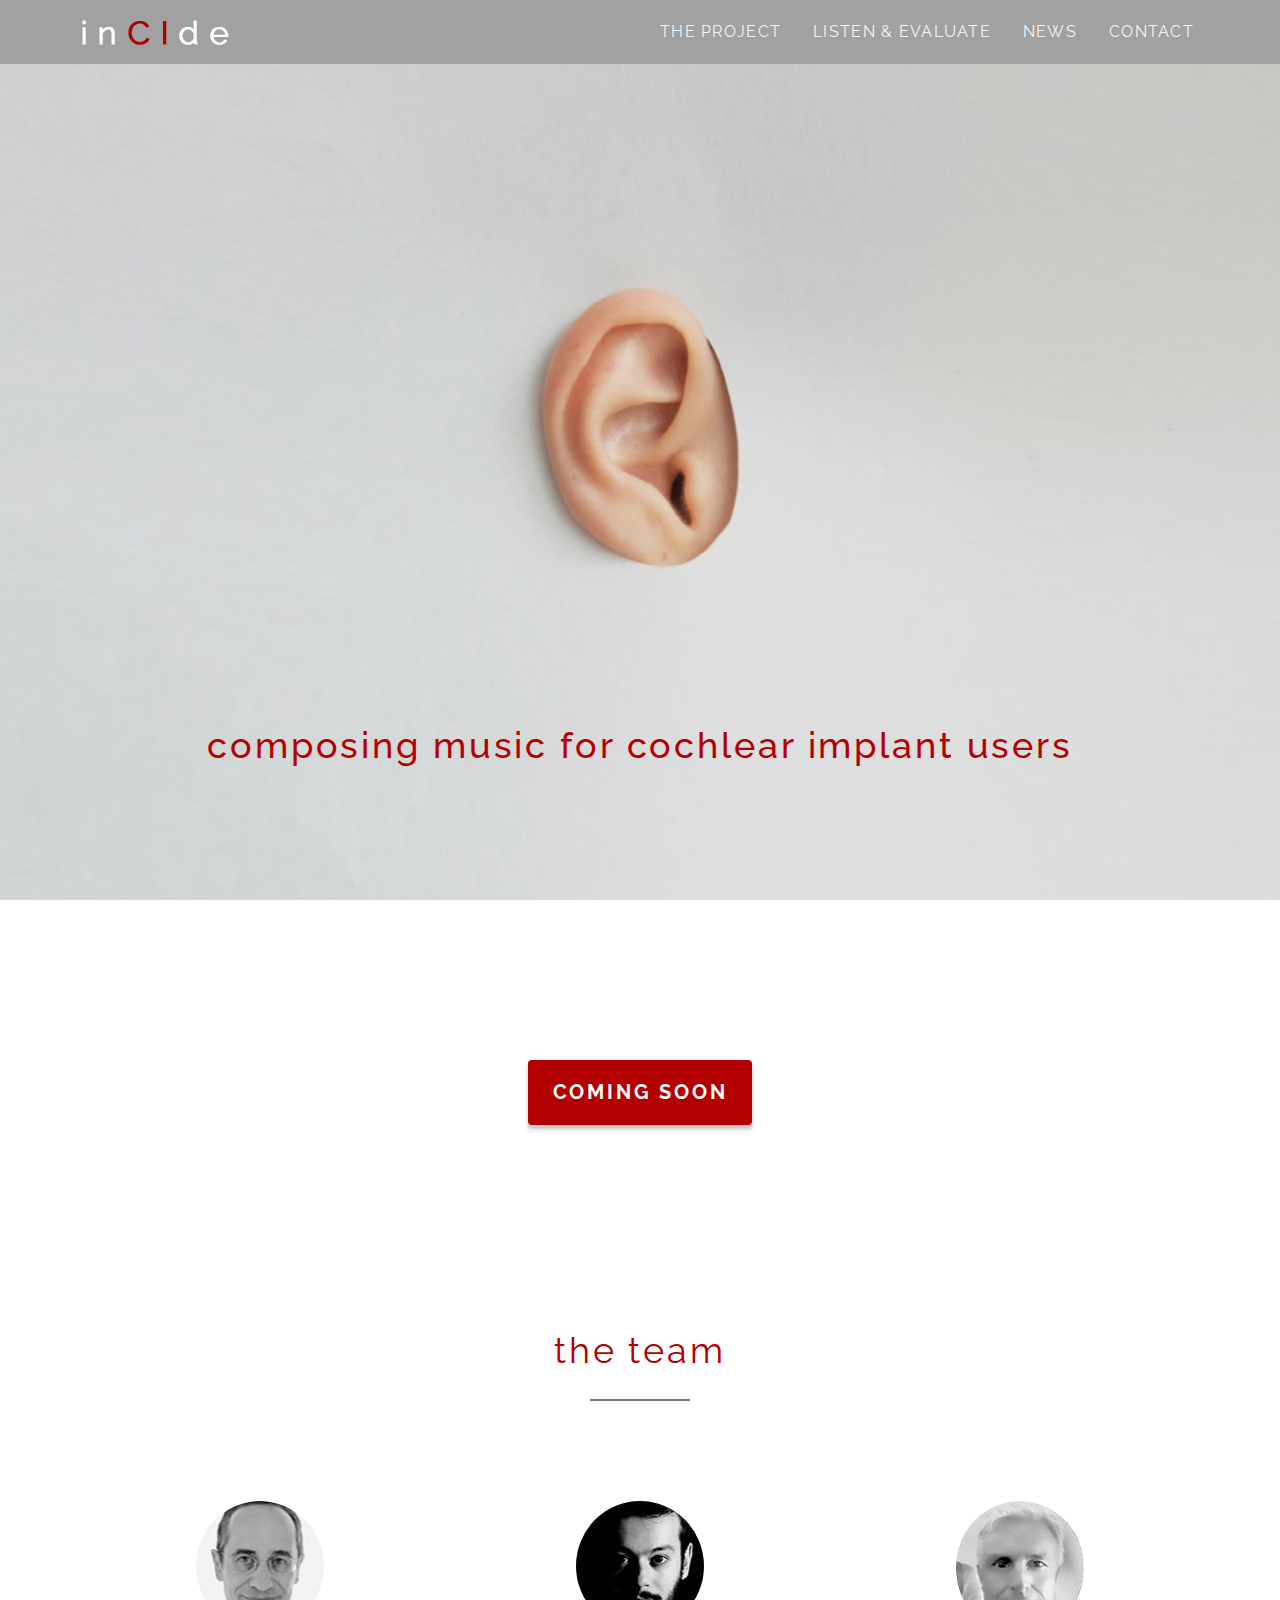
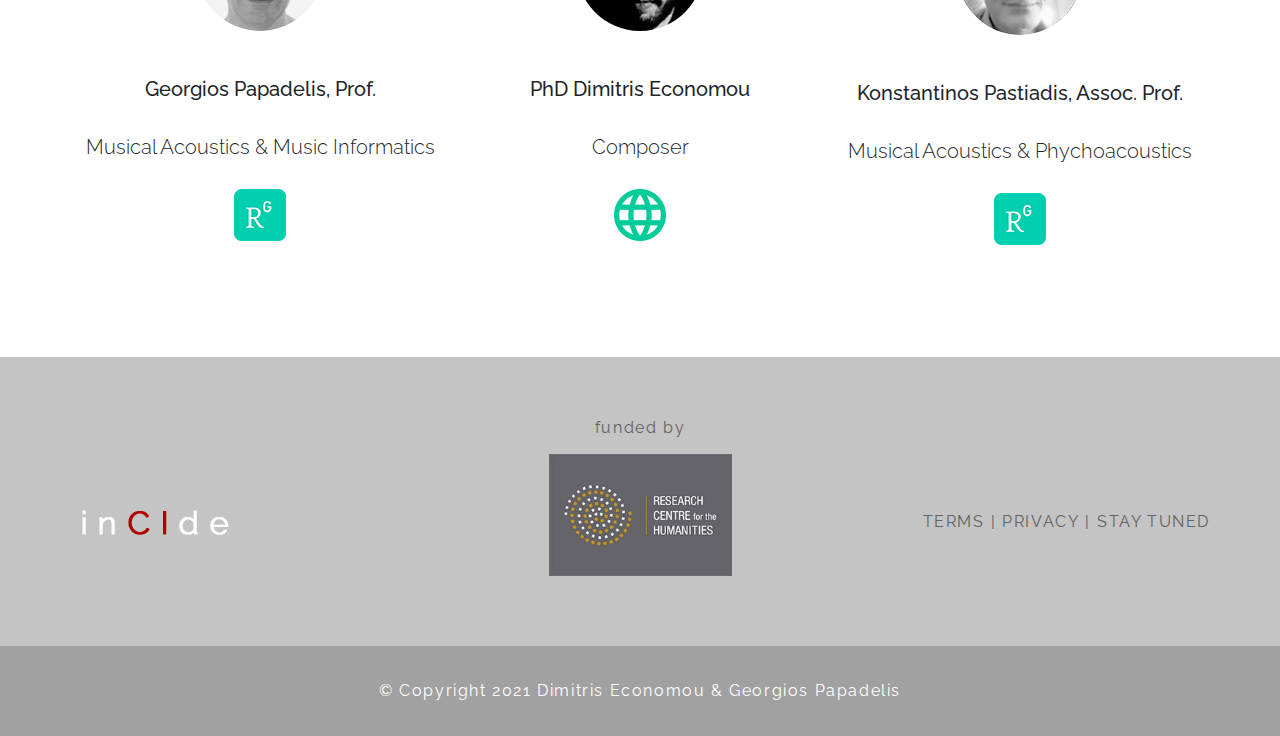
==== index.html @ 52bbc8c1 "update 1.0.10" ====
<!DOCTYPE html><html lang="en"><head><meta name="robots" content="noindex, nofollow"><title>Home | inCIde</title><meta name="description" content="Composing music for cochlear implant users"><link rel="canonical" href="https://incide.mus.auth.gr/"><meta charset="utf-8"><meta name="viewport" content="width=device-width,initial-scale=1"><link rel="apple-touch-icon" sizes="120x120" href="assets/icons/apple-touch-icon-120x120.png"><link rel="apple-touch-icon" sizes="152x152" href="assets/icons/apple-touch-icon-152x152.png"><link rel="apple-touch-icon" sizes="180x180" href="assets/icons/apple-touch-icon-180x180.png"><link rel="icon" type="image/png" sizes="32x32" href="assets/icons/favicon-32x32.png"><link rel="icon" type="image/png" sizes="16x16" href="assets/icons/favicon-16x16.png"><link rel="manifest" href="assets/icons/site.webmanifest"><link rel="mask-icon" href="assets/icons/safari-pinned-tab.svg" color="#b20000"><link rel="shortcut icon" href="assets/icons/favicon.ico?v=1.0.6"><meta name="apple-mobile-web-app-title" content="inCIde"><meta name="application-name" content="inCIde"><meta name="msapplication-TileColor" content="#b20000"><meta name="msapplication-config" content="assets/icons/browserconfig.xml"><meta name="theme-color" content="#b20000"><link rel="preconnect" href="https://fonts.gstatic.com"><link href="https://fonts.googleapis.com/css2?family=Raleway:ital,wght@0,300;0,400;0,500;1,300;1,400;1,500&amp;display=swap" rel="stylesheet" type="text/css"><link href="css/styles.css?v=1.0.10" rel="stylesheet"></head><meta property="og:locale" content="en_US"><meta property="og:type" content="website"><meta property="og:site_name" content="inCIde"><meta property="article:modified_time" content="2021-04-22T00:36:32+00:00"><meta property="og:description" content="Composing music for cochlear implant users"><meta property="og:url" content="https://incide.mus.auth.gr/"><meta property="og:image" content="https://incide.mus.auth.gr/assets/icons/og-image.jpg"><meta property="og:image:width" content="512"><meta property="og:image:height" content="268"><meta property="og:title" content="Home | inCIde"><meta name="twitter:card" content="summary_large_image"><body><nav class="navbar navbar-expand-lg navbar-light bg-light-inc"><div class="container"><a class="navbar-brand" href="/"><img src="assets/img/incide-logo-173x44.png" width="173" height="44" alt="incide logo - Home page"></a><button class="navbar-toggler collapsed" type="button" data-toggle="collapse" data-target="#navbarSupportedContent" aria-controls="navbarSupportedContent" aria-expanded="false" aria-label="Toggle navigation"><span class="navbar-toggler-icon"></span></button><div class="collapse navbar-collapse" id="navbarSupportedContent"><ul class="navbar-nav ml-auto"><li class="nav-item"><a class="nav-link" href="the-project/">THE PROJECT</a></li><li class="nav-item"><a class="nav-link" href="listen-and-evaluate/">LISTEN & EVALUATE</a></li><li class="nav-item"><a class="nav-link" href="news/">NEWS</a></li><li class="nav-item"><a class="nav-link" href="contact/">CONTACT</a></li></ul></div></div></nav><div class="inc-hero"><h1 class="inc-hero-text">composing music for cochlear implant users</h1></div><section class="inc-section inc-text-36"><div class="inc-section-inner"><div class="inc-mt-60"><a class="inc-button" href="/">COMING SOON</a></div></div></section><section class="inc-section inc-text-36 inc-flex-column-center"><h2 class="mb-5 inc-section-title">the team</h2><div class="inc-divider"></div></section><section class="testimonials text-center"><div class="container"><div class="row"><div class="col-lg-4"><div class="testimonial-item mx-auto mb-5 mb-lg-0"><img class="img-fluid rounded-circle mb-3" src="assets/img/Papadelis-photo-130x130.jpg" alt="Georgios Papadelis" width="128" height="130"><p>Georgios Papadelis, Prof.</p><p class="font-weight-light">Musical Acoustics & Music Informatics</p><a href="https://www.researchgate.net/profile/Georgios-Papadelis" target="_blank" rel="noopener" title="ResearchGate Profile"><img alt="ResearchGate-logo" src="assets/img/researchgate-52x52.png" width="52" height="52"></a></div></div><div class="col-lg-4"><div class="testimonial-item mx-auto mb-5 mb-lg-0"><img class="img-fluid rounded-circle mb-3" src="assets/img/Economou-photo-130x130.jpg" alt="Dimitris Economou" width="128" height="130"><p>PhD Dimitris Economou</p><p class="font-weight-light">Composer</p><a href="https://dimitris-economou.com/" target="_blank" rel="noopener" title="Website"><img alt="Dimitris Economou website" src="assets/img/global-52x52.png" width="52" height="52"></a></div></div><div class="col-lg-4"><div class="testimonial-item mx-auto mb-5 mb-lg-0"><img class="img-fluid rounded-circle mb-3" src="assets/img/Pastiadis-photo-130x134.jpg" alt="Konstantinos Pastiadis" width="128" height="134"><p>Konstantinos Pastiadis, Assoc. Prof.</p><p class="font-weight-light">Musical Acoustics & Phychoacoustics</p><a href="https://www.researchgate.net/profile/Konstantinos-Pastiadis" target="_blank" rel="noopener" title="ResearchGate Profile"><img alt="ResearchGate-logo" src="assets/img/researchgate-52x52.png" width="52" height="52"></a></div></div></div></div></section><section class="footer-area"><div class="container inc-widget"><div class="row inc-flex-row-space-between"><div class="col-md-4 inc-pt-50"><a href="/"><img width="173" height="44" src="assets/img/incide-logo-173x44.png" alt="inCIde-logo home page" loading="lazy"></a></div><div class="col-md-4 inc-flex-column-center inc-widget"><p class="inc-footer-text">funded by</p><a href="https://www.rchumanities.gr/en/" target="_blank" rel="noopener"><img src="assets/img/KEAE-RCH_LOGO_EN_250x167_graybg.jpg" width="183" height="122" alt="Research Center for the Humanities website"></a></div><div class="col-md-4 inc-text-right inc-footer-text inc-widget inc-pt-50"><a class="inc-footer-text" href="#">TERMS</a><span class="inc-color-dark-grey inc-mrl-6">|</span><a class="inc-footer-text" href="#">PRIVACY</a><span class="inc-color-dark-grey inc-mrl-6">|</span><a class="inc-footer-text" href="#">STAY TUNED</a></div></div></div></section><footer class="site-footer inc-text-center" id="colophon" role="contentinfo"><div class="site-info container"><div class="row"><div class="inc-copyright col-md-12">© Copyright 2021 Dimitris Economou &amp; Georgios Papadelis</div></div></div></footer><script src="https://code.jquery.com/jquery-3.5.1.slim.min.js"></script><script src="https://cdn.jsdelivr.net/npm/bootstrap@4.6.0/dist/js/bootstrap.bundle.min.js"></script></body></html>
---- css/styles.css ----
@charset "UTF-8";:root{--blue:#007bff;--indigo:#6610f2;--purple:#6f42c1;--pink:#e83e8c;--red:#dc3545;--orange:#fd7e14;--yellow:#ffc107;--green:#28a745;--teal:#20c997;--cyan:#17a2b8;--white:#fff;--gray:#6c757d;--gray-dark:#343a40;--primary:#007bff;--secondary:#6c757d;--success:#28a745;--info:#17a2b8;--warning:#ffc107;--danger:#dc3545;--light:#f8f9fa;--dark:#343a40;--breakpoint-xs:0;--breakpoint-sm:576px;--breakpoint-md:768px;--breakpoint-lg:992px;--breakpoint-xl:1200px;--font-family-sans-serif:-apple-system,BlinkMacSystemFont,"Segoe UI",Roboto,"Helvetica Neue",Arial,"Noto Sans","Liberation Sans",sans-serif,"Apple Color Emoji","Segoe UI Emoji","Segoe UI Symbol","Noto Color Emoji";--font-family-monospace:SFMono-Regular,Menlo,Monaco,Consolas,"Liberation Mono","Courier New",monospace}*,::after,::before{box-sizing:border-box}html{font-family:sans-serif;line-height:1.15;-webkit-text-size-adjust:100%;-webkit-tap-highlight-color:transparent}article,aside,figcaption,figure,footer,header,hgroup,main,nav,section{display:block}body{margin:0;font-family:Raleway,-apple-system,BlinkMacSystemFont,"Segoe UI",Roboto,"Helvetica Neue",Arial,sans-serif,"Apple Color Emoji","Segoe UI Emoji","Segoe UI Symbol","Noto Color Emoji";font-size:1rem;font-weight:400;line-height:1.5;color:#212529;text-align:left;background-color:#fff}[tabindex="-1"]:focus:not(:focus-visible){outline:0!important}hr{box-sizing:content-box;height:0;overflow:visible}h1,h2,h3,h4,h5,h6{margin-top:0;margin-bottom:.5rem}p{margin-top:0;margin-bottom:1rem}abbr[data-original-title],abbr[title]{text-decoration:underline;-webkit-text-decoration:underline dotted;text-decoration:underline dotted;cursor:help;border-bottom:0;-webkit-text-decoration-skip-ink:none;text-decoration-skip-ink:none}address{margin-bottom:1rem;font-style:normal;line-height:inherit}dl,ol,ul{margin-top:0;margin-bottom:1rem}ol ol,ol ul,ul ol,ul ul{margin-bottom:0}dt{font-weight:700}dd{margin-bottom:.5rem;margin-left:0}blockquote{margin:0 0 1rem}b,strong{font-weight:bolder}small{font-size:80%}sub,sup{position:relative;font-size:75%;line-height:0;vertical-align:baseline}sub{bottom:-.25em}sup{top:-.5em}a{color:#007bff;text-decoration:none;background-color:transparent}a:hover{color:#0056b3;text-decoration:underline}a:not([href]):not([class]){color:inherit;text-decoration:none}a:not([href]):not([class]):hover{color:inherit;text-decoration:none}code,kbd,pre,samp{font-family:SFMono-Regular,Menlo,Monaco,Consolas,"Liberation Mono","Courier New",monospace;font-size:1em}pre{margin-top:0;margin-bottom:1rem;overflow:auto;-ms-overflow-style:scrollbar}figure{margin:0 0 1rem}img{vertical-align:middle;border-style:none}svg{overflow:hidden;vertical-align:middle}table{border-collapse:collapse}caption{padding-top:.75rem;padding-bottom:.75rem;color:#6c757d;text-align:left;caption-side:bottom}th{text-align:inherit;text-align:-webkit-match-parent}label{display:inline-block;margin-bottom:.5rem}button{border-radius:0}button:focus:not(:focus-visible){outline:0}button,input,optgroup,select,textarea{margin:0;font-family:inherit;font-size:inherit;line-height:inherit}button,input{overflow:visible}button,select{text-transform:none}[role=button]{cursor:pointer}select{word-wrap:normal}[type=button],[type=reset],[type=submit],button{-webkit-appearance:button}[type=button]:not(:disabled),[type=reset]:not(:disabled),[type=submit]:not(:disabled),button:not(:disabled){cursor:pointer}[type=button]::-moz-focus-inner,[type=reset]::-moz-focus-inner,[type=submit]::-moz-focus-inner,button::-moz-focus-inner{padding:0;border-style:none}input[type=checkbox],input[type=radio]{box-sizing:border-box;padding:0}textarea{overflow:auto;resize:vertical}fieldset{min-width:0;padding:0;margin:0;border:0}legend{display:block;width:100%;max-width:100%;padding:0;margin-bottom:.5rem;font-size:1.5rem;line-height:inherit;color:inherit;white-space:normal}progress{vertical-align:baseline}[type=number]::-webkit-inner-spin-button,[type=number]::-webkit-outer-spin-button{height:auto}[type=search]{outline-offset:-2px;-webkit-appearance:none}[type=search]::-webkit-search-decoration{-webkit-appearance:none}::-webkit-file-upload-button{font:inherit;-webkit-appearance:button}output{display:inline-block}summary{display:list-item;cursor:pointer}template{display:none}[hidden]{display:none!important}.h1,.h2,.h3,.h4,.h5,.h6,h1,h2,h3,h4,h5,h6{margin-bottom:.5rem;font-weight:700;line-height:1.2}.h1,h1{font-size:2.5rem}.h2,h2{font-size:2rem}.h3,h3{font-size:1.75rem}.h4,h4{font-size:1.5rem}.h5,h5{font-size:1.25rem}.h6,h6{font-size:1rem}.lead{font-size:1.25rem;font-weight:300}.display-1{font-size:6rem;font-weight:300;line-height:1.2}.display-2{font-size:5.5rem;font-weight:300;line-height:1.2}.display-3{font-size:4.5rem;font-weight:300;line-height:1.2}.display-4{font-size:3.5rem;font-weight:300;line-height:1.2}hr{margin-top:1rem;margin-bottom:1rem;border:0;border-top:1px solid rgba(0,0,0,.1)}.small,small{font-size:80%;font-weight:400}.mark,mark{padding:.2em;background-color:#fcf8e3}.list-unstyled{padding-left:0;list-style:none}.list-inline{padding-left:0;list-style:none}.list-inline-item{display:inline-block}.list-inline-item:not(:last-child){margin-right:.5rem}.initialism{font-size:90%;text-transform:uppercase}.blockquote{margin-bottom:1rem;font-size:1.25rem}.blockquote-footer{display:block;font-size:80%;color:#6c757d}.blockquote-footer::before{content:"— "}.container,.container-fluid,.container-lg,.container-md,.container-sm,.container-xl{width:100%;padding-right:15px;padding-left:15px;margin-right:auto;margin-left:auto}@media (min-width:576px){.container,.container-sm{max-width:540px}}@media (min-width:768px){.container,.container-md,.container-sm{max-width:720px}}@media (min-width:992px){.container,.container-lg,.container-md,.container-sm{max-width:960px}}@media (min-width:1200px){.container,.container-lg,.container-md,.container-sm,.container-xl{max-width:1140px}}.row{display:flex;flex-wrap:wrap;margin-right:-15px;margin-left:-15px}.no-gutters{margin-right:0;margin-left:0}.no-gutters>.col,.no-gutters>[class*=col-]{padding-right:0;padding-left:0}.col,.col-1,.col-10,.col-11,.col-12,.col-2,.col-3,.col-4,.col-5,.col-6,.col-7,.col-8,.col-9,.col-auto,.col-lg,.col-lg-1,.col-lg-10,.col-lg-11,.col-lg-12,.col-lg-2,.col-lg-3,.col-lg-4,.col-lg-5,.col-lg-6,.col-lg-7,.col-lg-8,.col-lg-9,.col-lg-auto,.col-md,.col-md-1,.col-md-10,.col-md-11,.col-md-12,.col-md-2,.col-md-3,.col-md-4,.col-md-5,.col-md-6,.col-md-7,.col-md-8,.col-md-9,.col-md-auto,.col-sm,.col-sm-1,.col-sm-10,.col-sm-11,.col-sm-12,.col-sm-2,.col-sm-3,.col-sm-4,.col-sm-5,.col-sm-6,.col-sm-7,.col-sm-8,.col-sm-9,.col-sm-auto,.col-xl,.col-xl-1,.col-xl-10,.col-xl-11,.col-xl-12,.col-xl-2,.col-xl-3,.col-xl-4,.col-xl-5,.col-xl-6,.col-xl-7,.col-xl-8,.col-xl-9,.col-xl-auto{position:relative;width:100%;padding-right:15px;padding-left:15px}.col{flex-basis:0;flex-grow:1;max-width:100%}.row-cols-1>*{flex:0 0 100%;max-width:100%}.row-cols-2>*{flex:0 0 50%;max-width:50%}.row-cols-3>*{flex:0 0 33.3333333333%;max-width:33.3333333333%}.row-cols-4>*{flex:0 0 25%;max-width:25%}.row-cols-5>*{flex:0 0 20%;max-width:20%}.row-cols-6>*{flex:0 0 16.6666666667%;max-width:16.6666666667%}.col-auto{flex:0 0 auto;width:auto;max-width:100%}.col-1{flex:0 0 8.3333333333%;max-width:8.3333333333%}.col-2{flex:0 0 16.6666666667%;max-width:16.6666666667%}.col-3{flex:0 0 25%;max-width:25%}.col-4{flex:0 0 33.3333333333%;max-width:33.3333333333%}.col-5{flex:0 0 41.6666666667%;max-width:41.6666666667%}.col-6{flex:0 0 50%;max-width:50%}.col-7{flex:0 0 58.3333333333%;max-width:58.3333333333%}.col-8{flex:0 0 66.6666666667%;max-width:66.6666666667%}.col-9{flex:0 0 75%;max-width:75%}.col-10{flex:0 0 83.3333333333%;max-width:83.3333333333%}.col-11{flex:0 0 91.6666666667%;max-width:91.6666666667%}.col-12{flex:0 0 100%;max-width:100%}.order-first{order:-1}.order-last{order:13}.order-0{order:0}.order-1{order:1}.order-2{order:2}.order-3{order:3}.order-4{order:4}.order-5{order:5}.order-6{order:6}.order-7{order:7}.order-8{order:8}.order-9{order:9}.order-10{order:10}.order-11{order:11}.order-12{order:12}.offset-1{margin-left:8.3333333333%}.offset-2{margin-left:16.6666666667%}.offset-3{margin-left:25%}.offset-4{margin-left:33.3333333333%}.offset-5{margin-left:41.6666666667%}.offset-6{margin-left:50%}.offset-7{margin-left:58.3333333333%}.offset-8{margin-left:66.6666666667%}.offset-9{margin-left:75%}.offset-10{margin-left:83.3333333333%}.offset-11{margin-left:91.6666666667%}@media (min-width:576px){.col-sm{flex-basis:0;flex-grow:1;max-width:100%}.row-cols-sm-1>*{flex:0 0 100%;max-width:100%}.row-cols-sm-2>*{flex:0 0 50%;max-width:50%}.row-cols-sm-3>*{flex:0 0 33.3333333333%;max-width:33.3333333333%}.row-cols-sm-4>*{flex:0 0 25%;max-width:25%}.row-cols-sm-5>*{flex:0 0 20%;max-width:20%}.row-cols-sm-6>*{flex:0 0 16.6666666667%;max-width:16.6666666667%}.col-sm-auto{flex:0 0 auto;width:auto;max-width:100%}.col-sm-1{flex:0 0 8.3333333333%;max-width:8.3333333333%}.col-sm-2{flex:0 0 16.6666666667%;max-width:16.6666666667%}.col-sm-3{flex:0 0 25%;max-width:25%}.col-sm-4{flex:0 0 33.3333333333%;max-width:33.3333333333%}.col-sm-5{flex:0 0 41.6666666667%;max-width:41.6666666667%}.col-sm-6{flex:0 0 50%;max-width:50%}.col-sm-7{flex:0 0 58.3333333333%;max-width:58.3333333333%}.col-sm-8{flex:0 0 66.6666666667%;max-width:66.6666666667%}.col-sm-9{flex:0 0 75%;max-width:75%}.col-sm-10{flex:0 0 83.3333333333%;max-width:83.3333333333%}.col-sm-11{flex:0 0 91.6666666667%;max-width:91.6666666667%}.col-sm-12{flex:0 0 100%;max-width:100%}.order-sm-first{order:-1}.order-sm-last{order:13}.order-sm-0{order:0}.order-sm-1{order:1}.order-sm-2{order:2}.order-sm-3{order:3}.order-sm-4{order:4}.order-sm-5{order:5}.order-sm-6{order:6}.order-sm-7{order:7}.order-sm-8{order:8}.order-sm-9{order:9}.order-sm-10{order:10}.order-sm-11{order:11}.order-sm-12{order:12}.offset-sm-0{margin-left:0}.offset-sm-1{margin-left:8.3333333333%}.offset-sm-2{margin-left:16.6666666667%}.offset-sm-3{margin-left:25%}.offset-sm-4{margin-left:33.3333333333%}.offset-sm-5{margin-left:41.6666666667%}.offset-sm-6{margin-left:50%}.offset-sm-7{margin-left:58.3333333333%}.offset-sm-8{margin-left:66.6666666667%}.offset-sm-9{margin-left:75%}.offset-sm-10{margin-left:83.3333333333%}.offset-sm-11{margin-left:91.6666666667%}}@media (min-width:768px){.col-md{flex-basis:0;flex-grow:1;max-width:100%}.row-cols-md-1>*{flex:0 0 100%;max-width:100%}.row-cols-md-2>*{flex:0 0 50%;max-width:50%}.row-cols-md-3>*{flex:0 0 33.3333333333%;max-width:33.3333333333%}.row-cols-md-4>*{flex:0 0 25%;max-width:25%}.row-cols-md-5>*{flex:0 0 20%;max-width:20%}.row-cols-md-6>*{flex:0 0 16.6666666667%;max-width:16.6666666667%}.col-md-auto{flex:0 0 auto;width:auto;max-width:100%}.col-md-1{flex:0 0 8.3333333333%;max-width:8.3333333333%}.col-md-2{flex:0 0 16.6666666667%;max-width:16.6666666667%}.col-md-3{flex:0 0 25%;max-width:25%}.col-md-4{flex:0 0 33.3333333333%;max-width:33.3333333333%}.col-md-5{flex:0 0 41.6666666667%;max-width:41.6666666667%}.col-md-6{flex:0 0 50%;max-width:50%}.col-md-7{flex:0 0 58.3333333333%;max-width:58.3333333333%}.col-md-8{flex:0 0 66.6666666667%;max-width:66.6666666667%}.col-md-9{flex:0 0 75%;max-width:75%}.col-md-10{flex:0 0 83.3333333333%;max-width:83.3333333333%}.col-md-11{flex:0 0 91.6666666667%;max-width:91.6666666667%}.col-md-12{flex:0 0 100%;max-width:100%}.order-md-first{order:-1}.order-md-last{order:13}.order-md-0{order:0}.order-md-1{order:1}.order-md-2{order:2}.order-md-3{order:3}.order-md-4{order:4}.order-md-5{order:5}.order-md-6{order:6}.order-md-7{order:7}.order-md-8{order:8}.order-md-9{order:9}.order-md-10{order:10}.order-md-11{order:11}.order-md-12{order:12}.offset-md-0{margin-left:0}.offset-md-1{margin-left:8.3333333333%}.offset-md-2{margin-left:16.6666666667%}.offset-md-3{margin-left:25%}.offset-md-4{margin-left:33.3333333333%}.offset-md-5{margin-left:41.6666666667%}.offset-md-6{margin-left:50%}.offset-md-7{margin-left:58.3333333333%}.offset-md-8{margin-left:66.6666666667%}.offset-md-9{margin-left:75%}.offset-md-10{margin-left:83.3333333333%}.offset-md-11{margin-left:91.6666666667%}}@media (min-width:992px){.col-lg{flex-basis:0;flex-grow:1;max-width:100%}.row-cols-lg-1>*{flex:0 0 100%;max-width:100%}.row-cols-lg-2>*{flex:0 0 50%;max-width:50%}.row-cols-lg-3>*{flex:0 0 33.3333333333%;max-width:33.3333333333%}.row-cols-lg-4>*{flex:0 0 25%;max-width:25%}.row-cols-lg-5>*{flex:0 0 20%;max-width:20%}.row-cols-lg-6>*{flex:0 0 16.6666666667%;max-width:16.6666666667%}.col-lg-auto{flex:0 0 auto;width:auto;max-width:100%}.col-lg-1{flex:0 0 8.3333333333%;max-width:8.3333333333%}.col-lg-2{flex:0 0 16.6666666667%;max-width:16.6666666667%}.col-lg-3{flex:0 0 25%;max-width:25%}.col-lg-4{flex:0 0 33.3333333333%;max-width:33.3333333333%}.col-lg-5{flex:0 0 41.6666666667%;max-width:41.6666666667%}.col-lg-6{flex:0 0 50%;max-width:50%}.col-lg-7{flex:0 0 58.3333333333%;max-width:58.3333333333%}.col-lg-8{flex:0 0 66.6666666667%;max-width:66.6666666667%}.col-lg-9{flex:0 0 75%;max-width:75%}.col-lg-10{flex:0 0 83.3333333333%;max-width:83.3333333333%}.col-lg-11{flex:0 0 91.6666666667%;max-width:91.6666666667%}.col-lg-12{flex:0 0 100%;max-width:100%}.order-lg-first{order:-1}.order-lg-last{order:13}.order-lg-0{order:0}.order-lg-1{order:1}.order-lg-2{order:2}.order-lg-3{order:3}.order-lg-4{order:4}.order-lg-5{order:5}.order-lg-6{order:6}.order-lg-7{order:7}.order-lg-8{order:8}.order-lg-9{order:9}.order-lg-10{order:10}.order-lg-11{order:11}.order-lg-12{order:12}.offset-lg-0{margin-left:0}.offset-lg-1{margin-left:8.3333333333%}.offset-lg-2{margin-left:16.6666666667%}.offset-lg-3{margin-left:25%}.offset-lg-4{margin-left:33.3333333333%}.offset-lg-5{margin-left:41.6666666667%}.offset-lg-6{margin-left:50%}.offset-lg-7{margin-left:58.3333333333%}.offset-lg-8{margin-left:66.6666666667%}.offset-lg-9{margin-left:75%}.offset-lg-10{margin-left:83.3333333333%}.offset-lg-11{margin-left:91.6666666667%}}@media (min-width:1200px){.col-xl{flex-basis:0;flex-grow:1;max-width:100%}.row-cols-xl-1>*{flex:0 0 100%;max-width:100%}.row-cols-xl-2>*{flex:0 0 50%;max-width:50%}.row-cols-xl-3>*{flex:0 0 33.3333333333%;max-width:33.3333333333%}.row-cols-xl-4>*{flex:0 0 25%;max-width:25%}.row-cols-xl-5>*{flex:0 0 20%;max-width:20%}.row-cols-xl-6>*{flex:0 0 16.6666666667%;max-width:16.6666666667%}.col-xl-auto{flex:0 0 auto;width:auto;max-width:100%}.col-xl-1{flex:0 0 8.3333333333%;max-width:8.3333333333%}.col-xl-2{flex:0 0 16.6666666667%;max-width:16.6666666667%}.col-xl-3{flex:0 0 25%;max-width:25%}.col-xl-4{flex:0 0 33.3333333333%;max-width:33.3333333333%}.col-xl-5{flex:0 0 41.6666666667%;max-width:41.6666666667%}.col-xl-6{flex:0 0 50%;max-width:50%}.col-xl-7{flex:0 0 58.3333333333%;max-width:58.3333333333%}.col-xl-8{flex:0 0 66.6666666667%;max-width:66.6666666667%}.col-xl-9{flex:0 0 75%;max-width:75%}.col-xl-10{flex:0 0 83.3333333333%;max-width:83.3333333333%}.col-xl-11{flex:0 0 91.6666666667%;max-width:91.6666666667%}.col-xl-12{flex:0 0 100%;max-width:100%}.order-xl-first{order:-1}.order-xl-last{order:13}.order-xl-0{order:0}.order-xl-1{order:1}.order-xl-2{order:2}.order-xl-3{order:3}.order-xl-4{order:4}.order-xl-5{order:5}.order-xl-6{order:6}.order-xl-7{order:7}.order-xl-8{order:8}.order-xl-9{order:9}.order-xl-10{order:10}.order-xl-11{order:11}.order-xl-12{order:12}.offset-xl-0{margin-left:0}.offset-xl-1{margin-left:8.3333333333%}.offset-xl-2{margin-left:16.6666666667%}.offset-xl-3{margin-left:25%}.offset-xl-4{margin-left:33.3333333333%}.offset-xl-5{margin-left:41.6666666667%}.offset-xl-6{margin-left:50%}.offset-xl-7{margin-left:58.3333333333%}.offset-xl-8{margin-left:66.6666666667%}.offset-xl-9{margin-left:75%}.offset-xl-10{margin-left:83.3333333333%}.offset-xl-11{margin-left:91.6666666667%}}.fade{transition:opacity .15s linear}@media (prefers-reduced-motion:reduce){.fade{transition:none}}.fade:not(.show){opacity:0}.collapse:not(.show){display:none}.collapsing{position:relative;height:0;overflow:hidden;transition:height .35s ease}@media (prefers-reduced-motion:reduce){.collapsing{transition:none}}.nav{display:flex;flex-wrap:wrap;padding-left:0;margin-bottom:0;list-style:none}.nav-link{display:block;padding:.5rem 1rem}.nav-link:focus,.nav-link:hover{text-decoration:none}.nav-link.disabled{color:#6c757d;pointer-events:none;cursor:default}.nav-tabs{border-bottom:1px solid #dee2e6}.nav-tabs .nav-link{margin-bottom:-1px;border:1px solid transparent;border-top-left-radius:.25rem;border-top-right-radius:.25rem}.nav-tabs .nav-link:focus,.nav-tabs .nav-link:hover{border-color:#e9ecef #e9ecef #dee2e6}.nav-tabs .nav-link.disabled{color:#6c757d;background-color:transparent;border-color:transparent}.nav-tabs .nav-item.show .nav-link,.nav-tabs .nav-link.active{color:#495057;background-color:#fff;border-color:#dee2e6 #dee2e6 #fff}.nav-tabs .dropdown-menu{margin-top:-1px;border-top-left-radius:0;border-top-right-radius:0}.nav-pills .nav-link{border-radius:.25rem}.nav-pills .nav-link.active,.nav-pills .show>.nav-link{color:#fff;background-color:#007bff}.nav-fill .nav-item,.nav-fill>.nav-link{flex:1 1 auto;text-align:center}.nav-justified .nav-item,.nav-justified>.nav-link{flex-basis:0;flex-grow:1;text-align:center}.tab-content>.tab-pane{display:none}.tab-content>.active{display:block}.navbar{position:relative;display:flex;flex-wrap:wrap;align-items:center;justify-content:space-between;padding:.5rem 1rem}.navbar .container,.navbar .container-fluid,.navbar .container-lg,.navbar .container-md,.navbar .container-sm,.navbar .container-xl{display:flex;flex-wrap:wrap;align-items:center;justify-content:space-between}.navbar-brand{display:inline-block;padding-top:.3125rem;padding-bottom:.3125rem;margin-right:1rem;font-size:1.25rem;line-height:inherit;white-space:nowrap}.navbar-brand:focus,.navbar-brand:hover{text-decoration:none}.navbar-nav{display:flex;flex-direction:column;padding-left:0;margin-bottom:0;list-style:none}.navbar-nav .nav-link{padding-right:0;padding-left:0}.navbar-nav .dropdown-menu{position:static;float:none}.navbar-text{display:inline-block;padding-top:.5rem;padding-bottom:.5rem}.navbar-collapse{flex-basis:100%;flex-grow:1;align-items:center}.navbar-toggler{padding:.25rem .75rem;font-size:1.25rem;line-height:1;background-color:transparent;border:1px solid transparent;border-radius:.25rem}.navbar-toggler:focus,.navbar-toggler:hover{text-decoration:none}.navbar-toggler-icon{display:inline-block;width:1.5em;height:1.5em;vertical-align:middle;content:"";background:50%/100% 100% no-repeat}.navbar-nav-scroll{max-height:75vh;overflow-y:auto}@media (max-width:575.98px){.navbar-expand-sm>.container,.navbar-expand-sm>.container-fluid,.navbar-expand-sm>.container-lg,.navbar-expand-sm>.container-md,.navbar-expand-sm>.container-sm,.navbar-expand-sm>.container-xl{padding-right:0;padding-left:0}}@media (min-width:576px){.navbar-expand-sm{flex-flow:row nowrap;justify-content:flex-start}.navbar-expand-sm .navbar-nav{flex-direction:row}.navbar-expand-sm .navbar-nav .dropdown-menu{position:absolute}.navbar-expand-sm .navbar-nav .nav-link{padding-right:.5rem;padding-left:.5rem}.navbar-expand-sm>.container,.navbar-expand-sm>.container-fluid,.navbar-expand-sm>.container-lg,.navbar-expand-sm>.container-md,.navbar-expand-sm>.container-sm,.navbar-expand-sm>.container-xl{flex-wrap:nowrap}.navbar-expand-sm .navbar-nav-scroll{overflow:visible}.navbar-expand-sm .navbar-collapse{display:flex!important;flex-basis:auto}.navbar-expand-sm .navbar-toggler{display:none}}@media (max-width:767.98px){.navbar-expand-md>.container,.navbar-expand-md>.container-fluid,.navbar-expand-md>.container-lg,.navbar-expand-md>.container-md,.navbar-expand-md>.container-sm,.navbar-expand-md>.container-xl{padding-right:0;padding-left:0}}@media (min-width:768px){.navbar-expand-md{flex-flow:row nowrap;justify-content:flex-start}.navbar-expand-md .navbar-nav{flex-direction:row}.navbar-expand-md .navbar-nav .dropdown-menu{position:absolute}.navbar-expand-md .navbar-nav .nav-link{padding-right:.5rem;padding-left:.5rem}.navbar-expand-md>.container,.navbar-expand-md>.container-fluid,.navbar-expand-md>.container-lg,.navbar-expand-md>.container-md,.navbar-expand-md>.container-sm,.navbar-expand-md>.container-xl{flex-wrap:nowrap}.navbar-expand-md .navbar-nav-scroll{overflow:visible}.navbar-expand-md .navbar-collapse{display:flex!important;flex-basis:auto}.navbar-expand-md .navbar-toggler{display:none}}@media (max-width:991.98px){.navbar-expand-lg>.container,.navbar-expand-lg>.container-fluid,.navbar-expand-lg>.container-lg,.navbar-expand-lg>.container-md,.navbar-expand-lg>.container-sm,.navbar-expand-lg>.container-xl{padding-right:0;padding-left:0}}@media (min-width:992px){.navbar-expand-lg{flex-flow:row nowrap;justify-content:flex-start}.navbar-expand-lg .navbar-nav{flex-direction:row}.navbar-expand-lg .navbar-nav .dropdown-menu{position:absolute}.navbar-expand-lg .navbar-nav .nav-link{padding-right:.5rem;padding-left:.5rem}.navbar-expand-lg>.container,.navbar-expand-lg>.container-fluid,.navbar-expand-lg>.container-lg,.navbar-expand-lg>.container-md,.navbar-expand-lg>.container-sm,.navbar-expand-lg>.container-xl{flex-wrap:nowrap}.navbar-expand-lg .navbar-nav-scroll{overflow:visible}.navbar-expand-lg .navbar-collapse{display:flex!important;flex-basis:auto}.navbar-expand-lg .navbar-toggler{display:none}}@media (max-width:1199.98px){.navbar-expand-xl>.container,.navbar-expand-xl>.container-fluid,.navbar-expand-xl>.container-lg,.navbar-expand-xl>.container-md,.navbar-expand-xl>.container-sm,.navbar-expand-xl>.container-xl{padding-right:0;padding-left:0}}@media (min-width:1200px){.navbar-expand-xl{flex-flow:row nowrap;justify-content:flex-start}.navbar-expand-xl .navbar-nav{flex-direction:row}.navbar-expand-xl .navbar-nav .dropdown-menu{position:absolute}.navbar-expand-xl .navbar-nav .nav-link{padding-right:.5rem;padding-left:.5rem}.navbar-expand-xl>.container,.navbar-expand-xl>.container-fluid,.navbar-expand-xl>.container-lg,.navbar-expand-xl>.container-md,.navbar-expand-xl>.container-sm,.navbar-expand-xl>.container-xl{flex-wrap:nowrap}.navbar-expand-xl .navbar-nav-scroll{overflow:visible}.navbar-expand-xl .navbar-collapse{display:flex!important;flex-basis:auto}.navbar-expand-xl .navbar-toggler{display:none}}.navbar-expand{flex-flow:row nowrap;justify-content:flex-start}.navbar-expand>.container,.navbar-expand>.container-fluid,.navbar-expand>.container-lg,.navbar-expand>.container-md,.navbar-expand>.container-sm,.navbar-expand>.container-xl{padding-right:0;padding-left:0}.navbar-expand .navbar-nav{flex-direction:row}.navbar-expand .navbar-nav .dropdown-menu{position:absolute}.navbar-expand .navbar-nav .nav-link{padding-right:.5rem;padding-left:.5rem}.navbar-expand>.container,.navbar-expand>.container-fluid,.navbar-expand>.container-lg,.navbar-expand>.container-md,.navbar-expand>.container-sm,.navbar-expand>.container-xl{flex-wrap:nowrap}.navbar-expand .navbar-nav-scroll{overflow:visible}.navbar-expand .navbar-collapse{display:flex!important;flex-basis:auto}.navbar-expand .navbar-toggler{display:none}.navbar-light .navbar-brand{color:rgba(0,0,0,.9)}.navbar-light .navbar-brand:focus,.navbar-light .navbar-brand:hover{color:rgba(0,0,0,.9)}.navbar-light .navbar-nav .nav-link{color:rgba(0,0,0,.5)}.navbar-light .navbar-nav .nav-link:focus,.navbar-light .navbar-nav .nav-link:hover{color:rgba(0,0,0,.7)}.navbar-light .navbar-nav .nav-link.disabled{color:rgba(0,0,0,.3)}.navbar-light .navbar-nav .active>.nav-link,.navbar-light .navbar-nav .nav-link.active,.navbar-light .navbar-nav .nav-link.show,.navbar-light .navbar-nav .show>.nav-link{color:rgba(0,0,0,.9)}.navbar-light .navbar-toggler{color:rgba(0,0,0,.5);border-color:rgba(0,0,0,.1)}.navbar-light .navbar-toggler-icon{background-image:url("data:image/svg+xml,%3csvg xmlns='http://www.w3.org/2000/svg' width='30' height='30' viewBox='0 0 30 30'%3e%3cpath stroke='rgba%280, 0, 0, 0.5%29' stroke-linecap='round' stroke-miterlimit='10' stroke-width='2' d='M4 7h22M4 15h22M4 23h22'/%3e%3c/svg%3e")}.navbar-light .navbar-text{color:rgba(0,0,0,.5)}.navbar-light .navbar-text a{color:rgba(0,0,0,.9)}.navbar-light .navbar-text a:focus,.navbar-light .navbar-text a:hover{color:rgba(0,0,0,.9)}.navbar-dark .navbar-brand{color:#fff}.navbar-dark .navbar-brand:focus,.navbar-dark .navbar-brand:hover{color:#fff}.navbar-dark .navbar-nav .nav-link{color:rgba(255,255,255,.5)}.navbar-dark .navbar-nav .nav-link:focus,.navbar-dark .navbar-nav .nav-link:hover{color:rgba(255,255,255,.75)}.navbar-dark .navbar-nav .nav-link.disabled{color:rgba(255,255,255,.25)}.navbar-dark .navbar-nav .active>.nav-link,.navbar-dark .navbar-nav .nav-link.active,.navbar-dark .navbar-nav .nav-link.show,.navbar-dark .navbar-nav .show>.nav-link{color:#fff}.navbar-dark .navbar-toggler{color:rgba(255,255,255,.5);border-color:rgba(255,255,255,.1)}.navbar-dark .navbar-toggler-icon{background-image:url("data:image/svg+xml,%3csvg xmlns='http://www.w3.org/2000/svg' width='30' height='30' viewBox='0 0 30 30'%3e%3cpath stroke='rgba%28255, 255, 255, 0.5%29' stroke-linecap='round' stroke-miterlimit='10' stroke-width='2' d='M4 7h22M4 15h22M4 23h22'/%3e%3c/svg%3e")}.navbar-dark .navbar-text{color:rgba(255,255,255,.5)}.navbar-dark .navbar-text a{color:#fff}.navbar-dark .navbar-text a:focus,.navbar-dark .navbar-text a:hover{color:#fff}.align-baseline{vertical-align:baseline!important}.align-top{vertical-align:top!important}.align-middle{vertical-align:middle!important}.align-bottom{vertical-align:bottom!important}.align-text-bottom{vertical-align:text-bottom!important}.align-text-top{vertical-align:text-top!important}.bg-primary{background-color:#007bff!important}a.bg-primary:focus,a.bg-primary:hover,button.bg-primary:focus,button.bg-primary:hover{background-color:#0062cc!important}.bg-secondary{background-color:#6c757d!important}a.bg-secondary:focus,a.bg-secondary:hover,button.bg-secondary:focus,button.bg-secondary:hover{background-color:#545b62!important}.bg-success{background-color:#28a745!important}a.bg-success:focus,a.bg-success:hover,button.bg-success:focus,button.bg-success:hover{background-color:#1e7e34!important}.bg-info{background-color:#17a2b8!important}a.bg-info:focus,a.bg-info:hover,button.bg-info:focus,button.bg-info:hover{background-color:#117a8b!important}.bg-warning{background-color:#ffc107!important}a.bg-warning:focus,a.bg-warning:hover,button.bg-warning:focus,button.bg-warning:hover{background-color:#d39e00!important}.bg-danger{background-color:#dc3545!important}a.bg-danger:focus,a.bg-danger:hover,button.bg-danger:focus,button.bg-danger:hover{background-color:#bd2130!important}.bg-light{background-color:#f8f9fa!important}a.bg-light:focus,a.bg-light:hover,button.bg-light:focus,button.bg-light:hover{background-color:#dae0e5!important}.bg-dark{background-color:#343a40!important}a.bg-dark:focus,a.bg-dark:hover,button.bg-dark:focus,button.bg-dark:hover{background-color:#1d2124!important}.bg-white{background-color:#fff!important}.bg-transparent{background-color:transparent!important}.border{border:1px solid #dee2e6!important}.border-top{border-top:1px solid #dee2e6!important}.border-right{border-right:1px solid #dee2e6!important}.border-bottom{border-bottom:1px solid #dee2e6!important}.border-left{border-left:1px solid #dee2e6!important}.border-0{border:0!important}.border-top-0{border-top:0!important}.border-right-0{border-right:0!important}.border-bottom-0{border-bottom:0!important}.border-left-0{border-left:0!important}.border-primary{border-color:#007bff!important}.border-secondary{border-color:#6c757d!important}.border-success{border-color:#28a745!important}.border-info{border-color:#17a2b8!important}.border-warning{border-color:#ffc107!important}.border-danger{border-color:#dc3545!important}.border-light{border-color:#f8f9fa!important}.border-dark{border-color:#343a40!important}.border-white{border-color:#fff!important}.rounded-sm{border-radius:.2rem!important}.rounded{border-radius:.25rem!important}.rounded-top{border-top-left-radius:.25rem!important;border-top-right-radius:.25rem!important}.rounded-right{border-top-right-radius:.25rem!important;border-bottom-right-radius:.25rem!important}.rounded-bottom{border-bottom-right-radius:.25rem!important;border-bottom-left-radius:.25rem!important}.rounded-left{border-top-left-radius:.25rem!important;border-bottom-left-radius:.25rem!important}.rounded-lg{border-radius:.3rem!important}.rounded-circle{border-radius:50%!important}.rounded-pill{border-radius:50rem!important}.rounded-0{border-radius:0!important}.clearfix::after{display:block;clear:both;content:""}.d-none{display:none!important}.d-inline{display:inline!important}.d-inline-block{display:inline-block!important}.d-block{display:block!important}.d-table{display:table!important}.d-table-row{display:table-row!important}.d-table-cell{display:table-cell!important}.d-flex{display:flex!important}.d-inline-flex{display:inline-flex!important}@media (min-width:576px){.d-sm-none{display:none!important}.d-sm-inline{display:inline!important}.d-sm-inline-block{display:inline-block!important}.d-sm-block{display:block!important}.d-sm-table{display:table!important}.d-sm-table-row{display:table-row!important}.d-sm-table-cell{display:table-cell!important}.d-sm-flex{display:flex!important}.d-sm-inline-flex{display:inline-flex!important}}@media (min-width:768px){.d-md-none{display:none!important}.d-md-inline{display:inline!important}.d-md-inline-block{display:inline-block!important}.d-md-block{display:block!important}.d-md-table{display:table!important}.d-md-table-row{display:table-row!important}.d-md-table-cell{display:table-cell!important}.d-md-flex{display:flex!important}.d-md-inline-flex{display:inline-flex!important}}@media (min-width:992px){.d-lg-none{display:none!important}.d-lg-inline{display:inline!important}.d-lg-inline-block{display:inline-block!important}.d-lg-block{display:block!important}.d-lg-table{display:table!important}.d-lg-table-row{display:table-row!important}.d-lg-table-cell{display:table-cell!important}.d-lg-flex{display:flex!important}.d-lg-inline-flex{display:inline-flex!important}}@media (min-width:1200px){.d-xl-none{display:none!important}.d-xl-inline{display:inline!important}.d-xl-inline-block{display:inline-block!important}.d-xl-block{display:block!important}.d-xl-table{display:table!important}.d-xl-table-row{display:table-row!important}.d-xl-table-cell{display:table-cell!important}.d-xl-flex{display:flex!important}.d-xl-inline-flex{display:inline-flex!important}}@media print{.d-print-none{display:none!important}.d-print-inline{display:inline!important}.d-print-inline-block{display:inline-block!important}.d-print-block{display:block!important}.d-print-table{display:table!important}.d-print-table-row{display:table-row!important}.d-print-table-cell{display:table-cell!important}.d-print-flex{display:flex!important}.d-print-inline-flex{display:inline-flex!important}}.embed-responsive{position:relative;display:block;width:100%;padding:0;overflow:hidden}.embed-responsive::before{display:block;content:""}.embed-responsive .embed-responsive-item,.embed-responsive embed,.embed-responsive iframe,.embed-responsive object,.embed-responsive video{position:absolute;top:0;bottom:0;left:0;width:100%;height:100%;border:0}.embed-responsive-21by9::before{padding-top:42.8571428571%}.embed-responsive-16by9::before{padding-top:56.25%}.embed-responsive-4by3::before{padding-top:75%}.embed-responsive-1by1::before{padding-top:100%}.flex-row{flex-direction:row!important}.flex-column{flex-direction:column!important}.flex-row-reverse{flex-direction:row-reverse!important}.flex-column-reverse{flex-direction:column-reverse!important}.flex-wrap{flex-wrap:wrap!important}.flex-nowrap{flex-wrap:nowrap!important}.flex-wrap-reverse{flex-wrap:wrap-reverse!important}.flex-fill{flex:1 1 auto!important}.flex-grow-0{flex-grow:0!important}.flex-grow-1{flex-grow:1!important}.flex-shrink-0{flex-shrink:0!important}.flex-shrink-1{flex-shrink:1!important}.justify-content-start{justify-content:flex-start!important}.justify-content-end{justify-content:flex-end!important}.justify-content-center{justify-content:center!important}.justify-content-between{justify-content:space-between!important}.justify-content-around{justify-content:space-around!important}.align-items-start{align-items:flex-start!important}.align-items-end{align-items:flex-end!important}.align-items-center{align-items:center!important}.align-items-baseline{align-items:baseline!important}.align-items-stretch{align-items:stretch!important}.align-content-start{align-content:flex-start!important}.align-content-end{align-content:flex-end!important}.align-content-center{align-content:center!important}.align-content-between{align-content:space-between!important}.align-content-around{align-content:space-around!important}.align-content-stretch{align-content:stretch!important}.align-self-auto{align-self:auto!important}.align-self-start{align-self:flex-start!important}.align-self-end{align-self:flex-end!important}.align-self-center{align-self:center!important}.align-self-baseline{align-self:baseline!important}.align-self-stretch{align-self:stretch!important}@media (min-width:576px){.flex-sm-row{flex-direction:row!important}.flex-sm-column{flex-direction:column!important}.flex-sm-row-reverse{flex-direction:row-reverse!important}.flex-sm-column-reverse{flex-direction:column-reverse!important}.flex-sm-wrap{flex-wrap:wrap!important}.flex-sm-nowrap{flex-wrap:nowrap!important}.flex-sm-wrap-reverse{flex-wrap:wrap-reverse!important}.flex-sm-fill{flex:1 1 auto!important}.flex-sm-grow-0{flex-grow:0!important}.flex-sm-grow-1{flex-grow:1!important}.flex-sm-shrink-0{flex-shrink:0!important}.flex-sm-shrink-1{flex-shrink:1!important}.justify-content-sm-start{justify-content:flex-start!important}.justify-content-sm-end{justify-content:flex-end!important}.justify-content-sm-center{justify-content:center!important}.justify-content-sm-between{justify-content:space-between!important}.justify-content-sm-around{justify-content:space-around!important}.align-items-sm-start{align-items:flex-start!important}.align-items-sm-end{align-items:flex-end!important}.align-items-sm-center{align-items:center!important}.align-items-sm-baseline{align-items:baseline!important}.align-items-sm-stretch{align-items:stretch!important}.align-content-sm-start{align-content:flex-start!important}.align-content-sm-end{align-content:flex-end!important}.align-content-sm-center{align-content:center!important}.align-content-sm-between{align-content:space-between!important}.align-content-sm-around{align-content:space-around!important}.align-content-sm-stretch{align-content:stretch!important}.align-self-sm-auto{align-self:auto!important}.align-self-sm-start{align-self:flex-start!important}.align-self-sm-end{align-self:flex-end!important}.align-self-sm-center{align-self:center!important}.align-self-sm-baseline{align-self:baseline!important}.align-self-sm-stretch{align-self:stretch!important}}@media (min-width:768px){.flex-md-row{flex-direction:row!important}.flex-md-column{flex-direction:column!important}.flex-md-row-reverse{flex-direction:row-reverse!important}.flex-md-column-reverse{flex-direction:column-reverse!important}.flex-md-wrap{flex-wrap:wrap!important}.flex-md-nowrap{flex-wrap:nowrap!important}.flex-md-wrap-reverse{flex-wrap:wrap-reverse!important}.flex-md-fill{flex:1 1 auto!important}.flex-md-grow-0{flex-grow:0!important}.flex-md-grow-1{flex-grow:1!important}.flex-md-shrink-0{flex-shrink:0!important}.flex-md-shrink-1{flex-shrink:1!important}.justify-content-md-start{justify-content:flex-start!important}.justify-content-md-end{justify-content:flex-end!important}.justify-content-md-center{justify-content:center!important}.justify-content-md-between{justify-content:space-between!important}.justify-content-md-around{justify-content:space-around!important}.align-items-md-start{align-items:flex-start!important}.align-items-md-end{align-items:flex-end!important}.align-items-md-center{align-items:center!important}.align-items-md-baseline{align-items:baseline!important}.align-items-md-stretch{align-items:stretch!important}.align-content-md-start{align-content:flex-start!important}.align-content-md-end{align-content:flex-end!important}.align-content-md-center{align-content:center!important}.align-content-md-between{align-content:space-between!important}.align-content-md-around{align-content:space-around!important}.align-content-md-stretch{align-content:stretch!important}.align-self-md-auto{align-self:auto!important}.align-self-md-start{align-self:flex-start!important}.align-self-md-end{align-self:flex-end!important}.align-self-md-center{align-self:center!important}.align-self-md-baseline{align-self:baseline!important}.align-self-md-stretch{align-self:stretch!important}}@media (min-width:992px){.flex-lg-row{flex-direction:row!important}.flex-lg-column{flex-direction:column!important}.flex-lg-row-reverse{flex-direction:row-reverse!important}.flex-lg-column-reverse{flex-direction:column-reverse!important}.flex-lg-wrap{flex-wrap:wrap!important}.flex-lg-nowrap{flex-wrap:nowrap!important}.flex-lg-wrap-reverse{flex-wrap:wrap-reverse!important}.flex-lg-fill{flex:1 1 auto!important}.flex-lg-grow-0{flex-grow:0!important}.flex-lg-grow-1{flex-grow:1!important}.flex-lg-shrink-0{flex-shrink:0!important}.flex-lg-shrink-1{flex-shrink:1!important}.justify-content-lg-start{justify-content:flex-start!important}.justify-content-lg-end{justify-content:flex-end!important}.justify-content-lg-center{justify-content:center!important}.justify-content-lg-between{justify-content:space-between!important}.justify-content-lg-around{justify-content:space-around!important}.align-items-lg-start{align-items:flex-start!important}.align-items-lg-end{align-items:flex-end!important}.align-items-lg-center{align-items:center!important}.align-items-lg-baseline{align-items:baseline!important}.align-items-lg-stretch{align-items:stretch!important}.align-content-lg-start{align-content:flex-start!important}.align-content-lg-end{align-content:flex-end!important}.align-content-lg-center{align-content:center!important}.align-content-lg-between{align-content:space-between!important}.align-content-lg-around{align-content:space-around!important}.align-content-lg-stretch{align-content:stretch!important}.align-self-lg-auto{align-self:auto!important}.align-self-lg-start{align-self:flex-start!important}.align-self-lg-end{align-self:flex-end!important}.align-self-lg-center{align-self:center!important}.align-self-lg-baseline{align-self:baseline!important}.align-self-lg-stretch{align-self:stretch!important}}@media (min-width:1200px){.flex-xl-row{flex-direction:row!important}.flex-xl-column{flex-direction:column!important}.flex-xl-row-reverse{flex-direction:row-reverse!important}.flex-xl-column-reverse{flex-direction:column-reverse!important}.flex-xl-wrap{flex-wrap:wrap!important}.flex-xl-nowrap{flex-wrap:nowrap!important}.flex-xl-wrap-reverse{flex-wrap:wrap-reverse!important}.flex-xl-fill{flex:1 1 auto!important}.flex-xl-grow-0{flex-grow:0!important}.flex-xl-grow-1{flex-grow:1!important}.flex-xl-shrink-0{flex-shrink:0!important}.flex-xl-shrink-1{flex-shrink:1!important}.justify-content-xl-start{justify-content:flex-start!important}.justify-content-xl-end{justify-content:flex-end!important}.justify-content-xl-center{justify-content:center!important}.justify-content-xl-between{justify-content:space-between!important}.justify-content-xl-around{justify-content:space-around!important}.align-items-xl-start{align-items:flex-start!important}.align-items-xl-end{align-items:flex-end!important}.align-items-xl-center{align-items:center!important}.align-items-xl-baseline{align-items:baseline!important}.align-items-xl-stretch{align-items:stretch!important}.align-content-xl-start{align-content:flex-start!important}.align-content-xl-end{align-content:flex-end!important}.align-content-xl-center{align-content:center!important}.align-content-xl-between{align-content:space-between!important}.align-content-xl-around{align-content:space-around!important}.align-content-xl-stretch{align-content:stretch!important}.align-self-xl-auto{align-self:auto!important}.align-self-xl-start{align-self:flex-start!important}.align-self-xl-end{align-self:flex-end!important}.align-self-xl-center{align-self:center!important}.align-self-xl-baseline{align-self:baseline!important}.align-self-xl-stretch{align-self:stretch!important}}.float-left{float:left!important}.float-right{float:right!important}.float-none{float:none!important}@media (min-width:576px){.float-sm-left{float:left!important}.float-sm-right{float:right!important}.float-sm-none{float:none!important}}@media (min-width:768px){.float-md-left{float:left!important}.float-md-right{float:right!important}.float-md-none{float:none!important}}@media (min-width:992px){.float-lg-left{float:left!important}.float-lg-right{float:right!important}.float-lg-none{float:none!important}}@media (min-width:1200px){.float-xl-left{float:left!important}.float-xl-right{float:right!important}.float-xl-none{float:none!important}}.user-select-all{-webkit-user-select:all!important;-moz-user-select:all!important;user-select:all!important}.user-select-auto{-webkit-user-select:auto!important;-moz-user-select:auto!important;-ms-user-select:auto!important;user-select:auto!important}.user-select-none{-webkit-user-select:none!important;-moz-user-select:none!important;-ms-user-select:none!important;user-select:none!important}.overflow-auto{overflow:auto!important}.overflow-hidden{overflow:hidden!important}.position-static{position:static!important}.position-relative{position:relative!important}.position-absolute{position:absolute!important}.position-fixed{position:fixed!important}.position-sticky{position:sticky!important}.fixed-top{position:fixed;top:0;right:0;left:0;z-index:1030}.fixed-bottom{position:fixed;right:0;bottom:0;left:0;z-index:1030}@supports (position:sticky){.sticky-top{position:sticky;top:0;z-index:1020}}.sr-only{position:absolute;width:1px;height:1px;padding:0;margin:-1px;overflow:hidden;clip:rect(0,0,0,0);white-space:nowrap;border:0}.sr-only-focusable:active,.sr-only-focusable:focus{position:static;width:auto;height:auto;overflow:visible;clip:auto;white-space:normal}.shadow-sm{box-shadow:0 .125rem .25rem rgba(0,0,0,.075)!important}.shadow{box-shadow:0 .5rem 1rem rgba(0,0,0,.15)!important}.shadow-lg{box-shadow:0 1rem 3rem rgba(0,0,0,.175)!important}.shadow-none{box-shadow:none!important}.w-25{width:25%!important}.w-50{width:50%!important}.w-75{width:75%!important}.w-100{width:100%!important}.w-auto{width:auto!important}.h-25{height:25%!important}.h-50{height:50%!important}.h-75{height:75%!important}.h-100{height:100%!important}.h-auto{height:auto!important}.mw-100{max-width:100%!important}.mh-100{max-height:100%!important}.min-vw-100{min-width:100vw!important}.min-vh-100{min-height:100vh!important}.vw-100{width:100vw!important}.vh-100{height:100vh!important}.m-0{margin:0!important}.mt-0,.my-0{margin-top:0!important}.mr-0,.mx-0{margin-right:0!important}.mb-0,.my-0{margin-bottom:0!important}.ml-0,.mx-0{margin-left:0!important}.m-1{margin:.25rem!important}.mt-1,.my-1{margin-top:.25rem!important}.mr-1,.mx-1{margin-right:.25rem!important}.mb-1,.my-1{margin-bottom:.25rem!important}.ml-1,.mx-1{margin-left:.25rem!important}.m-2{margin:.5rem!important}.mt-2,.my-2{margin-top:.5rem!important}.mr-2,.mx-2{margin-right:.5rem!important}.mb-2,.my-2{margin-bottom:.5rem!important}.ml-2,.mx-2{margin-left:.5rem!important}.m-3{margin:1rem!important}.mt-3,.my-3{margin-top:1rem!important}.mr-3,.mx-3{margin-right:1rem!important}.mb-3,.my-3{margin-bottom:1rem!important}.ml-3,.mx-3{margin-left:1rem!important}.m-4{margin:1.5rem!important}.mt-4,.my-4{margin-top:1.5rem!important}.mr-4,.mx-4{margin-right:1.5rem!important}.mb-4,.my-4{margin-bottom:1.5rem!important}.ml-4,.mx-4{margin-left:1.5rem!important}.m-5{margin:3rem!important}.mt-5,.my-5{margin-top:3rem!important}.mr-5,.mx-5{margin-right:3rem!important}.mb-5,.my-5{margin-bottom:3rem!important}.ml-5,.mx-5{margin-left:3rem!important}.p-0{padding:0!important}.pt-0,.py-0{padding-top:0!important}.pr-0,.px-0{padding-right:0!important}.pb-0,.py-0{padding-bottom:0!important}.pl-0,.px-0{padding-left:0!important}.p-1{padding:.25rem!important}.pt-1,.py-1{padding-top:.25rem!important}.pr-1,.px-1{padding-right:.25rem!important}.pb-1,.py-1{padding-bottom:.25rem!important}.pl-1,.px-1{padding-left:.25rem!important}.p-2{padding:.5rem!important}.pt-2,.py-2{padding-top:.5rem!important}.pr-2,.px-2{padding-right:.5rem!important}.pb-2,.py-2{padding-bottom:.5rem!important}.pl-2,.px-2{padding-left:.5rem!important}.p-3{padding:1rem!important}.pt-3,.py-3{padding-top:1rem!important}.pr-3,.px-3{padding-right:1rem!important}.pb-3,.py-3{padding-bottom:1rem!important}.pl-3,.px-3{padding-left:1rem!important}.p-4{padding:1.5rem!important}.pt-4,.py-4{padding-top:1.5rem!important}.pr-4,.px-4{padding-right:1.5rem!important}.pb-4,.py-4{padding-bottom:1.5rem!important}.pl-4,.px-4{padding-left:1.5rem!important}.p-5{padding:3rem!important}.pt-5,.py-5{padding-top:3rem!important}.pr-5,.px-5{padding-right:3rem!important}.pb-5,.py-5{padding-bottom:3rem!important}.pl-5,.px-5{padding-left:3rem!important}.m-n1{margin:-.25rem!important}.mt-n1,.my-n1{margin-top:-.25rem!important}.mr-n1,.mx-n1{margin-right:-.25rem!important}.mb-n1,.my-n1{margin-bottom:-.25rem!important}.ml-n1,.mx-n1{margin-left:-.25rem!important}.m-n2{margin:-.5rem!important}.mt-n2,.my-n2{margin-top:-.5rem!important}.mr-n2,.mx-n2{margin-right:-.5rem!important}.mb-n2,.my-n2{margin-bottom:-.5rem!important}.ml-n2,.mx-n2{margin-left:-.5rem!important}.m-n3{margin:-1rem!important}.mt-n3,.my-n3{margin-top:-1rem!important}.mr-n3,.mx-n3{margin-right:-1rem!important}.mb-n3,.my-n3{margin-bottom:-1rem!important}.ml-n3,.mx-n3{margin-left:-1rem!important}.m-n4{margin:-1.5rem!important}.mt-n4,.my-n4{margin-top:-1.5rem!important}.mr-n4,.mx-n4{margin-right:-1.5rem!important}.mb-n4,.my-n4{margin-bottom:-1.5rem!important}.ml-n4,.mx-n4{margin-left:-1.5rem!important}.m-n5{margin:-3rem!important}.mt-n5,.my-n5{margin-top:-3rem!important}.mr-n5,.mx-n5{margin-right:-3rem!important}.mb-n5,.my-n5{margin-bottom:-3rem!important}.ml-n5,.mx-n5{margin-left:-3rem!important}.m-auto{margin:auto!important}.mt-auto,.my-auto{margin-top:auto!important}.mr-auto,.mx-auto{margin-right:auto!important}.mb-auto,.my-auto{margin-bottom:auto!important}.ml-auto,.mx-auto{margin-left:auto!important}@media (min-width:576px){.m-sm-0{margin:0!important}.mt-sm-0,.my-sm-0{margin-top:0!important}.mr-sm-0,.mx-sm-0{margin-right:0!important}.mb-sm-0,.my-sm-0{margin-bottom:0!important}.ml-sm-0,.mx-sm-0{margin-left:0!important}.m-sm-1{margin:.25rem!important}.mt-sm-1,.my-sm-1{margin-top:.25rem!important}.mr-sm-1,.mx-sm-1{margin-right:.25rem!important}.mb-sm-1,.my-sm-1{margin-bottom:.25rem!important}.ml-sm-1,.mx-sm-1{margin-left:.25rem!important}.m-sm-2{margin:.5rem!important}.mt-sm-2,.my-sm-2{margin-top:.5rem!important}.mr-sm-2,.mx-sm-2{margin-right:.5rem!important}.mb-sm-2,.my-sm-2{margin-bottom:.5rem!important}.ml-sm-2,.mx-sm-2{margin-left:.5rem!important}.m-sm-3{margin:1rem!important}.mt-sm-3,.my-sm-3{margin-top:1rem!important}.mr-sm-3,.mx-sm-3{margin-right:1rem!important}.mb-sm-3,.my-sm-3{margin-bottom:1rem!important}.ml-sm-3,.mx-sm-3{margin-left:1rem!important}.m-sm-4{margin:1.5rem!important}.mt-sm-4,.my-sm-4{margin-top:1.5rem!important}.mr-sm-4,.mx-sm-4{margin-right:1.5rem!important}.mb-sm-4,.my-sm-4{margin-bottom:1.5rem!important}.ml-sm-4,.mx-sm-4{margin-left:1.5rem!important}.m-sm-5{margin:3rem!important}.mt-sm-5,.my-sm-5{margin-top:3rem!important}.mr-sm-5,.mx-sm-5{margin-right:3rem!important}.mb-sm-5,.my-sm-5{margin-bottom:3rem!important}.ml-sm-5,.mx-sm-5{margin-left:3rem!important}.p-sm-0{padding:0!important}.pt-sm-0,.py-sm-0{padding-top:0!important}.pr-sm-0,.px-sm-0{padding-right:0!important}.pb-sm-0,.py-sm-0{padding-bottom:0!important}.pl-sm-0,.px-sm-0{padding-left:0!important}.p-sm-1{padding:.25rem!important}.pt-sm-1,.py-sm-1{padding-top:.25rem!important}.pr-sm-1,.px-sm-1{padding-right:.25rem!important}.pb-sm-1,.py-sm-1{padding-bottom:.25rem!important}.pl-sm-1,.px-sm-1{padding-left:.25rem!important}.p-sm-2{padding:.5rem!important}.pt-sm-2,.py-sm-2{padding-top:.5rem!important}.pr-sm-2,.px-sm-2{padding-right:.5rem!important}.pb-sm-2,.py-sm-2{padding-bottom:.5rem!important}.pl-sm-2,.px-sm-2{padding-left:.5rem!important}.p-sm-3{padding:1rem!important}.pt-sm-3,.py-sm-3{padding-top:1rem!important}.pr-sm-3,.px-sm-3{padding-right:1rem!important}.pb-sm-3,.py-sm-3{padding-bottom:1rem!important}.pl-sm-3,.px-sm-3{padding-left:1rem!important}.p-sm-4{padding:1.5rem!important}.pt-sm-4,.py-sm-4{padding-top:1.5rem!important}.pr-sm-4,.px-sm-4{padding-right:1.5rem!important}.pb-sm-4,.py-sm-4{padding-bottom:1.5rem!important}.pl-sm-4,.px-sm-4{padding-left:1.5rem!important}.p-sm-5{padding:3rem!important}.pt-sm-5,.py-sm-5{padding-top:3rem!important}.pr-sm-5,.px-sm-5{padding-right:3rem!important}.pb-sm-5,.py-sm-5{padding-bottom:3rem!important}.pl-sm-5,.px-sm-5{padding-left:3rem!important}.m-sm-n1{margin:-.25rem!important}.mt-sm-n1,.my-sm-n1{margin-top:-.25rem!important}.mr-sm-n1,.mx-sm-n1{margin-right:-.25rem!important}.mb-sm-n1,.my-sm-n1{margin-bottom:-.25rem!important}.ml-sm-n1,.mx-sm-n1{margin-left:-.25rem!important}.m-sm-n2{margin:-.5rem!important}.mt-sm-n2,.my-sm-n2{margin-top:-.5rem!important}.mr-sm-n2,.mx-sm-n2{margin-right:-.5rem!important}.mb-sm-n2,.my-sm-n2{margin-bottom:-.5rem!important}.ml-sm-n2,.mx-sm-n2{margin-left:-.5rem!important}.m-sm-n3{margin:-1rem!important}.mt-sm-n3,.my-sm-n3{margin-top:-1rem!important}.mr-sm-n3,.mx-sm-n3{margin-right:-1rem!important}.mb-sm-n3,.my-sm-n3{margin-bottom:-1rem!important}.ml-sm-n3,.mx-sm-n3{margin-left:-1rem!important}.m-sm-n4{margin:-1.5rem!important}.mt-sm-n4,.my-sm-n4{margin-top:-1.5rem!important}.mr-sm-n4,.mx-sm-n4{margin-right:-1.5rem!important}.mb-sm-n4,.my-sm-n4{margin-bottom:-1.5rem!important}.ml-sm-n4,.mx-sm-n4{margin-left:-1.5rem!important}.m-sm-n5{margin:-3rem!important}.mt-sm-n5,.my-sm-n5{margin-top:-3rem!important}.mr-sm-n5,.mx-sm-n5{margin-right:-3rem!important}.mb-sm-n5,.my-sm-n5{margin-bottom:-3rem!important}.ml-sm-n5,.mx-sm-n5{margin-left:-3rem!important}.m-sm-auto{margin:auto!important}.mt-sm-auto,.my-sm-auto{margin-top:auto!important}.mr-sm-auto,.mx-sm-auto{margin-right:auto!important}.mb-sm-auto,.my-sm-auto{margin-bottom:auto!important}.ml-sm-auto,.mx-sm-auto{margin-left:auto!important}}@media (min-width:768px){.m-md-0{margin:0!important}.mt-md-0,.my-md-0{margin-top:0!important}.mr-md-0,.mx-md-0{margin-right:0!important}.mb-md-0,.my-md-0{margin-bottom:0!important}.ml-md-0,.mx-md-0{margin-left:0!important}.m-md-1{margin:.25rem!important}.mt-md-1,.my-md-1{margin-top:.25rem!important}.mr-md-1,.mx-md-1{margin-right:.25rem!important}.mb-md-1,.my-md-1{margin-bottom:.25rem!important}.ml-md-1,.mx-md-1{margin-left:.25rem!important}.m-md-2{margin:.5rem!important}.mt-md-2,.my-md-2{margin-top:.5rem!important}.mr-md-2,.mx-md-2{margin-right:.5rem!important}.mb-md-2,.my-md-2{margin-bottom:.5rem!important}.ml-md-2,.mx-md-2{margin-left:.5rem!important}.m-md-3{margin:1rem!important}.mt-md-3,.my-md-3{margin-top:1rem!important}.mr-md-3,.mx-md-3{margin-right:1rem!important}.mb-md-3,.my-md-3{margin-bottom:1rem!important}.ml-md-3,.mx-md-3{margin-left:1rem!important}.m-md-4{margin:1.5rem!important}.mt-md-4,.my-md-4{margin-top:1.5rem!important}.mr-md-4,.mx-md-4{margin-right:1.5rem!important}.mb-md-4,.my-md-4{margin-bottom:1.5rem!important}.ml-md-4,.mx-md-4{margin-left:1.5rem!important}.m-md-5{margin:3rem!important}.mt-md-5,.my-md-5{margin-top:3rem!important}.mr-md-5,.mx-md-5{margin-right:3rem!important}.mb-md-5,.my-md-5{margin-bottom:3rem!important}.ml-md-5,.mx-md-5{margin-left:3rem!important}.p-md-0{padding:0!important}.pt-md-0,.py-md-0{padding-top:0!important}.pr-md-0,.px-md-0{padding-right:0!important}.pb-md-0,.py-md-0{padding-bottom:0!important}.pl-md-0,.px-md-0{padding-left:0!important}.p-md-1{padding:.25rem!important}.pt-md-1,.py-md-1{padding-top:.25rem!important}.pr-md-1,.px-md-1{padding-right:.25rem!important}.pb-md-1,.py-md-1{padding-bottom:.25rem!important}.pl-md-1,.px-md-1{padding-left:.25rem!important}.p-md-2{padding:.5rem!important}.pt-md-2,.py-md-2{padding-top:.5rem!important}.pr-md-2,.px-md-2{padding-right:.5rem!important}.pb-md-2,.py-md-2{padding-bottom:.5rem!important}.pl-md-2,.px-md-2{padding-left:.5rem!important}.p-md-3{padding:1rem!important}.pt-md-3,.py-md-3{padding-top:1rem!important}.pr-md-3,.px-md-3{padding-right:1rem!important}.pb-md-3,.py-md-3{padding-bottom:1rem!important}.pl-md-3,.px-md-3{padding-left:1rem!important}.p-md-4{padding:1.5rem!important}.pt-md-4,.py-md-4{padding-top:1.5rem!important}.pr-md-4,.px-md-4{padding-right:1.5rem!important}.pb-md-4,.py-md-4{padding-bottom:1.5rem!important}.pl-md-4,.px-md-4{padding-left:1.5rem!important}.p-md-5{padding:3rem!important}.pt-md-5,.py-md-5{padding-top:3rem!important}.pr-md-5,.px-md-5{padding-right:3rem!important}.pb-md-5,.py-md-5{padding-bottom:3rem!important}.pl-md-5,.px-md-5{padding-left:3rem!important}.m-md-n1{margin:-.25rem!important}.mt-md-n1,.my-md-n1{margin-top:-.25rem!important}.mr-md-n1,.mx-md-n1{margin-right:-.25rem!important}.mb-md-n1,.my-md-n1{margin-bottom:-.25rem!important}.ml-md-n1,.mx-md-n1{margin-left:-.25rem!important}.m-md-n2{margin:-.5rem!important}.mt-md-n2,.my-md-n2{margin-top:-.5rem!important}.mr-md-n2,.mx-md-n2{margin-right:-.5rem!important}.mb-md-n2,.my-md-n2{margin-bottom:-.5rem!important}.ml-md-n2,.mx-md-n2{margin-left:-.5rem!important}.m-md-n3{margin:-1rem!important}.mt-md-n3,.my-md-n3{margin-top:-1rem!important}.mr-md-n3,.mx-md-n3{margin-right:-1rem!important}.mb-md-n3,.my-md-n3{margin-bottom:-1rem!important}.ml-md-n3,.mx-md-n3{margin-left:-1rem!important}.m-md-n4{margin:-1.5rem!important}.mt-md-n4,.my-md-n4{margin-top:-1.5rem!important}.mr-md-n4,.mx-md-n4{margin-right:-1.5rem!important}.mb-md-n4,.my-md-n4{margin-bottom:-1.5rem!important}.ml-md-n4,.mx-md-n4{margin-left:-1.5rem!important}.m-md-n5{margin:-3rem!important}.mt-md-n5,.my-md-n5{margin-top:-3rem!important}.mr-md-n5,.mx-md-n5{margin-right:-3rem!important}.mb-md-n5,.my-md-n5{margin-bottom:-3rem!important}.ml-md-n5,.mx-md-n5{margin-left:-3rem!important}.m-md-auto{margin:auto!important}.mt-md-auto,.my-md-auto{margin-top:auto!important}.mr-md-auto,.mx-md-auto{margin-right:auto!important}.mb-md-auto,.my-md-auto{margin-bottom:auto!important}.ml-md-auto,.mx-md-auto{margin-left:auto!important}}@media (min-width:992px){.m-lg-0{margin:0!important}.mt-lg-0,.my-lg-0{margin-top:0!important}.mr-lg-0,.mx-lg-0{margin-right:0!important}.mb-lg-0,.my-lg-0{margin-bottom:0!important}.ml-lg-0,.mx-lg-0{margin-left:0!important}.m-lg-1{margin:.25rem!important}.mt-lg-1,.my-lg-1{margin-top:.25rem!important}.mr-lg-1,.mx-lg-1{margin-right:.25rem!important}.mb-lg-1,.my-lg-1{margin-bottom:.25rem!important}.ml-lg-1,.mx-lg-1{margin-left:.25rem!important}.m-lg-2{margin:.5rem!important}.mt-lg-2,.my-lg-2{margin-top:.5rem!important}.mr-lg-2,.mx-lg-2{margin-right:.5rem!important}.mb-lg-2,.my-lg-2{margin-bottom:.5rem!important}.ml-lg-2,.mx-lg-2{margin-left:.5rem!important}.m-lg-3{margin:1rem!important}.mt-lg-3,.my-lg-3{margin-top:1rem!important}.mr-lg-3,.mx-lg-3{margin-right:1rem!important}.mb-lg-3,.my-lg-3{margin-bottom:1rem!important}.ml-lg-3,.mx-lg-3{margin-left:1rem!important}.m-lg-4{margin:1.5rem!important}.mt-lg-4,.my-lg-4{margin-top:1.5rem!important}.mr-lg-4,.mx-lg-4{margin-right:1.5rem!important}.mb-lg-4,.my-lg-4{margin-bottom:1.5rem!important}.ml-lg-4,.mx-lg-4{margin-left:1.5rem!important}.m-lg-5{margin:3rem!important}.mt-lg-5,.my-lg-5{margin-top:3rem!important}.mr-lg-5,.mx-lg-5{margin-right:3rem!important}.mb-lg-5,.my-lg-5{margin-bottom:3rem!important}.ml-lg-5,.mx-lg-5{margin-left:3rem!important}.p-lg-0{padding:0!important}.pt-lg-0,.py-lg-0{padding-top:0!important}.pr-lg-0,.px-lg-0{padding-right:0!important}.pb-lg-0,.py-lg-0{padding-bottom:0!important}.pl-lg-0,.px-lg-0{padding-left:0!important}.p-lg-1{padding:.25rem!important}.pt-lg-1,.py-lg-1{padding-top:.25rem!important}.pr-lg-1,.px-lg-1{padding-right:.25rem!important}.pb-lg-1,.py-lg-1{padding-bottom:.25rem!important}.pl-lg-1,.px-lg-1{padding-left:.25rem!important}.p-lg-2{padding:.5rem!important}.pt-lg-2,.py-lg-2{padding-top:.5rem!important}.pr-lg-2,.px-lg-2{padding-right:.5rem!important}.pb-lg-2,.py-lg-2{padding-bottom:.5rem!important}.pl-lg-2,.px-lg-2{padding-left:.5rem!important}.p-lg-3{padding:1rem!important}.pt-lg-3,.py-lg-3{padding-top:1rem!important}.pr-lg-3,.px-lg-3{padding-right:1rem!important}.pb-lg-3,.py-lg-3{padding-bottom:1rem!important}.pl-lg-3,.px-lg-3{padding-left:1rem!important}.p-lg-4{padding:1.5rem!important}.pt-lg-4,.py-lg-4{padding-top:1.5rem!important}.pr-lg-4,.px-lg-4{padding-right:1.5rem!important}.pb-lg-4,.py-lg-4{padding-bottom:1.5rem!important}.pl-lg-4,.px-lg-4{padding-left:1.5rem!important}.p-lg-5{padding:3rem!important}.pt-lg-5,.py-lg-5{padding-top:3rem!important}.pr-lg-5,.px-lg-5{padding-right:3rem!important}.pb-lg-5,.py-lg-5{padding-bottom:3rem!important}.pl-lg-5,.px-lg-5{padding-left:3rem!important}.m-lg-n1{margin:-.25rem!important}.mt-lg-n1,.my-lg-n1{margin-top:-.25rem!important}.mr-lg-n1,.mx-lg-n1{margin-right:-.25rem!important}.mb-lg-n1,.my-lg-n1{margin-bottom:-.25rem!important}.ml-lg-n1,.mx-lg-n1{margin-left:-.25rem!important}.m-lg-n2{margin:-.5rem!important}.mt-lg-n2,.my-lg-n2{margin-top:-.5rem!important}.mr-lg-n2,.mx-lg-n2{margin-right:-.5rem!important}.mb-lg-n2,.my-lg-n2{margin-bottom:-.5rem!important}.ml-lg-n2,.mx-lg-n2{margin-left:-.5rem!important}.m-lg-n3{margin:-1rem!important}.mt-lg-n3,.my-lg-n3{margin-top:-1rem!important}.mr-lg-n3,.mx-lg-n3{margin-right:-1rem!important}.mb-lg-n3,.my-lg-n3{margin-bottom:-1rem!important}.ml-lg-n3,.mx-lg-n3{margin-left:-1rem!important}.m-lg-n4{margin:-1.5rem!important}.mt-lg-n4,.my-lg-n4{margin-top:-1.5rem!important}.mr-lg-n4,.mx-lg-n4{margin-right:-1.5rem!important}.mb-lg-n4,.my-lg-n4{margin-bottom:-1.5rem!important}.ml-lg-n4,.mx-lg-n4{margin-left:-1.5rem!important}.m-lg-n5{margin:-3rem!important}.mt-lg-n5,.my-lg-n5{margin-top:-3rem!important}.mr-lg-n5,.mx-lg-n5{margin-right:-3rem!important}.mb-lg-n5,.my-lg-n5{margin-bottom:-3rem!important}.ml-lg-n5,.mx-lg-n5{margin-left:-3rem!important}.m-lg-auto{margin:auto!important}.mt-lg-auto,.my-lg-auto{margin-top:auto!important}.mr-lg-auto,.mx-lg-auto{margin-right:auto!important}.mb-lg-auto,.my-lg-auto{margin-bottom:auto!important}.ml-lg-auto,.mx-lg-auto{margin-left:auto!important}}@media (min-width:1200px){.m-xl-0{margin:0!important}.mt-xl-0,.my-xl-0{margin-top:0!important}.mr-xl-0,.mx-xl-0{margin-right:0!important}.mb-xl-0,.my-xl-0{margin-bottom:0!important}.ml-xl-0,.mx-xl-0{margin-left:0!important}.m-xl-1{margin:.25rem!important}.mt-xl-1,.my-xl-1{margin-top:.25rem!important}.mr-xl-1,.mx-xl-1{margin-right:.25rem!important}.mb-xl-1,.my-xl-1{margin-bottom:.25rem!important}.ml-xl-1,.mx-xl-1{margin-left:.25rem!important}.m-xl-2{margin:.5rem!important}.mt-xl-2,.my-xl-2{margin-top:.5rem!important}.mr-xl-2,.mx-xl-2{margin-right:.5rem!important}.mb-xl-2,.my-xl-2{margin-bottom:.5rem!important}.ml-xl-2,.mx-xl-2{margin-left:.5rem!important}.m-xl-3{margin:1rem!important}.mt-xl-3,.my-xl-3{margin-top:1rem!important}.mr-xl-3,.mx-xl-3{margin-right:1rem!important}.mb-xl-3,.my-xl-3{margin-bottom:1rem!important}.ml-xl-3,.mx-xl-3{margin-left:1rem!important}.m-xl-4{margin:1.5rem!important}.mt-xl-4,.my-xl-4{margin-top:1.5rem!important}.mr-xl-4,.mx-xl-4{margin-right:1.5rem!important}.mb-xl-4,.my-xl-4{margin-bottom:1.5rem!important}.ml-xl-4,.mx-xl-4{margin-left:1.5rem!important}.m-xl-5{margin:3rem!important}.mt-xl-5,.my-xl-5{margin-top:3rem!important}.mr-xl-5,.mx-xl-5{margin-right:3rem!important}.mb-xl-5,.my-xl-5{margin-bottom:3rem!important}.ml-xl-5,.mx-xl-5{margin-left:3rem!important}.p-xl-0{padding:0!important}.pt-xl-0,.py-xl-0{padding-top:0!important}.pr-xl-0,.px-xl-0{padding-right:0!important}.pb-xl-0,.py-xl-0{padding-bottom:0!important}.pl-xl-0,.px-xl-0{padding-left:0!important}.p-xl-1{padding:.25rem!important}.pt-xl-1,.py-xl-1{padding-top:.25rem!important}.pr-xl-1,.px-xl-1{padding-right:.25rem!important}.pb-xl-1,.py-xl-1{padding-bottom:.25rem!important}.pl-xl-1,.px-xl-1{padding-left:.25rem!important}.p-xl-2{padding:.5rem!important}.pt-xl-2,.py-xl-2{padding-top:.5rem!important}.pr-xl-2,.px-xl-2{padding-right:.5rem!important}.pb-xl-2,.py-xl-2{padding-bottom:.5rem!important}.pl-xl-2,.px-xl-2{padding-left:.5rem!important}.p-xl-3{padding:1rem!important}.pt-xl-3,.py-xl-3{padding-top:1rem!important}.pr-xl-3,.px-xl-3{padding-right:1rem!important}.pb-xl-3,.py-xl-3{padding-bottom:1rem!important}.pl-xl-3,.px-xl-3{padding-left:1rem!important}.p-xl-4{padding:1.5rem!important}.pt-xl-4,.py-xl-4{padding-top:1.5rem!important}.pr-xl-4,.px-xl-4{padding-right:1.5rem!important}.pb-xl-4,.py-xl-4{padding-bottom:1.5rem!important}.pl-xl-4,.px-xl-4{padding-left:1.5rem!important}.p-xl-5{padding:3rem!important}.pt-xl-5,.py-xl-5{padding-top:3rem!important}.pr-xl-5,.px-xl-5{padding-right:3rem!important}.pb-xl-5,.py-xl-5{padding-bottom:3rem!important}.pl-xl-5,.px-xl-5{padding-left:3rem!important}.m-xl-n1{margin:-.25rem!important}.mt-xl-n1,.my-xl-n1{margin-top:-.25rem!important}.mr-xl-n1,.mx-xl-n1{margin-right:-.25rem!important}.mb-xl-n1,.my-xl-n1{margin-bottom:-.25rem!important}.ml-xl-n1,.mx-xl-n1{margin-left:-.25rem!important}.m-xl-n2{margin:-.5rem!important}.mt-xl-n2,.my-xl-n2{margin-top:-.5rem!important}.mr-xl-n2,.mx-xl-n2{margin-right:-.5rem!important}.mb-xl-n2,.my-xl-n2{margin-bottom:-.5rem!important}.ml-xl-n2,.mx-xl-n2{margin-left:-.5rem!important}.m-xl-n3{margin:-1rem!important}.mt-xl-n3,.my-xl-n3{margin-top:-1rem!important}.mr-xl-n3,.mx-xl-n3{margin-right:-1rem!important}.mb-xl-n3,.my-xl-n3{margin-bottom:-1rem!important}.ml-xl-n3,.mx-xl-n3{margin-left:-1rem!important}.m-xl-n4{margin:-1.5rem!important}.mt-xl-n4,.my-xl-n4{margin-top:-1.5rem!important}.mr-xl-n4,.mx-xl-n4{margin-right:-1.5rem!important}.mb-xl-n4,.my-xl-n4{margin-bottom:-1.5rem!important}.ml-xl-n4,.mx-xl-n4{margin-left:-1.5rem!important}.m-xl-n5{margin:-3rem!important}.mt-xl-n5,.my-xl-n5{margin-top:-3rem!important}.mr-xl-n5,.mx-xl-n5{margin-right:-3rem!important}.mb-xl-n5,.my-xl-n5{margin-bottom:-3rem!important}.ml-xl-n5,.mx-xl-n5{margin-left:-3rem!important}.m-xl-auto{margin:auto!important}.mt-xl-auto,.my-xl-auto{margin-top:auto!important}.mr-xl-auto,.mx-xl-auto{margin-right:auto!important}.mb-xl-auto,.my-xl-auto{margin-bottom:auto!important}.ml-xl-auto,.mx-xl-auto{margin-left:auto!important}}.stretched-link::after{position:absolute;top:0;right:0;bottom:0;left:0;z-index:1;pointer-events:auto;content:"";background-color:rgba(0,0,0,0)}.text-monospace{font-family:SFMono-Regular,Menlo,Monaco,Consolas,"Liberation Mono","Courier New",monospace!important}.text-justify{text-align:justify!important}.text-wrap{white-space:normal!important}.text-nowrap{white-space:nowrap!important}.text-truncate{overflow:hidden;text-overflow:ellipsis;white-space:nowrap}.text-left{text-align:left!important}.text-right{text-align:right!important}.text-center{text-align:center!important}@media (min-width:576px){.text-sm-left{text-align:left!important}.text-sm-right{text-align:right!important}.text-sm-center{text-align:center!important}}@media (min-width:768px){.text-md-left{text-align:left!important}.text-md-right{text-align:right!important}.text-md-center{text-align:center!important}}@media (min-width:992px){.text-lg-left{text-align:left!important}.text-lg-right{text-align:right!important}.text-lg-center{text-align:center!important}}@media (min-width:1200px){.text-xl-left{text-align:left!important}.text-xl-right{text-align:right!important}.text-xl-center{text-align:center!important}}.text-lowercase{text-transform:lowercase!important}.text-uppercase{text-transform:uppercase!important}.text-capitalize{text-transform:capitalize!important}.font-weight-light{font-weight:300!important}.font-weight-lighter{font-weight:lighter!important}.font-weight-normal{font-weight:400!important}.font-weight-bold{font-weight:700!important}.font-weight-bolder{font-weight:bolder!important}.font-italic{font-style:italic!important}.text-white{color:#fff!important}.text-primary{color:#007bff!important}a.text-primary:focus,a.text-primary:hover{color:#0056b3!important}.text-secondary{color:#6c757d!important}a.text-secondary:focus,a.text-secondary:hover{color:#494f54!important}.text-success{color:#28a745!important}a.text-success:focus,a.text-success:hover{color:#19692c!important}.text-info{color:#17a2b8!important}a.text-info:focus,a.text-info:hover{color:#0f6674!important}.text-warning{color:#ffc107!important}a.text-warning:focus,a.text-warning:hover{color:#ba8b00!important}.text-danger{color:#dc3545!important}a.text-danger:focus,a.text-danger:hover{color:#a71d2a!important}.text-light{color:#f8f9fa!important}a.text-light:focus,a.text-light:hover{color:#cbd3da!important}.text-dark{color:#343a40!important}a.text-dark:focus,a.text-dark:hover{color:#121416!important}.text-body{color:#212529!important}.text-muted{color:#6c757d!important}.text-black-50{color:rgba(0,0,0,.5)!important}.text-white-50{color:rgba(255,255,255,.5)!important}.text-hide{font:0/0 a;color:transparent;text-shadow:none;background-color:transparent;border:0}.text-decoration-none{text-decoration:none!important}.text-break{word-break:break-word!important;word-wrap:break-word!important}.text-reset{color:inherit!important}.visible{visibility:visible!important}.invisible{visibility:hidden!important}body{font-family:Raleway,-apple-system,BlinkMacSystemFont,"Segoe UI",Roboto,"Helvetica Neue",Arial,sans-serif,"Apple Color Emoji","Segoe UI Emoji","Segoe UI Symbol","Noto Color Emoji";font-weight:400;line-height:1.6}a{color:#b20000;text-decoration:none;background-color:transparent}a:hover{color:#b20000;text-decoration:none}.bg-light-inc{background-color:#a1a1a1}.inc-text-main-color{color:#b20000}.inc-project-hero{width:100%;height:250px;background:url(../assets/img/project-hero.jpg);background-size:cover;background-position:center center;background-repeat:no-repeat;background-attachment:scroll}.inc-news-hero{width:100%;height:250px;background:url(../assets/img/pxfuel-2.jpg);background-size:cover;background-position:center center;background-repeat:no-repeat;background-attachment:scroll}.inc-contact-hero{width:100%;height:250px;background:url(../assets/img/pxfuel-1.jpg);background-size:cover;background-position:center center;background-repeat:no-repeat;background-attachment:scroll}.inc-listen-and-evaluate-hero{width:100%;height:250px;background:url(../assets/img/listen-and-evaluate-hero.jpg);background-size:cover;background-position:center center;background-repeat:no-repeat;background-attachment:scroll}.inc-section-title{font-family:Raleway;font-style:normal;font-weight:400;font-size:36px;line-height:50px;text-align:center;letter-spacing:.08em;color:#b20000}.inc-divider{width:100px;height:2px;background-color:#7b7b7b;text-align:center}.inc-section{padding:100px 16px;background-color:#fff}.inc-section-no-pad{padding:0 16px 100px 0;background-color:#fff}.inc-section-inner{display:flex;flex-direction:column;align-items:center;max-width:1040px;margin:auto;font-size:19px;line-height:33px;text-align:center;letter-spacing:.08em;color:#000}.inc-card{padding:16px;background-color:#fff}.inc-card-content{padding:16px;background-color:#fff;border-radius:4px;max-width:1040px;margin:auto;font-size:19px;line-height:33px;text-align:left;letter-spacing:.08em;color:#000;box-shadow:0 4px 5px 0 rgba(0,0,0,.14),0 1px 10px 0 rgba(0,0,0,.12),0 2px 4px -1px rgba(0,0,0,.3)}.inc-spacer{height:64px;background-color:#fff}.inc-button{color:#fffefe;background-color:#b20000;border:none;border-radius:4px;cursor:pointer;display:flex;align-items:center;font-size:20px;font-weight:700;padding:16px 25px;text-align:center;text-decoration:none;overflow-wrap:break-word;letter-spacing:.14em;box-shadow:0 4px 4px rgba(0,0,0,.25);transition:all .3s ease}.inc-button:hover{color:#ff8e8e}.inc-mt-60{margin-top:60px}.inc-mt-50{margin-top:50px}.inc-pt-16{padding-top:16px}.inc-pt-24{padding-top:24px}.inc-pt-48{padding-top:48px}.inc-pt-50{padding-top:50px}.inc-text-center{text-align:center}.inc-text-right{text-align:right}.inc-mrl-6{margin:0 6px}.inc-footer-text{letter-spacing:.1em;color:#626262;font-size:16px;font-weight:400;position:relative;line-height:21px}.inc-footer-text:hover{color:#b20000}.footer-area{background-color:#c3c4c3;color:#fff;padding:60px 16px 70px 16px}.footer-area .col-md-4:not(.inc-pt-50),.footer-area .container{padding-left:0;padding-right:0}.footer-area .footer-widget-area{padding:100px 0 100px}.app-flex-row-center,.footer-area .footer-widget-area{display:flex;flex-direction:row;align-items:center;justify-content:space-between}#colophon{background-color:#a1a1a1}#colophon{padding:34px 0;border-top:none}.container{width:100%}.inc-flex-row-center{display:flex;flex-direction:row;align-items:center;justify-content:center;flex-wrap:wrap}.inc-flex-column-center{display:flex;flex-direction:column;align-items:center}.inc-flex-row-space-between{display:flex;flex-direction:row;align-items:center;justify-content:space-between}.inc-flex-row-start-space-between{display:flex;flex-direction:row;justify-content:space-between}.inc-copyright{font-size:14px;font-style:normal;font-weight:400;font-size:16px;line-height:22px;text-align:center;letter-spacing:.1em;color:#fff}@media screen and (min-width:768px){article.col-md-6{max-width:45%}}@media screen and (max-width:768px){.footer-area .footer-widget-area,.inc-flex-row-space-between{flex-direction:column}.inc-widget{margin-bottom:38px}.footer-area .col-md-4{text-align:center!important}.inc-pt-50{padding-top:0}.inc-flex-row-start-space-between{display:flex;flex-direction:column;justify-content:space-between}}article h2{font-size:1.5rem}h1.mb-5,h2.mb-5{margin-bottom:1.5rem!important}header.masthead{position:relative;background-color:#343a40;background:url("../assets/img/bg-masthead.jpg") no-repeat center center;background-size:cover;padding-top:8rem;padding-bottom:8rem}header.masthead .overlay{position:absolute;background-color:#212529;height:100%;width:100%;top:0;left:0;opacity:.3}header.masthead h1{font-size:2rem}@media (min-width:768px){header.masthead{padding-top:12rem;padding-bottom:12rem}header.masthead h1{font-size:3rem}}.navbar{padding:.3rem 1rem}.navbar .container{padding-left:0;padding-right:0}.nav-link{font-size:18px;font-family:Raleway;font-style:normal;font-weight:600;display:flex;align-items:center;text-align:center;letter-spacing:.08em;color:#fff;opacity:.9}.navbar-light .navbar-nav .nav-link{color:#fff;font-size:16px;font-weight:400;padding:.5em 1em;position:relative;line-height:21px}.navbar-light .navbar-nav .nav-link:hover{color:#b20000}.inc-hero-text{font-family:Raleway;font-style:normal;font-weight:500;font-size:36px;line-height:50px;letter-spacing:.08em;color:#b30000;text-align:center;position:absolute;top:80%}.inc-hero{width:100%;height:calc(100vh - 63.59px);display:flex;justify-content:center;align-items:center;text-align:center;background:url("../assets/img/incide-hero-1920x900.jpg") rgba(23,23,23,.1);background-blend-mode:multiply;background-size:cover;background-position:center center;background-repeat:no-repeat;background-attachment:scroll}@media screen and (max-width:599px){.inc-hero-text{font-size:22px;line-height:36px;letter-spacing:.04em;top:80%}}@media screen and (max-width:767px) and (min-width:600px){.inc-hero-text{font-size:36px}}@media screen and (max-width:1023px) and (min-width:768px){.inc-hero-text{font-size:36px}}.testimonials{padding-top:0;padding-bottom:7rem}.testimonials .testimonial-item img{max-width:8rem}.testimonials p{font-size:1.25rem;font-weight:500;margin:26px 0}footer.footer{padding-top:4rem;padding-bottom:4rem}
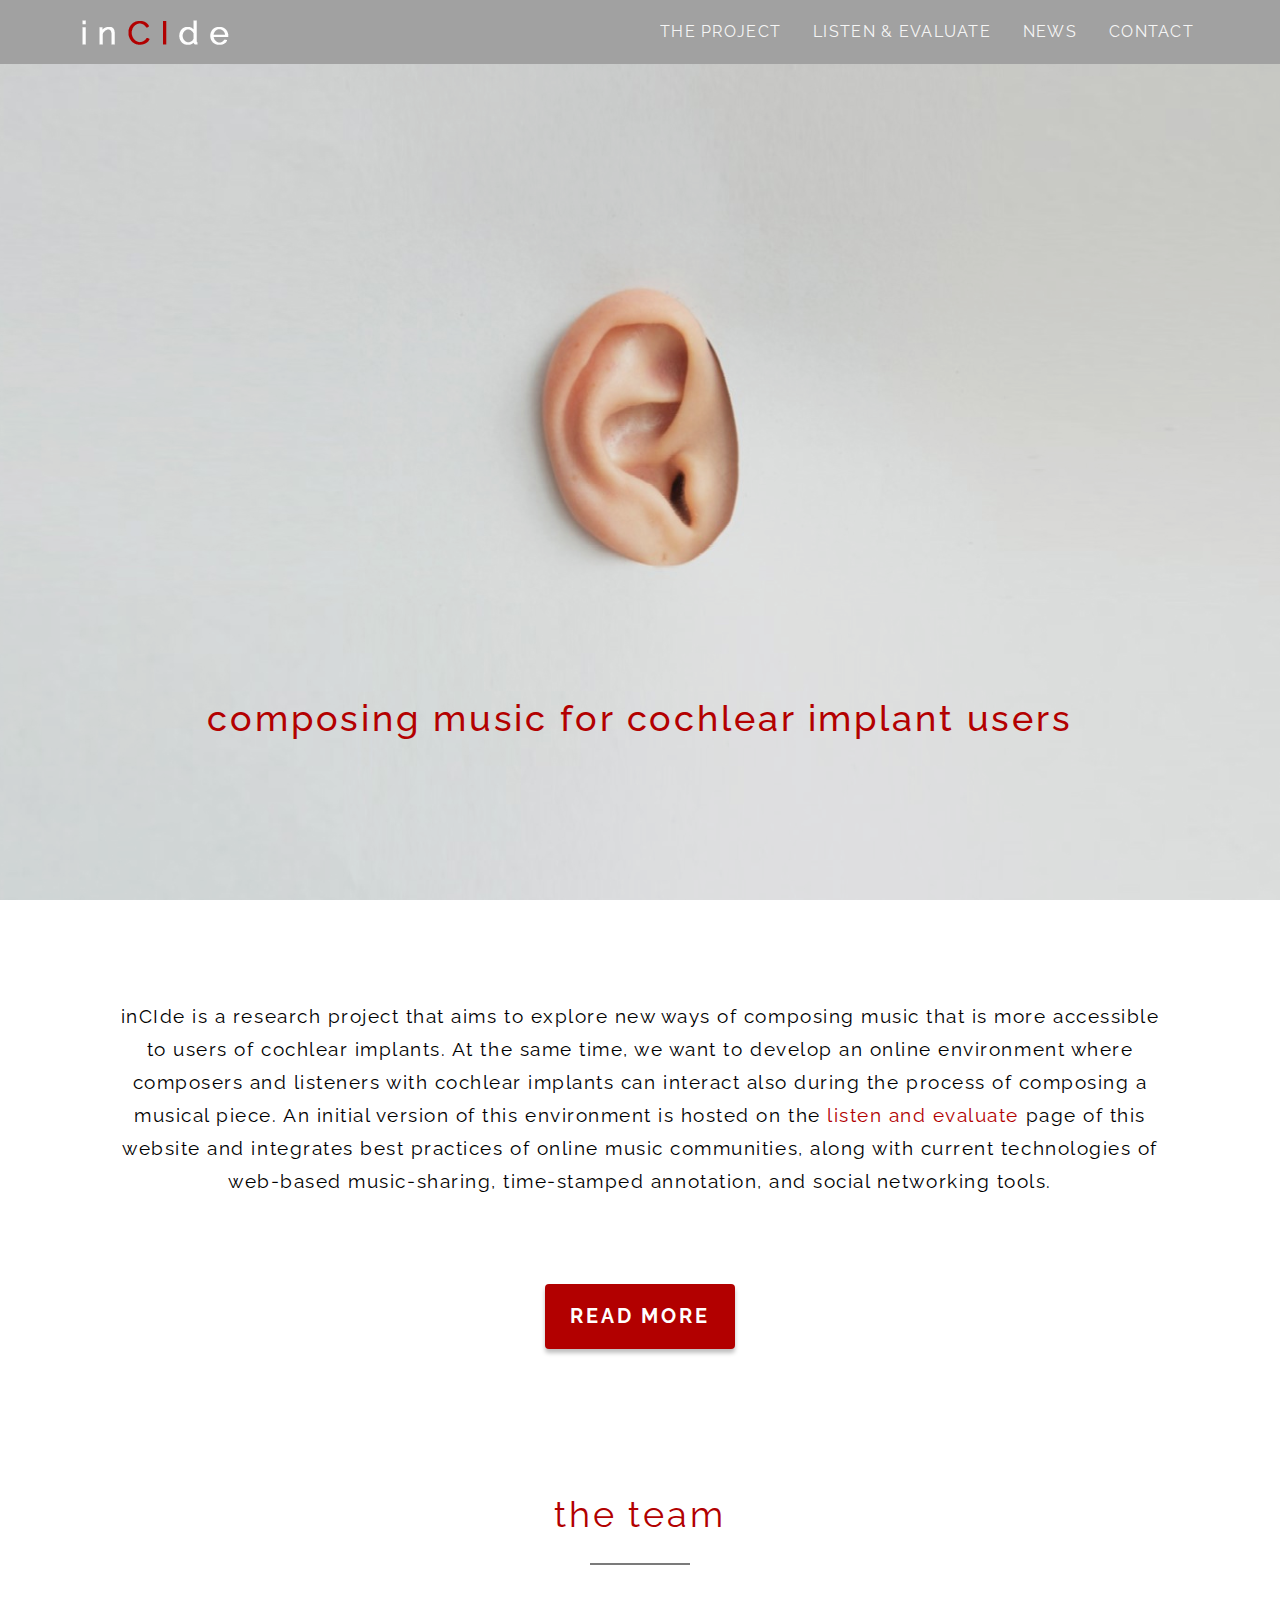
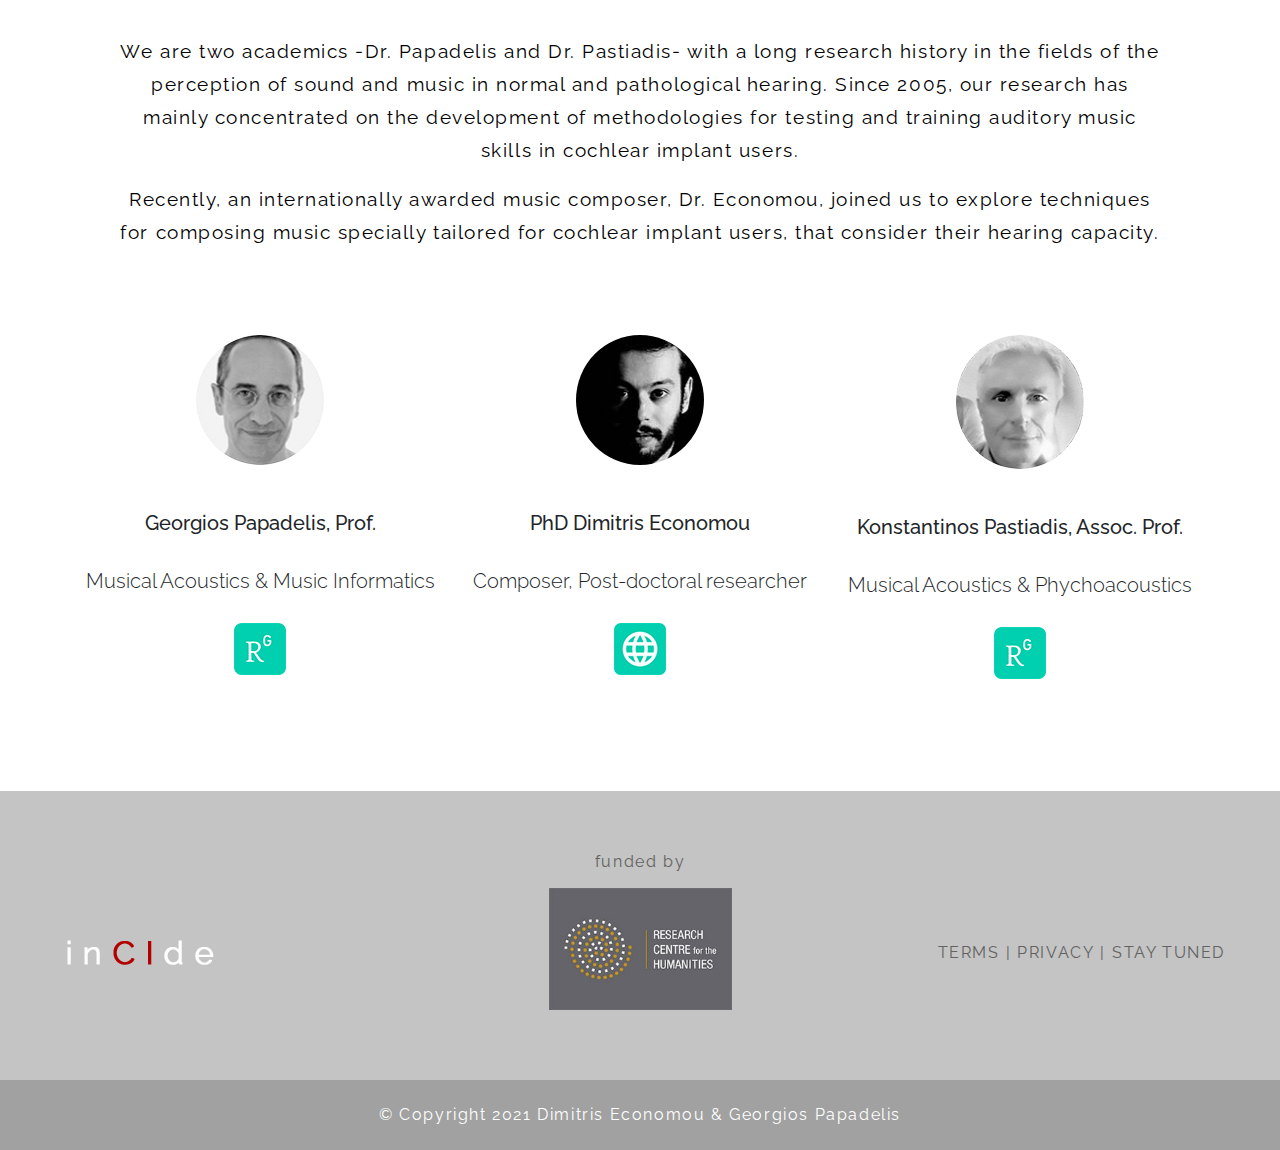
==== commit 43214421: "1.0.16" ====
--- a/index.html
+++ b/index.html
@@ -1 +1 @@
-<!DOCTYPE html><html lang="en"><head><meta name="robots" content="noindex, nofollow"><title>Home | inCIde</title><meta name="description" content="Composing music for cochlear implant users"><link rel="canonical" href="https://incide.mus.auth.gr/"><meta charset="utf-8"><meta name="viewport" content="width=device-width,initial-scale=1"><link rel="apple-touch-icon" sizes="120x120" href="assets/icons/apple-touch-icon-120x120.png"><link rel="apple-touch-icon" sizes="152x152" href="assets/icons/apple-touch-icon-152x152.png"><link rel="apple-touch-icon" sizes="180x180" href="assets/icons/apple-touch-icon-180x180.png"><link rel="icon" type="image/png" sizes="32x32" href="assets/icons/favicon-32x32.png"><link rel="icon" type="image/png" sizes="16x16" href="assets/icons/favicon-16x16.png"><link rel="manifest" href="assets/icons/site.webmanifest"><link rel="mask-icon" href="assets/icons/safari-pinned-tab.svg" color="#b20000"><link rel="shortcut icon" href="assets/icons/favicon.ico?v=1.0.6"><meta name="apple-mobile-web-app-title" content="inCIde"><meta name="application-name" content="inCIde"><meta name="msapplication-TileColor" content="#b20000"><meta name="msapplication-config" content="assets/icons/browserconfig.xml"><meta name="theme-color" content="#b20000"><link rel="preconnect" href="https://fonts.gstatic.com"><link href="https://fonts.googleapis.com/css2?family=Raleway:ital,wght@0,300;0,400;0,500;1,300;1,400;1,500&amp;display=swap" rel="stylesheet" type="text/css"><link href="css/styles.css?v=1.0.10" rel="stylesheet"></head><meta property="og:locale" content="en_US"><meta property="og:type" content="website"><meta property="og:site_name" content="inCIde"><meta property="article:modified_time" content="2021-04-22T00:36:32+00:00"><meta property="og:description" content="Composing music for cochlear implant users"><meta property="og:url" content="https://incide.mus.auth.gr/"><meta property="og:image" content="https://incide.mus.auth.gr/assets/icons/og-image.jpg"><meta property="og:image:width" content="512"><meta property="og:image:height" content="268"><meta property="og:title" content="Home | inCIde"><meta name="twitter:card" content="summary_large_image"><body><nav class="navbar navbar-expand-lg navbar-light bg-light-inc"><div class="container"><a class="navbar-brand" href="/"><img src="assets/img/incide-logo-173x44.png" width="173" height="44" alt="incide logo - Home page"></a><button class="navbar-toggler collapsed" type="button" data-toggle="collapse" data-target="#navbarSupportedContent" aria-controls="navbarSupportedContent" aria-expanded="false" aria-label="Toggle navigation"><span class="navbar-toggler-icon"></span></button><div class="collapse navbar-collapse" id="navbarSupportedContent"><ul class="navbar-nav ml-auto"><li class="nav-item"><a class="nav-link" href="the-project/">THE PROJECT</a></li><li class="nav-item"><a class="nav-link" href="listen-and-evaluate/">LISTEN & EVALUATE</a></li><li class="nav-item"><a class="nav-link" href="news/">NEWS</a></li><li class="nav-item"><a class="nav-link" href="contact/">CONTACT</a></li></ul></div></div></nav><div class="inc-hero"><h1 class="inc-hero-text">composing music for cochlear implant users</h1></div><section class="inc-section inc-text-36"><div class="inc-section-inner"><div class="inc-mt-60"><a class="inc-button" href="/">COMING SOON</a></div></div></section><section class="inc-section inc-text-36 inc-flex-column-center"><h2 class="mb-5 inc-section-title">the team</h2><div class="inc-divider"></div></section><section class="testimonials text-center"><div class="container"><div class="row"><div class="col-lg-4"><div class="testimonial-item mx-auto mb-5 mb-lg-0"><img class="img-fluid rounded-circle mb-3" src="assets/img/Papadelis-photo-130x130.jpg" alt="Georgios Papadelis" width="128" height="130"><p>Georgios Papadelis, Prof.</p><p class="font-weight-light">Musical Acoustics & Music Informatics</p><a href="https://www.researchgate.net/profile/Georgios-Papadelis" target="_blank" rel="noopener" title="ResearchGate Profile"><img alt="ResearchGate-logo" src="assets/img/researchgate-52x52.png" width="52" height="52"></a></div></div><div class="col-lg-4"><div class="testimonial-item mx-auto mb-5 mb-lg-0"><img class="img-fluid rounded-circle mb-3" src="assets/img/Economou-photo-130x130.jpg" alt="Dimitris Economou" width="128" height="130"><p>PhD Dimitris Economou</p><p class="font-weight-light">Composer</p><a href="https://dimitris-economou.com/" target="_blank" rel="noopener" title="Website"><img alt="Dimitris Economou website" src="assets/img/global-52x52.png" width="52" height="52"></a></div></div><div class="col-lg-4"><div class="testimonial-item mx-auto mb-5 mb-lg-0"><img class="img-fluid rounded-circle mb-3" src="assets/img/Pastiadis-photo-130x134.jpg" alt="Konstantinos Pastiadis" width="128" height="134"><p>Konstantinos Pastiadis, Assoc. Prof.</p><p class="font-weight-light">Musical Acoustics & Phychoacoustics</p><a href="https://www.researchgate.net/profile/Konstantinos-Pastiadis" target="_blank" rel="noopener" title="ResearchGate Profile"><img alt="ResearchGate-logo" src="assets/img/researchgate-52x52.png" width="52" height="52"></a></div></div></div></div></section><section class="footer-area"><div class="container inc-widget"><div class="row inc-flex-row-space-between"><div class="col-md-4 inc-pt-50"><a href="/"><img width="173" height="44" src="assets/img/incide-logo-173x44.png" alt="inCIde-logo home page" loading="lazy"></a></div><div class="col-md-4 inc-flex-column-center inc-widget"><p class="inc-footer-text">funded by</p><a href="https://www.rchumanities.gr/en/" target="_blank" rel="noopener"><img src="assets/img/KEAE-RCH_LOGO_EN_250x167_graybg.jpg" width="183" height="122" alt="Research Center for the Humanities website"></a></div><div class="col-md-4 inc-text-right inc-footer-text inc-widget inc-pt-50"><a class="inc-footer-text" href="#">TERMS</a><span class="inc-color-dark-grey inc-mrl-6">|</span><a class="inc-footer-text" href="#">PRIVACY</a><span class="inc-color-dark-grey inc-mrl-6">|</span><a class="inc-footer-text" href="#">STAY TUNED</a></div></div></div></section><footer class="site-footer inc-text-center" id="colophon" role="contentinfo"><div class="site-info container"><div class="row"><div class="inc-copyright col-md-12">© Copyright 2021 Dimitris Economou &amp; Georgios Papadelis</div></div></div></footer><script src="https://code.jquery.com/jquery-3.5.1.slim.min.js"></script><script src="https://cdn.jsdelivr.net/npm/bootstrap@4.6.0/dist/js/bootstrap.bundle.min.js"></script></body></html>+<!DOCTYPE html><html lang="en"><head><meta name="robots" content="noindex, nofollow"><meta charset="utf-8"><meta name="viewport" content="width=device-width,initial-scale=1"><meta http-equiv="X-UA-Compatible" content="IE=edge"><title>Home | inCIde</title><meta name="description" content="Composing music for cochlear implant users"><link rel="canonical" href="https://incide.mus.auth.gr/"><meta property="og:locale" content="en_US"><meta property="og:type" content="website"><meta property="og:site_name" content="inCIde"><meta property="article:modified_time" content="2021-04-22T00:36:32+00:00"><meta property="og:description" content="Composing music for cochlear implant users"><meta property="og:url" content="https://incide.mus.auth.gr/"><meta property="og:image" content="https://incide.mus.auth.gr/assets/icons/incide-og-image-min.jpg"><meta property="og:image:width" content="800"><meta property="og:image:height" content="416"><meta property="og:title" content="Home | inCIde"><meta name="twitter:card" content="summary_large_image"><link rel="shortcut icon" href="assets/icons/favicon.ico?v=1.0.6"><link rel="icon" type="image/png" sizes="32x32" href="assets/icons/favicon-32x32.png"><link rel="icon" type="image/png" sizes="16x16" href="assets/icons/favicon-16x16.png"><link rel="mask-icon" href="assets/icons/safari-pinned-tab.svg" color="#b20000"><link rel="apple-touch-icon" sizes="120x120" href="assets/icons/apple-touch-icon-120x120.png"><link rel="apple-touch-icon" sizes="152x152" href="assets/icons/apple-touch-icon-152x152.png"><link rel="apple-touch-icon" sizes="180x180" href="assets/icons/apple-touch-icon-180x180.png"><meta name="apple-mobile-web-app-title" content="inCIde"><meta name="application-name" content="inCIde"><meta name="msapplication-TileColor" content="#b20000"><meta name="msapplication-config" content="assets/icons/browserconfig.xml"><meta name="theme-color" content="#b20000"><link rel="preconnect" href="https://fonts.gstatic.com"><link href="https://fonts.googleapis.com/css2?family=Raleway:ital,wght@0,300;0,400;0,500;1,300;1,400;1,500&amp;display=swap" rel="stylesheet" type="text/css"><link href="css/styles.css?v=1.0.16" rel="stylesheet"></head><body><nav class="navbar navbar-expand-lg navbar-light bg-light-inc"><div class="container"><a class="navbar-brand" href="/"><img src="assets/img/incide-logo-173x44.png" width="173" height="44" alt="incide logo - Home page"></a><button class="navbar-toggler collapsed" type="button" data-toggle="collapse" data-target="#navbarSupportedContent" aria-controls="navbarSupportedContent" aria-expanded="false" aria-label="Toggle navigation"><span class="navbar-toggler-icon"></span></button><div class="collapse navbar-collapse" id="navbarSupportedContent"><ul class="navbar-nav ml-auto"><li class="nav-item"><a class="nav-link" href="the-project/">THE PROJECT</a></li><li class="nav-item"><a class="nav-link" href="listen-and-evaluate/">LISTEN & EVALUATE</a></li><li class="nav-item"><a class="nav-link" href="news/">NEWS</a></li><li class="nav-item"><a class="nav-link" href="contact/">CONTACT</a></li></ul></div></div></nav><div class="inc-hero"><h1 class="inc-hero-text">composing music for cochlear implant users</h1></div><section class="inc-mt-30 inc-section inc-text-36"><div class="inc-section-inner"><p>inCIde is a research project that aims to explore new ways of composing music that is more accessible to users of cochlear implants. At the same time, we want to develop an online environment where composers and listeners with cochlear implants can interact also during the process of composing a musical piece. An initial version of this environment is hosted on the <a href="listen-and-evaluate">listen and evaluate</a> page of this website and integrates best practices of online music communities, along with current technologies of web-based music-sharing, time-stamped annotation, and social networking tools.</p></div></section><section class="inc-section-no-pad"><div class="inc-section-inner"><div><a class="inc-button" href="the-project">READ MORE</a></div></div></section><section class="inc-section inc-text-36 inc-flex-column-center"><h2 class="mb-5 inc-section-title">the team</h2><div class="inc-divider"></div></section><section class="inc-section-no-pad inc-text-36"><div class="inc-section-inner"><p>We are two academics -Dr. Papadelis and Dr. Pastiadis- with a long research history in the fields of the perception of sound and music in normal and pathological hearing. Since 2005, our research has mainly concentrated on the development of methodologies for testing and training auditory music skills in cochlear implant users.</p><p>Recently, an internationally awarded music composer, Dr. Economou, joined us to explore techniques for composing music specially tailored for cochlear implant users, that consider their hearing capacity.</p></div></section><section class="testimonials text-center"><div class="container"><div class="row"><div class="col-lg-4"><div class="testimonial-item mx-auto mb-5 mb-lg-0"><img class="img-fluid rounded-circle mb-3" src="assets/img/Papadelis-photo-130x130.jpg" alt="Georgios Papadelis" width="130" height="130"><p>Georgios Papadelis, Prof.</p><p class="font-weight-light">Musical Acoustics & Music Informatics</p><a href="https://www.researchgate.net/profile/Georgios-Papadelis" target="_blank" rel="noopener" title="ResearchGate Profile"><img alt="ResearchGate-logo" src="assets/img/researchgate-52x52.png" width="52" height="52"></a></div></div><div class="col-lg-4"><div class="testimonial-item mx-auto mb-5 mb-lg-0"><img class="img-fluid rounded-circle mb-3" src="assets/img/Economou-photo-130x130.jpg" alt="Dimitris Economou" width="130" height="130"><p>PhD Dimitris Economou</p><p class="font-weight-light">Composer, Post-doctoral researcher</p><a href="https://dimitris-economou.com/" target="_blank" rel="noopener" title="Website"><img alt="Dimitris Economou website" src="assets/img/web-52x52.png" width="52" height="52"></a></div></div><div class="col-lg-4"><div class="testimonial-item mx-auto mb-5 mb-lg-0"><img class="img-fluid rounded-circle mb-3" src="assets/img/Pastiadis-photo-130x134.jpg" alt="Konstantinos Pastiadis" width="130" height="134"><p>Konstantinos Pastiadis, Assoc. Prof.</p><p class="font-weight-light">Musical Acoustics & Phychoacoustics</p><a href="https://www.researchgate.net/profile/Konstantinos-Pastiadis" target="_blank" rel="noopener" title="ResearchGate Profile"><img alt="ResearchGate-logo" src="assets/img/researchgate-52x52.png" width="52" height="52"></a></div></div></div></div></section><section class="footer-area"><div class="container inc-widget"><div class="row inc-flex-row-space-between"><div class="col-md-4 inc-pt-43"><a href="/"><img width="173" height="44" src="assets/img/incide-logo-173x44.png" alt="inCIde-logo home page" loading="lazy"></a></div><div class="col-md-4 inc-flex-column-center inc-widget"><p class="inc-footer-text">funded by</p><a href="https://www.rchumanities.gr/en/" target="_blank" rel="noopener"><img src="assets/img/KEAE-RCH_LOGO_EN_250x167_graybg.jpg" width="183" height="122" alt="Research Center for the Humanities website"></a></div><div class="col-md-4 inc-text-right inc-footer-text inc-widget inc-pt-43"><a class="inc-footer-text" href="#">TERMS</a><span class="inc-color-dark-grey inc-mrl-6">|</span><a class="inc-footer-text" href="#">PRIVACY</a><span class="inc-color-dark-grey inc-mrl-6">|</span><a class="inc-footer-text" href="contact">STAY TUNED</a></div></div></div></section><footer class="site-footer inc-text-center" id="colophon" role="contentinfo"><div class="site-info container"><div class="row"><div class="inc-copyright col-md-12">© Copyright 2021 Dimitris Economou &amp; Georgios Papadelis</div></div></div></footer><script src="https://code.jquery.com/jquery-3.5.1.slim.min.js"></script><script src="https://cdn.jsdelivr.net/npm/bootstrap@4.6.0/dist/js/bootstrap.bundle.min.js"></script></body></html>--- a/css/styles.css
+++ b/css/styles.css
@@ -1 +1 @@
-@charset "UTF-8";:root{--blue:#007bff;--indigo:#6610f2;--purple:#6f42c1;--pink:#e83e8c;--red:#dc3545;--orange:#fd7e14;--yellow:#ffc107;--green:#28a745;--teal:#20c997;--cyan:#17a2b8;--white:#fff;--gray:#6c757d;--gray-dark:#343a40;--primary:#007bff;--secondary:#6c757d;--success:#28a745;--info:#17a2b8;--warning:#ffc107;--danger:#dc3545;--light:#f8f9fa;--dark:#343a40;--breakpoint-xs:0;--breakpoint-sm:576px;--breakpoint-md:768px;--breakpoint-lg:992px;--breakpoint-xl:1200px;--font-family-sans-serif:-apple-system,BlinkMacSystemFont,"Segoe UI",Roboto,"Helvetica Neue",Arial,"Noto Sans","Liberation Sans",sans-serif,"Apple Color Emoji","Segoe UI Emoji","Segoe UI Symbol","Noto Color Emoji";--font-family-monospace:SFMono-Regular,Menlo,Monaco,Consolas,"Liberation Mono","Courier New",monospace}*,::after,::before{box-sizing:border-box}html{font-family:sans-serif;line-height:1.15;-webkit-text-size-adjust:100%;-webkit-tap-highlight-color:transparent}article,aside,figcaption,figure,footer,header,hgroup,main,nav,section{display:block}body{margin:0;font-family:Raleway,-apple-system,BlinkMacSystemFont,"Segoe UI",Roboto,"Helvetica Neue",Arial,sans-serif,"Apple Color Emoji","Segoe UI Emoji","Segoe UI Symbol","Noto Color Emoji";font-size:1rem;font-weight:400;line-height:1.5;color:#212529;text-align:left;background-color:#fff}[tabindex="-1"]:focus:not(:focus-visible){outline:0!important}hr{box-sizing:content-box;height:0;overflow:visible}h1,h2,h3,h4,h5,h6{margin-top:0;margin-bottom:.5rem}p{margin-top:0;margin-bottom:1rem}abbr[data-original-title],abbr[title]{text-decoration:underline;-webkit-text-decoration:underline dotted;text-decoration:underline dotted;cursor:help;border-bottom:0;-webkit-text-decoration-skip-ink:none;text-decoration-skip-ink:none}address{margin-bottom:1rem;font-style:normal;line-height:inherit}dl,ol,ul{margin-top:0;margin-bottom:1rem}ol ol,ol ul,ul ol,ul ul{margin-bottom:0}dt{font-weight:700}dd{margin-bottom:.5rem;margin-left:0}blockquote{margin:0 0 1rem}b,strong{font-weight:bolder}small{font-size:80%}sub,sup{position:relative;font-size:75%;line-height:0;vertical-align:baseline}sub{bottom:-.25em}sup{top:-.5em}a{color:#007bff;text-decoration:none;background-color:transparent}a:hover{color:#0056b3;text-decoration:underline}a:not([href]):not([class]){color:inherit;text-decoration:none}a:not([href]):not([class]):hover{color:inherit;text-decoration:none}code,kbd,pre,samp{font-family:SFMono-Regular,Menlo,Monaco,Consolas,"Liberation Mono","Courier New",monospace;font-size:1em}pre{margin-top:0;margin-bottom:1rem;overflow:auto;-ms-overflow-style:scrollbar}figure{margin:0 0 1rem}img{vertical-align:middle;border-style:none}svg{overflow:hidden;vertical-align:middle}table{border-collapse:collapse}caption{padding-top:.75rem;padding-bottom:.75rem;color:#6c757d;text-align:left;caption-side:bottom}th{text-align:inherit;text-align:-webkit-match-parent}label{display:inline-block;margin-bottom:.5rem}button{border-radius:0}button:focus:not(:focus-visible){outline:0}button,input,optgroup,select,textarea{margin:0;font-family:inherit;font-size:inherit;line-height:inherit}button,input{overflow:visible}button,select{text-transform:none}[role=button]{cursor:pointer}select{word-wrap:normal}[type=button],[type=reset],[type=submit],button{-webkit-appearance:button}[type=button]:not(:disabled),[type=reset]:not(:disabled),[type=submit]:not(:disabled),button:not(:disabled){cursor:pointer}[type=button]::-moz-focus-inner,[type=reset]::-moz-focus-inner,[type=submit]::-moz-focus-inner,button::-moz-focus-inner{padding:0;border-style:none}input[type=checkbox],input[type=radio]{box-sizing:border-box;padding:0}textarea{overflow:auto;resize:vertical}fieldset{min-width:0;padding:0;margin:0;border:0}legend{display:block;width:100%;max-width:100%;padding:0;margin-bottom:.5rem;font-size:1.5rem;line-height:inherit;color:inherit;white-space:normal}progress{vertical-align:baseline}[type=number]::-webkit-inner-spin-button,[type=number]::-webkit-outer-spin-button{height:auto}[type=search]{outline-offset:-2px;-webkit-appearance:none}[type=search]::-webkit-search-decoration{-webkit-appearance:none}::-webkit-file-upload-button{font:inherit;-webkit-appearance:button}output{display:inline-block}summary{display:list-item;cursor:pointer}template{display:none}[hidden]{display:none!important}.h1,.h2,.h3,.h4,.h5,.h6,h1,h2,h3,h4,h5,h6{margin-bottom:.5rem;font-weight:700;line-height:1.2}.h1,h1{font-size:2.5rem}.h2,h2{font-size:2rem}.h3,h3{font-size:1.75rem}.h4,h4{font-size:1.5rem}.h5,h5{font-size:1.25rem}.h6,h6{font-size:1rem}.lead{font-size:1.25rem;font-weight:300}.display-1{font-size:6rem;font-weight:300;line-height:1.2}.display-2{font-size:5.5rem;font-weight:300;line-height:1.2}.display-3{font-size:4.5rem;font-weight:300;line-height:1.2}.display-4{font-size:3.5rem;font-weight:300;line-height:1.2}hr{margin-top:1rem;margin-bottom:1rem;border:0;border-top:1px solid rgba(0,0,0,.1)}.small,small{font-size:80%;font-weight:400}.mark,mark{padding:.2em;background-color:#fcf8e3}.list-unstyled{padding-left:0;list-style:none}.list-inline{padding-left:0;list-style:none}.list-inline-item{display:inline-block}.list-inline-item:not(:last-child){margin-right:.5rem}.initialism{font-size:90%;text-transform:uppercase}.blockquote{margin-bottom:1rem;font-size:1.25rem}.blockquote-footer{display:block;font-size:80%;color:#6c757d}.blockquote-footer::before{content:"— "}.container,.container-fluid,.container-lg,.container-md,.container-sm,.container-xl{width:100%;padding-right:15px;padding-left:15px;margin-right:auto;margin-left:auto}@media (min-width:576px){.container,.container-sm{max-width:540px}}@media (min-width:768px){.container,.container-md,.container-sm{max-width:720px}}@media (min-width:992px){.container,.container-lg,.container-md,.container-sm{max-width:960px}}@media (min-width:1200px){.container,.container-lg,.container-md,.container-sm,.container-xl{max-width:1140px}}.row{display:flex;flex-wrap:wrap;margin-right:-15px;margin-left:-15px}.no-gutters{margin-right:0;margin-left:0}.no-gutters>.col,.no-gutters>[class*=col-]{padding-right:0;padding-left:0}.col,.col-1,.col-10,.col-11,.col-12,.col-2,.col-3,.col-4,.col-5,.col-6,.col-7,.col-8,.col-9,.col-auto,.col-lg,.col-lg-1,.col-lg-10,.col-lg-11,.col-lg-12,.col-lg-2,.col-lg-3,.col-lg-4,.col-lg-5,.col-lg-6,.col-lg-7,.col-lg-8,.col-lg-9,.col-lg-auto,.col-md,.col-md-1,.col-md-10,.col-md-11,.col-md-12,.col-md-2,.col-md-3,.col-md-4,.col-md-5,.col-md-6,.col-md-7,.col-md-8,.col-md-9,.col-md-auto,.col-sm,.col-sm-1,.col-sm-10,.col-sm-11,.col-sm-12,.col-sm-2,.col-sm-3,.col-sm-4,.col-sm-5,.col-sm-6,.col-sm-7,.col-sm-8,.col-sm-9,.col-sm-auto,.col-xl,.col-xl-1,.col-xl-10,.col-xl-11,.col-xl-12,.col-xl-2,.col-xl-3,.col-xl-4,.col-xl-5,.col-xl-6,.col-xl-7,.col-xl-8,.col-xl-9,.col-xl-auto{position:relative;width:100%;padding-right:15px;padding-left:15px}.col{flex-basis:0;flex-grow:1;max-width:100%}.row-cols-1>*{flex:0 0 100%;max-width:100%}.row-cols-2>*{flex:0 0 50%;max-width:50%}.row-cols-3>*{flex:0 0 33.3333333333%;max-width:33.3333333333%}.row-cols-4>*{flex:0 0 25%;max-width:25%}.row-cols-5>*{flex:0 0 20%;max-width:20%}.row-cols-6>*{flex:0 0 16.6666666667%;max-width:16.6666666667%}.col-auto{flex:0 0 auto;width:auto;max-width:100%}.col-1{flex:0 0 8.3333333333%;max-width:8.3333333333%}.col-2{flex:0 0 16.6666666667%;max-width:16.6666666667%}.col-3{flex:0 0 25%;max-width:25%}.col-4{flex:0 0 33.3333333333%;max-width:33.3333333333%}.col-5{flex:0 0 41.6666666667%;max-width:41.6666666667%}.col-6{flex:0 0 50%;max-width:50%}.col-7{flex:0 0 58.3333333333%;max-width:58.3333333333%}.col-8{flex:0 0 66.6666666667%;max-width:66.6666666667%}.col-9{flex:0 0 75%;max-width:75%}.col-10{flex:0 0 83.3333333333%;max-width:83.3333333333%}.col-11{flex:0 0 91.6666666667%;max-width:91.6666666667%}.col-12{flex:0 0 100%;max-width:100%}.order-first{order:-1}.order-last{order:13}.order-0{order:0}.order-1{order:1}.order-2{order:2}.order-3{order:3}.order-4{order:4}.order-5{order:5}.order-6{order:6}.order-7{order:7}.order-8{order:8}.order-9{order:9}.order-10{order:10}.order-11{order:11}.order-12{order:12}.offset-1{margin-left:8.3333333333%}.offset-2{margin-left:16.6666666667%}.offset-3{margin-left:25%}.offset-4{margin-left:33.3333333333%}.offset-5{margin-left:41.6666666667%}.offset-6{margin-left:50%}.offset-7{margin-left:58.3333333333%}.offset-8{margin-left:66.6666666667%}.offset-9{margin-left:75%}.offset-10{margin-left:83.3333333333%}.offset-11{margin-left:91.6666666667%}@media (min-width:576px){.col-sm{flex-basis:0;flex-grow:1;max-width:100%}.row-cols-sm-1>*{flex:0 0 100%;max-width:100%}.row-cols-sm-2>*{flex:0 0 50%;max-width:50%}.row-cols-sm-3>*{flex:0 0 33.3333333333%;max-width:33.3333333333%}.row-cols-sm-4>*{flex:0 0 25%;max-width:25%}.row-cols-sm-5>*{flex:0 0 20%;max-width:20%}.row-cols-sm-6>*{flex:0 0 16.6666666667%;max-width:16.6666666667%}.col-sm-auto{flex:0 0 auto;width:auto;max-width:100%}.col-sm-1{flex:0 0 8.3333333333%;max-width:8.3333333333%}.col-sm-2{flex:0 0 16.6666666667%;max-width:16.6666666667%}.col-sm-3{flex:0 0 25%;max-width:25%}.col-sm-4{flex:0 0 33.3333333333%;max-width:33.3333333333%}.col-sm-5{flex:0 0 41.6666666667%;max-width:41.6666666667%}.col-sm-6{flex:0 0 50%;max-width:50%}.col-sm-7{flex:0 0 58.3333333333%;max-width:58.3333333333%}.col-sm-8{flex:0 0 66.6666666667%;max-width:66.6666666667%}.col-sm-9{flex:0 0 75%;max-width:75%}.col-sm-10{flex:0 0 83.3333333333%;max-width:83.3333333333%}.col-sm-11{flex:0 0 91.6666666667%;max-width:91.6666666667%}.col-sm-12{flex:0 0 100%;max-width:100%}.order-sm-first{order:-1}.order-sm-last{order:13}.order-sm-0{order:0}.order-sm-1{order:1}.order-sm-2{order:2}.order-sm-3{order:3}.order-sm-4{order:4}.order-sm-5{order:5}.order-sm-6{order:6}.order-sm-7{order:7}.order-sm-8{order:8}.order-sm-9{order:9}.order-sm-10{order:10}.order-sm-11{order:11}.order-sm-12{order:12}.offset-sm-0{margin-left:0}.offset-sm-1{margin-left:8.3333333333%}.offset-sm-2{margin-left:16.6666666667%}.offset-sm-3{margin-left:25%}.offset-sm-4{margin-left:33.3333333333%}.offset-sm-5{margin-left:41.6666666667%}.offset-sm-6{margin-left:50%}.offset-sm-7{margin-left:58.3333333333%}.offset-sm-8{margin-left:66.6666666667%}.offset-sm-9{margin-left:75%}.offset-sm-10{margin-left:83.3333333333%}.offset-sm-11{margin-left:91.6666666667%}}@media (min-width:768px){.col-md{flex-basis:0;flex-grow:1;max-width:100%}.row-cols-md-1>*{flex:0 0 100%;max-width:100%}.row-cols-md-2>*{flex:0 0 50%;max-width:50%}.row-cols-md-3>*{flex:0 0 33.3333333333%;max-width:33.3333333333%}.row-cols-md-4>*{flex:0 0 25%;max-width:25%}.row-cols-md-5>*{flex:0 0 20%;max-width:20%}.row-cols-md-6>*{flex:0 0 16.6666666667%;max-width:16.6666666667%}.col-md-auto{flex:0 0 auto;width:auto;max-width:100%}.col-md-1{flex:0 0 8.3333333333%;max-width:8.3333333333%}.col-md-2{flex:0 0 16.6666666667%;max-width:16.6666666667%}.col-md-3{flex:0 0 25%;max-width:25%}.col-md-4{flex:0 0 33.3333333333%;max-width:33.3333333333%}.col-md-5{flex:0 0 41.6666666667%;max-width:41.6666666667%}.col-md-6{flex:0 0 50%;max-width:50%}.col-md-7{flex:0 0 58.3333333333%;max-width:58.3333333333%}.col-md-8{flex:0 0 66.6666666667%;max-width:66.6666666667%}.col-md-9{flex:0 0 75%;max-width:75%}.col-md-10{flex:0 0 83.3333333333%;max-width:83.3333333333%}.col-md-11{flex:0 0 91.6666666667%;max-width:91.6666666667%}.col-md-12{flex:0 0 100%;max-width:100%}.order-md-first{order:-1}.order-md-last{order:13}.order-md-0{order:0}.order-md-1{order:1}.order-md-2{order:2}.order-md-3{order:3}.order-md-4{order:4}.order-md-5{order:5}.order-md-6{order:6}.order-md-7{order:7}.order-md-8{order:8}.order-md-9{order:9}.order-md-10{order:10}.order-md-11{order:11}.order-md-12{order:12}.offset-md-0{margin-left:0}.offset-md-1{margin-left:8.3333333333%}.offset-md-2{margin-left:16.6666666667%}.offset-md-3{margin-left:25%}.offset-md-4{margin-left:33.3333333333%}.offset-md-5{margin-left:41.6666666667%}.offset-md-6{margin-left:50%}.offset-md-7{margin-left:58.3333333333%}.offset-md-8{margin-left:66.6666666667%}.offset-md-9{margin-left:75%}.offset-md-10{margin-left:83.3333333333%}.offset-md-11{margin-left:91.6666666667%}}@media (min-width:992px){.col-lg{flex-basis:0;flex-grow:1;max-width:100%}.row-cols-lg-1>*{flex:0 0 100%;max-width:100%}.row-cols-lg-2>*{flex:0 0 50%;max-width:50%}.row-cols-lg-3>*{flex:0 0 33.3333333333%;max-width:33.3333333333%}.row-cols-lg-4>*{flex:0 0 25%;max-width:25%}.row-cols-lg-5>*{flex:0 0 20%;max-width:20%}.row-cols-lg-6>*{flex:0 0 16.6666666667%;max-width:16.6666666667%}.col-lg-auto{flex:0 0 auto;width:auto;max-width:100%}.col-lg-1{flex:0 0 8.3333333333%;max-width:8.3333333333%}.col-lg-2{flex:0 0 16.6666666667%;max-width:16.6666666667%}.col-lg-3{flex:0 0 25%;max-width:25%}.col-lg-4{flex:0 0 33.3333333333%;max-width:33.3333333333%}.col-lg-5{flex:0 0 41.6666666667%;max-width:41.6666666667%}.col-lg-6{flex:0 0 50%;max-width:50%}.col-lg-7{flex:0 0 58.3333333333%;max-width:58.3333333333%}.col-lg-8{flex:0 0 66.6666666667%;max-width:66.6666666667%}.col-lg-9{flex:0 0 75%;max-width:75%}.col-lg-10{flex:0 0 83.3333333333%;max-width:83.3333333333%}.col-lg-11{flex:0 0 91.6666666667%;max-width:91.6666666667%}.col-lg-12{flex:0 0 100%;max-width:100%}.order-lg-first{order:-1}.order-lg-last{order:13}.order-lg-0{order:0}.order-lg-1{order:1}.order-lg-2{order:2}.order-lg-3{order:3}.order-lg-4{order:4}.order-lg-5{order:5}.order-lg-6{order:6}.order-lg-7{order:7}.order-lg-8{order:8}.order-lg-9{order:9}.order-lg-10{order:10}.order-lg-11{order:11}.order-lg-12{order:12}.offset-lg-0{margin-left:0}.offset-lg-1{margin-left:8.3333333333%}.offset-lg-2{margin-left:16.6666666667%}.offset-lg-3{margin-left:25%}.offset-lg-4{margin-left:33.3333333333%}.offset-lg-5{margin-left:41.6666666667%}.offset-lg-6{margin-left:50%}.offset-lg-7{margin-left:58.3333333333%}.offset-lg-8{margin-left:66.6666666667%}.offset-lg-9{margin-left:75%}.offset-lg-10{margin-left:83.3333333333%}.offset-lg-11{margin-left:91.6666666667%}}@media (min-width:1200px){.col-xl{flex-basis:0;flex-grow:1;max-width:100%}.row-cols-xl-1>*{flex:0 0 100%;max-width:100%}.row-cols-xl-2>*{flex:0 0 50%;max-width:50%}.row-cols-xl-3>*{flex:0 0 33.3333333333%;max-width:33.3333333333%}.row-cols-xl-4>*{flex:0 0 25%;max-width:25%}.row-cols-xl-5>*{flex:0 0 20%;max-width:20%}.row-cols-xl-6>*{flex:0 0 16.6666666667%;max-width:16.6666666667%}.col-xl-auto{flex:0 0 auto;width:auto;max-width:100%}.col-xl-1{flex:0 0 8.3333333333%;max-width:8.3333333333%}.col-xl-2{flex:0 0 16.6666666667%;max-width:16.6666666667%}.col-xl-3{flex:0 0 25%;max-width:25%}.col-xl-4{flex:0 0 33.3333333333%;max-width:33.3333333333%}.col-xl-5{flex:0 0 41.6666666667%;max-width:41.6666666667%}.col-xl-6{flex:0 0 50%;max-width:50%}.col-xl-7{flex:0 0 58.3333333333%;max-width:58.3333333333%}.col-xl-8{flex:0 0 66.6666666667%;max-width:66.6666666667%}.col-xl-9{flex:0 0 75%;max-width:75%}.col-xl-10{flex:0 0 83.3333333333%;max-width:83.3333333333%}.col-xl-11{flex:0 0 91.6666666667%;max-width:91.6666666667%}.col-xl-12{flex:0 0 100%;max-width:100%}.order-xl-first{order:-1}.order-xl-last{order:13}.order-xl-0{order:0}.order-xl-1{order:1}.order-xl-2{order:2}.order-xl-3{order:3}.order-xl-4{order:4}.order-xl-5{order:5}.order-xl-6{order:6}.order-xl-7{order:7}.order-xl-8{order:8}.order-xl-9{order:9}.order-xl-10{order:10}.order-xl-11{order:11}.order-xl-12{order:12}.offset-xl-0{margin-left:0}.offset-xl-1{margin-left:8.3333333333%}.offset-xl-2{margin-left:16.6666666667%}.offset-xl-3{margin-left:25%}.offset-xl-4{margin-left:33.3333333333%}.offset-xl-5{margin-left:41.6666666667%}.offset-xl-6{margin-left:50%}.offset-xl-7{margin-left:58.3333333333%}.offset-xl-8{margin-left:66.6666666667%}.offset-xl-9{margin-left:75%}.offset-xl-10{margin-left:83.3333333333%}.offset-xl-11{margin-left:91.6666666667%}}.fade{transition:opacity .15s linear}@media (prefers-reduced-motion:reduce){.fade{transition:none}}.fade:not(.show){opacity:0}.collapse:not(.show){display:none}.collapsing{position:relative;height:0;overflow:hidden;transition:height .35s ease}@media (prefers-reduced-motion:reduce){.collapsing{transition:none}}.nav{display:flex;flex-wrap:wrap;padding-left:0;margin-bottom:0;list-style:none}.nav-link{display:block;padding:.5rem 1rem}.nav-link:focus,.nav-link:hover{text-decoration:none}.nav-link.disabled{color:#6c757d;pointer-events:none;cursor:default}.nav-tabs{border-bottom:1px solid #dee2e6}.nav-tabs .nav-link{margin-bottom:-1px;border:1px solid transparent;border-top-left-radius:.25rem;border-top-right-radius:.25rem}.nav-tabs .nav-link:focus,.nav-tabs .nav-link:hover{border-color:#e9ecef #e9ecef #dee2e6}.nav-tabs .nav-link.disabled{color:#6c757d;background-color:transparent;border-color:transparent}.nav-tabs .nav-item.show .nav-link,.nav-tabs .nav-link.active{color:#495057;background-color:#fff;border-color:#dee2e6 #dee2e6 #fff}.nav-tabs .dropdown-menu{margin-top:-1px;border-top-left-radius:0;border-top-right-radius:0}.nav-pills .nav-link{border-radius:.25rem}.nav-pills .nav-link.active,.nav-pills .show>.nav-link{color:#fff;background-color:#007bff}.nav-fill .nav-item,.nav-fill>.nav-link{flex:1 1 auto;text-align:center}.nav-justified .nav-item,.nav-justified>.nav-link{flex-basis:0;flex-grow:1;text-align:center}.tab-content>.tab-pane{display:none}.tab-content>.active{display:block}.navbar{position:relative;display:flex;flex-wrap:wrap;align-items:center;justify-content:space-between;padding:.5rem 1rem}.navbar .container,.navbar .container-fluid,.navbar .container-lg,.navbar .container-md,.navbar .container-sm,.navbar .container-xl{display:flex;flex-wrap:wrap;align-items:center;justify-content:space-between}.navbar-brand{display:inline-block;padding-top:.3125rem;padding-bottom:.3125rem;margin-right:1rem;font-size:1.25rem;line-height:inherit;white-space:nowrap}.navbar-brand:focus,.navbar-brand:hover{text-decoration:none}.navbar-nav{display:flex;flex-direction:column;padding-left:0;margin-bottom:0;list-style:none}.navbar-nav .nav-link{padding-right:0;padding-left:0}.navbar-nav .dropdown-menu{position:static;float:none}.navbar-text{display:inline-block;padding-top:.5rem;padding-bottom:.5rem}.navbar-collapse{flex-basis:100%;flex-grow:1;align-items:center}.navbar-toggler{padding:.25rem .75rem;font-size:1.25rem;line-height:1;background-color:transparent;border:1px solid transparent;border-radius:.25rem}.navbar-toggler:focus,.navbar-toggler:hover{text-decoration:none}.navbar-toggler-icon{display:inline-block;width:1.5em;height:1.5em;vertical-align:middle;content:"";background:50%/100% 100% no-repeat}.navbar-nav-scroll{max-height:75vh;overflow-y:auto}@media (max-width:575.98px){.navbar-expand-sm>.container,.navbar-expand-sm>.container-fluid,.navbar-expand-sm>.container-lg,.navbar-expand-sm>.container-md,.navbar-expand-sm>.container-sm,.navbar-expand-sm>.container-xl{padding-right:0;padding-left:0}}@media (min-width:576px){.navbar-expand-sm{flex-flow:row nowrap;justify-content:flex-start}.navbar-expand-sm .navbar-nav{flex-direction:row}.navbar-expand-sm .navbar-nav .dropdown-menu{position:absolute}.navbar-expand-sm .navbar-nav .nav-link{padding-right:.5rem;padding-left:.5rem}.navbar-expand-sm>.container,.navbar-expand-sm>.container-fluid,.navbar-expand-sm>.container-lg,.navbar-expand-sm>.container-md,.navbar-expand-sm>.container-sm,.navbar-expand-sm>.container-xl{flex-wrap:nowrap}.navbar-expand-sm .navbar-nav-scroll{overflow:visible}.navbar-expand-sm .navbar-collapse{display:flex!important;flex-basis:auto}.navbar-expand-sm .navbar-toggler{display:none}}@media (max-width:767.98px){.navbar-expand-md>.container,.navbar-expand-md>.container-fluid,.navbar-expand-md>.container-lg,.navbar-expand-md>.container-md,.navbar-expand-md>.container-sm,.navbar-expand-md>.container-xl{padding-right:0;padding-left:0}}@media (min-width:768px){.navbar-expand-md{flex-flow:row nowrap;justify-content:flex-start}.navbar-expand-md .navbar-nav{flex-direction:row}.navbar-expand-md .navbar-nav .dropdown-menu{position:absolute}.navbar-expand-md .navbar-nav .nav-link{padding-right:.5rem;padding-left:.5rem}.navbar-expand-md>.container,.navbar-expand-md>.container-fluid,.navbar-expand-md>.container-lg,.navbar-expand-md>.container-md,.navbar-expand-md>.container-sm,.navbar-expand-md>.container-xl{flex-wrap:nowrap}.navbar-expand-md .navbar-nav-scroll{overflow:visible}.navbar-expand-md .navbar-collapse{display:flex!important;flex-basis:auto}.navbar-expand-md .navbar-toggler{display:none}}@media (max-width:991.98px){.navbar-expand-lg>.container,.navbar-expand-lg>.container-fluid,.navbar-expand-lg>.container-lg,.navbar-expand-lg>.container-md,.navbar-expand-lg>.container-sm,.navbar-expand-lg>.container-xl{padding-right:0;padding-left:0}}@media (min-width:992px){.navbar-expand-lg{flex-flow:row nowrap;justify-content:flex-start}.navbar-expand-lg .navbar-nav{flex-direction:row}.navbar-expand-lg .navbar-nav .dropdown-menu{position:absolute}.navbar-expand-lg .navbar-nav .nav-link{padding-right:.5rem;padding-left:.5rem}.navbar-expand-lg>.container,.navbar-expand-lg>.container-fluid,.navbar-expand-lg>.container-lg,.navbar-expand-lg>.container-md,.navbar-expand-lg>.container-sm,.navbar-expand-lg>.container-xl{flex-wrap:nowrap}.navbar-expand-lg .navbar-nav-scroll{overflow:visible}.navbar-expand-lg .navbar-collapse{display:flex!important;flex-basis:auto}.navbar-expand-lg .navbar-toggler{display:none}}@media (max-width:1199.98px){.navbar-expand-xl>.container,.navbar-expand-xl>.container-fluid,.navbar-expand-xl>.container-lg,.navbar-expand-xl>.container-md,.navbar-expand-xl>.container-sm,.navbar-expand-xl>.container-xl{padding-right:0;padding-left:0}}@media (min-width:1200px){.navbar-expand-xl{flex-flow:row nowrap;justify-content:flex-start}.navbar-expand-xl .navbar-nav{flex-direction:row}.navbar-expand-xl .navbar-nav .dropdown-menu{position:absolute}.navbar-expand-xl .navbar-nav .nav-link{padding-right:.5rem;padding-left:.5rem}.navbar-expand-xl>.container,.navbar-expand-xl>.container-fluid,.navbar-expand-xl>.container-lg,.navbar-expand-xl>.container-md,.navbar-expand-xl>.container-sm,.navbar-expand-xl>.container-xl{flex-wrap:nowrap}.navbar-expand-xl .navbar-nav-scroll{overflow:visible}.navbar-expand-xl .navbar-collapse{display:flex!important;flex-basis:auto}.navbar-expand-xl .navbar-toggler{display:none}}.navbar-expand{flex-flow:row nowrap;justify-content:flex-start}.navbar-expand>.container,.navbar-expand>.container-fluid,.navbar-expand>.container-lg,.navbar-expand>.container-md,.navbar-expand>.container-sm,.navbar-expand>.container-xl{padding-right:0;padding-left:0}.navbar-expand .navbar-nav{flex-direction:row}.navbar-expand .navbar-nav .dropdown-menu{position:absolute}.navbar-expand .navbar-nav .nav-link{padding-right:.5rem;padding-left:.5rem}.navbar-expand>.container,.navbar-expand>.container-fluid,.navbar-expand>.container-lg,.navbar-expand>.container-md,.navbar-expand>.container-sm,.navbar-expand>.container-xl{flex-wrap:nowrap}.navbar-expand .navbar-nav-scroll{overflow:visible}.navbar-expand .navbar-collapse{display:flex!important;flex-basis:auto}.navbar-expand .navbar-toggler{display:none}.navbar-light .navbar-brand{color:rgba(0,0,0,.9)}.navbar-light .navbar-brand:focus,.navbar-light .navbar-brand:hover{color:rgba(0,0,0,.9)}.navbar-light .navbar-nav .nav-link{color:rgba(0,0,0,.5)}.navbar-light .navbar-nav .nav-link:focus,.navbar-light .navbar-nav .nav-link:hover{color:rgba(0,0,0,.7)}.navbar-light .navbar-nav .nav-link.disabled{color:rgba(0,0,0,.3)}.navbar-light .navbar-nav .active>.nav-link,.navbar-light .navbar-nav .nav-link.active,.navbar-light .navbar-nav .nav-link.show,.navbar-light .navbar-nav .show>.nav-link{color:rgba(0,0,0,.9)}.navbar-light .navbar-toggler{color:rgba(0,0,0,.5);border-color:rgba(0,0,0,.1)}.navbar-light .navbar-toggler-icon{background-image:url("data:image/svg+xml,%3csvg xmlns='http://www.w3.org/2000/svg' width='30' height='30' viewBox='0 0 30 30'%3e%3cpath stroke='rgba%280, 0, 0, 0.5%29' stroke-linecap='round' stroke-miterlimit='10' stroke-width='2' d='M4 7h22M4 15h22M4 23h22'/%3e%3c/svg%3e")}.navbar-light .navbar-text{color:rgba(0,0,0,.5)}.navbar-light .navbar-text a{color:rgba(0,0,0,.9)}.navbar-light .navbar-text a:focus,.navbar-light .navbar-text a:hover{color:rgba(0,0,0,.9)}.navbar-dark .navbar-brand{color:#fff}.navbar-dark .navbar-brand:focus,.navbar-dark .navbar-brand:hover{color:#fff}.navbar-dark .navbar-nav .nav-link{color:rgba(255,255,255,.5)}.navbar-dark .navbar-nav .nav-link:focus,.navbar-dark .navbar-nav .nav-link:hover{color:rgba(255,255,255,.75)}.navbar-dark .navbar-nav .nav-link.disabled{color:rgba(255,255,255,.25)}.navbar-dark .navbar-nav .active>.nav-link,.navbar-dark .navbar-nav .nav-link.active,.navbar-dark .navbar-nav .nav-link.show,.navbar-dark .navbar-nav .show>.nav-link{color:#fff}.navbar-dark .navbar-toggler{color:rgba(255,255,255,.5);border-color:rgba(255,255,255,.1)}.navbar-dark .navbar-toggler-icon{background-image:url("data:image/svg+xml,%3csvg xmlns='http://www.w3.org/2000/svg' width='30' height='30' viewBox='0 0 30 30'%3e%3cpath stroke='rgba%28255, 255, 255, 0.5%29' stroke-linecap='round' stroke-miterlimit='10' stroke-width='2' d='M4 7h22M4 15h22M4 23h22'/%3e%3c/svg%3e")}.navbar-dark .navbar-text{color:rgba(255,255,255,.5)}.navbar-dark .navbar-text a{color:#fff}.navbar-dark .navbar-text a:focus,.navbar-dark .navbar-text a:hover{color:#fff}.align-baseline{vertical-align:baseline!important}.align-top{vertical-align:top!important}.align-middle{vertical-align:middle!important}.align-bottom{vertical-align:bottom!important}.align-text-bottom{vertical-align:text-bottom!important}.align-text-top{vertical-align:text-top!important}.bg-primary{background-color:#007bff!important}a.bg-primary:focus,a.bg-primary:hover,button.bg-primary:focus,button.bg-primary:hover{background-color:#0062cc!important}.bg-secondary{background-color:#6c757d!important}a.bg-secondary:focus,a.bg-secondary:hover,button.bg-secondary:focus,button.bg-secondary:hover{background-color:#545b62!important}.bg-success{background-color:#28a745!important}a.bg-success:focus,a.bg-success:hover,button.bg-success:focus,button.bg-success:hover{background-color:#1e7e34!important}.bg-info{background-color:#17a2b8!important}a.bg-info:focus,a.bg-info:hover,button.bg-info:focus,button.bg-info:hover{background-color:#117a8b!important}.bg-warning{background-color:#ffc107!important}a.bg-warning:focus,a.bg-warning:hover,button.bg-warning:focus,button.bg-warning:hover{background-color:#d39e00!important}.bg-danger{background-color:#dc3545!important}a.bg-danger:focus,a.bg-danger:hover,button.bg-danger:focus,button.bg-danger:hover{background-color:#bd2130!important}.bg-light{background-color:#f8f9fa!important}a.bg-light:focus,a.bg-light:hover,button.bg-light:focus,button.bg-light:hover{background-color:#dae0e5!important}.bg-dark{background-color:#343a40!important}a.bg-dark:focus,a.bg-dark:hover,button.bg-dark:focus,button.bg-dark:hover{background-color:#1d2124!important}.bg-white{background-color:#fff!important}.bg-transparent{background-color:transparent!important}.border{border:1px solid #dee2e6!important}.border-top{border-top:1px solid #dee2e6!important}.border-right{border-right:1px solid #dee2e6!important}.border-bottom{border-bottom:1px solid #dee2e6!important}.border-left{border-left:1px solid #dee2e6!important}.border-0{border:0!important}.border-top-0{border-top:0!important}.border-right-0{border-right:0!important}.border-bottom-0{border-bottom:0!important}.border-left-0{border-left:0!important}.border-primary{border-color:#007bff!important}.border-secondary{border-color:#6c757d!important}.border-success{border-color:#28a745!important}.border-info{border-color:#17a2b8!important}.border-warning{border-color:#ffc107!important}.border-danger{border-color:#dc3545!important}.border-light{border-color:#f8f9fa!important}.border-dark{border-color:#343a40!important}.border-white{border-color:#fff!important}.rounded-sm{border-radius:.2rem!important}.rounded{border-radius:.25rem!important}.rounded-top{border-top-left-radius:.25rem!important;border-top-right-radius:.25rem!important}.rounded-right{border-top-right-radius:.25rem!important;border-bottom-right-radius:.25rem!important}.rounded-bottom{border-bottom-right-radius:.25rem!important;border-bottom-left-radius:.25rem!important}.rounded-left{border-top-left-radius:.25rem!important;border-bottom-left-radius:.25rem!important}.rounded-lg{border-radius:.3rem!important}.rounded-circle{border-radius:50%!important}.rounded-pill{border-radius:50rem!important}.rounded-0{border-radius:0!important}.clearfix::after{display:block;clear:both;content:""}.d-none{display:none!important}.d-inline{display:inline!important}.d-inline-block{display:inline-block!important}.d-block{display:block!important}.d-table{display:table!important}.d-table-row{display:table-row!important}.d-table-cell{display:table-cell!important}.d-flex{display:flex!important}.d-inline-flex{display:inline-flex!important}@media (min-width:576px){.d-sm-none{display:none!important}.d-sm-inline{display:inline!important}.d-sm-inline-block{display:inline-block!important}.d-sm-block{display:block!important}.d-sm-table{display:table!important}.d-sm-table-row{display:table-row!important}.d-sm-table-cell{display:table-cell!important}.d-sm-flex{display:flex!important}.d-sm-inline-flex{display:inline-flex!important}}@media (min-width:768px){.d-md-none{display:none!important}.d-md-inline{display:inline!important}.d-md-inline-block{display:inline-block!important}.d-md-block{display:block!important}.d-md-table{display:table!important}.d-md-table-row{display:table-row!important}.d-md-table-cell{display:table-cell!important}.d-md-flex{display:flex!important}.d-md-inline-flex{display:inline-flex!important}}@media (min-width:992px){.d-lg-none{display:none!important}.d-lg-inline{display:inline!important}.d-lg-inline-block{display:inline-block!important}.d-lg-block{display:block!important}.d-lg-table{display:table!important}.d-lg-table-row{display:table-row!important}.d-lg-table-cell{display:table-cell!important}.d-lg-flex{display:flex!important}.d-lg-inline-flex{display:inline-flex!important}}@media (min-width:1200px){.d-xl-none{display:none!important}.d-xl-inline{display:inline!important}.d-xl-inline-block{display:inline-block!important}.d-xl-block{display:block!important}.d-xl-table{display:table!important}.d-xl-table-row{display:table-row!important}.d-xl-table-cell{display:table-cell!important}.d-xl-flex{display:flex!important}.d-xl-inline-flex{display:inline-flex!important}}@media print{.d-print-none{display:none!important}.d-print-inline{display:inline!important}.d-print-inline-block{display:inline-block!important}.d-print-block{display:block!important}.d-print-table{display:table!important}.d-print-table-row{display:table-row!important}.d-print-table-cell{display:table-cell!important}.d-print-flex{display:flex!important}.d-print-inline-flex{display:inline-flex!important}}.embed-responsive{position:relative;display:block;width:100%;padding:0;overflow:hidden}.embed-responsive::before{display:block;content:""}.embed-responsive .embed-responsive-item,.embed-responsive embed,.embed-responsive iframe,.embed-responsive object,.embed-responsive video{position:absolute;top:0;bottom:0;left:0;width:100%;height:100%;border:0}.embed-responsive-21by9::before{padding-top:42.8571428571%}.embed-responsive-16by9::before{padding-top:56.25%}.embed-responsive-4by3::before{padding-top:75%}.embed-responsive-1by1::before{padding-top:100%}.flex-row{flex-direction:row!important}.flex-column{flex-direction:column!important}.flex-row-reverse{flex-direction:row-reverse!important}.flex-column-reverse{flex-direction:column-reverse!important}.flex-wrap{flex-wrap:wrap!important}.flex-nowrap{flex-wrap:nowrap!important}.flex-wrap-reverse{flex-wrap:wrap-reverse!important}.flex-fill{flex:1 1 auto!important}.flex-grow-0{flex-grow:0!important}.flex-grow-1{flex-grow:1!important}.flex-shrink-0{flex-shrink:0!important}.flex-shrink-1{flex-shrink:1!important}.justify-content-start{justify-content:flex-start!important}.justify-content-end{justify-content:flex-end!important}.justify-content-center{justify-content:center!important}.justify-content-between{justify-content:space-between!important}.justify-content-around{justify-content:space-around!important}.align-items-start{align-items:flex-start!important}.align-items-end{align-items:flex-end!important}.align-items-center{align-items:center!important}.align-items-baseline{align-items:baseline!important}.align-items-stretch{align-items:stretch!important}.align-content-start{align-content:flex-start!important}.align-content-end{align-content:flex-end!important}.align-content-center{align-content:center!important}.align-content-between{align-content:space-between!important}.align-content-around{align-content:space-around!important}.align-content-stretch{align-content:stretch!important}.align-self-auto{align-self:auto!important}.align-self-start{align-self:flex-start!important}.align-self-end{align-self:flex-end!important}.align-self-center{align-self:center!important}.align-self-baseline{align-self:baseline!important}.align-self-stretch{align-self:stretch!important}@media (min-width:576px){.flex-sm-row{flex-direction:row!important}.flex-sm-column{flex-direction:column!important}.flex-sm-row-reverse{flex-direction:row-reverse!important}.flex-sm-column-reverse{flex-direction:column-reverse!important}.flex-sm-wrap{flex-wrap:wrap!important}.flex-sm-nowrap{flex-wrap:nowrap!important}.flex-sm-wrap-reverse{flex-wrap:wrap-reverse!important}.flex-sm-fill{flex:1 1 auto!important}.flex-sm-grow-0{flex-grow:0!important}.flex-sm-grow-1{flex-grow:1!important}.flex-sm-shrink-0{flex-shrink:0!important}.flex-sm-shrink-1{flex-shrink:1!important}.justify-content-sm-start{justify-content:flex-start!important}.justify-content-sm-end{justify-content:flex-end!important}.justify-content-sm-center{justify-content:center!important}.justify-content-sm-between{justify-content:space-between!important}.justify-content-sm-around{justify-content:space-around!important}.align-items-sm-start{align-items:flex-start!important}.align-items-sm-end{align-items:flex-end!important}.align-items-sm-center{align-items:center!important}.align-items-sm-baseline{align-items:baseline!important}.align-items-sm-stretch{align-items:stretch!important}.align-content-sm-start{align-content:flex-start!important}.align-content-sm-end{align-content:flex-end!important}.align-content-sm-center{align-content:center!important}.align-content-sm-between{align-content:space-between!important}.align-content-sm-around{align-content:space-around!important}.align-content-sm-stretch{align-content:stretch!important}.align-self-sm-auto{align-self:auto!important}.align-self-sm-start{align-self:flex-start!important}.align-self-sm-end{align-self:flex-end!important}.align-self-sm-center{align-self:center!important}.align-self-sm-baseline{align-self:baseline!important}.align-self-sm-stretch{align-self:stretch!important}}@media (min-width:768px){.flex-md-row{flex-direction:row!important}.flex-md-column{flex-direction:column!important}.flex-md-row-reverse{flex-direction:row-reverse!important}.flex-md-column-reverse{flex-direction:column-reverse!important}.flex-md-wrap{flex-wrap:wrap!important}.flex-md-nowrap{flex-wrap:nowrap!important}.flex-md-wrap-reverse{flex-wrap:wrap-reverse!important}.flex-md-fill{flex:1 1 auto!important}.flex-md-grow-0{flex-grow:0!important}.flex-md-grow-1{flex-grow:1!important}.flex-md-shrink-0{flex-shrink:0!important}.flex-md-shrink-1{flex-shrink:1!important}.justify-content-md-start{justify-content:flex-start!important}.justify-content-md-end{justify-content:flex-end!important}.justify-content-md-center{justify-content:center!important}.justify-content-md-between{justify-content:space-between!important}.justify-content-md-around{justify-content:space-around!important}.align-items-md-start{align-items:flex-start!important}.align-items-md-end{align-items:flex-end!important}.align-items-md-center{align-items:center!important}.align-items-md-baseline{align-items:baseline!important}.align-items-md-stretch{align-items:stretch!important}.align-content-md-start{align-content:flex-start!important}.align-content-md-end{align-content:flex-end!important}.align-content-md-center{align-content:center!important}.align-content-md-between{align-content:space-between!important}.align-content-md-around{align-content:space-around!important}.align-content-md-stretch{align-content:stretch!important}.align-self-md-auto{align-self:auto!important}.align-self-md-start{align-self:flex-start!important}.align-self-md-end{align-self:flex-end!important}.align-self-md-center{align-self:center!important}.align-self-md-baseline{align-self:baseline!important}.align-self-md-stretch{align-self:stretch!important}}@media (min-width:992px){.flex-lg-row{flex-direction:row!important}.flex-lg-column{flex-direction:column!important}.flex-lg-row-reverse{flex-direction:row-reverse!important}.flex-lg-column-reverse{flex-direction:column-reverse!important}.flex-lg-wrap{flex-wrap:wrap!important}.flex-lg-nowrap{flex-wrap:nowrap!important}.flex-lg-wrap-reverse{flex-wrap:wrap-reverse!important}.flex-lg-fill{flex:1 1 auto!important}.flex-lg-grow-0{flex-grow:0!important}.flex-lg-grow-1{flex-grow:1!important}.flex-lg-shrink-0{flex-shrink:0!important}.flex-lg-shrink-1{flex-shrink:1!important}.justify-content-lg-start{justify-content:flex-start!important}.justify-content-lg-end{justify-content:flex-end!important}.justify-content-lg-center{justify-content:center!important}.justify-content-lg-between{justify-content:space-between!important}.justify-content-lg-around{justify-content:space-around!important}.align-items-lg-start{align-items:flex-start!important}.align-items-lg-end{align-items:flex-end!important}.align-items-lg-center{align-items:center!important}.align-items-lg-baseline{align-items:baseline!important}.align-items-lg-stretch{align-items:stretch!important}.align-content-lg-start{align-content:flex-start!important}.align-content-lg-end{align-content:flex-end!important}.align-content-lg-center{align-content:center!important}.align-content-lg-between{align-content:space-between!important}.align-content-lg-around{align-content:space-around!important}.align-content-lg-stretch{align-content:stretch!important}.align-self-lg-auto{align-self:auto!important}.align-self-lg-start{align-self:flex-start!important}.align-self-lg-end{align-self:flex-end!important}.align-self-lg-center{align-self:center!important}.align-self-lg-baseline{align-self:baseline!important}.align-self-lg-stretch{align-self:stretch!important}}@media (min-width:1200px){.flex-xl-row{flex-direction:row!important}.flex-xl-column{flex-direction:column!important}.flex-xl-row-reverse{flex-direction:row-reverse!important}.flex-xl-column-reverse{flex-direction:column-reverse!important}.flex-xl-wrap{flex-wrap:wrap!important}.flex-xl-nowrap{flex-wrap:nowrap!important}.flex-xl-wrap-reverse{flex-wrap:wrap-reverse!important}.flex-xl-fill{flex:1 1 auto!important}.flex-xl-grow-0{flex-grow:0!important}.flex-xl-grow-1{flex-grow:1!important}.flex-xl-shrink-0{flex-shrink:0!important}.flex-xl-shrink-1{flex-shrink:1!important}.justify-content-xl-start{justify-content:flex-start!important}.justify-content-xl-end{justify-content:flex-end!important}.justify-content-xl-center{justify-content:center!important}.justify-content-xl-between{justify-content:space-between!important}.justify-content-xl-around{justify-content:space-around!important}.align-items-xl-start{align-items:flex-start!important}.align-items-xl-end{align-items:flex-end!important}.align-items-xl-center{align-items:center!important}.align-items-xl-baseline{align-items:baseline!important}.align-items-xl-stretch{align-items:stretch!important}.align-content-xl-start{align-content:flex-start!important}.align-content-xl-end{align-content:flex-end!important}.align-content-xl-center{align-content:center!important}.align-content-xl-between{align-content:space-between!important}.align-content-xl-around{align-content:space-around!important}.align-content-xl-stretch{align-content:stretch!important}.align-self-xl-auto{align-self:auto!important}.align-self-xl-start{align-self:flex-start!important}.align-self-xl-end{align-self:flex-end!important}.align-self-xl-center{align-self:center!important}.align-self-xl-baseline{align-self:baseline!important}.align-self-xl-stretch{align-self:stretch!important}}.float-left{float:left!important}.float-right{float:right!important}.float-none{float:none!important}@media (min-width:576px){.float-sm-left{float:left!important}.float-sm-right{float:right!important}.float-sm-none{float:none!important}}@media (min-width:768px){.float-md-left{float:left!important}.float-md-right{float:right!important}.float-md-none{float:none!important}}@media (min-width:992px){.float-lg-left{float:left!important}.float-lg-right{float:right!important}.float-lg-none{float:none!important}}@media (min-width:1200px){.float-xl-left{float:left!important}.float-xl-right{float:right!important}.float-xl-none{float:none!important}}.user-select-all{-webkit-user-select:all!important;-moz-user-select:all!important;user-select:all!important}.user-select-auto{-webkit-user-select:auto!important;-moz-user-select:auto!important;-ms-user-select:auto!important;user-select:auto!important}.user-select-none{-webkit-user-select:none!important;-moz-user-select:none!important;-ms-user-select:none!important;user-select:none!important}.overflow-auto{overflow:auto!important}.overflow-hidden{overflow:hidden!important}.position-static{position:static!important}.position-relative{position:relative!important}.position-absolute{position:absolute!important}.position-fixed{position:fixed!important}.position-sticky{position:sticky!important}.fixed-top{position:fixed;top:0;right:0;left:0;z-index:1030}.fixed-bottom{position:fixed;right:0;bottom:0;left:0;z-index:1030}@supports (position:sticky){.sticky-top{position:sticky;top:0;z-index:1020}}.sr-only{position:absolute;width:1px;height:1px;padding:0;margin:-1px;overflow:hidden;clip:rect(0,0,0,0);white-space:nowrap;border:0}.sr-only-focusable:active,.sr-only-focusable:focus{position:static;width:auto;height:auto;overflow:visible;clip:auto;white-space:normal}.shadow-sm{box-shadow:0 .125rem .25rem rgba(0,0,0,.075)!important}.shadow{box-shadow:0 .5rem 1rem rgba(0,0,0,.15)!important}.shadow-lg{box-shadow:0 1rem 3rem rgba(0,0,0,.175)!important}.shadow-none{box-shadow:none!important}.w-25{width:25%!important}.w-50{width:50%!important}.w-75{width:75%!important}.w-100{width:100%!important}.w-auto{width:auto!important}.h-25{height:25%!important}.h-50{height:50%!important}.h-75{height:75%!important}.h-100{height:100%!important}.h-auto{height:auto!important}.mw-100{max-width:100%!important}.mh-100{max-height:100%!important}.min-vw-100{min-width:100vw!important}.min-vh-100{min-height:100vh!important}.vw-100{width:100vw!important}.vh-100{height:100vh!important}.m-0{margin:0!important}.mt-0,.my-0{margin-top:0!important}.mr-0,.mx-0{margin-right:0!important}.mb-0,.my-0{margin-bottom:0!important}.ml-0,.mx-0{margin-left:0!important}.m-1{margin:.25rem!important}.mt-1,.my-1{margin-top:.25rem!important}.mr-1,.mx-1{margin-right:.25rem!important}.mb-1,.my-1{margin-bottom:.25rem!important}.ml-1,.mx-1{margin-left:.25rem!important}.m-2{margin:.5rem!important}.mt-2,.my-2{margin-top:.5rem!important}.mr-2,.mx-2{margin-right:.5rem!important}.mb-2,.my-2{margin-bottom:.5rem!important}.ml-2,.mx-2{margin-left:.5rem!important}.m-3{margin:1rem!important}.mt-3,.my-3{margin-top:1rem!important}.mr-3,.mx-3{margin-right:1rem!important}.mb-3,.my-3{margin-bottom:1rem!important}.ml-3,.mx-3{margin-left:1rem!important}.m-4{margin:1.5rem!important}.mt-4,.my-4{margin-top:1.5rem!important}.mr-4,.mx-4{margin-right:1.5rem!important}.mb-4,.my-4{margin-bottom:1.5rem!important}.ml-4,.mx-4{margin-left:1.5rem!important}.m-5{margin:3rem!important}.mt-5,.my-5{margin-top:3rem!important}.mr-5,.mx-5{margin-right:3rem!important}.mb-5,.my-5{margin-bottom:3rem!important}.ml-5,.mx-5{margin-left:3rem!important}.p-0{padding:0!important}.pt-0,.py-0{padding-top:0!important}.pr-0,.px-0{padding-right:0!important}.pb-0,.py-0{padding-bottom:0!important}.pl-0,.px-0{padding-left:0!important}.p-1{padding:.25rem!important}.pt-1,.py-1{padding-top:.25rem!important}.pr-1,.px-1{padding-right:.25rem!important}.pb-1,.py-1{padding-bottom:.25rem!important}.pl-1,.px-1{padding-left:.25rem!important}.p-2{padding:.5rem!important}.pt-2,.py-2{padding-top:.5rem!important}.pr-2,.px-2{padding-right:.5rem!important}.pb-2,.py-2{padding-bottom:.5rem!important}.pl-2,.px-2{padding-left:.5rem!important}.p-3{padding:1rem!important}.pt-3,.py-3{padding-top:1rem!important}.pr-3,.px-3{padding-right:1rem!important}.pb-3,.py-3{padding-bottom:1rem!important}.pl-3,.px-3{padding-left:1rem!important}.p-4{padding:1.5rem!important}.pt-4,.py-4{padding-top:1.5rem!important}.pr-4,.px-4{padding-right:1.5rem!important}.pb-4,.py-4{padding-bottom:1.5rem!important}.pl-4,.px-4{padding-left:1.5rem!important}.p-5{padding:3rem!important}.pt-5,.py-5{padding-top:3rem!important}.pr-5,.px-5{padding-right:3rem!important}.pb-5,.py-5{padding-bottom:3rem!important}.pl-5,.px-5{padding-left:3rem!important}.m-n1{margin:-.25rem!important}.mt-n1,.my-n1{margin-top:-.25rem!important}.mr-n1,.mx-n1{margin-right:-.25rem!important}.mb-n1,.my-n1{margin-bottom:-.25rem!important}.ml-n1,.mx-n1{margin-left:-.25rem!important}.m-n2{margin:-.5rem!important}.mt-n2,.my-n2{margin-top:-.5rem!important}.mr-n2,.mx-n2{margin-right:-.5rem!important}.mb-n2,.my-n2{margin-bottom:-.5rem!important}.ml-n2,.mx-n2{margin-left:-.5rem!important}.m-n3{margin:-1rem!important}.mt-n3,.my-n3{margin-top:-1rem!important}.mr-n3,.mx-n3{margin-right:-1rem!important}.mb-n3,.my-n3{margin-bottom:-1rem!important}.ml-n3,.mx-n3{margin-left:-1rem!important}.m-n4{margin:-1.5rem!important}.mt-n4,.my-n4{margin-top:-1.5rem!important}.mr-n4,.mx-n4{margin-right:-1.5rem!important}.mb-n4,.my-n4{margin-bottom:-1.5rem!important}.ml-n4,.mx-n4{margin-left:-1.5rem!important}.m-n5{margin:-3rem!important}.mt-n5,.my-n5{margin-top:-3rem!important}.mr-n5,.mx-n5{margin-right:-3rem!important}.mb-n5,.my-n5{margin-bottom:-3rem!important}.ml-n5,.mx-n5{margin-left:-3rem!important}.m-auto{margin:auto!important}.mt-auto,.my-auto{margin-top:auto!important}.mr-auto,.mx-auto{margin-right:auto!important}.mb-auto,.my-auto{margin-bottom:auto!important}.ml-auto,.mx-auto{margin-left:auto!important}@media (min-width:576px){.m-sm-0{margin:0!important}.mt-sm-0,.my-sm-0{margin-top:0!important}.mr-sm-0,.mx-sm-0{margin-right:0!important}.mb-sm-0,.my-sm-0{margin-bottom:0!important}.ml-sm-0,.mx-sm-0{margin-left:0!important}.m-sm-1{margin:.25rem!important}.mt-sm-1,.my-sm-1{margin-top:.25rem!important}.mr-sm-1,.mx-sm-1{margin-right:.25rem!important}.mb-sm-1,.my-sm-1{margin-bottom:.25rem!important}.ml-sm-1,.mx-sm-1{margin-left:.25rem!important}.m-sm-2{margin:.5rem!important}.mt-sm-2,.my-sm-2{margin-top:.5rem!important}.mr-sm-2,.mx-sm-2{margin-right:.5rem!important}.mb-sm-2,.my-sm-2{margin-bottom:.5rem!important}.ml-sm-2,.mx-sm-2{margin-left:.5rem!important}.m-sm-3{margin:1rem!important}.mt-sm-3,.my-sm-3{margin-top:1rem!important}.mr-sm-3,.mx-sm-3{margin-right:1rem!important}.mb-sm-3,.my-sm-3{margin-bottom:1rem!important}.ml-sm-3,.mx-sm-3{margin-left:1rem!important}.m-sm-4{margin:1.5rem!important}.mt-sm-4,.my-sm-4{margin-top:1.5rem!important}.mr-sm-4,.mx-sm-4{margin-right:1.5rem!important}.mb-sm-4,.my-sm-4{margin-bottom:1.5rem!important}.ml-sm-4,.mx-sm-4{margin-left:1.5rem!important}.m-sm-5{margin:3rem!important}.mt-sm-5,.my-sm-5{margin-top:3rem!important}.mr-sm-5,.mx-sm-5{margin-right:3rem!important}.mb-sm-5,.my-sm-5{margin-bottom:3rem!important}.ml-sm-5,.mx-sm-5{margin-left:3rem!important}.p-sm-0{padding:0!important}.pt-sm-0,.py-sm-0{padding-top:0!important}.pr-sm-0,.px-sm-0{padding-right:0!important}.pb-sm-0,.py-sm-0{padding-bottom:0!important}.pl-sm-0,.px-sm-0{padding-left:0!important}.p-sm-1{padding:.25rem!important}.pt-sm-1,.py-sm-1{padding-top:.25rem!important}.pr-sm-1,.px-sm-1{padding-right:.25rem!important}.pb-sm-1,.py-sm-1{padding-bottom:.25rem!important}.pl-sm-1,.px-sm-1{padding-left:.25rem!important}.p-sm-2{padding:.5rem!important}.pt-sm-2,.py-sm-2{padding-top:.5rem!important}.pr-sm-2,.px-sm-2{padding-right:.5rem!important}.pb-sm-2,.py-sm-2{padding-bottom:.5rem!important}.pl-sm-2,.px-sm-2{padding-left:.5rem!important}.p-sm-3{padding:1rem!important}.pt-sm-3,.py-sm-3{padding-top:1rem!important}.pr-sm-3,.px-sm-3{padding-right:1rem!important}.pb-sm-3,.py-sm-3{padding-bottom:1rem!important}.pl-sm-3,.px-sm-3{padding-left:1rem!important}.p-sm-4{padding:1.5rem!important}.pt-sm-4,.py-sm-4{padding-top:1.5rem!important}.pr-sm-4,.px-sm-4{padding-right:1.5rem!important}.pb-sm-4,.py-sm-4{padding-bottom:1.5rem!important}.pl-sm-4,.px-sm-4{padding-left:1.5rem!important}.p-sm-5{padding:3rem!important}.pt-sm-5,.py-sm-5{padding-top:3rem!important}.pr-sm-5,.px-sm-5{padding-right:3rem!important}.pb-sm-5,.py-sm-5{padding-bottom:3rem!important}.pl-sm-5,.px-sm-5{padding-left:3rem!important}.m-sm-n1{margin:-.25rem!important}.mt-sm-n1,.my-sm-n1{margin-top:-.25rem!important}.mr-sm-n1,.mx-sm-n1{margin-right:-.25rem!important}.mb-sm-n1,.my-sm-n1{margin-bottom:-.25rem!important}.ml-sm-n1,.mx-sm-n1{margin-left:-.25rem!important}.m-sm-n2{margin:-.5rem!important}.mt-sm-n2,.my-sm-n2{margin-top:-.5rem!important}.mr-sm-n2,.mx-sm-n2{margin-right:-.5rem!important}.mb-sm-n2,.my-sm-n2{margin-bottom:-.5rem!important}.ml-sm-n2,.mx-sm-n2{margin-left:-.5rem!important}.m-sm-n3{margin:-1rem!important}.mt-sm-n3,.my-sm-n3{margin-top:-1rem!important}.mr-sm-n3,.mx-sm-n3{margin-right:-1rem!important}.mb-sm-n3,.my-sm-n3{margin-bottom:-1rem!important}.ml-sm-n3,.mx-sm-n3{margin-left:-1rem!important}.m-sm-n4{margin:-1.5rem!important}.mt-sm-n4,.my-sm-n4{margin-top:-1.5rem!important}.mr-sm-n4,.mx-sm-n4{margin-right:-1.5rem!important}.mb-sm-n4,.my-sm-n4{margin-bottom:-1.5rem!important}.ml-sm-n4,.mx-sm-n4{margin-left:-1.5rem!important}.m-sm-n5{margin:-3rem!important}.mt-sm-n5,.my-sm-n5{margin-top:-3rem!important}.mr-sm-n5,.mx-sm-n5{margin-right:-3rem!important}.mb-sm-n5,.my-sm-n5{margin-bottom:-3rem!important}.ml-sm-n5,.mx-sm-n5{margin-left:-3rem!important}.m-sm-auto{margin:auto!important}.mt-sm-auto,.my-sm-auto{margin-top:auto!important}.mr-sm-auto,.mx-sm-auto{margin-right:auto!important}.mb-sm-auto,.my-sm-auto{margin-bottom:auto!important}.ml-sm-auto,.mx-sm-auto{margin-left:auto!important}}@media (min-width:768px){.m-md-0{margin:0!important}.mt-md-0,.my-md-0{margin-top:0!important}.mr-md-0,.mx-md-0{margin-right:0!important}.mb-md-0,.my-md-0{margin-bottom:0!important}.ml-md-0,.mx-md-0{margin-left:0!important}.m-md-1{margin:.25rem!important}.mt-md-1,.my-md-1{margin-top:.25rem!important}.mr-md-1,.mx-md-1{margin-right:.25rem!important}.mb-md-1,.my-md-1{margin-bottom:.25rem!important}.ml-md-1,.mx-md-1{margin-left:.25rem!important}.m-md-2{margin:.5rem!important}.mt-md-2,.my-md-2{margin-top:.5rem!important}.mr-md-2,.mx-md-2{margin-right:.5rem!important}.mb-md-2,.my-md-2{margin-bottom:.5rem!important}.ml-md-2,.mx-md-2{margin-left:.5rem!important}.m-md-3{margin:1rem!important}.mt-md-3,.my-md-3{margin-top:1rem!important}.mr-md-3,.mx-md-3{margin-right:1rem!important}.mb-md-3,.my-md-3{margin-bottom:1rem!important}.ml-md-3,.mx-md-3{margin-left:1rem!important}.m-md-4{margin:1.5rem!important}.mt-md-4,.my-md-4{margin-top:1.5rem!important}.mr-md-4,.mx-md-4{margin-right:1.5rem!important}.mb-md-4,.my-md-4{margin-bottom:1.5rem!important}.ml-md-4,.mx-md-4{margin-left:1.5rem!important}.m-md-5{margin:3rem!important}.mt-md-5,.my-md-5{margin-top:3rem!important}.mr-md-5,.mx-md-5{margin-right:3rem!important}.mb-md-5,.my-md-5{margin-bottom:3rem!important}.ml-md-5,.mx-md-5{margin-left:3rem!important}.p-md-0{padding:0!important}.pt-md-0,.py-md-0{padding-top:0!important}.pr-md-0,.px-md-0{padding-right:0!important}.pb-md-0,.py-md-0{padding-bottom:0!important}.pl-md-0,.px-md-0{padding-left:0!important}.p-md-1{padding:.25rem!important}.pt-md-1,.py-md-1{padding-top:.25rem!important}.pr-md-1,.px-md-1{padding-right:.25rem!important}.pb-md-1,.py-md-1{padding-bottom:.25rem!important}.pl-md-1,.px-md-1{padding-left:.25rem!important}.p-md-2{padding:.5rem!important}.pt-md-2,.py-md-2{padding-top:.5rem!important}.pr-md-2,.px-md-2{padding-right:.5rem!important}.pb-md-2,.py-md-2{padding-bottom:.5rem!important}.pl-md-2,.px-md-2{padding-left:.5rem!important}.p-md-3{padding:1rem!important}.pt-md-3,.py-md-3{padding-top:1rem!important}.pr-md-3,.px-md-3{padding-right:1rem!important}.pb-md-3,.py-md-3{padding-bottom:1rem!important}.pl-md-3,.px-md-3{padding-left:1rem!important}.p-md-4{padding:1.5rem!important}.pt-md-4,.py-md-4{padding-top:1.5rem!important}.pr-md-4,.px-md-4{padding-right:1.5rem!important}.pb-md-4,.py-md-4{padding-bottom:1.5rem!important}.pl-md-4,.px-md-4{padding-left:1.5rem!important}.p-md-5{padding:3rem!important}.pt-md-5,.py-md-5{padding-top:3rem!important}.pr-md-5,.px-md-5{padding-right:3rem!important}.pb-md-5,.py-md-5{padding-bottom:3rem!important}.pl-md-5,.px-md-5{padding-left:3rem!important}.m-md-n1{margin:-.25rem!important}.mt-md-n1,.my-md-n1{margin-top:-.25rem!important}.mr-md-n1,.mx-md-n1{margin-right:-.25rem!important}.mb-md-n1,.my-md-n1{margin-bottom:-.25rem!important}.ml-md-n1,.mx-md-n1{margin-left:-.25rem!important}.m-md-n2{margin:-.5rem!important}.mt-md-n2,.my-md-n2{margin-top:-.5rem!important}.mr-md-n2,.mx-md-n2{margin-right:-.5rem!important}.mb-md-n2,.my-md-n2{margin-bottom:-.5rem!important}.ml-md-n2,.mx-md-n2{margin-left:-.5rem!important}.m-md-n3{margin:-1rem!important}.mt-md-n3,.my-md-n3{margin-top:-1rem!important}.mr-md-n3,.mx-md-n3{margin-right:-1rem!important}.mb-md-n3,.my-md-n3{margin-bottom:-1rem!important}.ml-md-n3,.mx-md-n3{margin-left:-1rem!important}.m-md-n4{margin:-1.5rem!important}.mt-md-n4,.my-md-n4{margin-top:-1.5rem!important}.mr-md-n4,.mx-md-n4{margin-right:-1.5rem!important}.mb-md-n4,.my-md-n4{margin-bottom:-1.5rem!important}.ml-md-n4,.mx-md-n4{margin-left:-1.5rem!important}.m-md-n5{margin:-3rem!important}.mt-md-n5,.my-md-n5{margin-top:-3rem!important}.mr-md-n5,.mx-md-n5{margin-right:-3rem!important}.mb-md-n5,.my-md-n5{margin-bottom:-3rem!important}.ml-md-n5,.mx-md-n5{margin-left:-3rem!important}.m-md-auto{margin:auto!important}.mt-md-auto,.my-md-auto{margin-top:auto!important}.mr-md-auto,.mx-md-auto{margin-right:auto!important}.mb-md-auto,.my-md-auto{margin-bottom:auto!important}.ml-md-auto,.mx-md-auto{margin-left:auto!important}}@media (min-width:992px){.m-lg-0{margin:0!important}.mt-lg-0,.my-lg-0{margin-top:0!important}.mr-lg-0,.mx-lg-0{margin-right:0!important}.mb-lg-0,.my-lg-0{margin-bottom:0!important}.ml-lg-0,.mx-lg-0{margin-left:0!important}.m-lg-1{margin:.25rem!important}.mt-lg-1,.my-lg-1{margin-top:.25rem!important}.mr-lg-1,.mx-lg-1{margin-right:.25rem!important}.mb-lg-1,.my-lg-1{margin-bottom:.25rem!important}.ml-lg-1,.mx-lg-1{margin-left:.25rem!important}.m-lg-2{margin:.5rem!important}.mt-lg-2,.my-lg-2{margin-top:.5rem!important}.mr-lg-2,.mx-lg-2{margin-right:.5rem!important}.mb-lg-2,.my-lg-2{margin-bottom:.5rem!important}.ml-lg-2,.mx-lg-2{margin-left:.5rem!important}.m-lg-3{margin:1rem!important}.mt-lg-3,.my-lg-3{margin-top:1rem!important}.mr-lg-3,.mx-lg-3{margin-right:1rem!important}.mb-lg-3,.my-lg-3{margin-bottom:1rem!important}.ml-lg-3,.mx-lg-3{margin-left:1rem!important}.m-lg-4{margin:1.5rem!important}.mt-lg-4,.my-lg-4{margin-top:1.5rem!important}.mr-lg-4,.mx-lg-4{margin-right:1.5rem!important}.mb-lg-4,.my-lg-4{margin-bottom:1.5rem!important}.ml-lg-4,.mx-lg-4{margin-left:1.5rem!important}.m-lg-5{margin:3rem!important}.mt-lg-5,.my-lg-5{margin-top:3rem!important}.mr-lg-5,.mx-lg-5{margin-right:3rem!important}.mb-lg-5,.my-lg-5{margin-bottom:3rem!important}.ml-lg-5,.mx-lg-5{margin-left:3rem!important}.p-lg-0{padding:0!important}.pt-lg-0,.py-lg-0{padding-top:0!important}.pr-lg-0,.px-lg-0{padding-right:0!important}.pb-lg-0,.py-lg-0{padding-bottom:0!important}.pl-lg-0,.px-lg-0{padding-left:0!important}.p-lg-1{padding:.25rem!important}.pt-lg-1,.py-lg-1{padding-top:.25rem!important}.pr-lg-1,.px-lg-1{padding-right:.25rem!important}.pb-lg-1,.py-lg-1{padding-bottom:.25rem!important}.pl-lg-1,.px-lg-1{padding-left:.25rem!important}.p-lg-2{padding:.5rem!important}.pt-lg-2,.py-lg-2{padding-top:.5rem!important}.pr-lg-2,.px-lg-2{padding-right:.5rem!important}.pb-lg-2,.py-lg-2{padding-bottom:.5rem!important}.pl-lg-2,.px-lg-2{padding-left:.5rem!important}.p-lg-3{padding:1rem!important}.pt-lg-3,.py-lg-3{padding-top:1rem!important}.pr-lg-3,.px-lg-3{padding-right:1rem!important}.pb-lg-3,.py-lg-3{padding-bottom:1rem!important}.pl-lg-3,.px-lg-3{padding-left:1rem!important}.p-lg-4{padding:1.5rem!important}.pt-lg-4,.py-lg-4{padding-top:1.5rem!important}.pr-lg-4,.px-lg-4{padding-right:1.5rem!important}.pb-lg-4,.py-lg-4{padding-bottom:1.5rem!important}.pl-lg-4,.px-lg-4{padding-left:1.5rem!important}.p-lg-5{padding:3rem!important}.pt-lg-5,.py-lg-5{padding-top:3rem!important}.pr-lg-5,.px-lg-5{padding-right:3rem!important}.pb-lg-5,.py-lg-5{padding-bottom:3rem!important}.pl-lg-5,.px-lg-5{padding-left:3rem!important}.m-lg-n1{margin:-.25rem!important}.mt-lg-n1,.my-lg-n1{margin-top:-.25rem!important}.mr-lg-n1,.mx-lg-n1{margin-right:-.25rem!important}.mb-lg-n1,.my-lg-n1{margin-bottom:-.25rem!important}.ml-lg-n1,.mx-lg-n1{margin-left:-.25rem!important}.m-lg-n2{margin:-.5rem!important}.mt-lg-n2,.my-lg-n2{margin-top:-.5rem!important}.mr-lg-n2,.mx-lg-n2{margin-right:-.5rem!important}.mb-lg-n2,.my-lg-n2{margin-bottom:-.5rem!important}.ml-lg-n2,.mx-lg-n2{margin-left:-.5rem!important}.m-lg-n3{margin:-1rem!important}.mt-lg-n3,.my-lg-n3{margin-top:-1rem!important}.mr-lg-n3,.mx-lg-n3{margin-right:-1rem!important}.mb-lg-n3,.my-lg-n3{margin-bottom:-1rem!important}.ml-lg-n3,.mx-lg-n3{margin-left:-1rem!important}.m-lg-n4{margin:-1.5rem!important}.mt-lg-n4,.my-lg-n4{margin-top:-1.5rem!important}.mr-lg-n4,.mx-lg-n4{margin-right:-1.5rem!important}.mb-lg-n4,.my-lg-n4{margin-bottom:-1.5rem!important}.ml-lg-n4,.mx-lg-n4{margin-left:-1.5rem!important}.m-lg-n5{margin:-3rem!important}.mt-lg-n5,.my-lg-n5{margin-top:-3rem!important}.mr-lg-n5,.mx-lg-n5{margin-right:-3rem!important}.mb-lg-n5,.my-lg-n5{margin-bottom:-3rem!important}.ml-lg-n5,.mx-lg-n5{margin-left:-3rem!important}.m-lg-auto{margin:auto!important}.mt-lg-auto,.my-lg-auto{margin-top:auto!important}.mr-lg-auto,.mx-lg-auto{margin-right:auto!important}.mb-lg-auto,.my-lg-auto{margin-bottom:auto!important}.ml-lg-auto,.mx-lg-auto{margin-left:auto!important}}@media (min-width:1200px){.m-xl-0{margin:0!important}.mt-xl-0,.my-xl-0{margin-top:0!important}.mr-xl-0,.mx-xl-0{margin-right:0!important}.mb-xl-0,.my-xl-0{margin-bottom:0!important}.ml-xl-0,.mx-xl-0{margin-left:0!important}.m-xl-1{margin:.25rem!important}.mt-xl-1,.my-xl-1{margin-top:.25rem!important}.mr-xl-1,.mx-xl-1{margin-right:.25rem!important}.mb-xl-1,.my-xl-1{margin-bottom:.25rem!important}.ml-xl-1,.mx-xl-1{margin-left:.25rem!important}.m-xl-2{margin:.5rem!important}.mt-xl-2,.my-xl-2{margin-top:.5rem!important}.mr-xl-2,.mx-xl-2{margin-right:.5rem!important}.mb-xl-2,.my-xl-2{margin-bottom:.5rem!important}.ml-xl-2,.mx-xl-2{margin-left:.5rem!important}.m-xl-3{margin:1rem!important}.mt-xl-3,.my-xl-3{margin-top:1rem!important}.mr-xl-3,.mx-xl-3{margin-right:1rem!important}.mb-xl-3,.my-xl-3{margin-bottom:1rem!important}.ml-xl-3,.mx-xl-3{margin-left:1rem!important}.m-xl-4{margin:1.5rem!important}.mt-xl-4,.my-xl-4{margin-top:1.5rem!important}.mr-xl-4,.mx-xl-4{margin-right:1.5rem!important}.mb-xl-4,.my-xl-4{margin-bottom:1.5rem!important}.ml-xl-4,.mx-xl-4{margin-left:1.5rem!important}.m-xl-5{margin:3rem!important}.mt-xl-5,.my-xl-5{margin-top:3rem!important}.mr-xl-5,.mx-xl-5{margin-right:3rem!important}.mb-xl-5,.my-xl-5{margin-bottom:3rem!important}.ml-xl-5,.mx-xl-5{margin-left:3rem!important}.p-xl-0{padding:0!important}.pt-xl-0,.py-xl-0{padding-top:0!important}.pr-xl-0,.px-xl-0{padding-right:0!important}.pb-xl-0,.py-xl-0{padding-bottom:0!important}.pl-xl-0,.px-xl-0{padding-left:0!important}.p-xl-1{padding:.25rem!important}.pt-xl-1,.py-xl-1{padding-top:.25rem!important}.pr-xl-1,.px-xl-1{padding-right:.25rem!important}.pb-xl-1,.py-xl-1{padding-bottom:.25rem!important}.pl-xl-1,.px-xl-1{padding-left:.25rem!important}.p-xl-2{padding:.5rem!important}.pt-xl-2,.py-xl-2{padding-top:.5rem!important}.pr-xl-2,.px-xl-2{padding-right:.5rem!important}.pb-xl-2,.py-xl-2{padding-bottom:.5rem!important}.pl-xl-2,.px-xl-2{padding-left:.5rem!important}.p-xl-3{padding:1rem!important}.pt-xl-3,.py-xl-3{padding-top:1rem!important}.pr-xl-3,.px-xl-3{padding-right:1rem!important}.pb-xl-3,.py-xl-3{padding-bottom:1rem!important}.pl-xl-3,.px-xl-3{padding-left:1rem!important}.p-xl-4{padding:1.5rem!important}.pt-xl-4,.py-xl-4{padding-top:1.5rem!important}.pr-xl-4,.px-xl-4{padding-right:1.5rem!important}.pb-xl-4,.py-xl-4{padding-bottom:1.5rem!important}.pl-xl-4,.px-xl-4{padding-left:1.5rem!important}.p-xl-5{padding:3rem!important}.pt-xl-5,.py-xl-5{padding-top:3rem!important}.pr-xl-5,.px-xl-5{padding-right:3rem!important}.pb-xl-5,.py-xl-5{padding-bottom:3rem!important}.pl-xl-5,.px-xl-5{padding-left:3rem!important}.m-xl-n1{margin:-.25rem!important}.mt-xl-n1,.my-xl-n1{margin-top:-.25rem!important}.mr-xl-n1,.mx-xl-n1{margin-right:-.25rem!important}.mb-xl-n1,.my-xl-n1{margin-bottom:-.25rem!important}.ml-xl-n1,.mx-xl-n1{margin-left:-.25rem!important}.m-xl-n2{margin:-.5rem!important}.mt-xl-n2,.my-xl-n2{margin-top:-.5rem!important}.mr-xl-n2,.mx-xl-n2{margin-right:-.5rem!important}.mb-xl-n2,.my-xl-n2{margin-bottom:-.5rem!important}.ml-xl-n2,.mx-xl-n2{margin-left:-.5rem!important}.m-xl-n3{margin:-1rem!important}.mt-xl-n3,.my-xl-n3{margin-top:-1rem!important}.mr-xl-n3,.mx-xl-n3{margin-right:-1rem!important}.mb-xl-n3,.my-xl-n3{margin-bottom:-1rem!important}.ml-xl-n3,.mx-xl-n3{margin-left:-1rem!important}.m-xl-n4{margin:-1.5rem!important}.mt-xl-n4,.my-xl-n4{margin-top:-1.5rem!important}.mr-xl-n4,.mx-xl-n4{margin-right:-1.5rem!important}.mb-xl-n4,.my-xl-n4{margin-bottom:-1.5rem!important}.ml-xl-n4,.mx-xl-n4{margin-left:-1.5rem!important}.m-xl-n5{margin:-3rem!important}.mt-xl-n5,.my-xl-n5{margin-top:-3rem!important}.mr-xl-n5,.mx-xl-n5{margin-right:-3rem!important}.mb-xl-n5,.my-xl-n5{margin-bottom:-3rem!important}.ml-xl-n5,.mx-xl-n5{margin-left:-3rem!important}.m-xl-auto{margin:auto!important}.mt-xl-auto,.my-xl-auto{margin-top:auto!important}.mr-xl-auto,.mx-xl-auto{margin-right:auto!important}.mb-xl-auto,.my-xl-auto{margin-bottom:auto!important}.ml-xl-auto,.mx-xl-auto{margin-left:auto!important}}.stretched-link::after{position:absolute;top:0;right:0;bottom:0;left:0;z-index:1;pointer-events:auto;content:"";background-color:rgba(0,0,0,0)}.text-monospace{font-family:SFMono-Regular,Menlo,Monaco,Consolas,"Liberation Mono","Courier New",monospace!important}.text-justify{text-align:justify!important}.text-wrap{white-space:normal!important}.text-nowrap{white-space:nowrap!important}.text-truncate{overflow:hidden;text-overflow:ellipsis;white-space:nowrap}.text-left{text-align:left!important}.text-right{text-align:right!important}.text-center{text-align:center!important}@media (min-width:576px){.text-sm-left{text-align:left!important}.text-sm-right{text-align:right!important}.text-sm-center{text-align:center!important}}@media (min-width:768px){.text-md-left{text-align:left!important}.text-md-right{text-align:right!important}.text-md-center{text-align:center!important}}@media (min-width:992px){.text-lg-left{text-align:left!important}.text-lg-right{text-align:right!important}.text-lg-center{text-align:center!important}}@media (min-width:1200px){.text-xl-left{text-align:left!important}.text-xl-right{text-align:right!important}.text-xl-center{text-align:center!important}}.text-lowercase{text-transform:lowercase!important}.text-uppercase{text-transform:uppercase!important}.text-capitalize{text-transform:capitalize!important}.font-weight-light{font-weight:300!important}.font-weight-lighter{font-weight:lighter!important}.font-weight-normal{font-weight:400!important}.font-weight-bold{font-weight:700!important}.font-weight-bolder{font-weight:bolder!important}.font-italic{font-style:italic!important}.text-white{color:#fff!important}.text-primary{color:#007bff!important}a.text-primary:focus,a.text-primary:hover{color:#0056b3!important}.text-secondary{color:#6c757d!important}a.text-secondary:focus,a.text-secondary:hover{color:#494f54!important}.text-success{color:#28a745!important}a.text-success:focus,a.text-success:hover{color:#19692c!important}.text-info{color:#17a2b8!important}a.text-info:focus,a.text-info:hover{color:#0f6674!important}.text-warning{color:#ffc107!important}a.text-warning:focus,a.text-warning:hover{color:#ba8b00!important}.text-danger{color:#dc3545!important}a.text-danger:focus,a.text-danger:hover{color:#a71d2a!important}.text-light{color:#f8f9fa!important}a.text-light:focus,a.text-light:hover{color:#cbd3da!important}.text-dark{color:#343a40!important}a.text-dark:focus,a.text-dark:hover{color:#121416!important}.text-body{color:#212529!important}.text-muted{color:#6c757d!important}.text-black-50{color:rgba(0,0,0,.5)!important}.text-white-50{color:rgba(255,255,255,.5)!important}.text-hide{font:0/0 a;color:transparent;text-shadow:none;background-color:transparent;border:0}.text-decoration-none{text-decoration:none!important}.text-break{word-break:break-word!important;word-wrap:break-word!important}.text-reset{color:inherit!important}.visible{visibility:visible!important}.invisible{visibility:hidden!important}body{font-family:Raleway,-apple-system,BlinkMacSystemFont,"Segoe UI",Roboto,"Helvetica Neue",Arial,sans-serif,"Apple Color Emoji","Segoe UI Emoji","Segoe UI Symbol","Noto Color Emoji";font-weight:400;line-height:1.6}a{color:#b20000;text-decoration:none;background-color:transparent}a:hover{color:#b20000;text-decoration:none}.bg-light-inc{background-color:#a1a1a1}.inc-text-main-color{color:#b20000}.inc-project-hero{width:100%;height:250px;background:url(../assets/img/project-hero.jpg);background-size:cover;background-position:center center;background-repeat:no-repeat;background-attachment:scroll}.inc-news-hero{width:100%;height:250px;background:url(../assets/img/pxfuel-2.jpg);background-size:cover;background-position:center center;background-repeat:no-repeat;background-attachment:scroll}.inc-contact-hero{width:100%;height:250px;background:url(../assets/img/pxfuel-1.jpg);background-size:cover;background-position:center center;background-repeat:no-repeat;background-attachment:scroll}.inc-listen-and-evaluate-hero{width:100%;height:250px;background:url(../assets/img/listen-and-evaluate-hero.jpg);background-size:cover;background-position:center center;background-repeat:no-repeat;background-attachment:scroll}.inc-section-title{font-family:Raleway;font-style:normal;font-weight:400;font-size:36px;line-height:50px;text-align:center;letter-spacing:.08em;color:#b20000}.inc-divider{width:100px;height:2px;background-color:#7b7b7b;text-align:center}.inc-section{padding:100px 16px;background-color:#fff}.inc-section-no-pad{padding:0 16px 100px 0;background-color:#fff}.inc-section-inner{display:flex;flex-direction:column;align-items:center;max-width:1040px;margin:auto;font-size:19px;line-height:33px;text-align:center;letter-spacing:.08em;color:#000}.inc-card{padding:16px;background-color:#fff}.inc-card-content{padding:16px;background-color:#fff;border-radius:4px;max-width:1040px;margin:auto;font-size:19px;line-height:33px;text-align:left;letter-spacing:.08em;color:#000;box-shadow:0 4px 5px 0 rgba(0,0,0,.14),0 1px 10px 0 rgba(0,0,0,.12),0 2px 4px -1px rgba(0,0,0,.3)}.inc-spacer{height:64px;background-color:#fff}.inc-button{color:#fffefe;background-color:#b20000;border:none;border-radius:4px;cursor:pointer;display:flex;align-items:center;font-size:20px;font-weight:700;padding:16px 25px;text-align:center;text-decoration:none;overflow-wrap:break-word;letter-spacing:.14em;box-shadow:0 4px 4px rgba(0,0,0,.25);transition:all .3s ease}.inc-button:hover{color:#ff8e8e}.inc-mt-60{margin-top:60px}.inc-mt-50{margin-top:50px}.inc-pt-16{padding-top:16px}.inc-pt-24{padding-top:24px}.inc-pt-48{padding-top:48px}.inc-pt-50{padding-top:50px}.inc-text-center{text-align:center}.inc-text-right{text-align:right}.inc-mrl-6{margin:0 6px}.inc-footer-text{letter-spacing:.1em;color:#626262;font-size:16px;font-weight:400;position:relative;line-height:21px}.inc-footer-text:hover{color:#b20000}.footer-area{background-color:#c3c4c3;color:#fff;padding:60px 16px 70px 16px}.footer-area .col-md-4:not(.inc-pt-50),.footer-area .container{padding-left:0;padding-right:0}.footer-area .footer-widget-area{padding:100px 0 100px}.app-flex-row-center,.footer-area .footer-widget-area{display:flex;flex-direction:row;align-items:center;justify-content:space-between}#colophon{background-color:#a1a1a1}#colophon{padding:34px 0;border-top:none}.container{width:100%}.inc-flex-row-center{display:flex;flex-direction:row;align-items:center;justify-content:center;flex-wrap:wrap}.inc-flex-column-center{display:flex;flex-direction:column;align-items:center}.inc-flex-row-space-between{display:flex;flex-direction:row;align-items:center;justify-content:space-between}.inc-flex-row-start-space-between{display:flex;flex-direction:row;justify-content:space-between}.inc-copyright{font-size:14px;font-style:normal;font-weight:400;font-size:16px;line-height:22px;text-align:center;letter-spacing:.1em;color:#fff}@media screen and (min-width:768px){article.col-md-6{max-width:45%}}@media screen and (max-width:768px){.footer-area .footer-widget-area,.inc-flex-row-space-between{flex-direction:column}.inc-widget{margin-bottom:38px}.footer-area .col-md-4{text-align:center!important}.inc-pt-50{padding-top:0}.inc-flex-row-start-space-between{display:flex;flex-direction:column;justify-content:space-between}}article h2{font-size:1.5rem}h1.mb-5,h2.mb-5{margin-bottom:1.5rem!important}header.masthead{position:relative;background-color:#343a40;background:url("../assets/img/bg-masthead.jpg") no-repeat center center;background-size:cover;padding-top:8rem;padding-bottom:8rem}header.masthead .overlay{position:absolute;background-color:#212529;height:100%;width:100%;top:0;left:0;opacity:.3}header.masthead h1{font-size:2rem}@media (min-width:768px){header.masthead{padding-top:12rem;padding-bottom:12rem}header.masthead h1{font-size:3rem}}.navbar{padding:.3rem 1rem}.navbar .container{padding-left:0;padding-right:0}.nav-link{font-size:18px;font-family:Raleway;font-style:normal;font-weight:600;display:flex;align-items:center;text-align:center;letter-spacing:.08em;color:#fff;opacity:.9}.navbar-light .navbar-nav .nav-link{color:#fff;font-size:16px;font-weight:400;padding:.5em 1em;position:relative;line-height:21px}.navbar-light .navbar-nav .nav-link:hover{color:#b20000}.inc-hero-text{font-family:Raleway;font-style:normal;font-weight:500;font-size:36px;line-height:50px;letter-spacing:.08em;color:#b30000;text-align:center;position:absolute;top:80%}.inc-hero{width:100%;height:calc(100vh - 63.59px);display:flex;justify-content:center;align-items:center;text-align:center;background:url("../assets/img/incide-hero-1920x900.jpg") rgba(23,23,23,.1);background-blend-mode:multiply;background-size:cover;background-position:center center;background-repeat:no-repeat;background-attachment:scroll}@media screen and (max-width:599px){.inc-hero-text{font-size:22px;line-height:36px;letter-spacing:.04em;top:80%}}@media screen and (max-width:767px) and (min-width:600px){.inc-hero-text{font-size:36px}}@media screen and (max-width:1023px) and (min-width:768px){.inc-hero-text{font-size:36px}}.testimonials{padding-top:0;padding-bottom:7rem}.testimonials .testimonial-item img{max-width:8rem}.testimonials p{font-size:1.25rem;font-weight:500;margin:26px 0}footer.footer{padding-top:4rem;padding-bottom:4rem}+@charset "UTF-8";:root{--blue:#007bff;--indigo:#6610f2;--purple:#6f42c1;--pink:#e83e8c;--red:#dc3545;--orange:#fd7e14;--yellow:#ffc107;--green:#28a745;--teal:#20c997;--cyan:#17a2b8;--white:#fff;--gray:#6c757d;--gray-dark:#343a40;--primary:#007bff;--secondary:#6c757d;--success:#28a745;--info:#17a2b8;--warning:#ffc107;--danger:#dc3545;--light:#f8f9fa;--dark:#343a40;--breakpoint-xs:0;--breakpoint-sm:576px;--breakpoint-md:768px;--breakpoint-lg:992px;--breakpoint-xl:1200px;--font-family-sans-serif:-apple-system,BlinkMacSystemFont,"Segoe UI",Roboto,"Helvetica Neue",Arial,"Noto Sans","Liberation Sans",sans-serif,"Apple Color Emoji","Segoe UI Emoji","Segoe UI Symbol","Noto Color Emoji";--font-family-monospace:SFMono-Regular,Menlo,Monaco,Consolas,"Liberation Mono","Courier New",monospace}*,::after,::before{box-sizing:border-box}html{font-family:sans-serif;line-height:1.15;-webkit-text-size-adjust:100%;-webkit-tap-highlight-color:transparent}article,aside,figcaption,figure,footer,header,hgroup,main,nav,section{display:block}body{margin:0;font-family:Raleway,-apple-system,BlinkMacSystemFont,"Segoe UI",Roboto,"Helvetica Neue",Arial,sans-serif,"Apple Color Emoji","Segoe UI Emoji","Segoe UI Symbol","Noto Color Emoji";font-size:1rem;font-weight:400;line-height:1.5;color:#212529;text-align:left;background-color:#fff}[tabindex="-1"]:focus:not(:focus-visible){outline:0!important}hr{box-sizing:content-box;height:0;overflow:visible}h1,h2,h3,h4,h5,h6{margin-top:0;margin-bottom:.5rem}p{margin-top:0;margin-bottom:1rem}abbr[data-original-title],abbr[title]{text-decoration:underline;-webkit-text-decoration:underline dotted;text-decoration:underline dotted;cursor:help;border-bottom:0;-webkit-text-decoration-skip-ink:none;text-decoration-skip-ink:none}address{margin-bottom:1rem;font-style:normal;line-height:inherit}dl,ol,ul{margin-top:0;margin-bottom:1rem}ol ol,ol ul,ul ol,ul ul{margin-bottom:0}dt{font-weight:700}dd{margin-bottom:.5rem;margin-left:0}blockquote{margin:0 0 1rem}b,strong{font-weight:bolder}small{font-size:80%}sub,sup{position:relative;font-size:75%;line-height:0;vertical-align:baseline}sub{bottom:-.25em}sup{top:-.5em}a{color:#007bff;text-decoration:none;background-color:transparent}a:hover{color:#0056b3;text-decoration:underline}a:not([href]):not([class]){color:inherit;text-decoration:none}a:not([href]):not([class]):hover{color:inherit;text-decoration:none}code,kbd,pre,samp{font-family:SFMono-Regular,Menlo,Monaco,Consolas,"Liberation Mono","Courier New",monospace;font-size:1em}pre{margin-top:0;margin-bottom:1rem;overflow:auto;-ms-overflow-style:scrollbar}figure{margin:0 0 1rem}img{vertical-align:middle;border-style:none}svg{overflow:hidden;vertical-align:middle}table{border-collapse:collapse}caption{padding-top:.75rem;padding-bottom:.75rem;color:#6c757d;text-align:left;caption-side:bottom}th{text-align:inherit;text-align:-webkit-match-parent}label{display:inline-block;margin-bottom:.5rem}button{border-radius:0}button:focus:not(:focus-visible){outline:0}button,input,optgroup,select,textarea{margin:0;font-family:inherit;font-size:inherit;line-height:inherit}button,input{overflow:visible}button,select{text-transform:none}[role=button]{cursor:pointer}select{word-wrap:normal}[type=button],[type=reset],[type=submit],button{-webkit-appearance:button}[type=button]:not(:disabled),[type=reset]:not(:disabled),[type=submit]:not(:disabled),button:not(:disabled){cursor:pointer}[type=button]::-moz-focus-inner,[type=reset]::-moz-focus-inner,[type=submit]::-moz-focus-inner,button::-moz-focus-inner{padding:0;border-style:none}input[type=checkbox],input[type=radio]{box-sizing:border-box;padding:0}textarea{overflow:auto;resize:vertical}fieldset{min-width:0;padding:0;margin:0;border:0}legend{display:block;width:100%;max-width:100%;padding:0;margin-bottom:.5rem;font-size:1.5rem;line-height:inherit;color:inherit;white-space:normal}progress{vertical-align:baseline}[type=number]::-webkit-inner-spin-button,[type=number]::-webkit-outer-spin-button{height:auto}[type=search]{outline-offset:-2px;-webkit-appearance:none}[type=search]::-webkit-search-decoration{-webkit-appearance:none}::-webkit-file-upload-button{font:inherit;-webkit-appearance:button}output{display:inline-block}summary{display:list-item;cursor:pointer}template{display:none}[hidden]{display:none!important}.h1,.h2,.h3,.h4,.h5,.h6,h1,h2,h3,h4,h5,h6{margin-bottom:.5rem;font-weight:700;line-height:1.2}.h1,h1{font-size:2.5rem}.h2,h2{font-size:2rem}.h3,h3{font-size:1.75rem}.h4,h4{font-size:1.5rem}.h5,h5{font-size:1.25rem}.h6,h6{font-size:1rem}.lead{font-size:1.25rem;font-weight:300}.display-1{font-size:6rem;font-weight:300;line-height:1.2}.display-2{font-size:5.5rem;font-weight:300;line-height:1.2}.display-3{font-size:4.5rem;font-weight:300;line-height:1.2}.display-4{font-size:3.5rem;font-weight:300;line-height:1.2}hr{margin-top:1rem;margin-bottom:1rem;border:0;border-top:1px solid rgba(0,0,0,.1)}.small,small{font-size:80%;font-weight:400}.mark,mark{padding:.2em;background-color:#fcf8e3}.list-unstyled{padding-left:0;list-style:none}.list-inline{padding-left:0;list-style:none}.list-inline-item{display:inline-block}.list-inline-item:not(:last-child){margin-right:.5rem}.initialism{font-size:90%;text-transform:uppercase}.blockquote{margin-bottom:1rem;font-size:1.25rem}.blockquote-footer{display:block;font-size:80%;color:#6c757d}.blockquote-footer::before{content:"— "}.container,.container-fluid,.container-lg,.container-md,.container-sm,.container-xl{width:100%;padding-right:15px;padding-left:15px;margin-right:auto;margin-left:auto}@media (min-width:576px){.container,.container-sm{max-width:540px}}@media (min-width:768px){.container,.container-md,.container-sm{max-width:720px}}@media (min-width:992px){.container,.container-lg,.container-md,.container-sm{max-width:960px}}@media (min-width:1200px){.container,.container-lg,.container-md,.container-sm,.container-xl{max-width:1140px}}.row{display:flex;flex-wrap:wrap;margin-right:-15px;margin-left:-15px}.no-gutters{margin-right:0;margin-left:0}.no-gutters>.col,.no-gutters>[class*=col-]{padding-right:0;padding-left:0}.col,.col-1,.col-10,.col-11,.col-12,.col-2,.col-3,.col-4,.col-5,.col-6,.col-7,.col-8,.col-9,.col-auto,.col-lg,.col-lg-1,.col-lg-10,.col-lg-11,.col-lg-12,.col-lg-2,.col-lg-3,.col-lg-4,.col-lg-5,.col-lg-6,.col-lg-7,.col-lg-8,.col-lg-9,.col-lg-auto,.col-md,.col-md-1,.col-md-10,.col-md-11,.col-md-12,.col-md-2,.col-md-3,.col-md-4,.col-md-5,.col-md-6,.col-md-7,.col-md-8,.col-md-9,.col-md-auto,.col-sm,.col-sm-1,.col-sm-10,.col-sm-11,.col-sm-12,.col-sm-2,.col-sm-3,.col-sm-4,.col-sm-5,.col-sm-6,.col-sm-7,.col-sm-8,.col-sm-9,.col-sm-auto,.col-xl,.col-xl-1,.col-xl-10,.col-xl-11,.col-xl-12,.col-xl-2,.col-xl-3,.col-xl-4,.col-xl-5,.col-xl-6,.col-xl-7,.col-xl-8,.col-xl-9,.col-xl-auto{position:relative;width:100%;padding-right:15px;padding-left:15px}.col{flex-basis:0;flex-grow:1;max-width:100%}.row-cols-1>*{flex:0 0 100%;max-width:100%}.row-cols-2>*{flex:0 0 50%;max-width:50%}.row-cols-3>*{flex:0 0 33.3333333333%;max-width:33.3333333333%}.row-cols-4>*{flex:0 0 25%;max-width:25%}.row-cols-5>*{flex:0 0 20%;max-width:20%}.row-cols-6>*{flex:0 0 16.6666666667%;max-width:16.6666666667%}.col-auto{flex:0 0 auto;width:auto;max-width:100%}.col-1{flex:0 0 8.3333333333%;max-width:8.3333333333%}.col-2{flex:0 0 16.6666666667%;max-width:16.6666666667%}.col-3{flex:0 0 25%;max-width:25%}.col-4{flex:0 0 33.3333333333%;max-width:33.3333333333%}.col-5{flex:0 0 41.6666666667%;max-width:41.6666666667%}.col-6{flex:0 0 50%;max-width:50%}.col-7{flex:0 0 58.3333333333%;max-width:58.3333333333%}.col-8{flex:0 0 66.6666666667%;max-width:66.6666666667%}.col-9{flex:0 0 75%;max-width:75%}.col-10{flex:0 0 83.3333333333%;max-width:83.3333333333%}.col-11{flex:0 0 91.6666666667%;max-width:91.6666666667%}.col-12{flex:0 0 100%;max-width:100%}.order-first{order:-1}.order-last{order:13}.order-0{order:0}.order-1{order:1}.order-2{order:2}.order-3{order:3}.order-4{order:4}.order-5{order:5}.order-6{order:6}.order-7{order:7}.order-8{order:8}.order-9{order:9}.order-10{order:10}.order-11{order:11}.order-12{order:12}.offset-1{margin-left:8.3333333333%}.offset-2{margin-left:16.6666666667%}.offset-3{margin-left:25%}.offset-4{margin-left:33.3333333333%}.offset-5{margin-left:41.6666666667%}.offset-6{margin-left:50%}.offset-7{margin-left:58.3333333333%}.offset-8{margin-left:66.6666666667%}.offset-9{margin-left:75%}.offset-10{margin-left:83.3333333333%}.offset-11{margin-left:91.6666666667%}@media (min-width:576px){.col-sm{flex-basis:0;flex-grow:1;max-width:100%}.row-cols-sm-1>*{flex:0 0 100%;max-width:100%}.row-cols-sm-2>*{flex:0 0 50%;max-width:50%}.row-cols-sm-3>*{flex:0 0 33.3333333333%;max-width:33.3333333333%}.row-cols-sm-4>*{flex:0 0 25%;max-width:25%}.row-cols-sm-5>*{flex:0 0 20%;max-width:20%}.row-cols-sm-6>*{flex:0 0 16.6666666667%;max-width:16.6666666667%}.col-sm-auto{flex:0 0 auto;width:auto;max-width:100%}.col-sm-1{flex:0 0 8.3333333333%;max-width:8.3333333333%}.col-sm-2{flex:0 0 16.6666666667%;max-width:16.6666666667%}.col-sm-3{flex:0 0 25%;max-width:25%}.col-sm-4{flex:0 0 33.3333333333%;max-width:33.3333333333%}.col-sm-5{flex:0 0 41.6666666667%;max-width:41.6666666667%}.col-sm-6{flex:0 0 50%;max-width:50%}.col-sm-7{flex:0 0 58.3333333333%;max-width:58.3333333333%}.col-sm-8{flex:0 0 66.6666666667%;max-width:66.6666666667%}.col-sm-9{flex:0 0 75%;max-width:75%}.col-sm-10{flex:0 0 83.3333333333%;max-width:83.3333333333%}.col-sm-11{flex:0 0 91.6666666667%;max-width:91.6666666667%}.col-sm-12{flex:0 0 100%;max-width:100%}.order-sm-first{order:-1}.order-sm-last{order:13}.order-sm-0{order:0}.order-sm-1{order:1}.order-sm-2{order:2}.order-sm-3{order:3}.order-sm-4{order:4}.order-sm-5{order:5}.order-sm-6{order:6}.order-sm-7{order:7}.order-sm-8{order:8}.order-sm-9{order:9}.order-sm-10{order:10}.order-sm-11{order:11}.order-sm-12{order:12}.offset-sm-0{margin-left:0}.offset-sm-1{margin-left:8.3333333333%}.offset-sm-2{margin-left:16.6666666667%}.offset-sm-3{margin-left:25%}.offset-sm-4{margin-left:33.3333333333%}.offset-sm-5{margin-left:41.6666666667%}.offset-sm-6{margin-left:50%}.offset-sm-7{margin-left:58.3333333333%}.offset-sm-8{margin-left:66.6666666667%}.offset-sm-9{margin-left:75%}.offset-sm-10{margin-left:83.3333333333%}.offset-sm-11{margin-left:91.6666666667%}}@media (min-width:768px){.col-md{flex-basis:0;flex-grow:1;max-width:100%}.row-cols-md-1>*{flex:0 0 100%;max-width:100%}.row-cols-md-2>*{flex:0 0 50%;max-width:50%}.row-cols-md-3>*{flex:0 0 33.3333333333%;max-width:33.3333333333%}.row-cols-md-4>*{flex:0 0 25%;max-width:25%}.row-cols-md-5>*{flex:0 0 20%;max-width:20%}.row-cols-md-6>*{flex:0 0 16.6666666667%;max-width:16.6666666667%}.col-md-auto{flex:0 0 auto;width:auto;max-width:100%}.col-md-1{flex:0 0 8.3333333333%;max-width:8.3333333333%}.col-md-2{flex:0 0 16.6666666667%;max-width:16.6666666667%}.col-md-3{flex:0 0 25%;max-width:25%}.col-md-4{flex:0 0 33.3333333333%;max-width:33.3333333333%}.col-md-5{flex:0 0 41.6666666667%;max-width:41.6666666667%}.col-md-6{flex:0 0 50%;max-width:50%}.col-md-7{flex:0 0 58.3333333333%;max-width:58.3333333333%}.col-md-8{flex:0 0 66.6666666667%;max-width:66.6666666667%}.col-md-9{flex:0 0 75%;max-width:75%}.col-md-10{flex:0 0 83.3333333333%;max-width:83.3333333333%}.col-md-11{flex:0 0 91.6666666667%;max-width:91.6666666667%}.col-md-12{flex:0 0 100%;max-width:100%}.order-md-first{order:-1}.order-md-last{order:13}.order-md-0{order:0}.order-md-1{order:1}.order-md-2{order:2}.order-md-3{order:3}.order-md-4{order:4}.order-md-5{order:5}.order-md-6{order:6}.order-md-7{order:7}.order-md-8{order:8}.order-md-9{order:9}.order-md-10{order:10}.order-md-11{order:11}.order-md-12{order:12}.offset-md-0{margin-left:0}.offset-md-1{margin-left:8.3333333333%}.offset-md-2{margin-left:16.6666666667%}.offset-md-3{margin-left:25%}.offset-md-4{margin-left:33.3333333333%}.offset-md-5{margin-left:41.6666666667%}.offset-md-6{margin-left:50%}.offset-md-7{margin-left:58.3333333333%}.offset-md-8{margin-left:66.6666666667%}.offset-md-9{margin-left:75%}.offset-md-10{margin-left:83.3333333333%}.offset-md-11{margin-left:91.6666666667%}}@media (min-width:992px){.col-lg{flex-basis:0;flex-grow:1;max-width:100%}.row-cols-lg-1>*{flex:0 0 100%;max-width:100%}.row-cols-lg-2>*{flex:0 0 50%;max-width:50%}.row-cols-lg-3>*{flex:0 0 33.3333333333%;max-width:33.3333333333%}.row-cols-lg-4>*{flex:0 0 25%;max-width:25%}.row-cols-lg-5>*{flex:0 0 20%;max-width:20%}.row-cols-lg-6>*{flex:0 0 16.6666666667%;max-width:16.6666666667%}.col-lg-auto{flex:0 0 auto;width:auto;max-width:100%}.col-lg-1{flex:0 0 8.3333333333%;max-width:8.3333333333%}.col-lg-2{flex:0 0 16.6666666667%;max-width:16.6666666667%}.col-lg-3{flex:0 0 25%;max-width:25%}.col-lg-4{flex:0 0 33.3333333333%;max-width:33.3333333333%}.col-lg-5{flex:0 0 41.6666666667%;max-width:41.6666666667%}.col-lg-6{flex:0 0 50%;max-width:50%}.col-lg-7{flex:0 0 58.3333333333%;max-width:58.3333333333%}.col-lg-8{flex:0 0 66.6666666667%;max-width:66.6666666667%}.col-lg-9{flex:0 0 75%;max-width:75%}.col-lg-10{flex:0 0 83.3333333333%;max-width:83.3333333333%}.col-lg-11{flex:0 0 91.6666666667%;max-width:91.6666666667%}.col-lg-12{flex:0 0 100%;max-width:100%}.order-lg-first{order:-1}.order-lg-last{order:13}.order-lg-0{order:0}.order-lg-1{order:1}.order-lg-2{order:2}.order-lg-3{order:3}.order-lg-4{order:4}.order-lg-5{order:5}.order-lg-6{order:6}.order-lg-7{order:7}.order-lg-8{order:8}.order-lg-9{order:9}.order-lg-10{order:10}.order-lg-11{order:11}.order-lg-12{order:12}.offset-lg-0{margin-left:0}.offset-lg-1{margin-left:8.3333333333%}.offset-lg-2{margin-left:16.6666666667%}.offset-lg-3{margin-left:25%}.offset-lg-4{margin-left:33.3333333333%}.offset-lg-5{margin-left:41.6666666667%}.offset-lg-6{margin-left:50%}.offset-lg-7{margin-left:58.3333333333%}.offset-lg-8{margin-left:66.6666666667%}.offset-lg-9{margin-left:75%}.offset-lg-10{margin-left:83.3333333333%}.offset-lg-11{margin-left:91.6666666667%}}@media (min-width:1200px){.col-xl{flex-basis:0;flex-grow:1;max-width:100%}.row-cols-xl-1>*{flex:0 0 100%;max-width:100%}.row-cols-xl-2>*{flex:0 0 50%;max-width:50%}.row-cols-xl-3>*{flex:0 0 33.3333333333%;max-width:33.3333333333%}.row-cols-xl-4>*{flex:0 0 25%;max-width:25%}.row-cols-xl-5>*{flex:0 0 20%;max-width:20%}.row-cols-xl-6>*{flex:0 0 16.6666666667%;max-width:16.6666666667%}.col-xl-auto{flex:0 0 auto;width:auto;max-width:100%}.col-xl-1{flex:0 0 8.3333333333%;max-width:8.3333333333%}.col-xl-2{flex:0 0 16.6666666667%;max-width:16.6666666667%}.col-xl-3{flex:0 0 25%;max-width:25%}.col-xl-4{flex:0 0 33.3333333333%;max-width:33.3333333333%}.col-xl-5{flex:0 0 41.6666666667%;max-width:41.6666666667%}.col-xl-6{flex:0 0 50%;max-width:50%}.col-xl-7{flex:0 0 58.3333333333%;max-width:58.3333333333%}.col-xl-8{flex:0 0 66.6666666667%;max-width:66.6666666667%}.col-xl-9{flex:0 0 75%;max-width:75%}.col-xl-10{flex:0 0 83.3333333333%;max-width:83.3333333333%}.col-xl-11{flex:0 0 91.6666666667%;max-width:91.6666666667%}.col-xl-12{flex:0 0 100%;max-width:100%}.order-xl-first{order:-1}.order-xl-last{order:13}.order-xl-0{order:0}.order-xl-1{order:1}.order-xl-2{order:2}.order-xl-3{order:3}.order-xl-4{order:4}.order-xl-5{order:5}.order-xl-6{order:6}.order-xl-7{order:7}.order-xl-8{order:8}.order-xl-9{order:9}.order-xl-10{order:10}.order-xl-11{order:11}.order-xl-12{order:12}.offset-xl-0{margin-left:0}.offset-xl-1{margin-left:8.3333333333%}.offset-xl-2{margin-left:16.6666666667%}.offset-xl-3{margin-left:25%}.offset-xl-4{margin-left:33.3333333333%}.offset-xl-5{margin-left:41.6666666667%}.offset-xl-6{margin-left:50%}.offset-xl-7{margin-left:58.3333333333%}.offset-xl-8{margin-left:66.6666666667%}.offset-xl-9{margin-left:75%}.offset-xl-10{margin-left:83.3333333333%}.offset-xl-11{margin-left:91.6666666667%}}.fade{transition:opacity .15s linear}@media (prefers-reduced-motion:reduce){.fade{transition:none}}.fade:not(.show){opacity:0}.collapse:not(.show){display:none}.collapsing{position:relative;height:0;overflow:hidden;transition:height .35s ease}@media (prefers-reduced-motion:reduce){.collapsing{transition:none}}.nav{display:flex;flex-wrap:wrap;padding-left:0;margin-bottom:0;list-style:none}.nav-link{display:block;padding:.5rem 1rem}.nav-link:focus,.nav-link:hover{text-decoration:none}.nav-link.disabled{color:#6c757d;pointer-events:none;cursor:default}.nav-tabs{border-bottom:1px solid #dee2e6}.nav-tabs .nav-link{margin-bottom:-1px;border:1px solid transparent;border-top-left-radius:.25rem;border-top-right-radius:.25rem}.nav-tabs .nav-link:focus,.nav-tabs .nav-link:hover{border-color:#e9ecef #e9ecef #dee2e6}.nav-tabs .nav-link.disabled{color:#6c757d;background-color:transparent;border-color:transparent}.nav-tabs .nav-item.show .nav-link,.nav-tabs .nav-link.active{color:#495057;background-color:#fff;border-color:#dee2e6 #dee2e6 #fff}.nav-tabs .dropdown-menu{margin-top:-1px;border-top-left-radius:0;border-top-right-radius:0}.nav-pills .nav-link{border-radius:.25rem}.nav-pills .nav-link.active,.nav-pills .show>.nav-link{color:#fff;background-color:#007bff}.nav-fill .nav-item,.nav-fill>.nav-link{flex:1 1 auto;text-align:center}.nav-justified .nav-item,.nav-justified>.nav-link{flex-basis:0;flex-grow:1;text-align:center}.tab-content>.tab-pane{display:none}.tab-content>.active{display:block}.navbar{position:relative;display:flex;flex-wrap:wrap;align-items:center;justify-content:space-between;padding:.5rem 1rem}.navbar .container,.navbar .container-fluid,.navbar .container-lg,.navbar .container-md,.navbar .container-sm,.navbar .container-xl{display:flex;flex-wrap:wrap;align-items:center;justify-content:space-between}.navbar-brand{display:inline-block;padding-top:.3125rem;padding-bottom:.3125rem;margin-right:1rem;font-size:1.25rem;line-height:inherit;white-space:nowrap}.navbar-brand:focus,.navbar-brand:hover{text-decoration:none}.navbar-nav{display:flex;flex-direction:column;padding-left:0;margin-bottom:0;list-style:none}.navbar-nav .nav-link{padding-right:0;padding-left:0}.navbar-nav .dropdown-menu{position:static;float:none}.navbar-text{display:inline-block;padding-top:.5rem;padding-bottom:.5rem}.navbar-collapse{flex-basis:100%;flex-grow:1;align-items:center}.navbar-toggler{padding:.25rem .75rem;font-size:1.25rem;line-height:1;background-color:transparent;border:1px solid transparent;border-radius:.25rem}.navbar-toggler:focus,.navbar-toggler:hover{text-decoration:none}.navbar-toggler-icon{display:inline-block;width:1.5em;height:1.5em;vertical-align:middle;content:"";background:50%/100% 100% no-repeat}.navbar-nav-scroll{max-height:75vh;overflow-y:auto}@media (max-width:575.98px){.navbar-expand-sm>.container,.navbar-expand-sm>.container-fluid,.navbar-expand-sm>.container-lg,.navbar-expand-sm>.container-md,.navbar-expand-sm>.container-sm,.navbar-expand-sm>.container-xl{padding-right:0;padding-left:0}}@media (min-width:576px){.navbar-expand-sm{flex-flow:row nowrap;justify-content:flex-start}.navbar-expand-sm .navbar-nav{flex-direction:row}.navbar-expand-sm .navbar-nav .dropdown-menu{position:absolute}.navbar-expand-sm .navbar-nav .nav-link{padding-right:.5rem;padding-left:.5rem}.navbar-expand-sm>.container,.navbar-expand-sm>.container-fluid,.navbar-expand-sm>.container-lg,.navbar-expand-sm>.container-md,.navbar-expand-sm>.container-sm,.navbar-expand-sm>.container-xl{flex-wrap:nowrap}.navbar-expand-sm .navbar-nav-scroll{overflow:visible}.navbar-expand-sm .navbar-collapse{display:flex!important;flex-basis:auto}.navbar-expand-sm .navbar-toggler{display:none}}@media (max-width:767.98px){.navbar-expand-md>.container,.navbar-expand-md>.container-fluid,.navbar-expand-md>.container-lg,.navbar-expand-md>.container-md,.navbar-expand-md>.container-sm,.navbar-expand-md>.container-xl{padding-right:0;padding-left:0}}@media (min-width:768px){.navbar-expand-md{flex-flow:row nowrap;justify-content:flex-start}.navbar-expand-md .navbar-nav{flex-direction:row}.navbar-expand-md .navbar-nav .dropdown-menu{position:absolute}.navbar-expand-md .navbar-nav .nav-link{padding-right:.5rem;padding-left:.5rem}.navbar-expand-md>.container,.navbar-expand-md>.container-fluid,.navbar-expand-md>.container-lg,.navbar-expand-md>.container-md,.navbar-expand-md>.container-sm,.navbar-expand-md>.container-xl{flex-wrap:nowrap}.navbar-expand-md .navbar-nav-scroll{overflow:visible}.navbar-expand-md .navbar-collapse{display:flex!important;flex-basis:auto}.navbar-expand-md .navbar-toggler{display:none}}@media (max-width:991.98px){.navbar-expand-lg>.container,.navbar-expand-lg>.container-fluid,.navbar-expand-lg>.container-lg,.navbar-expand-lg>.container-md,.navbar-expand-lg>.container-sm,.navbar-expand-lg>.container-xl{padding-right:0;padding-left:0}}@media (min-width:992px){.navbar-expand-lg{flex-flow:row nowrap;justify-content:flex-start}.navbar-expand-lg .navbar-nav{flex-direction:row}.navbar-expand-lg .navbar-nav .dropdown-menu{position:absolute}.navbar-expand-lg .navbar-nav .nav-link{padding-right:.5rem;padding-left:.5rem}.navbar-expand-lg>.container,.navbar-expand-lg>.container-fluid,.navbar-expand-lg>.container-lg,.navbar-expand-lg>.container-md,.navbar-expand-lg>.container-sm,.navbar-expand-lg>.container-xl{flex-wrap:nowrap}.navbar-expand-lg .navbar-nav-scroll{overflow:visible}.navbar-expand-lg .navbar-collapse{display:flex!important;flex-basis:auto}.navbar-expand-lg .navbar-toggler{display:none}}@media (max-width:1199.98px){.navbar-expand-xl>.container,.navbar-expand-xl>.container-fluid,.navbar-expand-xl>.container-lg,.navbar-expand-xl>.container-md,.navbar-expand-xl>.container-sm,.navbar-expand-xl>.container-xl{padding-right:0;padding-left:0}}@media (min-width:1200px){.navbar-expand-xl{flex-flow:row nowrap;justify-content:flex-start}.navbar-expand-xl .navbar-nav{flex-direction:row}.navbar-expand-xl .navbar-nav .dropdown-menu{position:absolute}.navbar-expand-xl .navbar-nav .nav-link{padding-right:.5rem;padding-left:.5rem}.navbar-expand-xl>.container,.navbar-expand-xl>.container-fluid,.navbar-expand-xl>.container-lg,.navbar-expand-xl>.container-md,.navbar-expand-xl>.container-sm,.navbar-expand-xl>.container-xl{flex-wrap:nowrap}.navbar-expand-xl .navbar-nav-scroll{overflow:visible}.navbar-expand-xl .navbar-collapse{display:flex!important;flex-basis:auto}.navbar-expand-xl .navbar-toggler{display:none}}.navbar-expand{flex-flow:row nowrap;justify-content:flex-start}.navbar-expand>.container,.navbar-expand>.container-fluid,.navbar-expand>.container-lg,.navbar-expand>.container-md,.navbar-expand>.container-sm,.navbar-expand>.container-xl{padding-right:0;padding-left:0}.navbar-expand .navbar-nav{flex-direction:row}.navbar-expand .navbar-nav .dropdown-menu{position:absolute}.navbar-expand .navbar-nav .nav-link{padding-right:.5rem;padding-left:.5rem}.navbar-expand>.container,.navbar-expand>.container-fluid,.navbar-expand>.container-lg,.navbar-expand>.container-md,.navbar-expand>.container-sm,.navbar-expand>.container-xl{flex-wrap:nowrap}.navbar-expand .navbar-nav-scroll{overflow:visible}.navbar-expand .navbar-collapse{display:flex!important;flex-basis:auto}.navbar-expand .navbar-toggler{display:none}.navbar-light .navbar-brand{color:rgba(0,0,0,.9)}.navbar-light .navbar-brand:focus,.navbar-light .navbar-brand:hover{color:rgba(0,0,0,.9)}.navbar-light .navbar-nav .nav-link{color:rgba(0,0,0,.5)}.navbar-light .navbar-nav .nav-link:focus,.navbar-light .navbar-nav .nav-link:hover{color:rgba(0,0,0,.7)}.navbar-light .navbar-nav .nav-link.disabled{color:rgba(0,0,0,.3)}.navbar-light .navbar-nav .active>.nav-link,.navbar-light .navbar-nav .nav-link.active,.navbar-light .navbar-nav .nav-link.show,.navbar-light .navbar-nav .show>.nav-link{color:rgba(0,0,0,.9)}.navbar-light .navbar-toggler{color:rgba(0,0,0,.5);border-color:rgba(0,0,0,.1)}.navbar-light .navbar-toggler-icon{background-image:url("data:image/svg+xml,%3csvg xmlns='http://www.w3.org/2000/svg' width='30' height='30' viewBox='0 0 30 30'%3e%3cpath stroke='rgba%280, 0, 0, 0.5%29' stroke-linecap='round' stroke-miterlimit='10' stroke-width='2' d='M4 7h22M4 15h22M4 23h22'/%3e%3c/svg%3e")}.navbar-light .navbar-text{color:rgba(0,0,0,.5)}.navbar-light .navbar-text a{color:rgba(0,0,0,.9)}.navbar-light .navbar-text a:focus,.navbar-light .navbar-text a:hover{color:rgba(0,0,0,.9)}.navbar-dark .navbar-brand{color:#fff}.navbar-dark .navbar-brand:focus,.navbar-dark .navbar-brand:hover{color:#fff}.navbar-dark .navbar-nav .nav-link{color:rgba(255,255,255,.5)}.navbar-dark .navbar-nav .nav-link:focus,.navbar-dark .navbar-nav .nav-link:hover{color:rgba(255,255,255,.75)}.navbar-dark .navbar-nav .nav-link.disabled{color:rgba(255,255,255,.25)}.navbar-dark .navbar-nav .active>.nav-link,.navbar-dark .navbar-nav .nav-link.active,.navbar-dark .navbar-nav .nav-link.show,.navbar-dark .navbar-nav .show>.nav-link{color:#fff}.navbar-dark .navbar-toggler{color:rgba(255,255,255,.5);border-color:rgba(255,255,255,.1)}.navbar-dark .navbar-toggler-icon{background-image:url("data:image/svg+xml,%3csvg xmlns='http://www.w3.org/2000/svg' width='30' height='30' viewBox='0 0 30 30'%3e%3cpath stroke='rgba%28255, 255, 255, 0.5%29' stroke-linecap='round' stroke-miterlimit='10' stroke-width='2' d='M4 7h22M4 15h22M4 23h22'/%3e%3c/svg%3e")}.navbar-dark .navbar-text{color:rgba(255,255,255,.5)}.navbar-dark .navbar-text a{color:#fff}.navbar-dark .navbar-text a:focus,.navbar-dark .navbar-text a:hover{color:#fff}.align-baseline{vertical-align:baseline!important}.align-top{vertical-align:top!important}.align-middle{vertical-align:middle!important}.align-bottom{vertical-align:bottom!important}.align-text-bottom{vertical-align:text-bottom!important}.align-text-top{vertical-align:text-top!important}.bg-primary{background-color:#007bff!important}a.bg-primary:focus,a.bg-primary:hover,button.bg-primary:focus,button.bg-primary:hover{background-color:#0062cc!important}.bg-secondary{background-color:#6c757d!important}a.bg-secondary:focus,a.bg-secondary:hover,button.bg-secondary:focus,button.bg-secondary:hover{background-color:#545b62!important}.bg-success{background-color:#28a745!important}a.bg-success:focus,a.bg-success:hover,button.bg-success:focus,button.bg-success:hover{background-color:#1e7e34!important}.bg-info{background-color:#17a2b8!important}a.bg-info:focus,a.bg-info:hover,button.bg-info:focus,button.bg-info:hover{background-color:#117a8b!important}.bg-warning{background-color:#ffc107!important}a.bg-warning:focus,a.bg-warning:hover,button.bg-warning:focus,button.bg-warning:hover{background-color:#d39e00!important}.bg-danger{background-color:#dc3545!important}a.bg-danger:focus,a.bg-danger:hover,button.bg-danger:focus,button.bg-danger:hover{background-color:#bd2130!important}.bg-light{background-color:#f8f9fa!important}a.bg-light:focus,a.bg-light:hover,button.bg-light:focus,button.bg-light:hover{background-color:#dae0e5!important}.bg-dark{background-color:#343a40!important}a.bg-dark:focus,a.bg-dark:hover,button.bg-dark:focus,button.bg-dark:hover{background-color:#1d2124!important}.bg-white{background-color:#fff!important}.bg-transparent{background-color:transparent!important}.border{border:1px solid #dee2e6!important}.border-top{border-top:1px solid #dee2e6!important}.border-right{border-right:1px solid #dee2e6!important}.border-bottom{border-bottom:1px solid #dee2e6!important}.border-left{border-left:1px solid #dee2e6!important}.border-0{border:0!important}.border-top-0{border-top:0!important}.border-right-0{border-right:0!important}.border-bottom-0{border-bottom:0!important}.border-left-0{border-left:0!important}.border-primary{border-color:#007bff!important}.border-secondary{border-color:#6c757d!important}.border-success{border-color:#28a745!important}.border-info{border-color:#17a2b8!important}.border-warning{border-color:#ffc107!important}.border-danger{border-color:#dc3545!important}.border-light{border-color:#f8f9fa!important}.border-dark{border-color:#343a40!important}.border-white{border-color:#fff!important}.rounded-sm{border-radius:.2rem!important}.rounded{border-radius:.25rem!important}.rounded-top{border-top-left-radius:.25rem!important;border-top-right-radius:.25rem!important}.rounded-right{border-top-right-radius:.25rem!important;border-bottom-right-radius:.25rem!important}.rounded-bottom{border-bottom-right-radius:.25rem!important;border-bottom-left-radius:.25rem!important}.rounded-left{border-top-left-radius:.25rem!important;border-bottom-left-radius:.25rem!important}.rounded-lg{border-radius:.3rem!important}.rounded-circle{border-radius:50%!important}.rounded-pill{border-radius:50rem!important}.rounded-0{border-radius:0!important}.clearfix::after{display:block;clear:both;content:""}.d-none{display:none!important}.d-inline{display:inline!important}.d-inline-block{display:inline-block!important}.d-block{display:block!important}.d-table{display:table!important}.d-table-row{display:table-row!important}.d-table-cell{display:table-cell!important}.d-flex{display:flex!important}.d-inline-flex{display:inline-flex!important}@media (min-width:576px){.d-sm-none{display:none!important}.d-sm-inline{display:inline!important}.d-sm-inline-block{display:inline-block!important}.d-sm-block{display:block!important}.d-sm-table{display:table!important}.d-sm-table-row{display:table-row!important}.d-sm-table-cell{display:table-cell!important}.d-sm-flex{display:flex!important}.d-sm-inline-flex{display:inline-flex!important}}@media (min-width:768px){.d-md-none{display:none!important}.d-md-inline{display:inline!important}.d-md-inline-block{display:inline-block!important}.d-md-block{display:block!important}.d-md-table{display:table!important}.d-md-table-row{display:table-row!important}.d-md-table-cell{display:table-cell!important}.d-md-flex{display:flex!important}.d-md-inline-flex{display:inline-flex!important}}@media (min-width:992px){.d-lg-none{display:none!important}.d-lg-inline{display:inline!important}.d-lg-inline-block{display:inline-block!important}.d-lg-block{display:block!important}.d-lg-table{display:table!important}.d-lg-table-row{display:table-row!important}.d-lg-table-cell{display:table-cell!important}.d-lg-flex{display:flex!important}.d-lg-inline-flex{display:inline-flex!important}}@media (min-width:1200px){.d-xl-none{display:none!important}.d-xl-inline{display:inline!important}.d-xl-inline-block{display:inline-block!important}.d-xl-block{display:block!important}.d-xl-table{display:table!important}.d-xl-table-row{display:table-row!important}.d-xl-table-cell{display:table-cell!important}.d-xl-flex{display:flex!important}.d-xl-inline-flex{display:inline-flex!important}}@media print{.d-print-none{display:none!important}.d-print-inline{display:inline!important}.d-print-inline-block{display:inline-block!important}.d-print-block{display:block!important}.d-print-table{display:table!important}.d-print-table-row{display:table-row!important}.d-print-table-cell{display:table-cell!important}.d-print-flex{display:flex!important}.d-print-inline-flex{display:inline-flex!important}}.embed-responsive{position:relative;display:block;width:100%;padding:0;overflow:hidden}.embed-responsive::before{display:block;content:""}.embed-responsive .embed-responsive-item,.embed-responsive embed,.embed-responsive iframe,.embed-responsive object,.embed-responsive video{position:absolute;top:0;bottom:0;left:0;width:100%;height:100%;border:0}.embed-responsive-21by9::before{padding-top:42.8571428571%}.embed-responsive-16by9::before{padding-top:56.25%}.embed-responsive-4by3::before{padding-top:75%}.embed-responsive-1by1::before{padding-top:100%}.flex-row{flex-direction:row!important}.flex-column{flex-direction:column!important}.flex-row-reverse{flex-direction:row-reverse!important}.flex-column-reverse{flex-direction:column-reverse!important}.flex-wrap{flex-wrap:wrap!important}.flex-nowrap{flex-wrap:nowrap!important}.flex-wrap-reverse{flex-wrap:wrap-reverse!important}.flex-fill{flex:1 1 auto!important}.flex-grow-0{flex-grow:0!important}.flex-grow-1{flex-grow:1!important}.flex-shrink-0{flex-shrink:0!important}.flex-shrink-1{flex-shrink:1!important}.justify-content-start{justify-content:flex-start!important}.justify-content-end{justify-content:flex-end!important}.justify-content-center{justify-content:center!important}.justify-content-between{justify-content:space-between!important}.justify-content-around{justify-content:space-around!important}.align-items-start{align-items:flex-start!important}.align-items-end{align-items:flex-end!important}.align-items-center{align-items:center!important}.align-items-baseline{align-items:baseline!important}.align-items-stretch{align-items:stretch!important}.align-content-start{align-content:flex-start!important}.align-content-end{align-content:flex-end!important}.align-content-center{align-content:center!important}.align-content-between{align-content:space-between!important}.align-content-around{align-content:space-around!important}.align-content-stretch{align-content:stretch!important}.align-self-auto{align-self:auto!important}.align-self-start{align-self:flex-start!important}.align-self-end{align-self:flex-end!important}.align-self-center{align-self:center!important}.align-self-baseline{align-self:baseline!important}.align-self-stretch{align-self:stretch!important}@media (min-width:576px){.flex-sm-row{flex-direction:row!important}.flex-sm-column{flex-direction:column!important}.flex-sm-row-reverse{flex-direction:row-reverse!important}.flex-sm-column-reverse{flex-direction:column-reverse!important}.flex-sm-wrap{flex-wrap:wrap!important}.flex-sm-nowrap{flex-wrap:nowrap!important}.flex-sm-wrap-reverse{flex-wrap:wrap-reverse!important}.flex-sm-fill{flex:1 1 auto!important}.flex-sm-grow-0{flex-grow:0!important}.flex-sm-grow-1{flex-grow:1!important}.flex-sm-shrink-0{flex-shrink:0!important}.flex-sm-shrink-1{flex-shrink:1!important}.justify-content-sm-start{justify-content:flex-start!important}.justify-content-sm-end{justify-content:flex-end!important}.justify-content-sm-center{justify-content:center!important}.justify-content-sm-between{justify-content:space-between!important}.justify-content-sm-around{justify-content:space-around!important}.align-items-sm-start{align-items:flex-start!important}.align-items-sm-end{align-items:flex-end!important}.align-items-sm-center{align-items:center!important}.align-items-sm-baseline{align-items:baseline!important}.align-items-sm-stretch{align-items:stretch!important}.align-content-sm-start{align-content:flex-start!important}.align-content-sm-end{align-content:flex-end!important}.align-content-sm-center{align-content:center!important}.align-content-sm-between{align-content:space-between!important}.align-content-sm-around{align-content:space-around!important}.align-content-sm-stretch{align-content:stretch!important}.align-self-sm-auto{align-self:auto!important}.align-self-sm-start{align-self:flex-start!important}.align-self-sm-end{align-self:flex-end!important}.align-self-sm-center{align-self:center!important}.align-self-sm-baseline{align-self:baseline!important}.align-self-sm-stretch{align-self:stretch!important}}@media (min-width:768px){.flex-md-row{flex-direction:row!important}.flex-md-column{flex-direction:column!important}.flex-md-row-reverse{flex-direction:row-reverse!important}.flex-md-column-reverse{flex-direction:column-reverse!important}.flex-md-wrap{flex-wrap:wrap!important}.flex-md-nowrap{flex-wrap:nowrap!important}.flex-md-wrap-reverse{flex-wrap:wrap-reverse!important}.flex-md-fill{flex:1 1 auto!important}.flex-md-grow-0{flex-grow:0!important}.flex-md-grow-1{flex-grow:1!important}.flex-md-shrink-0{flex-shrink:0!important}.flex-md-shrink-1{flex-shrink:1!important}.justify-content-md-start{justify-content:flex-start!important}.justify-content-md-end{justify-content:flex-end!important}.justify-content-md-center{justify-content:center!important}.justify-content-md-between{justify-content:space-between!important}.justify-content-md-around{justify-content:space-around!important}.align-items-md-start{align-items:flex-start!important}.align-items-md-end{align-items:flex-end!important}.align-items-md-center{align-items:center!important}.align-items-md-baseline{align-items:baseline!important}.align-items-md-stretch{align-items:stretch!important}.align-content-md-start{align-content:flex-start!important}.align-content-md-end{align-content:flex-end!important}.align-content-md-center{align-content:center!important}.align-content-md-between{align-content:space-between!important}.align-content-md-around{align-content:space-around!important}.align-content-md-stretch{align-content:stretch!important}.align-self-md-auto{align-self:auto!important}.align-self-md-start{align-self:flex-start!important}.align-self-md-end{align-self:flex-end!important}.align-self-md-center{align-self:center!important}.align-self-md-baseline{align-self:baseline!important}.align-self-md-stretch{align-self:stretch!important}}@media (min-width:992px){.flex-lg-row{flex-direction:row!important}.flex-lg-column{flex-direction:column!important}.flex-lg-row-reverse{flex-direction:row-reverse!important}.flex-lg-column-reverse{flex-direction:column-reverse!important}.flex-lg-wrap{flex-wrap:wrap!important}.flex-lg-nowrap{flex-wrap:nowrap!important}.flex-lg-wrap-reverse{flex-wrap:wrap-reverse!important}.flex-lg-fill{flex:1 1 auto!important}.flex-lg-grow-0{flex-grow:0!important}.flex-lg-grow-1{flex-grow:1!important}.flex-lg-shrink-0{flex-shrink:0!important}.flex-lg-shrink-1{flex-shrink:1!important}.justify-content-lg-start{justify-content:flex-start!important}.justify-content-lg-end{justify-content:flex-end!important}.justify-content-lg-center{justify-content:center!important}.justify-content-lg-between{justify-content:space-between!important}.justify-content-lg-around{justify-content:space-around!important}.align-items-lg-start{align-items:flex-start!important}.align-items-lg-end{align-items:flex-end!important}.align-items-lg-center{align-items:center!important}.align-items-lg-baseline{align-items:baseline!important}.align-items-lg-stretch{align-items:stretch!important}.align-content-lg-start{align-content:flex-start!important}.align-content-lg-end{align-content:flex-end!important}.align-content-lg-center{align-content:center!important}.align-content-lg-between{align-content:space-between!important}.align-content-lg-around{align-content:space-around!important}.align-content-lg-stretch{align-content:stretch!important}.align-self-lg-auto{align-self:auto!important}.align-self-lg-start{align-self:flex-start!important}.align-self-lg-end{align-self:flex-end!important}.align-self-lg-center{align-self:center!important}.align-self-lg-baseline{align-self:baseline!important}.align-self-lg-stretch{align-self:stretch!important}}@media (min-width:1200px){.flex-xl-row{flex-direction:row!important}.flex-xl-column{flex-direction:column!important}.flex-xl-row-reverse{flex-direction:row-reverse!important}.flex-xl-column-reverse{flex-direction:column-reverse!important}.flex-xl-wrap{flex-wrap:wrap!important}.flex-xl-nowrap{flex-wrap:nowrap!important}.flex-xl-wrap-reverse{flex-wrap:wrap-reverse!important}.flex-xl-fill{flex:1 1 auto!important}.flex-xl-grow-0{flex-grow:0!important}.flex-xl-grow-1{flex-grow:1!important}.flex-xl-shrink-0{flex-shrink:0!important}.flex-xl-shrink-1{flex-shrink:1!important}.justify-content-xl-start{justify-content:flex-start!important}.justify-content-xl-end{justify-content:flex-end!important}.justify-content-xl-center{justify-content:center!important}.justify-content-xl-between{justify-content:space-between!important}.justify-content-xl-around{justify-content:space-around!important}.align-items-xl-start{align-items:flex-start!important}.align-items-xl-end{align-items:flex-end!important}.align-items-xl-center{align-items:center!important}.align-items-xl-baseline{align-items:baseline!important}.align-items-xl-stretch{align-items:stretch!important}.align-content-xl-start{align-content:flex-start!important}.align-content-xl-end{align-content:flex-end!important}.align-content-xl-center{align-content:center!important}.align-content-xl-between{align-content:space-between!important}.align-content-xl-around{align-content:space-around!important}.align-content-xl-stretch{align-content:stretch!important}.align-self-xl-auto{align-self:auto!important}.align-self-xl-start{align-self:flex-start!important}.align-self-xl-end{align-self:flex-end!important}.align-self-xl-center{align-self:center!important}.align-self-xl-baseline{align-self:baseline!important}.align-self-xl-stretch{align-self:stretch!important}}.float-left{float:left!important}.float-right{float:right!important}.float-none{float:none!important}@media (min-width:576px){.float-sm-left{float:left!important}.float-sm-right{float:right!important}.float-sm-none{float:none!important}}@media (min-width:768px){.float-md-left{float:left!important}.float-md-right{float:right!important}.float-md-none{float:none!important}}@media (min-width:992px){.float-lg-left{float:left!important}.float-lg-right{float:right!important}.float-lg-none{float:none!important}}@media (min-width:1200px){.float-xl-left{float:left!important}.float-xl-right{float:right!important}.float-xl-none{float:none!important}}.user-select-all{-webkit-user-select:all!important;-moz-user-select:all!important;user-select:all!important}.user-select-auto{-webkit-user-select:auto!important;-moz-user-select:auto!important;-ms-user-select:auto!important;user-select:auto!important}.user-select-none{-webkit-user-select:none!important;-moz-user-select:none!important;-ms-user-select:none!important;user-select:none!important}.overflow-auto{overflow:auto!important}.overflow-hidden{overflow:hidden!important}.position-static{position:static!important}.position-relative{position:relative!important}.position-absolute{position:absolute!important}.position-fixed{position:fixed!important}.position-sticky{position:sticky!important}.fixed-top{position:fixed;top:0;right:0;left:0;z-index:1030}.fixed-bottom{position:fixed;right:0;bottom:0;left:0;z-index:1030}@supports (position:sticky){.sticky-top{position:sticky;top:0;z-index:1020}}.sr-only{position:absolute;width:1px;height:1px;padding:0;margin:-1px;overflow:hidden;clip:rect(0,0,0,0);white-space:nowrap;border:0}.sr-only-focusable:active,.sr-only-focusable:focus{position:static;width:auto;height:auto;overflow:visible;clip:auto;white-space:normal}.shadow-sm{box-shadow:0 .125rem .25rem rgba(0,0,0,.075)!important}.shadow{box-shadow:0 .5rem 1rem rgba(0,0,0,.15)!important}.shadow-lg{box-shadow:0 1rem 3rem rgba(0,0,0,.175)!important}.shadow-none{box-shadow:none!important}.w-25{width:25%!important}.w-50{width:50%!important}.w-75{width:75%!important}.w-100{width:100%!important}.w-auto{width:auto!important}.h-25{height:25%!important}.h-50{height:50%!important}.h-75{height:75%!important}.h-100{height:100%!important}.h-auto{height:auto!important}.mw-100{max-width:100%!important}.mh-100{max-height:100%!important}.min-vw-100{min-width:100vw!important}.min-vh-100{min-height:100vh!important}.vw-100{width:100vw!important}.vh-100{height:100vh!important}.m-0{margin:0!important}.mt-0,.my-0{margin-top:0!important}.mr-0,.mx-0{margin-right:0!important}.mb-0,.my-0{margin-bottom:0!important}.ml-0,.mx-0{margin-left:0!important}.m-1{margin:.25rem!important}.mt-1,.my-1{margin-top:.25rem!important}.mr-1,.mx-1{margin-right:.25rem!important}.mb-1,.my-1{margin-bottom:.25rem!important}.ml-1,.mx-1{margin-left:.25rem!important}.m-2{margin:.5rem!important}.mt-2,.my-2{margin-top:.5rem!important}.mr-2,.mx-2{margin-right:.5rem!important}.mb-2,.my-2{margin-bottom:.5rem!important}.ml-2,.mx-2{margin-left:.5rem!important}.m-3{margin:1rem!important}.mt-3,.my-3{margin-top:1rem!important}.mr-3,.mx-3{margin-right:1rem!important}.mb-3,.my-3{margin-bottom:1rem!important}.ml-3,.mx-3{margin-left:1rem!important}.m-4{margin:1.5rem!important}.mt-4,.my-4{margin-top:1.5rem!important}.mr-4,.mx-4{margin-right:1.5rem!important}.mb-4,.my-4{margin-bottom:1.5rem!important}.ml-4,.mx-4{margin-left:1.5rem!important}.m-5{margin:3rem!important}.mt-5,.my-5{margin-top:3rem!important}.mr-5,.mx-5{margin-right:3rem!important}.mb-5,.my-5{margin-bottom:3rem!important}.ml-5,.mx-5{margin-left:3rem!important}.p-0{padding:0!important}.pt-0,.py-0{padding-top:0!important}.pr-0,.px-0{padding-right:0!important}.pb-0,.py-0{padding-bottom:0!important}.pl-0,.px-0{padding-left:0!important}.p-1{padding:.25rem!important}.pt-1,.py-1{padding-top:.25rem!important}.pr-1,.px-1{padding-right:.25rem!important}.pb-1,.py-1{padding-bottom:.25rem!important}.pl-1,.px-1{padding-left:.25rem!important}.p-2{padding:.5rem!important}.pt-2,.py-2{padding-top:.5rem!important}.pr-2,.px-2{padding-right:.5rem!important}.pb-2,.py-2{padding-bottom:.5rem!important}.pl-2,.px-2{padding-left:.5rem!important}.p-3{padding:1rem!important}.pt-3,.py-3{padding-top:1rem!important}.pr-3,.px-3{padding-right:1rem!important}.pb-3,.py-3{padding-bottom:1rem!important}.pl-3,.px-3{padding-left:1rem!important}.p-4{padding:1.5rem!important}.pt-4,.py-4{padding-top:1.5rem!important}.pr-4,.px-4{padding-right:1.5rem!important}.pb-4,.py-4{padding-bottom:1.5rem!important}.pl-4,.px-4{padding-left:1.5rem!important}.p-5{padding:3rem!important}.pt-5,.py-5{padding-top:3rem!important}.pr-5,.px-5{padding-right:3rem!important}.pb-5,.py-5{padding-bottom:3rem!important}.pl-5,.px-5{padding-left:3rem!important}.m-n1{margin:-.25rem!important}.mt-n1,.my-n1{margin-top:-.25rem!important}.mr-n1,.mx-n1{margin-right:-.25rem!important}.mb-n1,.my-n1{margin-bottom:-.25rem!important}.ml-n1,.mx-n1{margin-left:-.25rem!important}.m-n2{margin:-.5rem!important}.mt-n2,.my-n2{margin-top:-.5rem!important}.mr-n2,.mx-n2{margin-right:-.5rem!important}.mb-n2,.my-n2{margin-bottom:-.5rem!important}.ml-n2,.mx-n2{margin-left:-.5rem!important}.m-n3{margin:-1rem!important}.mt-n3,.my-n3{margin-top:-1rem!important}.mr-n3,.mx-n3{margin-right:-1rem!important}.mb-n3,.my-n3{margin-bottom:-1rem!important}.ml-n3,.mx-n3{margin-left:-1rem!important}.m-n4{margin:-1.5rem!important}.mt-n4,.my-n4{margin-top:-1.5rem!important}.mr-n4,.mx-n4{margin-right:-1.5rem!important}.mb-n4,.my-n4{margin-bottom:-1.5rem!important}.ml-n4,.mx-n4{margin-left:-1.5rem!important}.m-n5{margin:-3rem!important}.mt-n5,.my-n5{margin-top:-3rem!important}.mr-n5,.mx-n5{margin-right:-3rem!important}.mb-n5,.my-n5{margin-bottom:-3rem!important}.ml-n5,.mx-n5{margin-left:-3rem!important}.m-auto{margin:auto!important}.mt-auto,.my-auto{margin-top:auto!important}.mr-auto,.mx-auto{margin-right:auto!important}.mb-auto,.my-auto{margin-bottom:auto!important}.ml-auto,.mx-auto{margin-left:auto!important}@media (min-width:576px){.m-sm-0{margin:0!important}.mt-sm-0,.my-sm-0{margin-top:0!important}.mr-sm-0,.mx-sm-0{margin-right:0!important}.mb-sm-0,.my-sm-0{margin-bottom:0!important}.ml-sm-0,.mx-sm-0{margin-left:0!important}.m-sm-1{margin:.25rem!important}.mt-sm-1,.my-sm-1{margin-top:.25rem!important}.mr-sm-1,.mx-sm-1{margin-right:.25rem!important}.mb-sm-1,.my-sm-1{margin-bottom:.25rem!important}.ml-sm-1,.mx-sm-1{margin-left:.25rem!important}.m-sm-2{margin:.5rem!important}.mt-sm-2,.my-sm-2{margin-top:.5rem!important}.mr-sm-2,.mx-sm-2{margin-right:.5rem!important}.mb-sm-2,.my-sm-2{margin-bottom:.5rem!important}.ml-sm-2,.mx-sm-2{margin-left:.5rem!important}.m-sm-3{margin:1rem!important}.mt-sm-3,.my-sm-3{margin-top:1rem!important}.mr-sm-3,.mx-sm-3{margin-right:1rem!important}.mb-sm-3,.my-sm-3{margin-bottom:1rem!important}.ml-sm-3,.mx-sm-3{margin-left:1rem!important}.m-sm-4{margin:1.5rem!important}.mt-sm-4,.my-sm-4{margin-top:1.5rem!important}.mr-sm-4,.mx-sm-4{margin-right:1.5rem!important}.mb-sm-4,.my-sm-4{margin-bottom:1.5rem!important}.ml-sm-4,.mx-sm-4{margin-left:1.5rem!important}.m-sm-5{margin:3rem!important}.mt-sm-5,.my-sm-5{margin-top:3rem!important}.mr-sm-5,.mx-sm-5{margin-right:3rem!important}.mb-sm-5,.my-sm-5{margin-bottom:3rem!important}.ml-sm-5,.mx-sm-5{margin-left:3rem!important}.p-sm-0{padding:0!important}.pt-sm-0,.py-sm-0{padding-top:0!important}.pr-sm-0,.px-sm-0{padding-right:0!important}.pb-sm-0,.py-sm-0{padding-bottom:0!important}.pl-sm-0,.px-sm-0{padding-left:0!important}.p-sm-1{padding:.25rem!important}.pt-sm-1,.py-sm-1{padding-top:.25rem!important}.pr-sm-1,.px-sm-1{padding-right:.25rem!important}.pb-sm-1,.py-sm-1{padding-bottom:.25rem!important}.pl-sm-1,.px-sm-1{padding-left:.25rem!important}.p-sm-2{padding:.5rem!important}.pt-sm-2,.py-sm-2{padding-top:.5rem!important}.pr-sm-2,.px-sm-2{padding-right:.5rem!important}.pb-sm-2,.py-sm-2{padding-bottom:.5rem!important}.pl-sm-2,.px-sm-2{padding-left:.5rem!important}.p-sm-3{padding:1rem!important}.pt-sm-3,.py-sm-3{padding-top:1rem!important}.pr-sm-3,.px-sm-3{padding-right:1rem!important}.pb-sm-3,.py-sm-3{padding-bottom:1rem!important}.pl-sm-3,.px-sm-3{padding-left:1rem!important}.p-sm-4{padding:1.5rem!important}.pt-sm-4,.py-sm-4{padding-top:1.5rem!important}.pr-sm-4,.px-sm-4{padding-right:1.5rem!important}.pb-sm-4,.py-sm-4{padding-bottom:1.5rem!important}.pl-sm-4,.px-sm-4{padding-left:1.5rem!important}.p-sm-5{padding:3rem!important}.pt-sm-5,.py-sm-5{padding-top:3rem!important}.pr-sm-5,.px-sm-5{padding-right:3rem!important}.pb-sm-5,.py-sm-5{padding-bottom:3rem!important}.pl-sm-5,.px-sm-5{padding-left:3rem!important}.m-sm-n1{margin:-.25rem!important}.mt-sm-n1,.my-sm-n1{margin-top:-.25rem!important}.mr-sm-n1,.mx-sm-n1{margin-right:-.25rem!important}.mb-sm-n1,.my-sm-n1{margin-bottom:-.25rem!important}.ml-sm-n1,.mx-sm-n1{margin-left:-.25rem!important}.m-sm-n2{margin:-.5rem!important}.mt-sm-n2,.my-sm-n2{margin-top:-.5rem!important}.mr-sm-n2,.mx-sm-n2{margin-right:-.5rem!important}.mb-sm-n2,.my-sm-n2{margin-bottom:-.5rem!important}.ml-sm-n2,.mx-sm-n2{margin-left:-.5rem!important}.m-sm-n3{margin:-1rem!important}.mt-sm-n3,.my-sm-n3{margin-top:-1rem!important}.mr-sm-n3,.mx-sm-n3{margin-right:-1rem!important}.mb-sm-n3,.my-sm-n3{margin-bottom:-1rem!important}.ml-sm-n3,.mx-sm-n3{margin-left:-1rem!important}.m-sm-n4{margin:-1.5rem!important}.mt-sm-n4,.my-sm-n4{margin-top:-1.5rem!important}.mr-sm-n4,.mx-sm-n4{margin-right:-1.5rem!important}.mb-sm-n4,.my-sm-n4{margin-bottom:-1.5rem!important}.ml-sm-n4,.mx-sm-n4{margin-left:-1.5rem!important}.m-sm-n5{margin:-3rem!important}.mt-sm-n5,.my-sm-n5{margin-top:-3rem!important}.mr-sm-n5,.mx-sm-n5{margin-right:-3rem!important}.mb-sm-n5,.my-sm-n5{margin-bottom:-3rem!important}.ml-sm-n5,.mx-sm-n5{margin-left:-3rem!important}.m-sm-auto{margin:auto!important}.mt-sm-auto,.my-sm-auto{margin-top:auto!important}.mr-sm-auto,.mx-sm-auto{margin-right:auto!important}.mb-sm-auto,.my-sm-auto{margin-bottom:auto!important}.ml-sm-auto,.mx-sm-auto{margin-left:auto!important}}@media (min-width:768px){.m-md-0{margin:0!important}.mt-md-0,.my-md-0{margin-top:0!important}.mr-md-0,.mx-md-0{margin-right:0!important}.mb-md-0,.my-md-0{margin-bottom:0!important}.ml-md-0,.mx-md-0{margin-left:0!important}.m-md-1{margin:.25rem!important}.mt-md-1,.my-md-1{margin-top:.25rem!important}.mr-md-1,.mx-md-1{margin-right:.25rem!important}.mb-md-1,.my-md-1{margin-bottom:.25rem!important}.ml-md-1,.mx-md-1{margin-left:.25rem!important}.m-md-2{margin:.5rem!important}.mt-md-2,.my-md-2{margin-top:.5rem!important}.mr-md-2,.mx-md-2{margin-right:.5rem!important}.mb-md-2,.my-md-2{margin-bottom:.5rem!important}.ml-md-2,.mx-md-2{margin-left:.5rem!important}.m-md-3{margin:1rem!important}.mt-md-3,.my-md-3{margin-top:1rem!important}.mr-md-3,.mx-md-3{margin-right:1rem!important}.mb-md-3,.my-md-3{margin-bottom:1rem!important}.ml-md-3,.mx-md-3{margin-left:1rem!important}.m-md-4{margin:1.5rem!important}.mt-md-4,.my-md-4{margin-top:1.5rem!important}.mr-md-4,.mx-md-4{margin-right:1.5rem!important}.mb-md-4,.my-md-4{margin-bottom:1.5rem!important}.ml-md-4,.mx-md-4{margin-left:1.5rem!important}.m-md-5{margin:3rem!important}.mt-md-5,.my-md-5{margin-top:3rem!important}.mr-md-5,.mx-md-5{margin-right:3rem!important}.mb-md-5,.my-md-5{margin-bottom:3rem!important}.ml-md-5,.mx-md-5{margin-left:3rem!important}.p-md-0{padding:0!important}.pt-md-0,.py-md-0{padding-top:0!important}.pr-md-0,.px-md-0{padding-right:0!important}.pb-md-0,.py-md-0{padding-bottom:0!important}.pl-md-0,.px-md-0{padding-left:0!important}.p-md-1{padding:.25rem!important}.pt-md-1,.py-md-1{padding-top:.25rem!important}.pr-md-1,.px-md-1{padding-right:.25rem!important}.pb-md-1,.py-md-1{padding-bottom:.25rem!important}.pl-md-1,.px-md-1{padding-left:.25rem!important}.p-md-2{padding:.5rem!important}.pt-md-2,.py-md-2{padding-top:.5rem!important}.pr-md-2,.px-md-2{padding-right:.5rem!important}.pb-md-2,.py-md-2{padding-bottom:.5rem!important}.pl-md-2,.px-md-2{padding-left:.5rem!important}.p-md-3{padding:1rem!important}.pt-md-3,.py-md-3{padding-top:1rem!important}.pr-md-3,.px-md-3{padding-right:1rem!important}.pb-md-3,.py-md-3{padding-bottom:1rem!important}.pl-md-3,.px-md-3{padding-left:1rem!important}.p-md-4{padding:1.5rem!important}.pt-md-4,.py-md-4{padding-top:1.5rem!important}.pr-md-4,.px-md-4{padding-right:1.5rem!important}.pb-md-4,.py-md-4{padding-bottom:1.5rem!important}.pl-md-4,.px-md-4{padding-left:1.5rem!important}.p-md-5{padding:3rem!important}.pt-md-5,.py-md-5{padding-top:3rem!important}.pr-md-5,.px-md-5{padding-right:3rem!important}.pb-md-5,.py-md-5{padding-bottom:3rem!important}.pl-md-5,.px-md-5{padding-left:3rem!important}.m-md-n1{margin:-.25rem!important}.mt-md-n1,.my-md-n1{margin-top:-.25rem!important}.mr-md-n1,.mx-md-n1{margin-right:-.25rem!important}.mb-md-n1,.my-md-n1{margin-bottom:-.25rem!important}.ml-md-n1,.mx-md-n1{margin-left:-.25rem!important}.m-md-n2{margin:-.5rem!important}.mt-md-n2,.my-md-n2{margin-top:-.5rem!important}.mr-md-n2,.mx-md-n2{margin-right:-.5rem!important}.mb-md-n2,.my-md-n2{margin-bottom:-.5rem!important}.ml-md-n2,.mx-md-n2{margin-left:-.5rem!important}.m-md-n3{margin:-1rem!important}.mt-md-n3,.my-md-n3{margin-top:-1rem!important}.mr-md-n3,.mx-md-n3{margin-right:-1rem!important}.mb-md-n3,.my-md-n3{margin-bottom:-1rem!important}.ml-md-n3,.mx-md-n3{margin-left:-1rem!important}.m-md-n4{margin:-1.5rem!important}.mt-md-n4,.my-md-n4{margin-top:-1.5rem!important}.mr-md-n4,.mx-md-n4{margin-right:-1.5rem!important}.mb-md-n4,.my-md-n4{margin-bottom:-1.5rem!important}.ml-md-n4,.mx-md-n4{margin-left:-1.5rem!important}.m-md-n5{margin:-3rem!important}.mt-md-n5,.my-md-n5{margin-top:-3rem!important}.mr-md-n5,.mx-md-n5{margin-right:-3rem!important}.mb-md-n5,.my-md-n5{margin-bottom:-3rem!important}.ml-md-n5,.mx-md-n5{margin-left:-3rem!important}.m-md-auto{margin:auto!important}.mt-md-auto,.my-md-auto{margin-top:auto!important}.mr-md-auto,.mx-md-auto{margin-right:auto!important}.mb-md-auto,.my-md-auto{margin-bottom:auto!important}.ml-md-auto,.mx-md-auto{margin-left:auto!important}}@media (min-width:992px){.m-lg-0{margin:0!important}.mt-lg-0,.my-lg-0{margin-top:0!important}.mr-lg-0,.mx-lg-0{margin-right:0!important}.mb-lg-0,.my-lg-0{margin-bottom:0!important}.ml-lg-0,.mx-lg-0{margin-left:0!important}.m-lg-1{margin:.25rem!important}.mt-lg-1,.my-lg-1{margin-top:.25rem!important}.mr-lg-1,.mx-lg-1{margin-right:.25rem!important}.mb-lg-1,.my-lg-1{margin-bottom:.25rem!important}.ml-lg-1,.mx-lg-1{margin-left:.25rem!important}.m-lg-2{margin:.5rem!important}.mt-lg-2,.my-lg-2{margin-top:.5rem!important}.mr-lg-2,.mx-lg-2{margin-right:.5rem!important}.mb-lg-2,.my-lg-2{margin-bottom:.5rem!important}.ml-lg-2,.mx-lg-2{margin-left:.5rem!important}.m-lg-3{margin:1rem!important}.mt-lg-3,.my-lg-3{margin-top:1rem!important}.mr-lg-3,.mx-lg-3{margin-right:1rem!important}.mb-lg-3,.my-lg-3{margin-bottom:1rem!important}.ml-lg-3,.mx-lg-3{margin-left:1rem!important}.m-lg-4{margin:1.5rem!important}.mt-lg-4,.my-lg-4{margin-top:1.5rem!important}.mr-lg-4,.mx-lg-4{margin-right:1.5rem!important}.mb-lg-4,.my-lg-4{margin-bottom:1.5rem!important}.ml-lg-4,.mx-lg-4{margin-left:1.5rem!important}.m-lg-5{margin:3rem!important}.mt-lg-5,.my-lg-5{margin-top:3rem!important}.mr-lg-5,.mx-lg-5{margin-right:3rem!important}.mb-lg-5,.my-lg-5{margin-bottom:3rem!important}.ml-lg-5,.mx-lg-5{margin-left:3rem!important}.p-lg-0{padding:0!important}.pt-lg-0,.py-lg-0{padding-top:0!important}.pr-lg-0,.px-lg-0{padding-right:0!important}.pb-lg-0,.py-lg-0{padding-bottom:0!important}.pl-lg-0,.px-lg-0{padding-left:0!important}.p-lg-1{padding:.25rem!important}.pt-lg-1,.py-lg-1{padding-top:.25rem!important}.pr-lg-1,.px-lg-1{padding-right:.25rem!important}.pb-lg-1,.py-lg-1{padding-bottom:.25rem!important}.pl-lg-1,.px-lg-1{padding-left:.25rem!important}.p-lg-2{padding:.5rem!important}.pt-lg-2,.py-lg-2{padding-top:.5rem!important}.pr-lg-2,.px-lg-2{padding-right:.5rem!important}.pb-lg-2,.py-lg-2{padding-bottom:.5rem!important}.pl-lg-2,.px-lg-2{padding-left:.5rem!important}.p-lg-3{padding:1rem!important}.pt-lg-3,.py-lg-3{padding-top:1rem!important}.pr-lg-3,.px-lg-3{padding-right:1rem!important}.pb-lg-3,.py-lg-3{padding-bottom:1rem!important}.pl-lg-3,.px-lg-3{padding-left:1rem!important}.p-lg-4{padding:1.5rem!important}.pt-lg-4,.py-lg-4{padding-top:1.5rem!important}.pr-lg-4,.px-lg-4{padding-right:1.5rem!important}.pb-lg-4,.py-lg-4{padding-bottom:1.5rem!important}.pl-lg-4,.px-lg-4{padding-left:1.5rem!important}.p-lg-5{padding:3rem!important}.pt-lg-5,.py-lg-5{padding-top:3rem!important}.pr-lg-5,.px-lg-5{padding-right:3rem!important}.pb-lg-5,.py-lg-5{padding-bottom:3rem!important}.pl-lg-5,.px-lg-5{padding-left:3rem!important}.m-lg-n1{margin:-.25rem!important}.mt-lg-n1,.my-lg-n1{margin-top:-.25rem!important}.mr-lg-n1,.mx-lg-n1{margin-right:-.25rem!important}.mb-lg-n1,.my-lg-n1{margin-bottom:-.25rem!important}.ml-lg-n1,.mx-lg-n1{margin-left:-.25rem!important}.m-lg-n2{margin:-.5rem!important}.mt-lg-n2,.my-lg-n2{margin-top:-.5rem!important}.mr-lg-n2,.mx-lg-n2{margin-right:-.5rem!important}.mb-lg-n2,.my-lg-n2{margin-bottom:-.5rem!important}.ml-lg-n2,.mx-lg-n2{margin-left:-.5rem!important}.m-lg-n3{margin:-1rem!important}.mt-lg-n3,.my-lg-n3{margin-top:-1rem!important}.mr-lg-n3,.mx-lg-n3{margin-right:-1rem!important}.mb-lg-n3,.my-lg-n3{margin-bottom:-1rem!important}.ml-lg-n3,.mx-lg-n3{margin-left:-1rem!important}.m-lg-n4{margin:-1.5rem!important}.mt-lg-n4,.my-lg-n4{margin-top:-1.5rem!important}.mr-lg-n4,.mx-lg-n4{margin-right:-1.5rem!important}.mb-lg-n4,.my-lg-n4{margin-bottom:-1.5rem!important}.ml-lg-n4,.mx-lg-n4{margin-left:-1.5rem!important}.m-lg-n5{margin:-3rem!important}.mt-lg-n5,.my-lg-n5{margin-top:-3rem!important}.mr-lg-n5,.mx-lg-n5{margin-right:-3rem!important}.mb-lg-n5,.my-lg-n5{margin-bottom:-3rem!important}.ml-lg-n5,.mx-lg-n5{margin-left:-3rem!important}.m-lg-auto{margin:auto!important}.mt-lg-auto,.my-lg-auto{margin-top:auto!important}.mr-lg-auto,.mx-lg-auto{margin-right:auto!important}.mb-lg-auto,.my-lg-auto{margin-bottom:auto!important}.ml-lg-auto,.mx-lg-auto{margin-left:auto!important}}@media (min-width:1200px){.m-xl-0{margin:0!important}.mt-xl-0,.my-xl-0{margin-top:0!important}.mr-xl-0,.mx-xl-0{margin-right:0!important}.mb-xl-0,.my-xl-0{margin-bottom:0!important}.ml-xl-0,.mx-xl-0{margin-left:0!important}.m-xl-1{margin:.25rem!important}.mt-xl-1,.my-xl-1{margin-top:.25rem!important}.mr-xl-1,.mx-xl-1{margin-right:.25rem!important}.mb-xl-1,.my-xl-1{margin-bottom:.25rem!important}.ml-xl-1,.mx-xl-1{margin-left:.25rem!important}.m-xl-2{margin:.5rem!important}.mt-xl-2,.my-xl-2{margin-top:.5rem!important}.mr-xl-2,.mx-xl-2{margin-right:.5rem!important}.mb-xl-2,.my-xl-2{margin-bottom:.5rem!important}.ml-xl-2,.mx-xl-2{margin-left:.5rem!important}.m-xl-3{margin:1rem!important}.mt-xl-3,.my-xl-3{margin-top:1rem!important}.mr-xl-3,.mx-xl-3{margin-right:1rem!important}.mb-xl-3,.my-xl-3{margin-bottom:1rem!important}.ml-xl-3,.mx-xl-3{margin-left:1rem!important}.m-xl-4{margin:1.5rem!important}.mt-xl-4,.my-xl-4{margin-top:1.5rem!important}.mr-xl-4,.mx-xl-4{margin-right:1.5rem!important}.mb-xl-4,.my-xl-4{margin-bottom:1.5rem!important}.ml-xl-4,.mx-xl-4{margin-left:1.5rem!important}.m-xl-5{margin:3rem!important}.mt-xl-5,.my-xl-5{margin-top:3rem!important}.mr-xl-5,.mx-xl-5{margin-right:3rem!important}.mb-xl-5,.my-xl-5{margin-bottom:3rem!important}.ml-xl-5,.mx-xl-5{margin-left:3rem!important}.p-xl-0{padding:0!important}.pt-xl-0,.py-xl-0{padding-top:0!important}.pr-xl-0,.px-xl-0{padding-right:0!important}.pb-xl-0,.py-xl-0{padding-bottom:0!important}.pl-xl-0,.px-xl-0{padding-left:0!important}.p-xl-1{padding:.25rem!important}.pt-xl-1,.py-xl-1{padding-top:.25rem!important}.pr-xl-1,.px-xl-1{padding-right:.25rem!important}.pb-xl-1,.py-xl-1{padding-bottom:.25rem!important}.pl-xl-1,.px-xl-1{padding-left:.25rem!important}.p-xl-2{padding:.5rem!important}.pt-xl-2,.py-xl-2{padding-top:.5rem!important}.pr-xl-2,.px-xl-2{padding-right:.5rem!important}.pb-xl-2,.py-xl-2{padding-bottom:.5rem!important}.pl-xl-2,.px-xl-2{padding-left:.5rem!important}.p-xl-3{padding:1rem!important}.pt-xl-3,.py-xl-3{padding-top:1rem!important}.pr-xl-3,.px-xl-3{padding-right:1rem!important}.pb-xl-3,.py-xl-3{padding-bottom:1rem!important}.pl-xl-3,.px-xl-3{padding-left:1rem!important}.p-xl-4{padding:1.5rem!important}.pt-xl-4,.py-xl-4{padding-top:1.5rem!important}.pr-xl-4,.px-xl-4{padding-right:1.5rem!important}.pb-xl-4,.py-xl-4{padding-bottom:1.5rem!important}.pl-xl-4,.px-xl-4{padding-left:1.5rem!important}.p-xl-5{padding:3rem!important}.pt-xl-5,.py-xl-5{padding-top:3rem!important}.pr-xl-5,.px-xl-5{padding-right:3rem!important}.pb-xl-5,.py-xl-5{padding-bottom:3rem!important}.pl-xl-5,.px-xl-5{padding-left:3rem!important}.m-xl-n1{margin:-.25rem!important}.mt-xl-n1,.my-xl-n1{margin-top:-.25rem!important}.mr-xl-n1,.mx-xl-n1{margin-right:-.25rem!important}.mb-xl-n1,.my-xl-n1{margin-bottom:-.25rem!important}.ml-xl-n1,.mx-xl-n1{margin-left:-.25rem!important}.m-xl-n2{margin:-.5rem!important}.mt-xl-n2,.my-xl-n2{margin-top:-.5rem!important}.mr-xl-n2,.mx-xl-n2{margin-right:-.5rem!important}.mb-xl-n2,.my-xl-n2{margin-bottom:-.5rem!important}.ml-xl-n2,.mx-xl-n2{margin-left:-.5rem!important}.m-xl-n3{margin:-1rem!important}.mt-xl-n3,.my-xl-n3{margin-top:-1rem!important}.mr-xl-n3,.mx-xl-n3{margin-right:-1rem!important}.mb-xl-n3,.my-xl-n3{margin-bottom:-1rem!important}.ml-xl-n3,.mx-xl-n3{margin-left:-1rem!important}.m-xl-n4{margin:-1.5rem!important}.mt-xl-n4,.my-xl-n4{margin-top:-1.5rem!important}.mr-xl-n4,.mx-xl-n4{margin-right:-1.5rem!important}.mb-xl-n4,.my-xl-n4{margin-bottom:-1.5rem!important}.ml-xl-n4,.mx-xl-n4{margin-left:-1.5rem!important}.m-xl-n5{margin:-3rem!important}.mt-xl-n5,.my-xl-n5{margin-top:-3rem!important}.mr-xl-n5,.mx-xl-n5{margin-right:-3rem!important}.mb-xl-n5,.my-xl-n5{margin-bottom:-3rem!important}.ml-xl-n5,.mx-xl-n5{margin-left:-3rem!important}.m-xl-auto{margin:auto!important}.mt-xl-auto,.my-xl-auto{margin-top:auto!important}.mr-xl-auto,.mx-xl-auto{margin-right:auto!important}.mb-xl-auto,.my-xl-auto{margin-bottom:auto!important}.ml-xl-auto,.mx-xl-auto{margin-left:auto!important}}.stretched-link::after{position:absolute;top:0;right:0;bottom:0;left:0;z-index:1;pointer-events:auto;content:"";background-color:rgba(0,0,0,0)}.text-monospace{font-family:SFMono-Regular,Menlo,Monaco,Consolas,"Liberation Mono","Courier New",monospace!important}.text-justify{text-align:justify!important}.text-wrap{white-space:normal!important}.text-nowrap{white-space:nowrap!important}.text-truncate{overflow:hidden;text-overflow:ellipsis;white-space:nowrap}.text-left{text-align:left!important}.text-right{text-align:right!important}.text-center{text-align:center!important}@media (min-width:576px){.text-sm-left{text-align:left!important}.text-sm-right{text-align:right!important}.text-sm-center{text-align:center!important}}@media (min-width:768px){.text-md-left{text-align:left!important}.text-md-right{text-align:right!important}.text-md-center{text-align:center!important}}@media (min-width:992px){.text-lg-left{text-align:left!important}.text-lg-right{text-align:right!important}.text-lg-center{text-align:center!important}}@media (min-width:1200px){.text-xl-left{text-align:left!important}.text-xl-right{text-align:right!important}.text-xl-center{text-align:center!important}}.text-lowercase{text-transform:lowercase!important}.text-uppercase{text-transform:uppercase!important}.text-capitalize{text-transform:capitalize!important}.font-weight-light{font-weight:300!important}.font-weight-lighter{font-weight:lighter!important}.font-weight-normal{font-weight:400!important}.font-weight-bold{font-weight:700!important}.font-weight-bolder{font-weight:bolder!important}.font-italic{font-style:italic!important}.text-white{color:#fff!important}.text-primary{color:#007bff!important}a.text-primary:focus,a.text-primary:hover{color:#0056b3!important}.text-secondary{color:#6c757d!important}a.text-secondary:focus,a.text-secondary:hover{color:#494f54!important}.text-success{color:#28a745!important}a.text-success:focus,a.text-success:hover{color:#19692c!important}.text-info{color:#17a2b8!important}a.text-info:focus,a.text-info:hover{color:#0f6674!important}.text-warning{color:#ffc107!important}a.text-warning:focus,a.text-warning:hover{color:#ba8b00!important}.text-danger{color:#dc3545!important}a.text-danger:focus,a.text-danger:hover{color:#a71d2a!important}.text-light{color:#f8f9fa!important}a.text-light:focus,a.text-light:hover{color:#cbd3da!important}.text-dark{color:#343a40!important}a.text-dark:focus,a.text-dark:hover{color:#121416!important}.text-body{color:#212529!important}.text-muted{color:#6c757d!important}.text-black-50{color:rgba(0,0,0,.5)!important}.text-white-50{color:rgba(255,255,255,.5)!important}.text-hide{font:0/0 a;color:transparent;text-shadow:none;background-color:transparent;border:0}.text-decoration-none{text-decoration:none!important}.text-break{word-break:break-word!important;word-wrap:break-word!important}.text-reset{color:inherit!important}.visible{visibility:visible!important}.invisible{visibility:hidden!important}body{font-family:Raleway,-apple-system,BlinkMacSystemFont,"Segoe UI",Roboto,"Helvetica Neue",Arial,sans-serif,"Apple Color Emoji","Segoe UI Emoji","Segoe UI Symbol","Noto Color Emoji";font-weight:400;line-height:1.6}a{color:#b20000;text-decoration:none;background-color:transparent}a:hover{color:#b20000;text-decoration:none}.bg-light-inc{background-color:#a1a1a1}.inc-text-main-color{color:#b20000}.inc-project-hero{width:100%;height:250px;background:url(../assets/img/project-hero.jpg);background-size:cover;background-position:center center;background-repeat:no-repeat;background-attachment:scroll}.inc-news-hero{width:100%;height:250px;background:url(../assets/img/pxfuel-2.jpg);background-size:cover;background-position:center center;background-repeat:no-repeat;background-attachment:scroll}.inc-contact-hero{width:100%;height:250px;background:url(../assets/img/pxfuel-1.jpg);background-size:cover;background-position:center center;background-repeat:no-repeat;background-attachment:scroll}.inc-listen-and-evaluate-hero{width:100%;height:250px;background:url(../assets/img/listen-and-evaluate-hero.jpg);background-size:cover;background-position:center center;background-repeat:no-repeat;background-attachment:scroll}.inc-section-title{font-family:Raleway;font-style:normal;font-weight:400;font-size:36px;line-height:50px;text-align:center;letter-spacing:.08em;color:#b20000}.inc-divider{width:100px;height:2px;background-color:#7b7b7b;text-align:center}.inc-section{padding:70px 16px;background-color:#fff}.inc-section-no-pad{padding:0 16px 70px 16px;background-color:#fff}.inc-section-inner{display:flex;flex-direction:column;align-items:center;max-width:1040px;margin:auto;font-size:19px;line-height:33px;text-align:center;letter-spacing:.08em;color:#000}.inc-section-inner-text-left{max-width:1040px;margin:auto;font-size:19px;line-height:33px;text-align:left;letter-spacing:.08em;color:#000}.inc-card{padding:16px;background-color:#fff}.inc-card-content{padding:16px;background-color:#fff;border-radius:4px;max-width:1040px;margin:auto;font-size:19px;line-height:33px;text-align:left;letter-spacing:.08em;color:#000;box-shadow:0 4px 5px 0 rgba(0,0,0,.14),0 1px 10px 0 rgba(0,0,0,.12),0 2px 4px -1px rgba(0,0,0,.3)}.inc-spacer{height:64px;background-color:#fff}.inc-button{color:#fffefe;background-color:#b20000;border:none;border-radius:4px;cursor:pointer;display:flex;align-items:center;font-size:20px;font-weight:700;padding:16px 25px;text-align:center;text-decoration:none;overflow-wrap:break-word;letter-spacing:.14em;box-shadow:0 4px 4px rgba(0,0,0,.25);transition:all .3s ease}.inc-button:hover{color:#ff8e8e}.inc-mt-30{margin-top:30px}.inc-mt-50{margin-top:50px}.inc-mt-60{margin-top:60px}.inc-pt-16{padding-top:16px}.inc-pt-24{padding-top:24px}.inc-pt-43{padding-top:43px}.inc-pt-48{padding-top:48px}.inc-pt-50{padding-top:50px}.inc-text-center{text-align:center}.inc-text-right{text-align:right}.inc-text-left{text-align:left}.inc-section-inner-text-left ol{list-style-type:none}.inc-section-inner-text-left ol li{position:relative;margin:0;padding-bottom:1em;padding-left:20px}.inc-section-inner-text-left li:before{content:"";background-color:#c00;position:absolute;bottom:0;top:4px;left:0;width:4px;height:30px;color:#b20000}.inc-mrl-6{margin:0 6px}.inc-footer-text{letter-spacing:.1em;color:#626262;font-size:16px;font-weight:400;position:relative;line-height:21px}.inc-footer-text:hover{color:#b20000}.footer-area{background-color:#c3c4c3;color:#fff;padding:60px 16px 70px 16px}.footer-area .col-md-4:not(.inc-pt-50),.footer-area .container{padding-left:0;padding-right:0}.footer-area .footer-widget-area{padding:100px 0 100px}.app-flex-row-center,.footer-area .footer-widget-area{display:flex;flex-direction:row;align-items:center;justify-content:space-between}#colophon{background-color:#a1a1a1}#colophon{padding:24px 0;border-top:none}.container{width:100%}.inc-flex-row-center{display:flex;flex-direction:row;align-items:center;justify-content:center;flex-wrap:wrap}.inc-flex-column-center{display:flex;flex-direction:column;align-items:center}.inc-flex-row-space-between{display:flex;flex-direction:row;align-items:center;justify-content:space-between}.inc-flex-row-start-space-between{display:flex;flex-direction:row;justify-content:space-between}.inc-flex-row{display:flex;flex-direction:row;align-items:center}.inc-copyright{font-size:14px;font-style:normal;font-weight:400;font-size:16px;line-height:22px;text-align:center;letter-spacing:.1em;color:#fff}@media screen and (min-width:768px){article.col-md-6{max-width:45%}}@media screen and (max-width:768px){.footer-area .footer-widget-area,.inc-flex-row-space-between{flex-direction:column}.inc-widget{margin-bottom:38px}.footer-area .col-md-4{text-align:center!important}.inc-pt-43,.inc-pt-50{padding-top:0}.inc-flex-row-start-space-between{display:flex;flex-direction:column;justify-content:space-between}}article h2{font-size:1.5rem}h1.mb-5,h2.mb-5{margin-bottom:1.5rem!important}.inc-social{padding-left:20px;display:flex;flex-direction:row;align-items:center}.inc-social p{margin:16px}.inc-social img{width:50px;height:50px}header.masthead{position:relative;background-color:#343a40;background:url("../assets/img/bg-masthead.jpg") no-repeat center center;background-size:cover;padding-top:8rem;padding-bottom:8rem}header.masthead .overlay{position:absolute;background-color:#212529;height:100%;width:100%;top:0;left:0;opacity:.3}header.masthead h1{font-size:2rem}@media (min-width:768px){header.masthead{padding-top:12rem;padding-bottom:12rem}header.masthead h1{font-size:3rem}}.navbar{padding:.3rem 1rem}.navbar .container{padding-left:0;padding-right:0}.nav-link{font-size:18px;font-family:Raleway;font-style:normal;font-weight:600;display:flex;align-items:center;text-align:center;letter-spacing:.08em;color:#fff;opacity:.9}.navbar-light .navbar-nav .nav-link{color:#fff;font-size:16px;font-weight:400;padding:.5em 1em;position:relative;line-height:21px}.navbar-light .navbar-nav .nav-link:hover{color:#b20000}.inc-hero-text{font-family:Raleway;font-style:normal;font-weight:500;font-size:36px;line-height:50px;letter-spacing:.08em;color:#b30000;text-align:center;position:absolute;top:77%}.inc-hero{width:100%;height:calc(100vh - 63.59px);display:flex;justify-content:center;align-items:center;text-align:center;background:url("../assets/img/incide-hero-1920x900.jpg") rgba(23,23,23,.1);background-blend-mode:multiply;background-size:cover;background-position:center center;background-repeat:no-repeat;background-attachment:scroll}@media screen and (max-width:599px){.inc-hero-text{font-size:22px;line-height:36px;letter-spacing:.04em;top:80%}}@media screen and (max-width:767px) and (min-width:600px){.inc-hero-text{font-size:36px}}@media screen and (max-width:1023px) and (min-width:768px){.inc-hero-text{font-size:36px}}.testimonials{padding-top:0;padding-bottom:7rem}.testimonials .testimonial-item img{max-width:8rem}.testimonials p{font-size:1.25rem;font-weight:500;margin:26px 0}footer.footer{padding-top:4rem;padding-bottom:4rem}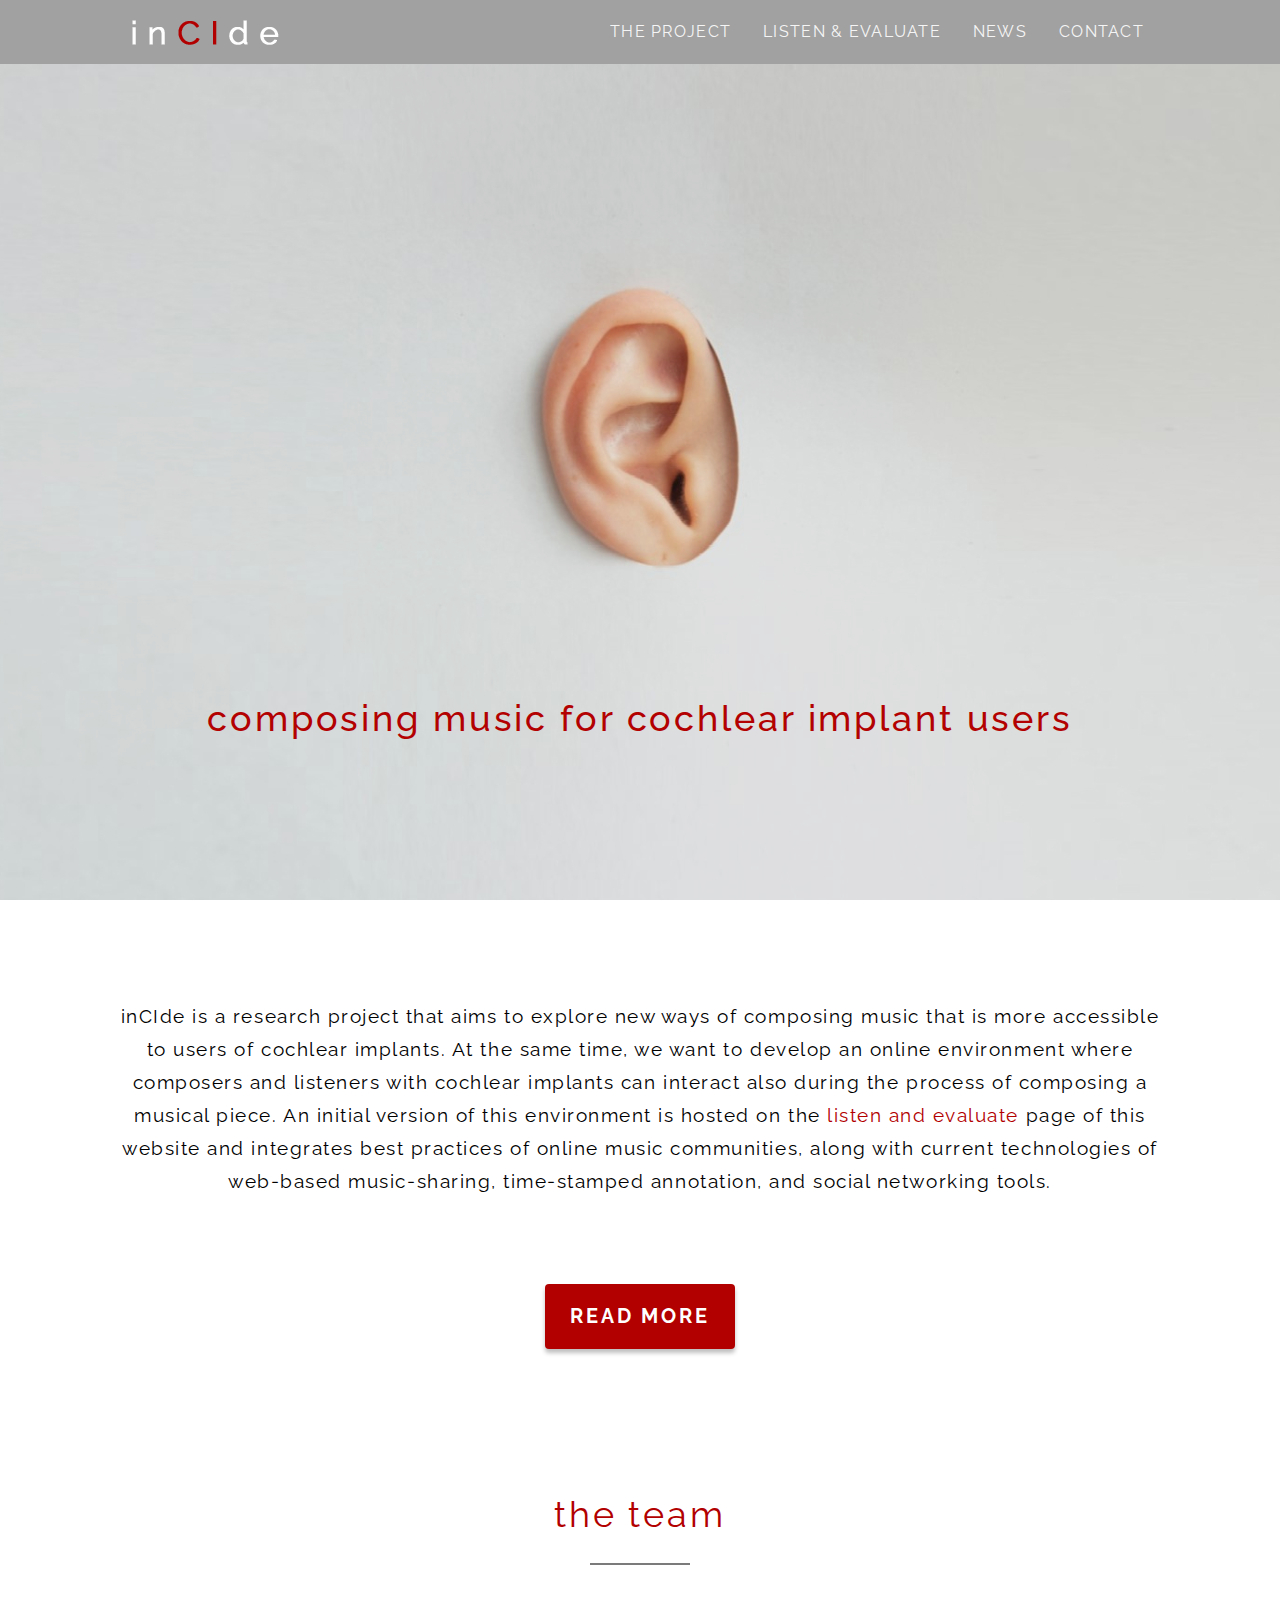
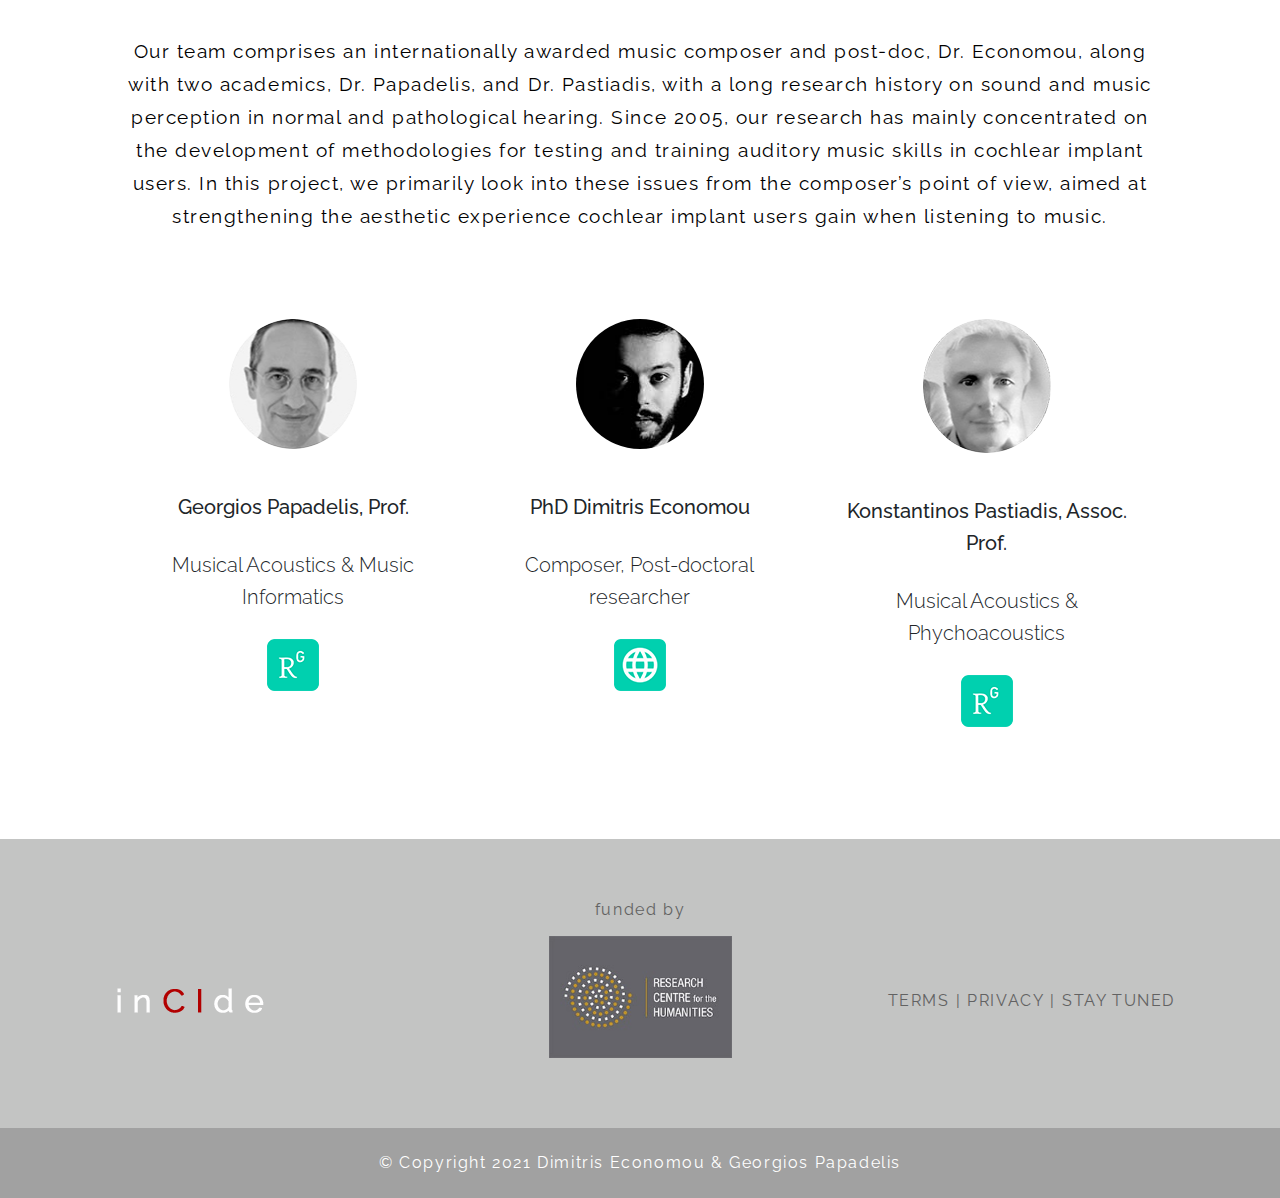
==== commit c86e58a4: "v1.1.0." ====
--- a/index.html
+++ b/index.html
@@ -1 +1 @@
-<!DOCTYPE html><html lang="en"><head><meta name="robots" content="noindex, nofollow"><meta charset="utf-8"><meta name="viewport" content="width=device-width,initial-scale=1"><meta http-equiv="X-UA-Compatible" content="IE=edge"><title>Home | inCIde</title><meta name="description" content="Composing music for cochlear implant users"><link rel="canonical" href="https://incide.mus.auth.gr/"><meta property="og:locale" content="en_US"><meta property="og:type" content="website"><meta property="og:site_name" content="inCIde"><meta property="article:modified_time" content="2021-04-22T00:36:32+00:00"><meta property="og:description" content="Composing music for cochlear implant users"><meta property="og:url" content="https://incide.mus.auth.gr/"><meta property="og:image" content="https://incide.mus.auth.gr/assets/icons/incide-og-image-min.jpg"><meta property="og:image:width" content="800"><meta property="og:image:height" content="416"><meta property="og:title" content="Home | inCIde"><meta name="twitter:card" content="summary_large_image"><link rel="shortcut icon" href="assets/icons/favicon.ico?v=1.0.6"><link rel="icon" type="image/png" sizes="32x32" href="assets/icons/favicon-32x32.png"><link rel="icon" type="image/png" sizes="16x16" href="assets/icons/favicon-16x16.png"><link rel="mask-icon" href="assets/icons/safari-pinned-tab.svg" color="#b20000"><link rel="apple-touch-icon" sizes="120x120" href="assets/icons/apple-touch-icon-120x120.png"><link rel="apple-touch-icon" sizes="152x152" href="assets/icons/apple-touch-icon-152x152.png"><link rel="apple-touch-icon" sizes="180x180" href="assets/icons/apple-touch-icon-180x180.png"><meta name="apple-mobile-web-app-title" content="inCIde"><meta name="application-name" content="inCIde"><meta name="msapplication-TileColor" content="#b20000"><meta name="msapplication-config" content="assets/icons/browserconfig.xml"><meta name="theme-color" content="#b20000"><link rel="preconnect" href="https://fonts.gstatic.com"><link href="https://fonts.googleapis.com/css2?family=Raleway:ital,wght@0,300;0,400;0,500;1,300;1,400;1,500&amp;display=swap" rel="stylesheet" type="text/css"><link href="css/styles.css?v=1.0.16" rel="stylesheet"></head><body><nav class="navbar navbar-expand-lg navbar-light bg-light-inc"><div class="container"><a class="navbar-brand" href="/"><img src="assets/img/incide-logo-173x44.png" width="173" height="44" alt="incide logo - Home page"></a><button class="navbar-toggler collapsed" type="button" data-toggle="collapse" data-target="#navbarSupportedContent" aria-controls="navbarSupportedContent" aria-expanded="false" aria-label="Toggle navigation"><span class="navbar-toggler-icon"></span></button><div class="collapse navbar-collapse" id="navbarSupportedContent"><ul class="navbar-nav ml-auto"><li class="nav-item"><a class="nav-link" href="the-project/">THE PROJECT</a></li><li class="nav-item"><a class="nav-link" href="listen-and-evaluate/">LISTEN & EVALUATE</a></li><li class="nav-item"><a class="nav-link" href="news/">NEWS</a></li><li class="nav-item"><a class="nav-link" href="contact/">CONTACT</a></li></ul></div></div></nav><div class="inc-hero"><h1 class="inc-hero-text">composing music for cochlear implant users</h1></div><section class="inc-mt-30 inc-section inc-text-36"><div class="inc-section-inner"><p>inCIde is a research project that aims to explore new ways of composing music that is more accessible to users of cochlear implants. At the same time, we want to develop an online environment where composers and listeners with cochlear implants can interact also during the process of composing a musical piece. An initial version of this environment is hosted on the <a href="listen-and-evaluate">listen and evaluate</a> page of this website and integrates best practices of online music communities, along with current technologies of web-based music-sharing, time-stamped annotation, and social networking tools.</p></div></section><section class="inc-section-no-pad"><div class="inc-section-inner"><div><a class="inc-button" href="the-project">READ MORE</a></div></div></section><section class="inc-section inc-text-36 inc-flex-column-center"><h2 class="mb-5 inc-section-title">the team</h2><div class="inc-divider"></div></section><section class="inc-section-no-pad inc-text-36"><div class="inc-section-inner"><p>We are two academics -Dr. Papadelis and Dr. Pastiadis- with a long research history in the fields of the perception of sound and music in normal and pathological hearing. Since 2005, our research has mainly concentrated on the development of methodologies for testing and training auditory music skills in cochlear implant users.</p><p>Recently, an internationally awarded music composer, Dr. Economou, joined us to explore techniques for composing music specially tailored for cochlear implant users, that consider their hearing capacity.</p></div></section><section class="testimonials text-center"><div class="container"><div class="row"><div class="col-lg-4"><div class="testimonial-item mx-auto mb-5 mb-lg-0"><img class="img-fluid rounded-circle mb-3" src="assets/img/Papadelis-photo-130x130.jpg" alt="Georgios Papadelis" width="130" height="130"><p>Georgios Papadelis, Prof.</p><p class="font-weight-light">Musical Acoustics & Music Informatics</p><a href="https://www.researchgate.net/profile/Georgios-Papadelis" target="_blank" rel="noopener" title="ResearchGate Profile"><img alt="ResearchGate-logo" src="assets/img/researchgate-52x52.png" width="52" height="52"></a></div></div><div class="col-lg-4"><div class="testimonial-item mx-auto mb-5 mb-lg-0"><img class="img-fluid rounded-circle mb-3" src="assets/img/Economou-photo-130x130.jpg" alt="Dimitris Economou" width="130" height="130"><p>PhD Dimitris Economou</p><p class="font-weight-light">Composer, Post-doctoral researcher</p><a href="https://dimitris-economou.com/" target="_blank" rel="noopener" title="Website"><img alt="Dimitris Economou website" src="assets/img/web-52x52.png" width="52" height="52"></a></div></div><div class="col-lg-4"><div class="testimonial-item mx-auto mb-5 mb-lg-0"><img class="img-fluid rounded-circle mb-3" src="assets/img/Pastiadis-photo-130x134.jpg" alt="Konstantinos Pastiadis" width="130" height="134"><p>Konstantinos Pastiadis, Assoc. Prof.</p><p class="font-weight-light">Musical Acoustics & Phychoacoustics</p><a href="https://www.researchgate.net/profile/Konstantinos-Pastiadis" target="_blank" rel="noopener" title="ResearchGate Profile"><img alt="ResearchGate-logo" src="assets/img/researchgate-52x52.png" width="52" height="52"></a></div></div></div></div></section><section class="footer-area"><div class="container inc-widget"><div class="row inc-flex-row-space-between"><div class="col-md-4 inc-pt-43"><a href="/"><img width="173" height="44" src="assets/img/incide-logo-173x44.png" alt="inCIde-logo home page" loading="lazy"></a></div><div class="col-md-4 inc-flex-column-center inc-widget"><p class="inc-footer-text">funded by</p><a href="https://www.rchumanities.gr/en/" target="_blank" rel="noopener"><img src="assets/img/KEAE-RCH_LOGO_EN_250x167_graybg.jpg" width="183" height="122" alt="Research Center for the Humanities website"></a></div><div class="col-md-4 inc-text-right inc-footer-text inc-widget inc-pt-43"><a class="inc-footer-text" href="#">TERMS</a><span class="inc-color-dark-grey inc-mrl-6">|</span><a class="inc-footer-text" href="#">PRIVACY</a><span class="inc-color-dark-grey inc-mrl-6">|</span><a class="inc-footer-text" href="contact">STAY TUNED</a></div></div></div></section><footer class="site-footer inc-text-center" id="colophon" role="contentinfo"><div class="site-info container"><div class="row"><div class="inc-copyright col-md-12">© Copyright 2021 Dimitris Economou &amp; Georgios Papadelis</div></div></div></footer><script src="https://code.jquery.com/jquery-3.5.1.slim.min.js"></script><script src="https://cdn.jsdelivr.net/npm/bootstrap@4.6.0/dist/js/bootstrap.bundle.min.js"></script></body></html>+<!DOCTYPE html><html lang="en"><head><meta name="robots" content="noindex, nofollow"><meta charset="utf-8"><meta name="viewport" content="width=device-width,initial-scale=1"><meta http-equiv="X-UA-Compatible" content="IE=edge"><title>Home | inCIde</title><meta name="description" content="Composing music for cochlear implant users"><link rel="canonical" href="https://incide.mus.auth.gr/"><meta property="og:locale" content="en_US"><meta property="og:type" content="website"><meta property="og:site_name" content="inCIde"><meta property="article:modified_time" content="2021-04-22T00:36:32+00:00"><meta property="og:description" content="Composing music for cochlear implant users"><meta property="og:url" content="https://incide.mus.auth.gr/"><meta property="og:image" content="https://incide.mus.auth.gr/assets/icons/incide-og-image-min.jpg"><meta property="og:image:width" content="800"><meta property="og:image:height" content="416"><meta property="og:title" content="Home | inCIde"><meta name="twitter:card" content="summary_large_image"><link rel="shortcut icon" href="assets/icons/favicon.ico?v=1.0.6"><link rel="icon" type="image/png" sizes="32x32" href="assets/icons/favicon-32x32.png"><link rel="icon" type="image/png" sizes="16x16" href="assets/icons/favicon-16x16.png"><link rel="mask-icon" href="assets/icons/safari-pinned-tab.svg" color="#b20000"><link rel="apple-touch-icon" sizes="120x120" href="assets/icons/apple-touch-icon-120x120.png"><link rel="apple-touch-icon" sizes="152x152" href="assets/icons/apple-touch-icon-152x152.png"><link rel="apple-touch-icon" sizes="180x180" href="assets/icons/apple-touch-icon-180x180.png"><meta name="apple-mobile-web-app-title" content="inCIde"><meta name="application-name" content="inCIde"><meta name="msapplication-TileColor" content="#b20000"><meta name="msapplication-config" content="assets/icons/browserconfig.xml"><meta name="theme-color" content="#b20000"><link rel="preconnect" href="https://fonts.gstatic.com"><link href="https://fonts.googleapis.com/css2?family=Raleway:ital,wght@0,300;0,400;0,500;1,300;1,400;1,500&amp;display=swap" rel="stylesheet" type="text/css"><link href="css/styles.css?v=1.1" rel="stylesheet"></head><body><nav class="navbar navbar-expand-lg navbar-light bg-light-inc"><div class="container"><a class="navbar-brand" href="/"><img src="assets/img/incide-logo-173x44.png" width="173" height="44" alt="incide logo - Home page"></a><div class="collapse navbar-collapse" id="navbarSupportedContent"><ul class="navbar-nav ml-auto"><li class="nav-item"><a class="nav-link" href="the-project/">THE PROJECT</a></li><li class="nav-item"><a class="nav-link" href="listen-and-evaluate/">LISTEN & EVALUATE</a></li><li class="nav-item"><a class="nav-link" href="news/">NEWS</a></li><li class="nav-item"><a class="nav-link" href="contact/">CONTACT</a></li></ul></div><span id="hamb" style="font-size:30px;cursor:pointer">&#9776;</span><div class="sidenav" id="mySidenav"><a class="closebtn" id="closeSidenav" href="javascript:void(0)">&times;</a><a class="nav-link" href="the-project/">THE PROJECT</a><a class="nav-link" href="listen-and-evaluate/">LISTEN & EVALUATE</a><a class="nav-link" href="news/">NEWS</a><a class="nav-link" href="contact/">CONTACT</a></div></div></nav><div class="inc-hero"><h1 class="inc-hero-text">composing music for cochlear implant users</h1></div><section class="inc-mt-30 inc-section inc-text-36"><div class="inc-section-inner"><p>inCIde is a research project that aims to explore new ways of composing music that is more accessible to users of cochlear implants. At the same time, we want to develop an online environment where composers and listeners with cochlear implants can interact also during the process of composing a musical piece. An initial version of this environment is hosted on the <a href="listen-and-evaluate">listen and evaluate</a> page of this website and integrates best practices of online music communities, along with current technologies of web-based music-sharing, time-stamped annotation, and social networking tools.</p></div></section><section class="inc-section-no-pad"><div class="inc-section-inner"><div><a class="inc-button" href="the-project">READ MORE</a></div></div></section><section class="inc-section inc-text-36 inc-flex-column-center"><h2 class="mb-5 inc-section-title">the team</h2><div class="inc-divider"></div></section><section class="inc-section-no-pad inc-text-36"><div class="inc-section-inner"><p>Our team comprises an internationally awarded music composer and post-doc, Dr. Economou, along with two academics, Dr. Papadelis, and Dr. Pastiadis, with a long research history on sound and music perception in normal and pathological hearing. Since 2005, our research has mainly concentrated on the development of methodologies for testing and training auditory music skills in cochlear implant users. In this project, we primarily look into these issues from the composer’s point of view, aimed at strengthening the aesthetic experience cochlear implant users gain when listening to music. </p></div></section><section class="testimonials text-center"><div class="container"><div class="row"><div class="col-lg-4"><div class="testimonial-item mx-auto mb-5 mb-lg-0"><img class="img-fluid rounded-circle mb-3" src="assets/img/Papadelis-photo-130x130.jpg" alt="Georgios Papadelis" width="130" height="130"><p>Georgios Papadelis, Prof.</p><p class="font-weight-light">Musical Acoustics & Music Informatics</p><a href="https://www.researchgate.net/profile/Georgios-Papadelis" target="_blank" rel="noopener" title="ResearchGate Profile"><img alt="ResearchGate-logo" src="assets/img/researchgate-52x52.png" width="52" height="52"></a></div></div><div class="col-lg-4"><div class="testimonial-item mx-auto mb-5 mb-lg-0"><img class="img-fluid rounded-circle mb-3" src="assets/img/Economou-photo-130x130.jpg" alt="Dimitris Economou" width="130" height="130"><p>PhD Dimitris Economou</p><p class="font-weight-light">Composer, Post-doctoral researcher</p><a href="https://dimitris-economou.com/" target="_blank" rel="noopener" title="Website"><img alt="Dimitris Economou website" src="assets/img/web-52x52.png" width="52" height="52"></a></div></div><div class="col-lg-4"><div class="testimonial-item mx-auto mb-5 mb-lg-0"><img class="img-fluid rounded-circle mb-3" src="assets/img/Pastiadis-photo-130x134.jpg" alt="Konstantinos Pastiadis" width="130" height="134"><p>Konstantinos Pastiadis, Assoc. Prof.</p><p class="font-weight-light">Musical Acoustics & Phychoacoustics</p><a href="https://www.researchgate.net/profile/Konstantinos-Pastiadis" target="_blank" rel="noopener" title="ResearchGate Profile"><img alt="ResearchGate-logo" src="assets/img/researchgate-52x52.png" width="52" height="52"></a></div></div></div></div></section><section class="footer-area"><div class="container inc-widget"><div class="row inc-flex-row-space-between"><div class="col-md-4 inc-pt-43"><a href="/"><img width="173" height="44" src="assets/img/incide-logo-173x44.png" alt="inCIde-logo home page" loading="lazy"></a></div><div class="col-md-4 inc-flex-column-center inc-widget"><p class="inc-footer-text">funded by</p><a href="https://www.rchumanities.gr/en/" target="_blank" rel="noopener"><img src="assets/img/KEAE-RCH_LOGO_EN_250x167_graybg.jpg" width="183" height="122" alt="Research Center for the Humanities website"></a></div><div class="col-md-4 inc-text-right inc-footer-text inc-widget inc-pt-43"><a class="inc-footer-text" href="#">TERMS</a><span class="inc-color-dark-grey inc-mrl-6">|</span><a class="inc-footer-text" href="#">PRIVACY</a><span class="inc-color-dark-grey inc-mrl-6">|</span><a class="inc-footer-text" href="contact">STAY TUNED</a></div></div></div></section><footer class="site-footer inc-text-center" id="colophon" role="contentinfo"><div class="site-info container"><div class="row"><div class="inc-copyright col-md-12">© Copyright 2021 Dimitris Economou &amp; Georgios Papadelis</div></div></div></footer><script src="js/scripts.js"></script></body></html>--- a/css/styles.css
+++ b/css/styles.css
@@ -1 +1 @@
-@charset "UTF-8";:root{--blue:#007bff;--indigo:#6610f2;--purple:#6f42c1;--pink:#e83e8c;--red:#dc3545;--orange:#fd7e14;--yellow:#ffc107;--green:#28a745;--teal:#20c997;--cyan:#17a2b8;--white:#fff;--gray:#6c757d;--gray-dark:#343a40;--primary:#007bff;--secondary:#6c757d;--success:#28a745;--info:#17a2b8;--warning:#ffc107;--danger:#dc3545;--light:#f8f9fa;--dark:#343a40;--breakpoint-xs:0;--breakpoint-sm:576px;--breakpoint-md:768px;--breakpoint-lg:992px;--breakpoint-xl:1200px;--font-family-sans-serif:-apple-system,BlinkMacSystemFont,"Segoe UI",Roboto,"Helvetica Neue",Arial,"Noto Sans","Liberation Sans",sans-serif,"Apple Color Emoji","Segoe UI Emoji","Segoe UI Symbol","Noto Color Emoji";--font-family-monospace:SFMono-Regular,Menlo,Monaco,Consolas,"Liberation Mono","Courier New",monospace}*,::after,::before{box-sizing:border-box}html{font-family:sans-serif;line-height:1.15;-webkit-text-size-adjust:100%;-webkit-tap-highlight-color:transparent}article,aside,figcaption,figure,footer,header,hgroup,main,nav,section{display:block}body{margin:0;font-family:Raleway,-apple-system,BlinkMacSystemFont,"Segoe UI",Roboto,"Helvetica Neue",Arial,sans-serif,"Apple Color Emoji","Segoe UI Emoji","Segoe UI Symbol","Noto Color Emoji";font-size:1rem;font-weight:400;line-height:1.5;color:#212529;text-align:left;background-color:#fff}[tabindex="-1"]:focus:not(:focus-visible){outline:0!important}hr{box-sizing:content-box;height:0;overflow:visible}h1,h2,h3,h4,h5,h6{margin-top:0;margin-bottom:.5rem}p{margin-top:0;margin-bottom:1rem}abbr[data-original-title],abbr[title]{text-decoration:underline;-webkit-text-decoration:underline dotted;text-decoration:underline dotted;cursor:help;border-bottom:0;-webkit-text-decoration-skip-ink:none;text-decoration-skip-ink:none}address{margin-bottom:1rem;font-style:normal;line-height:inherit}dl,ol,ul{margin-top:0;margin-bottom:1rem}ol ol,ol ul,ul ol,ul ul{margin-bottom:0}dt{font-weight:700}dd{margin-bottom:.5rem;margin-left:0}blockquote{margin:0 0 1rem}b,strong{font-weight:bolder}small{font-size:80%}sub,sup{position:relative;font-size:75%;line-height:0;vertical-align:baseline}sub{bottom:-.25em}sup{top:-.5em}a{color:#007bff;text-decoration:none;background-color:transparent}a:hover{color:#0056b3;text-decoration:underline}a:not([href]):not([class]){color:inherit;text-decoration:none}a:not([href]):not([class]):hover{color:inherit;text-decoration:none}code,kbd,pre,samp{font-family:SFMono-Regular,Menlo,Monaco,Consolas,"Liberation Mono","Courier New",monospace;font-size:1em}pre{margin-top:0;margin-bottom:1rem;overflow:auto;-ms-overflow-style:scrollbar}figure{margin:0 0 1rem}img{vertical-align:middle;border-style:none}svg{overflow:hidden;vertical-align:middle}table{border-collapse:collapse}caption{padding-top:.75rem;padding-bottom:.75rem;color:#6c757d;text-align:left;caption-side:bottom}th{text-align:inherit;text-align:-webkit-match-parent}label{display:inline-block;margin-bottom:.5rem}button{border-radius:0}button:focus:not(:focus-visible){outline:0}button,input,optgroup,select,textarea{margin:0;font-family:inherit;font-size:inherit;line-height:inherit}button,input{overflow:visible}button,select{text-transform:none}[role=button]{cursor:pointer}select{word-wrap:normal}[type=button],[type=reset],[type=submit],button{-webkit-appearance:button}[type=button]:not(:disabled),[type=reset]:not(:disabled),[type=submit]:not(:disabled),button:not(:disabled){cursor:pointer}[type=button]::-moz-focus-inner,[type=reset]::-moz-focus-inner,[type=submit]::-moz-focus-inner,button::-moz-focus-inner{padding:0;border-style:none}input[type=checkbox],input[type=radio]{box-sizing:border-box;padding:0}textarea{overflow:auto;resize:vertical}fieldset{min-width:0;padding:0;margin:0;border:0}legend{display:block;width:100%;max-width:100%;padding:0;margin-bottom:.5rem;font-size:1.5rem;line-height:inherit;color:inherit;white-space:normal}progress{vertical-align:baseline}[type=number]::-webkit-inner-spin-button,[type=number]::-webkit-outer-spin-button{height:auto}[type=search]{outline-offset:-2px;-webkit-appearance:none}[type=search]::-webkit-search-decoration{-webkit-appearance:none}::-webkit-file-upload-button{font:inherit;-webkit-appearance:button}output{display:inline-block}summary{display:list-item;cursor:pointer}template{display:none}[hidden]{display:none!important}.h1,.h2,.h3,.h4,.h5,.h6,h1,h2,h3,h4,h5,h6{margin-bottom:.5rem;font-weight:700;line-height:1.2}.h1,h1{font-size:2.5rem}.h2,h2{font-size:2rem}.h3,h3{font-size:1.75rem}.h4,h4{font-size:1.5rem}.h5,h5{font-size:1.25rem}.h6,h6{font-size:1rem}.lead{font-size:1.25rem;font-weight:300}.display-1{font-size:6rem;font-weight:300;line-height:1.2}.display-2{font-size:5.5rem;font-weight:300;line-height:1.2}.display-3{font-size:4.5rem;font-weight:300;line-height:1.2}.display-4{font-size:3.5rem;font-weight:300;line-height:1.2}hr{margin-top:1rem;margin-bottom:1rem;border:0;border-top:1px solid rgba(0,0,0,.1)}.small,small{font-size:80%;font-weight:400}.mark,mark{padding:.2em;background-color:#fcf8e3}.list-unstyled{padding-left:0;list-style:none}.list-inline{padding-left:0;list-style:none}.list-inline-item{display:inline-block}.list-inline-item:not(:last-child){margin-right:.5rem}.initialism{font-size:90%;text-transform:uppercase}.blockquote{margin-bottom:1rem;font-size:1.25rem}.blockquote-footer{display:block;font-size:80%;color:#6c757d}.blockquote-footer::before{content:"— "}.container,.container-fluid,.container-lg,.container-md,.container-sm,.container-xl{width:100%;padding-right:15px;padding-left:15px;margin-right:auto;margin-left:auto}@media (min-width:576px){.container,.container-sm{max-width:540px}}@media (min-width:768px){.container,.container-md,.container-sm{max-width:720px}}@media (min-width:992px){.container,.container-lg,.container-md,.container-sm{max-width:960px}}@media (min-width:1200px){.container,.container-lg,.container-md,.container-sm,.container-xl{max-width:1140px}}.row{display:flex;flex-wrap:wrap;margin-right:-15px;margin-left:-15px}.no-gutters{margin-right:0;margin-left:0}.no-gutters>.col,.no-gutters>[class*=col-]{padding-right:0;padding-left:0}.col,.col-1,.col-10,.col-11,.col-12,.col-2,.col-3,.col-4,.col-5,.col-6,.col-7,.col-8,.col-9,.col-auto,.col-lg,.col-lg-1,.col-lg-10,.col-lg-11,.col-lg-12,.col-lg-2,.col-lg-3,.col-lg-4,.col-lg-5,.col-lg-6,.col-lg-7,.col-lg-8,.col-lg-9,.col-lg-auto,.col-md,.col-md-1,.col-md-10,.col-md-11,.col-md-12,.col-md-2,.col-md-3,.col-md-4,.col-md-5,.col-md-6,.col-md-7,.col-md-8,.col-md-9,.col-md-auto,.col-sm,.col-sm-1,.col-sm-10,.col-sm-11,.col-sm-12,.col-sm-2,.col-sm-3,.col-sm-4,.col-sm-5,.col-sm-6,.col-sm-7,.col-sm-8,.col-sm-9,.col-sm-auto,.col-xl,.col-xl-1,.col-xl-10,.col-xl-11,.col-xl-12,.col-xl-2,.col-xl-3,.col-xl-4,.col-xl-5,.col-xl-6,.col-xl-7,.col-xl-8,.col-xl-9,.col-xl-auto{position:relative;width:100%;padding-right:15px;padding-left:15px}.col{flex-basis:0;flex-grow:1;max-width:100%}.row-cols-1>*{flex:0 0 100%;max-width:100%}.row-cols-2>*{flex:0 0 50%;max-width:50%}.row-cols-3>*{flex:0 0 33.3333333333%;max-width:33.3333333333%}.row-cols-4>*{flex:0 0 25%;max-width:25%}.row-cols-5>*{flex:0 0 20%;max-width:20%}.row-cols-6>*{flex:0 0 16.6666666667%;max-width:16.6666666667%}.col-auto{flex:0 0 auto;width:auto;max-width:100%}.col-1{flex:0 0 8.3333333333%;max-width:8.3333333333%}.col-2{flex:0 0 16.6666666667%;max-width:16.6666666667%}.col-3{flex:0 0 25%;max-width:25%}.col-4{flex:0 0 33.3333333333%;max-width:33.3333333333%}.col-5{flex:0 0 41.6666666667%;max-width:41.6666666667%}.col-6{flex:0 0 50%;max-width:50%}.col-7{flex:0 0 58.3333333333%;max-width:58.3333333333%}.col-8{flex:0 0 66.6666666667%;max-width:66.6666666667%}.col-9{flex:0 0 75%;max-width:75%}.col-10{flex:0 0 83.3333333333%;max-width:83.3333333333%}.col-11{flex:0 0 91.6666666667%;max-width:91.6666666667%}.col-12{flex:0 0 100%;max-width:100%}.order-first{order:-1}.order-last{order:13}.order-0{order:0}.order-1{order:1}.order-2{order:2}.order-3{order:3}.order-4{order:4}.order-5{order:5}.order-6{order:6}.order-7{order:7}.order-8{order:8}.order-9{order:9}.order-10{order:10}.order-11{order:11}.order-12{order:12}.offset-1{margin-left:8.3333333333%}.offset-2{margin-left:16.6666666667%}.offset-3{margin-left:25%}.offset-4{margin-left:33.3333333333%}.offset-5{margin-left:41.6666666667%}.offset-6{margin-left:50%}.offset-7{margin-left:58.3333333333%}.offset-8{margin-left:66.6666666667%}.offset-9{margin-left:75%}.offset-10{margin-left:83.3333333333%}.offset-11{margin-left:91.6666666667%}@media (min-width:576px){.col-sm{flex-basis:0;flex-grow:1;max-width:100%}.row-cols-sm-1>*{flex:0 0 100%;max-width:100%}.row-cols-sm-2>*{flex:0 0 50%;max-width:50%}.row-cols-sm-3>*{flex:0 0 33.3333333333%;max-width:33.3333333333%}.row-cols-sm-4>*{flex:0 0 25%;max-width:25%}.row-cols-sm-5>*{flex:0 0 20%;max-width:20%}.row-cols-sm-6>*{flex:0 0 16.6666666667%;max-width:16.6666666667%}.col-sm-auto{flex:0 0 auto;width:auto;max-width:100%}.col-sm-1{flex:0 0 8.3333333333%;max-width:8.3333333333%}.col-sm-2{flex:0 0 16.6666666667%;max-width:16.6666666667%}.col-sm-3{flex:0 0 25%;max-width:25%}.col-sm-4{flex:0 0 33.3333333333%;max-width:33.3333333333%}.col-sm-5{flex:0 0 41.6666666667%;max-width:41.6666666667%}.col-sm-6{flex:0 0 50%;max-width:50%}.col-sm-7{flex:0 0 58.3333333333%;max-width:58.3333333333%}.col-sm-8{flex:0 0 66.6666666667%;max-width:66.6666666667%}.col-sm-9{flex:0 0 75%;max-width:75%}.col-sm-10{flex:0 0 83.3333333333%;max-width:83.3333333333%}.col-sm-11{flex:0 0 91.6666666667%;max-width:91.6666666667%}.col-sm-12{flex:0 0 100%;max-width:100%}.order-sm-first{order:-1}.order-sm-last{order:13}.order-sm-0{order:0}.order-sm-1{order:1}.order-sm-2{order:2}.order-sm-3{order:3}.order-sm-4{order:4}.order-sm-5{order:5}.order-sm-6{order:6}.order-sm-7{order:7}.order-sm-8{order:8}.order-sm-9{order:9}.order-sm-10{order:10}.order-sm-11{order:11}.order-sm-12{order:12}.offset-sm-0{margin-left:0}.offset-sm-1{margin-left:8.3333333333%}.offset-sm-2{margin-left:16.6666666667%}.offset-sm-3{margin-left:25%}.offset-sm-4{margin-left:33.3333333333%}.offset-sm-5{margin-left:41.6666666667%}.offset-sm-6{margin-left:50%}.offset-sm-7{margin-left:58.3333333333%}.offset-sm-8{margin-left:66.6666666667%}.offset-sm-9{margin-left:75%}.offset-sm-10{margin-left:83.3333333333%}.offset-sm-11{margin-left:91.6666666667%}}@media (min-width:768px){.col-md{flex-basis:0;flex-grow:1;max-width:100%}.row-cols-md-1>*{flex:0 0 100%;max-width:100%}.row-cols-md-2>*{flex:0 0 50%;max-width:50%}.row-cols-md-3>*{flex:0 0 33.3333333333%;max-width:33.3333333333%}.row-cols-md-4>*{flex:0 0 25%;max-width:25%}.row-cols-md-5>*{flex:0 0 20%;max-width:20%}.row-cols-md-6>*{flex:0 0 16.6666666667%;max-width:16.6666666667%}.col-md-auto{flex:0 0 auto;width:auto;max-width:100%}.col-md-1{flex:0 0 8.3333333333%;max-width:8.3333333333%}.col-md-2{flex:0 0 16.6666666667%;max-width:16.6666666667%}.col-md-3{flex:0 0 25%;max-width:25%}.col-md-4{flex:0 0 33.3333333333%;max-width:33.3333333333%}.col-md-5{flex:0 0 41.6666666667%;max-width:41.6666666667%}.col-md-6{flex:0 0 50%;max-width:50%}.col-md-7{flex:0 0 58.3333333333%;max-width:58.3333333333%}.col-md-8{flex:0 0 66.6666666667%;max-width:66.6666666667%}.col-md-9{flex:0 0 75%;max-width:75%}.col-md-10{flex:0 0 83.3333333333%;max-width:83.3333333333%}.col-md-11{flex:0 0 91.6666666667%;max-width:91.6666666667%}.col-md-12{flex:0 0 100%;max-width:100%}.order-md-first{order:-1}.order-md-last{order:13}.order-md-0{order:0}.order-md-1{order:1}.order-md-2{order:2}.order-md-3{order:3}.order-md-4{order:4}.order-md-5{order:5}.order-md-6{order:6}.order-md-7{order:7}.order-md-8{order:8}.order-md-9{order:9}.order-md-10{order:10}.order-md-11{order:11}.order-md-12{order:12}.offset-md-0{margin-left:0}.offset-md-1{margin-left:8.3333333333%}.offset-md-2{margin-left:16.6666666667%}.offset-md-3{margin-left:25%}.offset-md-4{margin-left:33.3333333333%}.offset-md-5{margin-left:41.6666666667%}.offset-md-6{margin-left:50%}.offset-md-7{margin-left:58.3333333333%}.offset-md-8{margin-left:66.6666666667%}.offset-md-9{margin-left:75%}.offset-md-10{margin-left:83.3333333333%}.offset-md-11{margin-left:91.6666666667%}}@media (min-width:992px){.col-lg{flex-basis:0;flex-grow:1;max-width:100%}.row-cols-lg-1>*{flex:0 0 100%;max-width:100%}.row-cols-lg-2>*{flex:0 0 50%;max-width:50%}.row-cols-lg-3>*{flex:0 0 33.3333333333%;max-width:33.3333333333%}.row-cols-lg-4>*{flex:0 0 25%;max-width:25%}.row-cols-lg-5>*{flex:0 0 20%;max-width:20%}.row-cols-lg-6>*{flex:0 0 16.6666666667%;max-width:16.6666666667%}.col-lg-auto{flex:0 0 auto;width:auto;max-width:100%}.col-lg-1{flex:0 0 8.3333333333%;max-width:8.3333333333%}.col-lg-2{flex:0 0 16.6666666667%;max-width:16.6666666667%}.col-lg-3{flex:0 0 25%;max-width:25%}.col-lg-4{flex:0 0 33.3333333333%;max-width:33.3333333333%}.col-lg-5{flex:0 0 41.6666666667%;max-width:41.6666666667%}.col-lg-6{flex:0 0 50%;max-width:50%}.col-lg-7{flex:0 0 58.3333333333%;max-width:58.3333333333%}.col-lg-8{flex:0 0 66.6666666667%;max-width:66.6666666667%}.col-lg-9{flex:0 0 75%;max-width:75%}.col-lg-10{flex:0 0 83.3333333333%;max-width:83.3333333333%}.col-lg-11{flex:0 0 91.6666666667%;max-width:91.6666666667%}.col-lg-12{flex:0 0 100%;max-width:100%}.order-lg-first{order:-1}.order-lg-last{order:13}.order-lg-0{order:0}.order-lg-1{order:1}.order-lg-2{order:2}.order-lg-3{order:3}.order-lg-4{order:4}.order-lg-5{order:5}.order-lg-6{order:6}.order-lg-7{order:7}.order-lg-8{order:8}.order-lg-9{order:9}.order-lg-10{order:10}.order-lg-11{order:11}.order-lg-12{order:12}.offset-lg-0{margin-left:0}.offset-lg-1{margin-left:8.3333333333%}.offset-lg-2{margin-left:16.6666666667%}.offset-lg-3{margin-left:25%}.offset-lg-4{margin-left:33.3333333333%}.offset-lg-5{margin-left:41.6666666667%}.offset-lg-6{margin-left:50%}.offset-lg-7{margin-left:58.3333333333%}.offset-lg-8{margin-left:66.6666666667%}.offset-lg-9{margin-left:75%}.offset-lg-10{margin-left:83.3333333333%}.offset-lg-11{margin-left:91.6666666667%}}@media (min-width:1200px){.col-xl{flex-basis:0;flex-grow:1;max-width:100%}.row-cols-xl-1>*{flex:0 0 100%;max-width:100%}.row-cols-xl-2>*{flex:0 0 50%;max-width:50%}.row-cols-xl-3>*{flex:0 0 33.3333333333%;max-width:33.3333333333%}.row-cols-xl-4>*{flex:0 0 25%;max-width:25%}.row-cols-xl-5>*{flex:0 0 20%;max-width:20%}.row-cols-xl-6>*{flex:0 0 16.6666666667%;max-width:16.6666666667%}.col-xl-auto{flex:0 0 auto;width:auto;max-width:100%}.col-xl-1{flex:0 0 8.3333333333%;max-width:8.3333333333%}.col-xl-2{flex:0 0 16.6666666667%;max-width:16.6666666667%}.col-xl-3{flex:0 0 25%;max-width:25%}.col-xl-4{flex:0 0 33.3333333333%;max-width:33.3333333333%}.col-xl-5{flex:0 0 41.6666666667%;max-width:41.6666666667%}.col-xl-6{flex:0 0 50%;max-width:50%}.col-xl-7{flex:0 0 58.3333333333%;max-width:58.3333333333%}.col-xl-8{flex:0 0 66.6666666667%;max-width:66.6666666667%}.col-xl-9{flex:0 0 75%;max-width:75%}.col-xl-10{flex:0 0 83.3333333333%;max-width:83.3333333333%}.col-xl-11{flex:0 0 91.6666666667%;max-width:91.6666666667%}.col-xl-12{flex:0 0 100%;max-width:100%}.order-xl-first{order:-1}.order-xl-last{order:13}.order-xl-0{order:0}.order-xl-1{order:1}.order-xl-2{order:2}.order-xl-3{order:3}.order-xl-4{order:4}.order-xl-5{order:5}.order-xl-6{order:6}.order-xl-7{order:7}.order-xl-8{order:8}.order-xl-9{order:9}.order-xl-10{order:10}.order-xl-11{order:11}.order-xl-12{order:12}.offset-xl-0{margin-left:0}.offset-xl-1{margin-left:8.3333333333%}.offset-xl-2{margin-left:16.6666666667%}.offset-xl-3{margin-left:25%}.offset-xl-4{margin-left:33.3333333333%}.offset-xl-5{margin-left:41.6666666667%}.offset-xl-6{margin-left:50%}.offset-xl-7{margin-left:58.3333333333%}.offset-xl-8{margin-left:66.6666666667%}.offset-xl-9{margin-left:75%}.offset-xl-10{margin-left:83.3333333333%}.offset-xl-11{margin-left:91.6666666667%}}.fade{transition:opacity .15s linear}@media (prefers-reduced-motion:reduce){.fade{transition:none}}.fade:not(.show){opacity:0}.collapse:not(.show){display:none}.collapsing{position:relative;height:0;overflow:hidden;transition:height .35s ease}@media (prefers-reduced-motion:reduce){.collapsing{transition:none}}.nav{display:flex;flex-wrap:wrap;padding-left:0;margin-bottom:0;list-style:none}.nav-link{display:block;padding:.5rem 1rem}.nav-link:focus,.nav-link:hover{text-decoration:none}.nav-link.disabled{color:#6c757d;pointer-events:none;cursor:default}.nav-tabs{border-bottom:1px solid #dee2e6}.nav-tabs .nav-link{margin-bottom:-1px;border:1px solid transparent;border-top-left-radius:.25rem;border-top-right-radius:.25rem}.nav-tabs .nav-link:focus,.nav-tabs .nav-link:hover{border-color:#e9ecef #e9ecef #dee2e6}.nav-tabs .nav-link.disabled{color:#6c757d;background-color:transparent;border-color:transparent}.nav-tabs .nav-item.show .nav-link,.nav-tabs .nav-link.active{color:#495057;background-color:#fff;border-color:#dee2e6 #dee2e6 #fff}.nav-tabs .dropdown-menu{margin-top:-1px;border-top-left-radius:0;border-top-right-radius:0}.nav-pills .nav-link{border-radius:.25rem}.nav-pills .nav-link.active,.nav-pills .show>.nav-link{color:#fff;background-color:#007bff}.nav-fill .nav-item,.nav-fill>.nav-link{flex:1 1 auto;text-align:center}.nav-justified .nav-item,.nav-justified>.nav-link{flex-basis:0;flex-grow:1;text-align:center}.tab-content>.tab-pane{display:none}.tab-content>.active{display:block}.navbar{position:relative;display:flex;flex-wrap:wrap;align-items:center;justify-content:space-between;padding:.5rem 1rem}.navbar .container,.navbar .container-fluid,.navbar .container-lg,.navbar .container-md,.navbar .container-sm,.navbar .container-xl{display:flex;flex-wrap:wrap;align-items:center;justify-content:space-between}.navbar-brand{display:inline-block;padding-top:.3125rem;padding-bottom:.3125rem;margin-right:1rem;font-size:1.25rem;line-height:inherit;white-space:nowrap}.navbar-brand:focus,.navbar-brand:hover{text-decoration:none}.navbar-nav{display:flex;flex-direction:column;padding-left:0;margin-bottom:0;list-style:none}.navbar-nav .nav-link{padding-right:0;padding-left:0}.navbar-nav .dropdown-menu{position:static;float:none}.navbar-text{display:inline-block;padding-top:.5rem;padding-bottom:.5rem}.navbar-collapse{flex-basis:100%;flex-grow:1;align-items:center}.navbar-toggler{padding:.25rem .75rem;font-size:1.25rem;line-height:1;background-color:transparent;border:1px solid transparent;border-radius:.25rem}.navbar-toggler:focus,.navbar-toggler:hover{text-decoration:none}.navbar-toggler-icon{display:inline-block;width:1.5em;height:1.5em;vertical-align:middle;content:"";background:50%/100% 100% no-repeat}.navbar-nav-scroll{max-height:75vh;overflow-y:auto}@media (max-width:575.98px){.navbar-expand-sm>.container,.navbar-expand-sm>.container-fluid,.navbar-expand-sm>.container-lg,.navbar-expand-sm>.container-md,.navbar-expand-sm>.container-sm,.navbar-expand-sm>.container-xl{padding-right:0;padding-left:0}}@media (min-width:576px){.navbar-expand-sm{flex-flow:row nowrap;justify-content:flex-start}.navbar-expand-sm .navbar-nav{flex-direction:row}.navbar-expand-sm .navbar-nav .dropdown-menu{position:absolute}.navbar-expand-sm .navbar-nav .nav-link{padding-right:.5rem;padding-left:.5rem}.navbar-expand-sm>.container,.navbar-expand-sm>.container-fluid,.navbar-expand-sm>.container-lg,.navbar-expand-sm>.container-md,.navbar-expand-sm>.container-sm,.navbar-expand-sm>.container-xl{flex-wrap:nowrap}.navbar-expand-sm .navbar-nav-scroll{overflow:visible}.navbar-expand-sm .navbar-collapse{display:flex!important;flex-basis:auto}.navbar-expand-sm .navbar-toggler{display:none}}@media (max-width:767.98px){.navbar-expand-md>.container,.navbar-expand-md>.container-fluid,.navbar-expand-md>.container-lg,.navbar-expand-md>.container-md,.navbar-expand-md>.container-sm,.navbar-expand-md>.container-xl{padding-right:0;padding-left:0}}@media (min-width:768px){.navbar-expand-md{flex-flow:row nowrap;justify-content:flex-start}.navbar-expand-md .navbar-nav{flex-direction:row}.navbar-expand-md .navbar-nav .dropdown-menu{position:absolute}.navbar-expand-md .navbar-nav .nav-link{padding-right:.5rem;padding-left:.5rem}.navbar-expand-md>.container,.navbar-expand-md>.container-fluid,.navbar-expand-md>.container-lg,.navbar-expand-md>.container-md,.navbar-expand-md>.container-sm,.navbar-expand-md>.container-xl{flex-wrap:nowrap}.navbar-expand-md .navbar-nav-scroll{overflow:visible}.navbar-expand-md .navbar-collapse{display:flex!important;flex-basis:auto}.navbar-expand-md .navbar-toggler{display:none}}@media (max-width:991.98px){.navbar-expand-lg>.container,.navbar-expand-lg>.container-fluid,.navbar-expand-lg>.container-lg,.navbar-expand-lg>.container-md,.navbar-expand-lg>.container-sm,.navbar-expand-lg>.container-xl{padding-right:0;padding-left:0}}@media (min-width:992px){.navbar-expand-lg{flex-flow:row nowrap;justify-content:flex-start}.navbar-expand-lg .navbar-nav{flex-direction:row}.navbar-expand-lg .navbar-nav .dropdown-menu{position:absolute}.navbar-expand-lg .navbar-nav .nav-link{padding-right:.5rem;padding-left:.5rem}.navbar-expand-lg>.container,.navbar-expand-lg>.container-fluid,.navbar-expand-lg>.container-lg,.navbar-expand-lg>.container-md,.navbar-expand-lg>.container-sm,.navbar-expand-lg>.container-xl{flex-wrap:nowrap}.navbar-expand-lg .navbar-nav-scroll{overflow:visible}.navbar-expand-lg .navbar-collapse{display:flex!important;flex-basis:auto}.navbar-expand-lg .navbar-toggler{display:none}}@media (max-width:1199.98px){.navbar-expand-xl>.container,.navbar-expand-xl>.container-fluid,.navbar-expand-xl>.container-lg,.navbar-expand-xl>.container-md,.navbar-expand-xl>.container-sm,.navbar-expand-xl>.container-xl{padding-right:0;padding-left:0}}@media (min-width:1200px){.navbar-expand-xl{flex-flow:row nowrap;justify-content:flex-start}.navbar-expand-xl .navbar-nav{flex-direction:row}.navbar-expand-xl .navbar-nav .dropdown-menu{position:absolute}.navbar-expand-xl .navbar-nav .nav-link{padding-right:.5rem;padding-left:.5rem}.navbar-expand-xl>.container,.navbar-expand-xl>.container-fluid,.navbar-expand-xl>.container-lg,.navbar-expand-xl>.container-md,.navbar-expand-xl>.container-sm,.navbar-expand-xl>.container-xl{flex-wrap:nowrap}.navbar-expand-xl .navbar-nav-scroll{overflow:visible}.navbar-expand-xl .navbar-collapse{display:flex!important;flex-basis:auto}.navbar-expand-xl .navbar-toggler{display:none}}.navbar-expand{flex-flow:row nowrap;justify-content:flex-start}.navbar-expand>.container,.navbar-expand>.container-fluid,.navbar-expand>.container-lg,.navbar-expand>.container-md,.navbar-expand>.container-sm,.navbar-expand>.container-xl{padding-right:0;padding-left:0}.navbar-expand .navbar-nav{flex-direction:row}.navbar-expand .navbar-nav .dropdown-menu{position:absolute}.navbar-expand .navbar-nav .nav-link{padding-right:.5rem;padding-left:.5rem}.navbar-expand>.container,.navbar-expand>.container-fluid,.navbar-expand>.container-lg,.navbar-expand>.container-md,.navbar-expand>.container-sm,.navbar-expand>.container-xl{flex-wrap:nowrap}.navbar-expand .navbar-nav-scroll{overflow:visible}.navbar-expand .navbar-collapse{display:flex!important;flex-basis:auto}.navbar-expand .navbar-toggler{display:none}.navbar-light .navbar-brand{color:rgba(0,0,0,.9)}.navbar-light .navbar-brand:focus,.navbar-light .navbar-brand:hover{color:rgba(0,0,0,.9)}.navbar-light .navbar-nav .nav-link{color:rgba(0,0,0,.5)}.navbar-light .navbar-nav .nav-link:focus,.navbar-light .navbar-nav .nav-link:hover{color:rgba(0,0,0,.7)}.navbar-light .navbar-nav .nav-link.disabled{color:rgba(0,0,0,.3)}.navbar-light .navbar-nav .active>.nav-link,.navbar-light .navbar-nav .nav-link.active,.navbar-light .navbar-nav .nav-link.show,.navbar-light .navbar-nav .show>.nav-link{color:rgba(0,0,0,.9)}.navbar-light .navbar-toggler{color:rgba(0,0,0,.5);border-color:rgba(0,0,0,.1)}.navbar-light .navbar-toggler-icon{background-image:url("data:image/svg+xml,%3csvg xmlns='http://www.w3.org/2000/svg' width='30' height='30' viewBox='0 0 30 30'%3e%3cpath stroke='rgba%280, 0, 0, 0.5%29' stroke-linecap='round' stroke-miterlimit='10' stroke-width='2' d='M4 7h22M4 15h22M4 23h22'/%3e%3c/svg%3e")}.navbar-light .navbar-text{color:rgba(0,0,0,.5)}.navbar-light .navbar-text a{color:rgba(0,0,0,.9)}.navbar-light .navbar-text a:focus,.navbar-light .navbar-text a:hover{color:rgba(0,0,0,.9)}.navbar-dark .navbar-brand{color:#fff}.navbar-dark .navbar-brand:focus,.navbar-dark .navbar-brand:hover{color:#fff}.navbar-dark .navbar-nav .nav-link{color:rgba(255,255,255,.5)}.navbar-dark .navbar-nav .nav-link:focus,.navbar-dark .navbar-nav .nav-link:hover{color:rgba(255,255,255,.75)}.navbar-dark .navbar-nav .nav-link.disabled{color:rgba(255,255,255,.25)}.navbar-dark .navbar-nav .active>.nav-link,.navbar-dark .navbar-nav .nav-link.active,.navbar-dark .navbar-nav .nav-link.show,.navbar-dark .navbar-nav .show>.nav-link{color:#fff}.navbar-dark .navbar-toggler{color:rgba(255,255,255,.5);border-color:rgba(255,255,255,.1)}.navbar-dark .navbar-toggler-icon{background-image:url("data:image/svg+xml,%3csvg xmlns='http://www.w3.org/2000/svg' width='30' height='30' viewBox='0 0 30 30'%3e%3cpath stroke='rgba%28255, 255, 255, 0.5%29' stroke-linecap='round' stroke-miterlimit='10' stroke-width='2' d='M4 7h22M4 15h22M4 23h22'/%3e%3c/svg%3e")}.navbar-dark .navbar-text{color:rgba(255,255,255,.5)}.navbar-dark .navbar-text a{color:#fff}.navbar-dark .navbar-text a:focus,.navbar-dark .navbar-text a:hover{color:#fff}.align-baseline{vertical-align:baseline!important}.align-top{vertical-align:top!important}.align-middle{vertical-align:middle!important}.align-bottom{vertical-align:bottom!important}.align-text-bottom{vertical-align:text-bottom!important}.align-text-top{vertical-align:text-top!important}.bg-primary{background-color:#007bff!important}a.bg-primary:focus,a.bg-primary:hover,button.bg-primary:focus,button.bg-primary:hover{background-color:#0062cc!important}.bg-secondary{background-color:#6c757d!important}a.bg-secondary:focus,a.bg-secondary:hover,button.bg-secondary:focus,button.bg-secondary:hover{background-color:#545b62!important}.bg-success{background-color:#28a745!important}a.bg-success:focus,a.bg-success:hover,button.bg-success:focus,button.bg-success:hover{background-color:#1e7e34!important}.bg-info{background-color:#17a2b8!important}a.bg-info:focus,a.bg-info:hover,button.bg-info:focus,button.bg-info:hover{background-color:#117a8b!important}.bg-warning{background-color:#ffc107!important}a.bg-warning:focus,a.bg-warning:hover,button.bg-warning:focus,button.bg-warning:hover{background-color:#d39e00!important}.bg-danger{background-color:#dc3545!important}a.bg-danger:focus,a.bg-danger:hover,button.bg-danger:focus,button.bg-danger:hover{background-color:#bd2130!important}.bg-light{background-color:#f8f9fa!important}a.bg-light:focus,a.bg-light:hover,button.bg-light:focus,button.bg-light:hover{background-color:#dae0e5!important}.bg-dark{background-color:#343a40!important}a.bg-dark:focus,a.bg-dark:hover,button.bg-dark:focus,button.bg-dark:hover{background-color:#1d2124!important}.bg-white{background-color:#fff!important}.bg-transparent{background-color:transparent!important}.border{border:1px solid #dee2e6!important}.border-top{border-top:1px solid #dee2e6!important}.border-right{border-right:1px solid #dee2e6!important}.border-bottom{border-bottom:1px solid #dee2e6!important}.border-left{border-left:1px solid #dee2e6!important}.border-0{border:0!important}.border-top-0{border-top:0!important}.border-right-0{border-right:0!important}.border-bottom-0{border-bottom:0!important}.border-left-0{border-left:0!important}.border-primary{border-color:#007bff!important}.border-secondary{border-color:#6c757d!important}.border-success{border-color:#28a745!important}.border-info{border-color:#17a2b8!important}.border-warning{border-color:#ffc107!important}.border-danger{border-color:#dc3545!important}.border-light{border-color:#f8f9fa!important}.border-dark{border-color:#343a40!important}.border-white{border-color:#fff!important}.rounded-sm{border-radius:.2rem!important}.rounded{border-radius:.25rem!important}.rounded-top{border-top-left-radius:.25rem!important;border-top-right-radius:.25rem!important}.rounded-right{border-top-right-radius:.25rem!important;border-bottom-right-radius:.25rem!important}.rounded-bottom{border-bottom-right-radius:.25rem!important;border-bottom-left-radius:.25rem!important}.rounded-left{border-top-left-radius:.25rem!important;border-bottom-left-radius:.25rem!important}.rounded-lg{border-radius:.3rem!important}.rounded-circle{border-radius:50%!important}.rounded-pill{border-radius:50rem!important}.rounded-0{border-radius:0!important}.clearfix::after{display:block;clear:both;content:""}.d-none{display:none!important}.d-inline{display:inline!important}.d-inline-block{display:inline-block!important}.d-block{display:block!important}.d-table{display:table!important}.d-table-row{display:table-row!important}.d-table-cell{display:table-cell!important}.d-flex{display:flex!important}.d-inline-flex{display:inline-flex!important}@media (min-width:576px){.d-sm-none{display:none!important}.d-sm-inline{display:inline!important}.d-sm-inline-block{display:inline-block!important}.d-sm-block{display:block!important}.d-sm-table{display:table!important}.d-sm-table-row{display:table-row!important}.d-sm-table-cell{display:table-cell!important}.d-sm-flex{display:flex!important}.d-sm-inline-flex{display:inline-flex!important}}@media (min-width:768px){.d-md-none{display:none!important}.d-md-inline{display:inline!important}.d-md-inline-block{display:inline-block!important}.d-md-block{display:block!important}.d-md-table{display:table!important}.d-md-table-row{display:table-row!important}.d-md-table-cell{display:table-cell!important}.d-md-flex{display:flex!important}.d-md-inline-flex{display:inline-flex!important}}@media (min-width:992px){.d-lg-none{display:none!important}.d-lg-inline{display:inline!important}.d-lg-inline-block{display:inline-block!important}.d-lg-block{display:block!important}.d-lg-table{display:table!important}.d-lg-table-row{display:table-row!important}.d-lg-table-cell{display:table-cell!important}.d-lg-flex{display:flex!important}.d-lg-inline-flex{display:inline-flex!important}}@media (min-width:1200px){.d-xl-none{display:none!important}.d-xl-inline{display:inline!important}.d-xl-inline-block{display:inline-block!important}.d-xl-block{display:block!important}.d-xl-table{display:table!important}.d-xl-table-row{display:table-row!important}.d-xl-table-cell{display:table-cell!important}.d-xl-flex{display:flex!important}.d-xl-inline-flex{display:inline-flex!important}}@media print{.d-print-none{display:none!important}.d-print-inline{display:inline!important}.d-print-inline-block{display:inline-block!important}.d-print-block{display:block!important}.d-print-table{display:table!important}.d-print-table-row{display:table-row!important}.d-print-table-cell{display:table-cell!important}.d-print-flex{display:flex!important}.d-print-inline-flex{display:inline-flex!important}}.embed-responsive{position:relative;display:block;width:100%;padding:0;overflow:hidden}.embed-responsive::before{display:block;content:""}.embed-responsive .embed-responsive-item,.embed-responsive embed,.embed-responsive iframe,.embed-responsive object,.embed-responsive video{position:absolute;top:0;bottom:0;left:0;width:100%;height:100%;border:0}.embed-responsive-21by9::before{padding-top:42.8571428571%}.embed-responsive-16by9::before{padding-top:56.25%}.embed-responsive-4by3::before{padding-top:75%}.embed-responsive-1by1::before{padding-top:100%}.flex-row{flex-direction:row!important}.flex-column{flex-direction:column!important}.flex-row-reverse{flex-direction:row-reverse!important}.flex-column-reverse{flex-direction:column-reverse!important}.flex-wrap{flex-wrap:wrap!important}.flex-nowrap{flex-wrap:nowrap!important}.flex-wrap-reverse{flex-wrap:wrap-reverse!important}.flex-fill{flex:1 1 auto!important}.flex-grow-0{flex-grow:0!important}.flex-grow-1{flex-grow:1!important}.flex-shrink-0{flex-shrink:0!important}.flex-shrink-1{flex-shrink:1!important}.justify-content-start{justify-content:flex-start!important}.justify-content-end{justify-content:flex-end!important}.justify-content-center{justify-content:center!important}.justify-content-between{justify-content:space-between!important}.justify-content-around{justify-content:space-around!important}.align-items-start{align-items:flex-start!important}.align-items-end{align-items:flex-end!important}.align-items-center{align-items:center!important}.align-items-baseline{align-items:baseline!important}.align-items-stretch{align-items:stretch!important}.align-content-start{align-content:flex-start!important}.align-content-end{align-content:flex-end!important}.align-content-center{align-content:center!important}.align-content-between{align-content:space-between!important}.align-content-around{align-content:space-around!important}.align-content-stretch{align-content:stretch!important}.align-self-auto{align-self:auto!important}.align-self-start{align-self:flex-start!important}.align-self-end{align-self:flex-end!important}.align-self-center{align-self:center!important}.align-self-baseline{align-self:baseline!important}.align-self-stretch{align-self:stretch!important}@media (min-width:576px){.flex-sm-row{flex-direction:row!important}.flex-sm-column{flex-direction:column!important}.flex-sm-row-reverse{flex-direction:row-reverse!important}.flex-sm-column-reverse{flex-direction:column-reverse!important}.flex-sm-wrap{flex-wrap:wrap!important}.flex-sm-nowrap{flex-wrap:nowrap!important}.flex-sm-wrap-reverse{flex-wrap:wrap-reverse!important}.flex-sm-fill{flex:1 1 auto!important}.flex-sm-grow-0{flex-grow:0!important}.flex-sm-grow-1{flex-grow:1!important}.flex-sm-shrink-0{flex-shrink:0!important}.flex-sm-shrink-1{flex-shrink:1!important}.justify-content-sm-start{justify-content:flex-start!important}.justify-content-sm-end{justify-content:flex-end!important}.justify-content-sm-center{justify-content:center!important}.justify-content-sm-between{justify-content:space-between!important}.justify-content-sm-around{justify-content:space-around!important}.align-items-sm-start{align-items:flex-start!important}.align-items-sm-end{align-items:flex-end!important}.align-items-sm-center{align-items:center!important}.align-items-sm-baseline{align-items:baseline!important}.align-items-sm-stretch{align-items:stretch!important}.align-content-sm-start{align-content:flex-start!important}.align-content-sm-end{align-content:flex-end!important}.align-content-sm-center{align-content:center!important}.align-content-sm-between{align-content:space-between!important}.align-content-sm-around{align-content:space-around!important}.align-content-sm-stretch{align-content:stretch!important}.align-self-sm-auto{align-self:auto!important}.align-self-sm-start{align-self:flex-start!important}.align-self-sm-end{align-self:flex-end!important}.align-self-sm-center{align-self:center!important}.align-self-sm-baseline{align-self:baseline!important}.align-self-sm-stretch{align-self:stretch!important}}@media (min-width:768px){.flex-md-row{flex-direction:row!important}.flex-md-column{flex-direction:column!important}.flex-md-row-reverse{flex-direction:row-reverse!important}.flex-md-column-reverse{flex-direction:column-reverse!important}.flex-md-wrap{flex-wrap:wrap!important}.flex-md-nowrap{flex-wrap:nowrap!important}.flex-md-wrap-reverse{flex-wrap:wrap-reverse!important}.flex-md-fill{flex:1 1 auto!important}.flex-md-grow-0{flex-grow:0!important}.flex-md-grow-1{flex-grow:1!important}.flex-md-shrink-0{flex-shrink:0!important}.flex-md-shrink-1{flex-shrink:1!important}.justify-content-md-start{justify-content:flex-start!important}.justify-content-md-end{justify-content:flex-end!important}.justify-content-md-center{justify-content:center!important}.justify-content-md-between{justify-content:space-between!important}.justify-content-md-around{justify-content:space-around!important}.align-items-md-start{align-items:flex-start!important}.align-items-md-end{align-items:flex-end!important}.align-items-md-center{align-items:center!important}.align-items-md-baseline{align-items:baseline!important}.align-items-md-stretch{align-items:stretch!important}.align-content-md-start{align-content:flex-start!important}.align-content-md-end{align-content:flex-end!important}.align-content-md-center{align-content:center!important}.align-content-md-between{align-content:space-between!important}.align-content-md-around{align-content:space-around!important}.align-content-md-stretch{align-content:stretch!important}.align-self-md-auto{align-self:auto!important}.align-self-md-start{align-self:flex-start!important}.align-self-md-end{align-self:flex-end!important}.align-self-md-center{align-self:center!important}.align-self-md-baseline{align-self:baseline!important}.align-self-md-stretch{align-self:stretch!important}}@media (min-width:992px){.flex-lg-row{flex-direction:row!important}.flex-lg-column{flex-direction:column!important}.flex-lg-row-reverse{flex-direction:row-reverse!important}.flex-lg-column-reverse{flex-direction:column-reverse!important}.flex-lg-wrap{flex-wrap:wrap!important}.flex-lg-nowrap{flex-wrap:nowrap!important}.flex-lg-wrap-reverse{flex-wrap:wrap-reverse!important}.flex-lg-fill{flex:1 1 auto!important}.flex-lg-grow-0{flex-grow:0!important}.flex-lg-grow-1{flex-grow:1!important}.flex-lg-shrink-0{flex-shrink:0!important}.flex-lg-shrink-1{flex-shrink:1!important}.justify-content-lg-start{justify-content:flex-start!important}.justify-content-lg-end{justify-content:flex-end!important}.justify-content-lg-center{justify-content:center!important}.justify-content-lg-between{justify-content:space-between!important}.justify-content-lg-around{justify-content:space-around!important}.align-items-lg-start{align-items:flex-start!important}.align-items-lg-end{align-items:flex-end!important}.align-items-lg-center{align-items:center!important}.align-items-lg-baseline{align-items:baseline!important}.align-items-lg-stretch{align-items:stretch!important}.align-content-lg-start{align-content:flex-start!important}.align-content-lg-end{align-content:flex-end!important}.align-content-lg-center{align-content:center!important}.align-content-lg-between{align-content:space-between!important}.align-content-lg-around{align-content:space-around!important}.align-content-lg-stretch{align-content:stretch!important}.align-self-lg-auto{align-self:auto!important}.align-self-lg-start{align-self:flex-start!important}.align-self-lg-end{align-self:flex-end!important}.align-self-lg-center{align-self:center!important}.align-self-lg-baseline{align-self:baseline!important}.align-self-lg-stretch{align-self:stretch!important}}@media (min-width:1200px){.flex-xl-row{flex-direction:row!important}.flex-xl-column{flex-direction:column!important}.flex-xl-row-reverse{flex-direction:row-reverse!important}.flex-xl-column-reverse{flex-direction:column-reverse!important}.flex-xl-wrap{flex-wrap:wrap!important}.flex-xl-nowrap{flex-wrap:nowrap!important}.flex-xl-wrap-reverse{flex-wrap:wrap-reverse!important}.flex-xl-fill{flex:1 1 auto!important}.flex-xl-grow-0{flex-grow:0!important}.flex-xl-grow-1{flex-grow:1!important}.flex-xl-shrink-0{flex-shrink:0!important}.flex-xl-shrink-1{flex-shrink:1!important}.justify-content-xl-start{justify-content:flex-start!important}.justify-content-xl-end{justify-content:flex-end!important}.justify-content-xl-center{justify-content:center!important}.justify-content-xl-between{justify-content:space-between!important}.justify-content-xl-around{justify-content:space-around!important}.align-items-xl-start{align-items:flex-start!important}.align-items-xl-end{align-items:flex-end!important}.align-items-xl-center{align-items:center!important}.align-items-xl-baseline{align-items:baseline!important}.align-items-xl-stretch{align-items:stretch!important}.align-content-xl-start{align-content:flex-start!important}.align-content-xl-end{align-content:flex-end!important}.align-content-xl-center{align-content:center!important}.align-content-xl-between{align-content:space-between!important}.align-content-xl-around{align-content:space-around!important}.align-content-xl-stretch{align-content:stretch!important}.align-self-xl-auto{align-self:auto!important}.align-self-xl-start{align-self:flex-start!important}.align-self-xl-end{align-self:flex-end!important}.align-self-xl-center{align-self:center!important}.align-self-xl-baseline{align-self:baseline!important}.align-self-xl-stretch{align-self:stretch!important}}.float-left{float:left!important}.float-right{float:right!important}.float-none{float:none!important}@media (min-width:576px){.float-sm-left{float:left!important}.float-sm-right{float:right!important}.float-sm-none{float:none!important}}@media (min-width:768px){.float-md-left{float:left!important}.float-md-right{float:right!important}.float-md-none{float:none!important}}@media (min-width:992px){.float-lg-left{float:left!important}.float-lg-right{float:right!important}.float-lg-none{float:none!important}}@media (min-width:1200px){.float-xl-left{float:left!important}.float-xl-right{float:right!important}.float-xl-none{float:none!important}}.user-select-all{-webkit-user-select:all!important;-moz-user-select:all!important;user-select:all!important}.user-select-auto{-webkit-user-select:auto!important;-moz-user-select:auto!important;-ms-user-select:auto!important;user-select:auto!important}.user-select-none{-webkit-user-select:none!important;-moz-user-select:none!important;-ms-user-select:none!important;user-select:none!important}.overflow-auto{overflow:auto!important}.overflow-hidden{overflow:hidden!important}.position-static{position:static!important}.position-relative{position:relative!important}.position-absolute{position:absolute!important}.position-fixed{position:fixed!important}.position-sticky{position:sticky!important}.fixed-top{position:fixed;top:0;right:0;left:0;z-index:1030}.fixed-bottom{position:fixed;right:0;bottom:0;left:0;z-index:1030}@supports (position:sticky){.sticky-top{position:sticky;top:0;z-index:1020}}.sr-only{position:absolute;width:1px;height:1px;padding:0;margin:-1px;overflow:hidden;clip:rect(0,0,0,0);white-space:nowrap;border:0}.sr-only-focusable:active,.sr-only-focusable:focus{position:static;width:auto;height:auto;overflow:visible;clip:auto;white-space:normal}.shadow-sm{box-shadow:0 .125rem .25rem rgba(0,0,0,.075)!important}.shadow{box-shadow:0 .5rem 1rem rgba(0,0,0,.15)!important}.shadow-lg{box-shadow:0 1rem 3rem rgba(0,0,0,.175)!important}.shadow-none{box-shadow:none!important}.w-25{width:25%!important}.w-50{width:50%!important}.w-75{width:75%!important}.w-100{width:100%!important}.w-auto{width:auto!important}.h-25{height:25%!important}.h-50{height:50%!important}.h-75{height:75%!important}.h-100{height:100%!important}.h-auto{height:auto!important}.mw-100{max-width:100%!important}.mh-100{max-height:100%!important}.min-vw-100{min-width:100vw!important}.min-vh-100{min-height:100vh!important}.vw-100{width:100vw!important}.vh-100{height:100vh!important}.m-0{margin:0!important}.mt-0,.my-0{margin-top:0!important}.mr-0,.mx-0{margin-right:0!important}.mb-0,.my-0{margin-bottom:0!important}.ml-0,.mx-0{margin-left:0!important}.m-1{margin:.25rem!important}.mt-1,.my-1{margin-top:.25rem!important}.mr-1,.mx-1{margin-right:.25rem!important}.mb-1,.my-1{margin-bottom:.25rem!important}.ml-1,.mx-1{margin-left:.25rem!important}.m-2{margin:.5rem!important}.mt-2,.my-2{margin-top:.5rem!important}.mr-2,.mx-2{margin-right:.5rem!important}.mb-2,.my-2{margin-bottom:.5rem!important}.ml-2,.mx-2{margin-left:.5rem!important}.m-3{margin:1rem!important}.mt-3,.my-3{margin-top:1rem!important}.mr-3,.mx-3{margin-right:1rem!important}.mb-3,.my-3{margin-bottom:1rem!important}.ml-3,.mx-3{margin-left:1rem!important}.m-4{margin:1.5rem!important}.mt-4,.my-4{margin-top:1.5rem!important}.mr-4,.mx-4{margin-right:1.5rem!important}.mb-4,.my-4{margin-bottom:1.5rem!important}.ml-4,.mx-4{margin-left:1.5rem!important}.m-5{margin:3rem!important}.mt-5,.my-5{margin-top:3rem!important}.mr-5,.mx-5{margin-right:3rem!important}.mb-5,.my-5{margin-bottom:3rem!important}.ml-5,.mx-5{margin-left:3rem!important}.p-0{padding:0!important}.pt-0,.py-0{padding-top:0!important}.pr-0,.px-0{padding-right:0!important}.pb-0,.py-0{padding-bottom:0!important}.pl-0,.px-0{padding-left:0!important}.p-1{padding:.25rem!important}.pt-1,.py-1{padding-top:.25rem!important}.pr-1,.px-1{padding-right:.25rem!important}.pb-1,.py-1{padding-bottom:.25rem!important}.pl-1,.px-1{padding-left:.25rem!important}.p-2{padding:.5rem!important}.pt-2,.py-2{padding-top:.5rem!important}.pr-2,.px-2{padding-right:.5rem!important}.pb-2,.py-2{padding-bottom:.5rem!important}.pl-2,.px-2{padding-left:.5rem!important}.p-3{padding:1rem!important}.pt-3,.py-3{padding-top:1rem!important}.pr-3,.px-3{padding-right:1rem!important}.pb-3,.py-3{padding-bottom:1rem!important}.pl-3,.px-3{padding-left:1rem!important}.p-4{padding:1.5rem!important}.pt-4,.py-4{padding-top:1.5rem!important}.pr-4,.px-4{padding-right:1.5rem!important}.pb-4,.py-4{padding-bottom:1.5rem!important}.pl-4,.px-4{padding-left:1.5rem!important}.p-5{padding:3rem!important}.pt-5,.py-5{padding-top:3rem!important}.pr-5,.px-5{padding-right:3rem!important}.pb-5,.py-5{padding-bottom:3rem!important}.pl-5,.px-5{padding-left:3rem!important}.m-n1{margin:-.25rem!important}.mt-n1,.my-n1{margin-top:-.25rem!important}.mr-n1,.mx-n1{margin-right:-.25rem!important}.mb-n1,.my-n1{margin-bottom:-.25rem!important}.ml-n1,.mx-n1{margin-left:-.25rem!important}.m-n2{margin:-.5rem!important}.mt-n2,.my-n2{margin-top:-.5rem!important}.mr-n2,.mx-n2{margin-right:-.5rem!important}.mb-n2,.my-n2{margin-bottom:-.5rem!important}.ml-n2,.mx-n2{margin-left:-.5rem!important}.m-n3{margin:-1rem!important}.mt-n3,.my-n3{margin-top:-1rem!important}.mr-n3,.mx-n3{margin-right:-1rem!important}.mb-n3,.my-n3{margin-bottom:-1rem!important}.ml-n3,.mx-n3{margin-left:-1rem!important}.m-n4{margin:-1.5rem!important}.mt-n4,.my-n4{margin-top:-1.5rem!important}.mr-n4,.mx-n4{margin-right:-1.5rem!important}.mb-n4,.my-n4{margin-bottom:-1.5rem!important}.ml-n4,.mx-n4{margin-left:-1.5rem!important}.m-n5{margin:-3rem!important}.mt-n5,.my-n5{margin-top:-3rem!important}.mr-n5,.mx-n5{margin-right:-3rem!important}.mb-n5,.my-n5{margin-bottom:-3rem!important}.ml-n5,.mx-n5{margin-left:-3rem!important}.m-auto{margin:auto!important}.mt-auto,.my-auto{margin-top:auto!important}.mr-auto,.mx-auto{margin-right:auto!important}.mb-auto,.my-auto{margin-bottom:auto!important}.ml-auto,.mx-auto{margin-left:auto!important}@media (min-width:576px){.m-sm-0{margin:0!important}.mt-sm-0,.my-sm-0{margin-top:0!important}.mr-sm-0,.mx-sm-0{margin-right:0!important}.mb-sm-0,.my-sm-0{margin-bottom:0!important}.ml-sm-0,.mx-sm-0{margin-left:0!important}.m-sm-1{margin:.25rem!important}.mt-sm-1,.my-sm-1{margin-top:.25rem!important}.mr-sm-1,.mx-sm-1{margin-right:.25rem!important}.mb-sm-1,.my-sm-1{margin-bottom:.25rem!important}.ml-sm-1,.mx-sm-1{margin-left:.25rem!important}.m-sm-2{margin:.5rem!important}.mt-sm-2,.my-sm-2{margin-top:.5rem!important}.mr-sm-2,.mx-sm-2{margin-right:.5rem!important}.mb-sm-2,.my-sm-2{margin-bottom:.5rem!important}.ml-sm-2,.mx-sm-2{margin-left:.5rem!important}.m-sm-3{margin:1rem!important}.mt-sm-3,.my-sm-3{margin-top:1rem!important}.mr-sm-3,.mx-sm-3{margin-right:1rem!important}.mb-sm-3,.my-sm-3{margin-bottom:1rem!important}.ml-sm-3,.mx-sm-3{margin-left:1rem!important}.m-sm-4{margin:1.5rem!important}.mt-sm-4,.my-sm-4{margin-top:1.5rem!important}.mr-sm-4,.mx-sm-4{margin-right:1.5rem!important}.mb-sm-4,.my-sm-4{margin-bottom:1.5rem!important}.ml-sm-4,.mx-sm-4{margin-left:1.5rem!important}.m-sm-5{margin:3rem!important}.mt-sm-5,.my-sm-5{margin-top:3rem!important}.mr-sm-5,.mx-sm-5{margin-right:3rem!important}.mb-sm-5,.my-sm-5{margin-bottom:3rem!important}.ml-sm-5,.mx-sm-5{margin-left:3rem!important}.p-sm-0{padding:0!important}.pt-sm-0,.py-sm-0{padding-top:0!important}.pr-sm-0,.px-sm-0{padding-right:0!important}.pb-sm-0,.py-sm-0{padding-bottom:0!important}.pl-sm-0,.px-sm-0{padding-left:0!important}.p-sm-1{padding:.25rem!important}.pt-sm-1,.py-sm-1{padding-top:.25rem!important}.pr-sm-1,.px-sm-1{padding-right:.25rem!important}.pb-sm-1,.py-sm-1{padding-bottom:.25rem!important}.pl-sm-1,.px-sm-1{padding-left:.25rem!important}.p-sm-2{padding:.5rem!important}.pt-sm-2,.py-sm-2{padding-top:.5rem!important}.pr-sm-2,.px-sm-2{padding-right:.5rem!important}.pb-sm-2,.py-sm-2{padding-bottom:.5rem!important}.pl-sm-2,.px-sm-2{padding-left:.5rem!important}.p-sm-3{padding:1rem!important}.pt-sm-3,.py-sm-3{padding-top:1rem!important}.pr-sm-3,.px-sm-3{padding-right:1rem!important}.pb-sm-3,.py-sm-3{padding-bottom:1rem!important}.pl-sm-3,.px-sm-3{padding-left:1rem!important}.p-sm-4{padding:1.5rem!important}.pt-sm-4,.py-sm-4{padding-top:1.5rem!important}.pr-sm-4,.px-sm-4{padding-right:1.5rem!important}.pb-sm-4,.py-sm-4{padding-bottom:1.5rem!important}.pl-sm-4,.px-sm-4{padding-left:1.5rem!important}.p-sm-5{padding:3rem!important}.pt-sm-5,.py-sm-5{padding-top:3rem!important}.pr-sm-5,.px-sm-5{padding-right:3rem!important}.pb-sm-5,.py-sm-5{padding-bottom:3rem!important}.pl-sm-5,.px-sm-5{padding-left:3rem!important}.m-sm-n1{margin:-.25rem!important}.mt-sm-n1,.my-sm-n1{margin-top:-.25rem!important}.mr-sm-n1,.mx-sm-n1{margin-right:-.25rem!important}.mb-sm-n1,.my-sm-n1{margin-bottom:-.25rem!important}.ml-sm-n1,.mx-sm-n1{margin-left:-.25rem!important}.m-sm-n2{margin:-.5rem!important}.mt-sm-n2,.my-sm-n2{margin-top:-.5rem!important}.mr-sm-n2,.mx-sm-n2{margin-right:-.5rem!important}.mb-sm-n2,.my-sm-n2{margin-bottom:-.5rem!important}.ml-sm-n2,.mx-sm-n2{margin-left:-.5rem!important}.m-sm-n3{margin:-1rem!important}.mt-sm-n3,.my-sm-n3{margin-top:-1rem!important}.mr-sm-n3,.mx-sm-n3{margin-right:-1rem!important}.mb-sm-n3,.my-sm-n3{margin-bottom:-1rem!important}.ml-sm-n3,.mx-sm-n3{margin-left:-1rem!important}.m-sm-n4{margin:-1.5rem!important}.mt-sm-n4,.my-sm-n4{margin-top:-1.5rem!important}.mr-sm-n4,.mx-sm-n4{margin-right:-1.5rem!important}.mb-sm-n4,.my-sm-n4{margin-bottom:-1.5rem!important}.ml-sm-n4,.mx-sm-n4{margin-left:-1.5rem!important}.m-sm-n5{margin:-3rem!important}.mt-sm-n5,.my-sm-n5{margin-top:-3rem!important}.mr-sm-n5,.mx-sm-n5{margin-right:-3rem!important}.mb-sm-n5,.my-sm-n5{margin-bottom:-3rem!important}.ml-sm-n5,.mx-sm-n5{margin-left:-3rem!important}.m-sm-auto{margin:auto!important}.mt-sm-auto,.my-sm-auto{margin-top:auto!important}.mr-sm-auto,.mx-sm-auto{margin-right:auto!important}.mb-sm-auto,.my-sm-auto{margin-bottom:auto!important}.ml-sm-auto,.mx-sm-auto{margin-left:auto!important}}@media (min-width:768px){.m-md-0{margin:0!important}.mt-md-0,.my-md-0{margin-top:0!important}.mr-md-0,.mx-md-0{margin-right:0!important}.mb-md-0,.my-md-0{margin-bottom:0!important}.ml-md-0,.mx-md-0{margin-left:0!important}.m-md-1{margin:.25rem!important}.mt-md-1,.my-md-1{margin-top:.25rem!important}.mr-md-1,.mx-md-1{margin-right:.25rem!important}.mb-md-1,.my-md-1{margin-bottom:.25rem!important}.ml-md-1,.mx-md-1{margin-left:.25rem!important}.m-md-2{margin:.5rem!important}.mt-md-2,.my-md-2{margin-top:.5rem!important}.mr-md-2,.mx-md-2{margin-right:.5rem!important}.mb-md-2,.my-md-2{margin-bottom:.5rem!important}.ml-md-2,.mx-md-2{margin-left:.5rem!important}.m-md-3{margin:1rem!important}.mt-md-3,.my-md-3{margin-top:1rem!important}.mr-md-3,.mx-md-3{margin-right:1rem!important}.mb-md-3,.my-md-3{margin-bottom:1rem!important}.ml-md-3,.mx-md-3{margin-left:1rem!important}.m-md-4{margin:1.5rem!important}.mt-md-4,.my-md-4{margin-top:1.5rem!important}.mr-md-4,.mx-md-4{margin-right:1.5rem!important}.mb-md-4,.my-md-4{margin-bottom:1.5rem!important}.ml-md-4,.mx-md-4{margin-left:1.5rem!important}.m-md-5{margin:3rem!important}.mt-md-5,.my-md-5{margin-top:3rem!important}.mr-md-5,.mx-md-5{margin-right:3rem!important}.mb-md-5,.my-md-5{margin-bottom:3rem!important}.ml-md-5,.mx-md-5{margin-left:3rem!important}.p-md-0{padding:0!important}.pt-md-0,.py-md-0{padding-top:0!important}.pr-md-0,.px-md-0{padding-right:0!important}.pb-md-0,.py-md-0{padding-bottom:0!important}.pl-md-0,.px-md-0{padding-left:0!important}.p-md-1{padding:.25rem!important}.pt-md-1,.py-md-1{padding-top:.25rem!important}.pr-md-1,.px-md-1{padding-right:.25rem!important}.pb-md-1,.py-md-1{padding-bottom:.25rem!important}.pl-md-1,.px-md-1{padding-left:.25rem!important}.p-md-2{padding:.5rem!important}.pt-md-2,.py-md-2{padding-top:.5rem!important}.pr-md-2,.px-md-2{padding-right:.5rem!important}.pb-md-2,.py-md-2{padding-bottom:.5rem!important}.pl-md-2,.px-md-2{padding-left:.5rem!important}.p-md-3{padding:1rem!important}.pt-md-3,.py-md-3{padding-top:1rem!important}.pr-md-3,.px-md-3{padding-right:1rem!important}.pb-md-3,.py-md-3{padding-bottom:1rem!important}.pl-md-3,.px-md-3{padding-left:1rem!important}.p-md-4{padding:1.5rem!important}.pt-md-4,.py-md-4{padding-top:1.5rem!important}.pr-md-4,.px-md-4{padding-right:1.5rem!important}.pb-md-4,.py-md-4{padding-bottom:1.5rem!important}.pl-md-4,.px-md-4{padding-left:1.5rem!important}.p-md-5{padding:3rem!important}.pt-md-5,.py-md-5{padding-top:3rem!important}.pr-md-5,.px-md-5{padding-right:3rem!important}.pb-md-5,.py-md-5{padding-bottom:3rem!important}.pl-md-5,.px-md-5{padding-left:3rem!important}.m-md-n1{margin:-.25rem!important}.mt-md-n1,.my-md-n1{margin-top:-.25rem!important}.mr-md-n1,.mx-md-n1{margin-right:-.25rem!important}.mb-md-n1,.my-md-n1{margin-bottom:-.25rem!important}.ml-md-n1,.mx-md-n1{margin-left:-.25rem!important}.m-md-n2{margin:-.5rem!important}.mt-md-n2,.my-md-n2{margin-top:-.5rem!important}.mr-md-n2,.mx-md-n2{margin-right:-.5rem!important}.mb-md-n2,.my-md-n2{margin-bottom:-.5rem!important}.ml-md-n2,.mx-md-n2{margin-left:-.5rem!important}.m-md-n3{margin:-1rem!important}.mt-md-n3,.my-md-n3{margin-top:-1rem!important}.mr-md-n3,.mx-md-n3{margin-right:-1rem!important}.mb-md-n3,.my-md-n3{margin-bottom:-1rem!important}.ml-md-n3,.mx-md-n3{margin-left:-1rem!important}.m-md-n4{margin:-1.5rem!important}.mt-md-n4,.my-md-n4{margin-top:-1.5rem!important}.mr-md-n4,.mx-md-n4{margin-right:-1.5rem!important}.mb-md-n4,.my-md-n4{margin-bottom:-1.5rem!important}.ml-md-n4,.mx-md-n4{margin-left:-1.5rem!important}.m-md-n5{margin:-3rem!important}.mt-md-n5,.my-md-n5{margin-top:-3rem!important}.mr-md-n5,.mx-md-n5{margin-right:-3rem!important}.mb-md-n5,.my-md-n5{margin-bottom:-3rem!important}.ml-md-n5,.mx-md-n5{margin-left:-3rem!important}.m-md-auto{margin:auto!important}.mt-md-auto,.my-md-auto{margin-top:auto!important}.mr-md-auto,.mx-md-auto{margin-right:auto!important}.mb-md-auto,.my-md-auto{margin-bottom:auto!important}.ml-md-auto,.mx-md-auto{margin-left:auto!important}}@media (min-width:992px){.m-lg-0{margin:0!important}.mt-lg-0,.my-lg-0{margin-top:0!important}.mr-lg-0,.mx-lg-0{margin-right:0!important}.mb-lg-0,.my-lg-0{margin-bottom:0!important}.ml-lg-0,.mx-lg-0{margin-left:0!important}.m-lg-1{margin:.25rem!important}.mt-lg-1,.my-lg-1{margin-top:.25rem!important}.mr-lg-1,.mx-lg-1{margin-right:.25rem!important}.mb-lg-1,.my-lg-1{margin-bottom:.25rem!important}.ml-lg-1,.mx-lg-1{margin-left:.25rem!important}.m-lg-2{margin:.5rem!important}.mt-lg-2,.my-lg-2{margin-top:.5rem!important}.mr-lg-2,.mx-lg-2{margin-right:.5rem!important}.mb-lg-2,.my-lg-2{margin-bottom:.5rem!important}.ml-lg-2,.mx-lg-2{margin-left:.5rem!important}.m-lg-3{margin:1rem!important}.mt-lg-3,.my-lg-3{margin-top:1rem!important}.mr-lg-3,.mx-lg-3{margin-right:1rem!important}.mb-lg-3,.my-lg-3{margin-bottom:1rem!important}.ml-lg-3,.mx-lg-3{margin-left:1rem!important}.m-lg-4{margin:1.5rem!important}.mt-lg-4,.my-lg-4{margin-top:1.5rem!important}.mr-lg-4,.mx-lg-4{margin-right:1.5rem!important}.mb-lg-4,.my-lg-4{margin-bottom:1.5rem!important}.ml-lg-4,.mx-lg-4{margin-left:1.5rem!important}.m-lg-5{margin:3rem!important}.mt-lg-5,.my-lg-5{margin-top:3rem!important}.mr-lg-5,.mx-lg-5{margin-right:3rem!important}.mb-lg-5,.my-lg-5{margin-bottom:3rem!important}.ml-lg-5,.mx-lg-5{margin-left:3rem!important}.p-lg-0{padding:0!important}.pt-lg-0,.py-lg-0{padding-top:0!important}.pr-lg-0,.px-lg-0{padding-right:0!important}.pb-lg-0,.py-lg-0{padding-bottom:0!important}.pl-lg-0,.px-lg-0{padding-left:0!important}.p-lg-1{padding:.25rem!important}.pt-lg-1,.py-lg-1{padding-top:.25rem!important}.pr-lg-1,.px-lg-1{padding-right:.25rem!important}.pb-lg-1,.py-lg-1{padding-bottom:.25rem!important}.pl-lg-1,.px-lg-1{padding-left:.25rem!important}.p-lg-2{padding:.5rem!important}.pt-lg-2,.py-lg-2{padding-top:.5rem!important}.pr-lg-2,.px-lg-2{padding-right:.5rem!important}.pb-lg-2,.py-lg-2{padding-bottom:.5rem!important}.pl-lg-2,.px-lg-2{padding-left:.5rem!important}.p-lg-3{padding:1rem!important}.pt-lg-3,.py-lg-3{padding-top:1rem!important}.pr-lg-3,.px-lg-3{padding-right:1rem!important}.pb-lg-3,.py-lg-3{padding-bottom:1rem!important}.pl-lg-3,.px-lg-3{padding-left:1rem!important}.p-lg-4{padding:1.5rem!important}.pt-lg-4,.py-lg-4{padding-top:1.5rem!important}.pr-lg-4,.px-lg-4{padding-right:1.5rem!important}.pb-lg-4,.py-lg-4{padding-bottom:1.5rem!important}.pl-lg-4,.px-lg-4{padding-left:1.5rem!important}.p-lg-5{padding:3rem!important}.pt-lg-5,.py-lg-5{padding-top:3rem!important}.pr-lg-5,.px-lg-5{padding-right:3rem!important}.pb-lg-5,.py-lg-5{padding-bottom:3rem!important}.pl-lg-5,.px-lg-5{padding-left:3rem!important}.m-lg-n1{margin:-.25rem!important}.mt-lg-n1,.my-lg-n1{margin-top:-.25rem!important}.mr-lg-n1,.mx-lg-n1{margin-right:-.25rem!important}.mb-lg-n1,.my-lg-n1{margin-bottom:-.25rem!important}.ml-lg-n1,.mx-lg-n1{margin-left:-.25rem!important}.m-lg-n2{margin:-.5rem!important}.mt-lg-n2,.my-lg-n2{margin-top:-.5rem!important}.mr-lg-n2,.mx-lg-n2{margin-right:-.5rem!important}.mb-lg-n2,.my-lg-n2{margin-bottom:-.5rem!important}.ml-lg-n2,.mx-lg-n2{margin-left:-.5rem!important}.m-lg-n3{margin:-1rem!important}.mt-lg-n3,.my-lg-n3{margin-top:-1rem!important}.mr-lg-n3,.mx-lg-n3{margin-right:-1rem!important}.mb-lg-n3,.my-lg-n3{margin-bottom:-1rem!important}.ml-lg-n3,.mx-lg-n3{margin-left:-1rem!important}.m-lg-n4{margin:-1.5rem!important}.mt-lg-n4,.my-lg-n4{margin-top:-1.5rem!important}.mr-lg-n4,.mx-lg-n4{margin-right:-1.5rem!important}.mb-lg-n4,.my-lg-n4{margin-bottom:-1.5rem!important}.ml-lg-n4,.mx-lg-n4{margin-left:-1.5rem!important}.m-lg-n5{margin:-3rem!important}.mt-lg-n5,.my-lg-n5{margin-top:-3rem!important}.mr-lg-n5,.mx-lg-n5{margin-right:-3rem!important}.mb-lg-n5,.my-lg-n5{margin-bottom:-3rem!important}.ml-lg-n5,.mx-lg-n5{margin-left:-3rem!important}.m-lg-auto{margin:auto!important}.mt-lg-auto,.my-lg-auto{margin-top:auto!important}.mr-lg-auto,.mx-lg-auto{margin-right:auto!important}.mb-lg-auto,.my-lg-auto{margin-bottom:auto!important}.ml-lg-auto,.mx-lg-auto{margin-left:auto!important}}@media (min-width:1200px){.m-xl-0{margin:0!important}.mt-xl-0,.my-xl-0{margin-top:0!important}.mr-xl-0,.mx-xl-0{margin-right:0!important}.mb-xl-0,.my-xl-0{margin-bottom:0!important}.ml-xl-0,.mx-xl-0{margin-left:0!important}.m-xl-1{margin:.25rem!important}.mt-xl-1,.my-xl-1{margin-top:.25rem!important}.mr-xl-1,.mx-xl-1{margin-right:.25rem!important}.mb-xl-1,.my-xl-1{margin-bottom:.25rem!important}.ml-xl-1,.mx-xl-1{margin-left:.25rem!important}.m-xl-2{margin:.5rem!important}.mt-xl-2,.my-xl-2{margin-top:.5rem!important}.mr-xl-2,.mx-xl-2{margin-right:.5rem!important}.mb-xl-2,.my-xl-2{margin-bottom:.5rem!important}.ml-xl-2,.mx-xl-2{margin-left:.5rem!important}.m-xl-3{margin:1rem!important}.mt-xl-3,.my-xl-3{margin-top:1rem!important}.mr-xl-3,.mx-xl-3{margin-right:1rem!important}.mb-xl-3,.my-xl-3{margin-bottom:1rem!important}.ml-xl-3,.mx-xl-3{margin-left:1rem!important}.m-xl-4{margin:1.5rem!important}.mt-xl-4,.my-xl-4{margin-top:1.5rem!important}.mr-xl-4,.mx-xl-4{margin-right:1.5rem!important}.mb-xl-4,.my-xl-4{margin-bottom:1.5rem!important}.ml-xl-4,.mx-xl-4{margin-left:1.5rem!important}.m-xl-5{margin:3rem!important}.mt-xl-5,.my-xl-5{margin-top:3rem!important}.mr-xl-5,.mx-xl-5{margin-right:3rem!important}.mb-xl-5,.my-xl-5{margin-bottom:3rem!important}.ml-xl-5,.mx-xl-5{margin-left:3rem!important}.p-xl-0{padding:0!important}.pt-xl-0,.py-xl-0{padding-top:0!important}.pr-xl-0,.px-xl-0{padding-right:0!important}.pb-xl-0,.py-xl-0{padding-bottom:0!important}.pl-xl-0,.px-xl-0{padding-left:0!important}.p-xl-1{padding:.25rem!important}.pt-xl-1,.py-xl-1{padding-top:.25rem!important}.pr-xl-1,.px-xl-1{padding-right:.25rem!important}.pb-xl-1,.py-xl-1{padding-bottom:.25rem!important}.pl-xl-1,.px-xl-1{padding-left:.25rem!important}.p-xl-2{padding:.5rem!important}.pt-xl-2,.py-xl-2{padding-top:.5rem!important}.pr-xl-2,.px-xl-2{padding-right:.5rem!important}.pb-xl-2,.py-xl-2{padding-bottom:.5rem!important}.pl-xl-2,.px-xl-2{padding-left:.5rem!important}.p-xl-3{padding:1rem!important}.pt-xl-3,.py-xl-3{padding-top:1rem!important}.pr-xl-3,.px-xl-3{padding-right:1rem!important}.pb-xl-3,.py-xl-3{padding-bottom:1rem!important}.pl-xl-3,.px-xl-3{padding-left:1rem!important}.p-xl-4{padding:1.5rem!important}.pt-xl-4,.py-xl-4{padding-top:1.5rem!important}.pr-xl-4,.px-xl-4{padding-right:1.5rem!important}.pb-xl-4,.py-xl-4{padding-bottom:1.5rem!important}.pl-xl-4,.px-xl-4{padding-left:1.5rem!important}.p-xl-5{padding:3rem!important}.pt-xl-5,.py-xl-5{padding-top:3rem!important}.pr-xl-5,.px-xl-5{padding-right:3rem!important}.pb-xl-5,.py-xl-5{padding-bottom:3rem!important}.pl-xl-5,.px-xl-5{padding-left:3rem!important}.m-xl-n1{margin:-.25rem!important}.mt-xl-n1,.my-xl-n1{margin-top:-.25rem!important}.mr-xl-n1,.mx-xl-n1{margin-right:-.25rem!important}.mb-xl-n1,.my-xl-n1{margin-bottom:-.25rem!important}.ml-xl-n1,.mx-xl-n1{margin-left:-.25rem!important}.m-xl-n2{margin:-.5rem!important}.mt-xl-n2,.my-xl-n2{margin-top:-.5rem!important}.mr-xl-n2,.mx-xl-n2{margin-right:-.5rem!important}.mb-xl-n2,.my-xl-n2{margin-bottom:-.5rem!important}.ml-xl-n2,.mx-xl-n2{margin-left:-.5rem!important}.m-xl-n3{margin:-1rem!important}.mt-xl-n3,.my-xl-n3{margin-top:-1rem!important}.mr-xl-n3,.mx-xl-n3{margin-right:-1rem!important}.mb-xl-n3,.my-xl-n3{margin-bottom:-1rem!important}.ml-xl-n3,.mx-xl-n3{margin-left:-1rem!important}.m-xl-n4{margin:-1.5rem!important}.mt-xl-n4,.my-xl-n4{margin-top:-1.5rem!important}.mr-xl-n4,.mx-xl-n4{margin-right:-1.5rem!important}.mb-xl-n4,.my-xl-n4{margin-bottom:-1.5rem!important}.ml-xl-n4,.mx-xl-n4{margin-left:-1.5rem!important}.m-xl-n5{margin:-3rem!important}.mt-xl-n5,.my-xl-n5{margin-top:-3rem!important}.mr-xl-n5,.mx-xl-n5{margin-right:-3rem!important}.mb-xl-n5,.my-xl-n5{margin-bottom:-3rem!important}.ml-xl-n5,.mx-xl-n5{margin-left:-3rem!important}.m-xl-auto{margin:auto!important}.mt-xl-auto,.my-xl-auto{margin-top:auto!important}.mr-xl-auto,.mx-xl-auto{margin-right:auto!important}.mb-xl-auto,.my-xl-auto{margin-bottom:auto!important}.ml-xl-auto,.mx-xl-auto{margin-left:auto!important}}.stretched-link::after{position:absolute;top:0;right:0;bottom:0;left:0;z-index:1;pointer-events:auto;content:"";background-color:rgba(0,0,0,0)}.text-monospace{font-family:SFMono-Regular,Menlo,Monaco,Consolas,"Liberation Mono","Courier New",monospace!important}.text-justify{text-align:justify!important}.text-wrap{white-space:normal!important}.text-nowrap{white-space:nowrap!important}.text-truncate{overflow:hidden;text-overflow:ellipsis;white-space:nowrap}.text-left{text-align:left!important}.text-right{text-align:right!important}.text-center{text-align:center!important}@media (min-width:576px){.text-sm-left{text-align:left!important}.text-sm-right{text-align:right!important}.text-sm-center{text-align:center!important}}@media (min-width:768px){.text-md-left{text-align:left!important}.text-md-right{text-align:right!important}.text-md-center{text-align:center!important}}@media (min-width:992px){.text-lg-left{text-align:left!important}.text-lg-right{text-align:right!important}.text-lg-center{text-align:center!important}}@media (min-width:1200px){.text-xl-left{text-align:left!important}.text-xl-right{text-align:right!important}.text-xl-center{text-align:center!important}}.text-lowercase{text-transform:lowercase!important}.text-uppercase{text-transform:uppercase!important}.text-capitalize{text-transform:capitalize!important}.font-weight-light{font-weight:300!important}.font-weight-lighter{font-weight:lighter!important}.font-weight-normal{font-weight:400!important}.font-weight-bold{font-weight:700!important}.font-weight-bolder{font-weight:bolder!important}.font-italic{font-style:italic!important}.text-white{color:#fff!important}.text-primary{color:#007bff!important}a.text-primary:focus,a.text-primary:hover{color:#0056b3!important}.text-secondary{color:#6c757d!important}a.text-secondary:focus,a.text-secondary:hover{color:#494f54!important}.text-success{color:#28a745!important}a.text-success:focus,a.text-success:hover{color:#19692c!important}.text-info{color:#17a2b8!important}a.text-info:focus,a.text-info:hover{color:#0f6674!important}.text-warning{color:#ffc107!important}a.text-warning:focus,a.text-warning:hover{color:#ba8b00!important}.text-danger{color:#dc3545!important}a.text-danger:focus,a.text-danger:hover{color:#a71d2a!important}.text-light{color:#f8f9fa!important}a.text-light:focus,a.text-light:hover{color:#cbd3da!important}.text-dark{color:#343a40!important}a.text-dark:focus,a.text-dark:hover{color:#121416!important}.text-body{color:#212529!important}.text-muted{color:#6c757d!important}.text-black-50{color:rgba(0,0,0,.5)!important}.text-white-50{color:rgba(255,255,255,.5)!important}.text-hide{font:0/0 a;color:transparent;text-shadow:none;background-color:transparent;border:0}.text-decoration-none{text-decoration:none!important}.text-break{word-break:break-word!important;word-wrap:break-word!important}.text-reset{color:inherit!important}.visible{visibility:visible!important}.invisible{visibility:hidden!important}body{font-family:Raleway,-apple-system,BlinkMacSystemFont,"Segoe UI",Roboto,"Helvetica Neue",Arial,sans-serif,"Apple Color Emoji","Segoe UI Emoji","Segoe UI Symbol","Noto Color Emoji";font-weight:400;line-height:1.6}a{color:#b20000;text-decoration:none;background-color:transparent}a:hover{color:#b20000;text-decoration:none}.bg-light-inc{background-color:#a1a1a1}.inc-text-main-color{color:#b20000}.inc-project-hero{width:100%;height:250px;background:url(../assets/img/project-hero.jpg);background-size:cover;background-position:center center;background-repeat:no-repeat;background-attachment:scroll}.inc-news-hero{width:100%;height:250px;background:url(../assets/img/pxfuel-2.jpg);background-size:cover;background-position:center center;background-repeat:no-repeat;background-attachment:scroll}.inc-contact-hero{width:100%;height:250px;background:url(../assets/img/pxfuel-1.jpg);background-size:cover;background-position:center center;background-repeat:no-repeat;background-attachment:scroll}.inc-listen-and-evaluate-hero{width:100%;height:250px;background:url(../assets/img/listen-and-evaluate-hero.jpg);background-size:cover;background-position:center center;background-repeat:no-repeat;background-attachment:scroll}.inc-section-title{font-family:Raleway;font-style:normal;font-weight:400;font-size:36px;line-height:50px;text-align:center;letter-spacing:.08em;color:#b20000}.inc-divider{width:100px;height:2px;background-color:#7b7b7b;text-align:center}.inc-section{padding:70px 16px;background-color:#fff}.inc-section-no-pad{padding:0 16px 70px 16px;background-color:#fff}.inc-section-inner{display:flex;flex-direction:column;align-items:center;max-width:1040px;margin:auto;font-size:19px;line-height:33px;text-align:center;letter-spacing:.08em;color:#000}.inc-section-inner-text-left{max-width:1040px;margin:auto;font-size:19px;line-height:33px;text-align:left;letter-spacing:.08em;color:#000}.inc-card{padding:16px;background-color:#fff}.inc-card-content{padding:16px;background-color:#fff;border-radius:4px;max-width:1040px;margin:auto;font-size:19px;line-height:33px;text-align:left;letter-spacing:.08em;color:#000;box-shadow:0 4px 5px 0 rgba(0,0,0,.14),0 1px 10px 0 rgba(0,0,0,.12),0 2px 4px -1px rgba(0,0,0,.3)}.inc-spacer{height:64px;background-color:#fff}.inc-button{color:#fffefe;background-color:#b20000;border:none;border-radius:4px;cursor:pointer;display:flex;align-items:center;font-size:20px;font-weight:700;padding:16px 25px;text-align:center;text-decoration:none;overflow-wrap:break-word;letter-spacing:.14em;box-shadow:0 4px 4px rgba(0,0,0,.25);transition:all .3s ease}.inc-button:hover{color:#ff8e8e}.inc-mt-30{margin-top:30px}.inc-mt-50{margin-top:50px}.inc-mt-60{margin-top:60px}.inc-pt-16{padding-top:16px}.inc-pt-24{padding-top:24px}.inc-pt-43{padding-top:43px}.inc-pt-48{padding-top:48px}.inc-pt-50{padding-top:50px}.inc-text-center{text-align:center}.inc-text-right{text-align:right}.inc-text-left{text-align:left}.inc-section-inner-text-left ol{list-style-type:none}.inc-section-inner-text-left ol li{position:relative;margin:0;padding-bottom:1em;padding-left:20px}.inc-section-inner-text-left li:before{content:"";background-color:#c00;position:absolute;bottom:0;top:4px;left:0;width:4px;height:30px;color:#b20000}.inc-mrl-6{margin:0 6px}.inc-footer-text{letter-spacing:.1em;color:#626262;font-size:16px;font-weight:400;position:relative;line-height:21px}.inc-footer-text:hover{color:#b20000}.footer-area{background-color:#c3c4c3;color:#fff;padding:60px 16px 70px 16px}.footer-area .col-md-4:not(.inc-pt-50),.footer-area .container{padding-left:0;padding-right:0}.footer-area .footer-widget-area{padding:100px 0 100px}.app-flex-row-center,.footer-area .footer-widget-area{display:flex;flex-direction:row;align-items:center;justify-content:space-between}#colophon{background-color:#a1a1a1}#colophon{padding:24px 0;border-top:none}.container{width:100%}.inc-flex-row-center{display:flex;flex-direction:row;align-items:center;justify-content:center;flex-wrap:wrap}.inc-flex-column-center{display:flex;flex-direction:column;align-items:center}.inc-flex-row-space-between{display:flex;flex-direction:row;align-items:center;justify-content:space-between}.inc-flex-row-start-space-between{display:flex;flex-direction:row;justify-content:space-between}.inc-flex-row{display:flex;flex-direction:row;align-items:center}.inc-copyright{font-size:14px;font-style:normal;font-weight:400;font-size:16px;line-height:22px;text-align:center;letter-spacing:.1em;color:#fff}@media screen and (min-width:768px){article.col-md-6{max-width:45%}}@media screen and (max-width:768px){.footer-area .footer-widget-area,.inc-flex-row-space-between{flex-direction:column}.inc-widget{margin-bottom:38px}.footer-area .col-md-4{text-align:center!important}.inc-pt-43,.inc-pt-50{padding-top:0}.inc-flex-row-start-space-between{display:flex;flex-direction:column;justify-content:space-between}}article h2{font-size:1.5rem}h1.mb-5,h2.mb-5{margin-bottom:1.5rem!important}.inc-social{padding-left:20px;display:flex;flex-direction:row;align-items:center}.inc-social p{margin:16px}.inc-social img{width:50px;height:50px}header.masthead{position:relative;background-color:#343a40;background:url("../assets/img/bg-masthead.jpg") no-repeat center center;background-size:cover;padding-top:8rem;padding-bottom:8rem}header.masthead .overlay{position:absolute;background-color:#212529;height:100%;width:100%;top:0;left:0;opacity:.3}header.masthead h1{font-size:2rem}@media (min-width:768px){header.masthead{padding-top:12rem;padding-bottom:12rem}header.masthead h1{font-size:3rem}}.navbar{padding:.3rem 1rem}.navbar .container{padding-left:0;padding-right:0}.nav-link{font-size:18px;font-family:Raleway;font-style:normal;font-weight:600;display:flex;align-items:center;text-align:center;letter-spacing:.08em;color:#fff;opacity:.9}.navbar-light .navbar-nav .nav-link{color:#fff;font-size:16px;font-weight:400;padding:.5em 1em;position:relative;line-height:21px}.navbar-light .navbar-nav .nav-link:hover{color:#b20000}.inc-hero-text{font-family:Raleway;font-style:normal;font-weight:500;font-size:36px;line-height:50px;letter-spacing:.08em;color:#b30000;text-align:center;position:absolute;top:77%}.inc-hero{width:100%;height:calc(100vh - 63.59px);display:flex;justify-content:center;align-items:center;text-align:center;background:url("../assets/img/incide-hero-1920x900.jpg") rgba(23,23,23,.1);background-blend-mode:multiply;background-size:cover;background-position:center center;background-repeat:no-repeat;background-attachment:scroll}@media screen and (max-width:599px){.inc-hero-text{font-size:22px;line-height:36px;letter-spacing:.04em;top:80%}}@media screen and (max-width:767px) and (min-width:600px){.inc-hero-text{font-size:36px}}@media screen and (max-width:1023px) and (min-width:768px){.inc-hero-text{font-size:36px}}.testimonials{padding-top:0;padding-bottom:7rem}.testimonials .testimonial-item img{max-width:8rem}.testimonials p{font-size:1.25rem;font-weight:500;margin:26px 0}footer.footer{padding-top:4rem;padding-bottom:4rem}+:root{--blue:#007bff;--indigo:#6610f2;--purple:#6f42c1;--pink:#e83e8c;--red:#dc3545;--orange:#fd7e14;--yellow:#ffc107;--green:#28a745;--teal:#20c997;--cyan:#17a2b8;--white:#fff;--gray:#6c757d;--gray-dark:#343a40;--primary:#007bff;--secondary:#6c757d;--success:#28a745;--info:#17a2b8;--warning:#ffc107;--danger:#dc3545;--light:#f8f9fa;--dark:#343a40;--breakpoint-xs:0;--breakpoint-sm:576px;--breakpoint-md:768px;--breakpoint-lg:992px;--breakpoint-xl:1200px;--font-family-sans-serif:-apple-system,BlinkMacSystemFont,"Segoe UI",Roboto,"Helvetica Neue",Arial,"Noto Sans","Liberation Sans",sans-serif,"Apple Color Emoji","Segoe UI Emoji","Segoe UI Symbol","Noto Color Emoji";--font-family-monospace:SFMono-Regular,Menlo,Monaco,Consolas,"Liberation Mono","Courier New",monospace}*,::after,::before{box-sizing:border-box}html{font-family:sans-serif;line-height:1.15;-webkit-text-size-adjust:100%;-webkit-tap-highlight-color:transparent}article,footer,nav,section{display:block}body{margin:0;font-family:Raleway,-apple-system,BlinkMacSystemFont,"Segoe UI",Roboto,"Helvetica Neue",Arial,sans-serif,"Apple Color Emoji","Segoe UI Emoji","Segoe UI Symbol","Noto Color Emoji";font-size:1rem;font-weight:400;line-height:1.5;color:#212529;text-align:left;background-color:#fff}h1,h2{margin-top:0;margin-bottom:.5rem}p{margin-top:0;margin-bottom:1rem}ol,ul{margin-top:0;margin-bottom:1rem}ol ol,ol ul,ul ol,ul ul{margin-bottom:0}a{color:#007bff;text-decoration:none;background-color:transparent}a:hover{color:#0056b3;text-decoration:underline}a:not([href]):not([class]){color:inherit;text-decoration:none}a:not([href]):not([class]):hover{color:inherit;text-decoration:none}img{vertical-align:middle;border-style:none}svg{overflow:hidden;vertical-align:middle}[hidden]{display:none!important}.h1,.h2,h1,h2{margin-bottom:.5rem;font-weight:700;line-height:1.2}.h1,h1{font-size:2.5rem}.h2,h2{font-size:2rem}.container{width:100%;padding-right:15px;padding-left:15px;margin-right:auto;margin-left:auto}@media (min-width:1200px){.container{max-width:1040px}}.row{display:flex;flex-wrap:wrap;margin-right:-15px;margin-left:-15px}.col-lg-4,.col-md-12,.col-md-4,.col-md-6,.col-sm-12{position:relative;width:100%;padding-right:15px;padding-left:15px}@media (min-width:576px){.col-sm-12{flex:0 0 100%;max-width:100%}}@media (min-width:768px){.col-md-4{flex:0 0 33.3333333333%;max-width:33.3333333333%}.col-md-6{flex:0 0 50%;max-width:50%}.col-md-12{flex:0 0 100%;max-width:100%}}@media (min-width:992px){.col-lg-4{flex:0 0 33.3333333333%;max-width:33.3333333333%}}.collapse:not(.show){display:none}.nav{display:flex;flex-wrap:wrap;padding-left:0;margin-bottom:0;list-style:none}.nav-link{display:block;padding:.5rem 1rem}.nav-link:focus,.nav-link:hover{text-decoration:none}.navbar{position:relative;display:flex;flex-wrap:wrap;align-items:center;justify-content:space-between;padding:.5rem 1rem}.navbar .container{display:flex;flex-wrap:wrap;align-items:center;justify-content:space-between}.navbar-brand{display:inline-block;padding-top:.3125rem;padding-bottom:.3125rem;margin-right:1rem;font-size:1.25rem;line-height:inherit;white-space:nowrap}.navbar-brand:focus,.navbar-brand:hover{text-decoration:none}.navbar-nav{display:flex;flex-direction:column;padding-left:0;margin-bottom:0;list-style:none}.navbar-nav .nav-link{padding-right:0;padding-left:0}.navbar-collapse{flex-basis:100%;flex-grow:1;align-items:center}@media (max-width:991.98px){.navbar-expand-lg>.container{padding-right:0;padding-left:0}}@media (min-width:992px){.navbar-expand-lg{flex-flow:row nowrap;justify-content:flex-start}.navbar-expand-lg .navbar-nav{flex-direction:row}.navbar-expand-lg .navbar-nav .nav-link{padding-right:.5rem;padding-left:.5rem}.navbar-expand-lg>.container{flex-wrap:nowrap}.navbar-expand-lg .navbar-collapse{display:flex!important;flex-basis:auto}}.navbar-light .navbar-brand{color:rgba(0,0,0,.9)}.navbar-light .navbar-brand:focus,.navbar-light .navbar-brand:hover{color:rgba(0,0,0,.9)}.navbar-light .navbar-nav .nav-link{color:rgba(0,0,0,.5)}.navbar-light .navbar-nav .nav-link:focus,.navbar-light .navbar-nav .nav-link:hover{color:rgba(0,0,0,.7)}.rounded-circle{border-radius:50%!important}.mb-3{margin-bottom:1rem!important}.mb-5{margin-bottom:3rem!important}.mx-auto{margin-right:auto!important}.ml-auto,.mx-auto{margin-left:auto!important}@media (min-width:992px){.mb-lg-0{margin-bottom:0!important}}.text-center{text-align:center!important}.font-weight-light{font-weight:300!important}body{font-family:Raleway,-apple-system,BlinkMacSystemFont,"Segoe UI",Roboto,"Helvetica Neue",Arial,sans-serif,"Apple Color Emoji","Segoe UI Emoji","Segoe UI Symbol","Noto Color Emoji";font-weight:400;line-height:1.6}a{color:#b20000;text-decoration:none;background-color:transparent}a:hover{color:#b20000;text-decoration:none}.bg-light-inc{background-color:#a1a1a1}.inc-text-main-color{color:#b20000}.inc-project-hero{width:100%;height:250px;background:url(../assets/img/project-hero.jpg);background-size:cover;background-position:center center;background-repeat:no-repeat;background-attachment:scroll}.inc-news-hero{width:100%;height:250px;background:url(../assets/img/pxfuel-2.jpg);background-size:cover;background-position:center center;background-repeat:no-repeat;background-attachment:scroll}.inc-contact-hero{width:100%;height:250px;background:url(../assets/img/pxfuel-1.jpg);background-size:cover;background-position:center center;background-repeat:no-repeat;background-attachment:scroll}.inc-listen-and-evaluate-hero{width:100%;height:250px;background:url(../assets/img/listen-and-evaluate-hero.jpg);background-size:cover;background-position:center center;background-repeat:no-repeat;background-attachment:scroll}.inc-section-title{font-family:Raleway;font-style:normal;font-weight:400;font-size:36px;line-height:50px;text-align:center;letter-spacing:.08em;color:#b20000}.inc-divider{width:100px;height:2px;background-color:#7b7b7b;text-align:center}.inc-section{padding:70px 16px;background-color:#fff}.inc-section-no-pad{padding:0 16px 70px 16px;background-color:#fff}.inc-section-inner{display:flex;flex-direction:column;align-items:center;max-width:1040px;margin:auto;font-size:19px;line-height:33px;text-align:center;letter-spacing:.08em;color:#000}.inc-section-inner-text-left{max-width:1040px;margin:auto;font-size:19px;line-height:33px;text-align:left;letter-spacing:.08em;color:#000}.inc-card{padding:16px;background-color:#fff}.inc-card-content{padding:16px;background-color:#fff;border-radius:4px;max-width:1040px;margin:auto;font-size:19px;line-height:33px;text-align:left;letter-spacing:.08em;color:#000;box-shadow:0 4px 5px 0 rgba(0,0,0,.14),0 1px 10px 0 rgba(0,0,0,.12),0 2px 4px -1px rgba(0,0,0,.3)}.inc-spacer{height:64px;background-color:#fff}.inc-button{color:#fffefe;background-color:#b20000;border:none;border-radius:4px;cursor:pointer;display:flex;align-items:center;font-size:20px;font-weight:700;padding:16px 25px;text-align:center;text-decoration:none;overflow-wrap:break-word;letter-spacing:.14em;box-shadow:0 4px 4px rgba(0,0,0,.25);transition:all .3s ease}.inc-button:hover{color:#ff8e8e}.inc-mt-30{margin-top:30px}.inc-mt-50{margin-top:50px}.inc-pt-16{padding-top:16px}.inc-pt-24{padding-top:24px}.inc-pt-43{padding-top:43px}.inc-text-center{text-align:center}.inc-text-right{text-align:right}.inc-text-left{text-align:left}.inc-section-inner-text-left ol{list-style-type:none}.inc-section-inner-text-left ol li{position:relative;margin:0;padding-bottom:1em;padding-left:20px}.inc-section-inner-text-left li:before{content:"";background-color:#c00;position:absolute;bottom:0;top:4px;left:0;width:4px;height:30px;color:#b20000}.inc-mrl-6{margin:0 6px}.inc-footer-text{letter-spacing:.1em;color:#626262;font-size:16px;font-weight:400;position:relative;line-height:21px}.inc-footer-text:hover{color:#b20000}.footer-area{background-color:#c3c4c3;color:#fff;padding:60px 16px 70px 16px}.footer-area .col-md-4:not(.inc-pt-50),.footer-area .container{padding-left:0;padding-right:0}#colophon{background-color:#a1a1a1}#colophon{padding:24px 0;border-top:none}.container{width:100%}.inc-flex-column-center{display:flex;flex-direction:column;align-items:center}.inc-flex-row-space-between{display:flex;flex-direction:row;align-items:center;justify-content:space-between}.inc-flex-row-start-space-between{display:flex;flex-direction:row;justify-content:space-between}.inc-copyright{font-size:14px;font-style:normal;font-weight:400;font-size:16px;line-height:22px;text-align:center;letter-spacing:.1em;color:#fff}@media screen and (min-width:768px){article.col-md-6{max-width:45%}}@media screen and (max-width:768px){.inc-flex-row-space-between{flex-direction:column}.inc-widget{margin-bottom:38px}.footer-area .col-md-4{text-align:center!important}.inc-pt-43{padding-top:0}.inc-flex-row-start-space-between{display:flex;flex-direction:column;justify-content:space-between}}article h2{font-size:1.5rem}h1.mb-5,h2.mb-5{margin-bottom:1.5rem!important}.inc-social{padding-left:20px;display:flex;flex-direction:row;align-items:center}.inc-social p{margin:16px}.inc-social img{width:50px;height:50px}#navbarSupportedContent{transition:height .6s ease}.sidenav{height:100%;width:0;position:fixed;z-index:1;top:0;right:0;background-color:#a1a1a1;overflow-x:hidden;transition:.5s;padding-top:60px;height:100%;display:flex;flex-direction:column;align-items:center;justify-content:center;box-shadow:0 3px 1px -2px rgba(0,0,0,.2),0 2px 2px 0 rgba(0,0,0,.14),0 1px 5px 0 rgba(0,0,0,.12)}.sidenav a{text-decoration:none;display:block;transition:.3s;color:#fff;font-size:16px;font-weight:400;padding:.5em 1em;position:relative;line-height:21px}.sidenav a:hover{color:#b20000}.sidenav .closebtn{position:absolute;top:0;right:25px;font-size:36px;margin-left:50px}@media screen and (max-height:450px){.sidenav{padding-top:15px}.sidenav a{font-size:18px}}#hamb{font-size:30px;cursor:pointer;color:#fff;padding:0 16px}@media screen and (max-width:992px){#hamb{display:block}}@media screen and (min-width:992px){#hamb{display:none}}.navbar{padding:.3rem 1rem}.navbar .container{padding-left:0;padding-right:0}.nav-link{font-size:18px;font-family:Raleway;font-style:normal;font-weight:600;display:flex;align-items:center;text-align:center;letter-spacing:.08em;color:#fff;opacity:.9}.navbar-light .navbar-nav .nav-link{color:#fff;font-size:16px;font-weight:400;padding:.5em 1em;position:relative;line-height:21px}.navbar-light .navbar-nav .nav-link:hover{color:#b20000}.inc-hero-text{font-family:Raleway;font-style:normal;font-weight:500;font-size:36px;line-height:50px;letter-spacing:.08em;color:#b30000;text-align:center;position:absolute;top:77%}.inc-hero{width:100%;height:calc(100vh - 63.59px);display:flex;justify-content:center;align-items:center;text-align:center;background:url("../assets/img/incide-hero-1920x900.jpg") rgba(23,23,23,.1);background-blend-mode:multiply;background-size:cover;background-position:center center;background-repeat:no-repeat;background-attachment:scroll}@media screen and (max-width:599px){.inc-hero-text{font-size:22px;line-height:36px;letter-spacing:.04em;top:80%}}@media screen and (max-width:767px) and (min-width:600px){.inc-hero-text{font-size:36px}}@media screen and (max-width:1023px) and (min-width:768px){.inc-hero-text{font-size:36px}}.testimonials{padding-top:0;padding-bottom:7rem}.testimonials .testimonial-item img{max-width:8rem}.testimonials p{font-size:1.25rem;font-weight:500;margin:26px 0}footer.footer{padding-top:4rem;padding-bottom:4rem}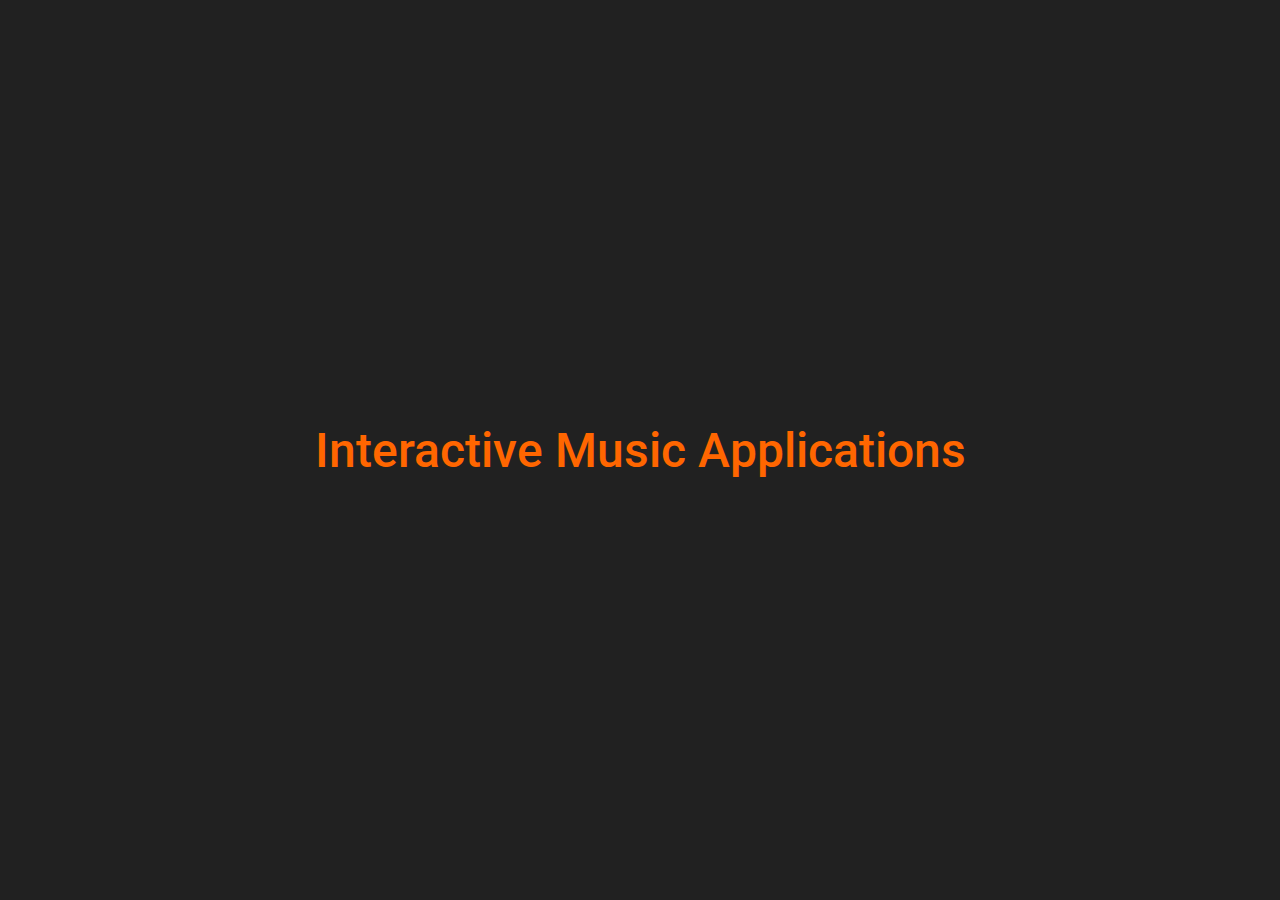
==== commit c887a142: "Initial commit" ====
--- a/index.html
+++ b/index.html
@@ -1 +1,45 @@
-<!DOCTYPE html><html lang="en"><head><meta name="robots" content="noindex, nofollow"><meta charset="utf-8"><meta name="viewport" content="width=device-width,initial-scale=1"><meta http-equiv="X-UA-Compatible" content="IE=edge"><title>Home | inCIde</title><meta name="description" content="Composing music for cochlear implant users"><link rel="canonical" href="https://incide.mus.auth.gr/"><meta property="og:locale" content="en_US"><meta property="og:type" content="website"><meta property="og:site_name" content="inCIde"><meta property="article:modified_time" content="2021-04-22T00:36:32+00:00"><meta property="og:description" content="Composing music for cochlear implant users"><meta property="og:url" content="https://incide.mus.auth.gr/"><meta property="og:image" content="https://incide.mus.auth.gr/assets/icons/incide-og-image-min.jpg"><meta property="og:image:width" content="800"><meta property="og:image:height" content="416"><meta property="og:title" content="Home | inCIde"><meta name="twitter:card" content="summary_large_image"><link rel="shortcut icon" href="assets/icons/favicon.ico?v=1.0.6"><link rel="icon" type="image/png" sizes="32x32" href="assets/icons/favicon-32x32.png"><link rel="icon" type="image/png" sizes="16x16" href="assets/icons/favicon-16x16.png"><link rel="mask-icon" href="assets/icons/safari-pinned-tab.svg" color="#b20000"><link rel="apple-touch-icon" sizes="120x120" href="assets/icons/apple-touch-icon-120x120.png"><link rel="apple-touch-icon" sizes="152x152" href="assets/icons/apple-touch-icon-152x152.png"><link rel="apple-touch-icon" sizes="180x180" href="assets/icons/apple-touch-icon-180x180.png"><meta name="apple-mobile-web-app-title" content="inCIde"><meta name="application-name" content="inCIde"><meta name="msapplication-TileColor" content="#b20000"><meta name="msapplication-config" content="assets/icons/browserconfig.xml"><meta name="theme-color" content="#b20000"><link rel="preconnect" href="https://fonts.gstatic.com"><link href="https://fonts.googleapis.com/css2?family=Raleway:ital,wght@0,300;0,400;0,500;1,300;1,400;1,500&amp;display=swap" rel="stylesheet" type="text/css"><link href="css/styles.css?v=1.1" rel="stylesheet"></head><body><nav class="navbar navbar-expand-lg navbar-light bg-light-inc"><div class="container"><a class="navbar-brand" href="/"><img src="assets/img/incide-logo-173x44.png" width="173" height="44" alt="incide logo - Home page"></a><div class="collapse navbar-collapse" id="navbarSupportedContent"><ul class="navbar-nav ml-auto"><li class="nav-item"><a class="nav-link" href="the-project/">THE PROJECT</a></li><li class="nav-item"><a class="nav-link" href="listen-and-evaluate/">LISTEN & EVALUATE</a></li><li class="nav-item"><a class="nav-link" href="news/">NEWS</a></li><li class="nav-item"><a class="nav-link" href="contact/">CONTACT</a></li></ul></div><span id="hamb" style="font-size:30px;cursor:pointer">&#9776;</span><div class="sidenav" id="mySidenav"><a class="closebtn" id="closeSidenav" href="javascript:void(0)">&times;</a><a class="nav-link" href="the-project/">THE PROJECT</a><a class="nav-link" href="listen-and-evaluate/">LISTEN & EVALUATE</a><a class="nav-link" href="news/">NEWS</a><a class="nav-link" href="contact/">CONTACT</a></div></div></nav><div class="inc-hero"><h1 class="inc-hero-text">composing music for cochlear implant users</h1></div><section class="inc-mt-30 inc-section inc-text-36"><div class="inc-section-inner"><p>inCIde is a research project that aims to explore new ways of composing music that is more accessible to users of cochlear implants. At the same time, we want to develop an online environment where composers and listeners with cochlear implants can interact also during the process of composing a musical piece. An initial version of this environment is hosted on the <a href="listen-and-evaluate">listen and evaluate</a> page of this website and integrates best practices of online music communities, along with current technologies of web-based music-sharing, time-stamped annotation, and social networking tools.</p></div></section><section class="inc-section-no-pad"><div class="inc-section-inner"><div><a class="inc-button" href="the-project">READ MORE</a></div></div></section><section class="inc-section inc-text-36 inc-flex-column-center"><h2 class="mb-5 inc-section-title">the team</h2><div class="inc-divider"></div></section><section class="inc-section-no-pad inc-text-36"><div class="inc-section-inner"><p>Our team comprises an internationally awarded music composer and post-doc, Dr. Economou, along with two academics, Dr. Papadelis, and Dr. Pastiadis, with a long research history on sound and music perception in normal and pathological hearing. Since 2005, our research has mainly concentrated on the development of methodologies for testing and training auditory music skills in cochlear implant users. In this project, we primarily look into these issues from the composer’s point of view, aimed at strengthening the aesthetic experience cochlear implant users gain when listening to music. </p></div></section><section class="testimonials text-center"><div class="container"><div class="row"><div class="col-lg-4"><div class="testimonial-item mx-auto mb-5 mb-lg-0"><img class="img-fluid rounded-circle mb-3" src="assets/img/Papadelis-photo-130x130.jpg" alt="Georgios Papadelis" width="130" height="130"><p>Georgios Papadelis, Prof.</p><p class="font-weight-light">Musical Acoustics & Music Informatics</p><a href="https://www.researchgate.net/profile/Georgios-Papadelis" target="_blank" rel="noopener" title="ResearchGate Profile"><img alt="ResearchGate-logo" src="assets/img/researchgate-52x52.png" width="52" height="52"></a></div></div><div class="col-lg-4"><div class="testimonial-item mx-auto mb-5 mb-lg-0"><img class="img-fluid rounded-circle mb-3" src="assets/img/Economou-photo-130x130.jpg" alt="Dimitris Economou" width="130" height="130"><p>PhD Dimitris Economou</p><p class="font-weight-light">Composer, Post-doctoral researcher</p><a href="https://dimitris-economou.com/" target="_blank" rel="noopener" title="Website"><img alt="Dimitris Economou website" src="assets/img/web-52x52.png" width="52" height="52"></a></div></div><div class="col-lg-4"><div class="testimonial-item mx-auto mb-5 mb-lg-0"><img class="img-fluid rounded-circle mb-3" src="assets/img/Pastiadis-photo-130x134.jpg" alt="Konstantinos Pastiadis" width="130" height="134"><p>Konstantinos Pastiadis, Assoc. Prof.</p><p class="font-weight-light">Musical Acoustics & Phychoacoustics</p><a href="https://www.researchgate.net/profile/Konstantinos-Pastiadis" target="_blank" rel="noopener" title="ResearchGate Profile"><img alt="ResearchGate-logo" src="assets/img/researchgate-52x52.png" width="52" height="52"></a></div></div></div></div></section><section class="footer-area"><div class="container inc-widget"><div class="row inc-flex-row-space-between"><div class="col-md-4 inc-pt-43"><a href="/"><img width="173" height="44" src="assets/img/incide-logo-173x44.png" alt="inCIde-logo home page" loading="lazy"></a></div><div class="col-md-4 inc-flex-column-center inc-widget"><p class="inc-footer-text">funded by</p><a href="https://www.rchumanities.gr/en/" target="_blank" rel="noopener"><img src="assets/img/KEAE-RCH_LOGO_EN_250x167_graybg.jpg" width="183" height="122" alt="Research Center for the Humanities website"></a></div><div class="col-md-4 inc-text-right inc-footer-text inc-widget inc-pt-43"><a class="inc-footer-text" href="#">TERMS</a><span class="inc-color-dark-grey inc-mrl-6">|</span><a class="inc-footer-text" href="#">PRIVACY</a><span class="inc-color-dark-grey inc-mrl-6">|</span><a class="inc-footer-text" href="contact">STAY TUNED</a></div></div></div></section><footer class="site-footer inc-text-center" id="colophon" role="contentinfo"><div class="site-info container"><div class="row"><div class="inc-copyright col-md-12">© Copyright 2021 Dimitris Economou &amp; Georgios Papadelis</div></div></div></footer><script src="js/scripts.js"></script></body></html>+<!DOCTYPE html>
+<html lang="en">
+
+<head>
+	<meta name="robots" content="noindex, nofollow">
+	<meta charset="utf-8">
+	<meta name="viewport" content="width=device-width,initial-scale=1">
+	<meta http-equiv="X-UA-Compatible" content="IE=edge">
+	<title>vbarlag</title>
+	<meta name="description" content="Composing music for cochlear implant users">
+	<link rel="canonical" href="https://vbarlag.github.io/">
+	<link rel="shortcut icon" href="favicon.ico?v=1.0.7">
+	<link rel="preconnect" href="https://fonts.gstatic.com">
+	<link href="https://fonts.googleapis.com/css2?family=Roboto:wght@400;500&display=swap" rel="stylesheet">
+	<style type="text/css">
+		html, body {
+			height: 100%;
+		}
+		body {
+			display: flex;
+			flex-direction: column;
+			align-items: center;
+			justify-content: center;
+			height: 100vh;
+			margin: 0;
+			padding: 0;
+			font-family: "Roboto", "Helvetica Neue", sans-serif;
+			font-size: 36px;
+			font-weight: 500;
+			background-color: #212121;
+			color: #f60;
+			text-align: center;
+		}
+		h1 {
+			font-size: 48px;
+			font-weight: 500;
+		}
+	</style>
+</head>
+
+<body>
+	<h1>Interactive Music Applications</h1>
+</body>
+
+</html>